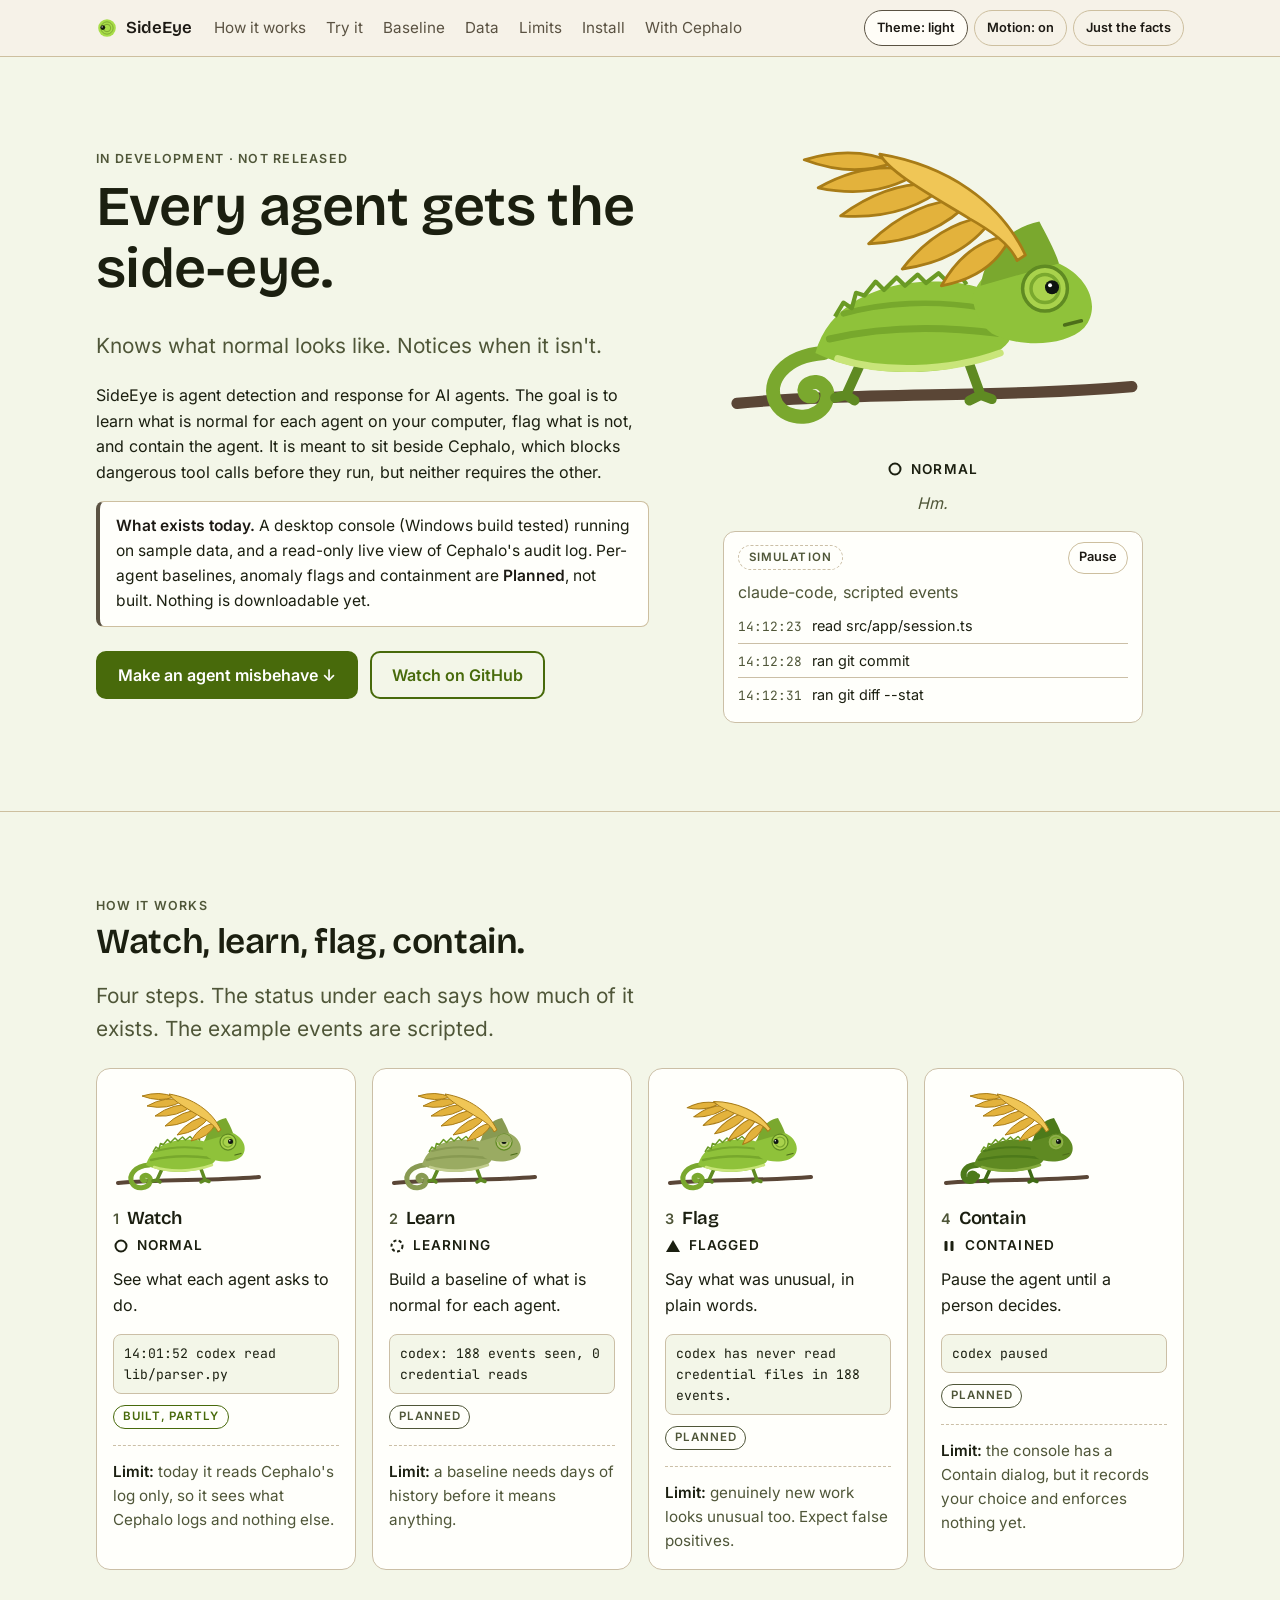
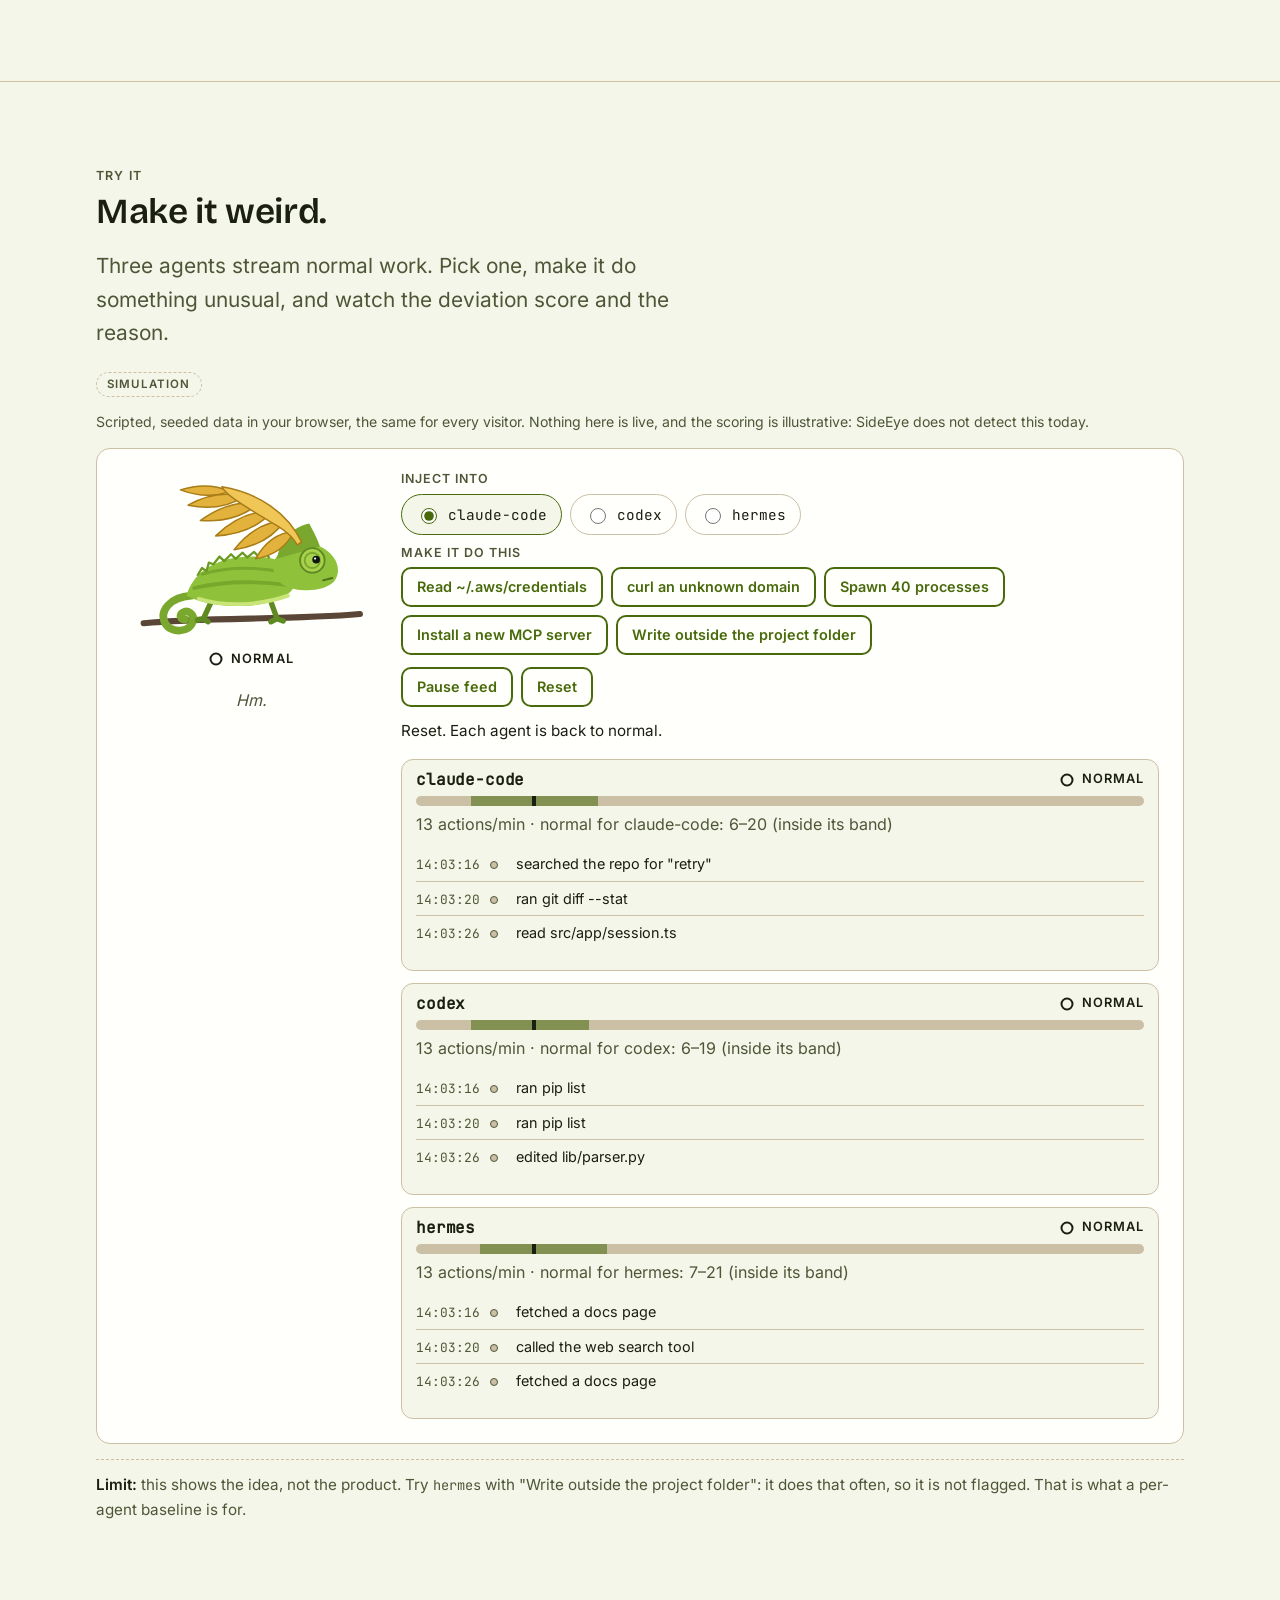
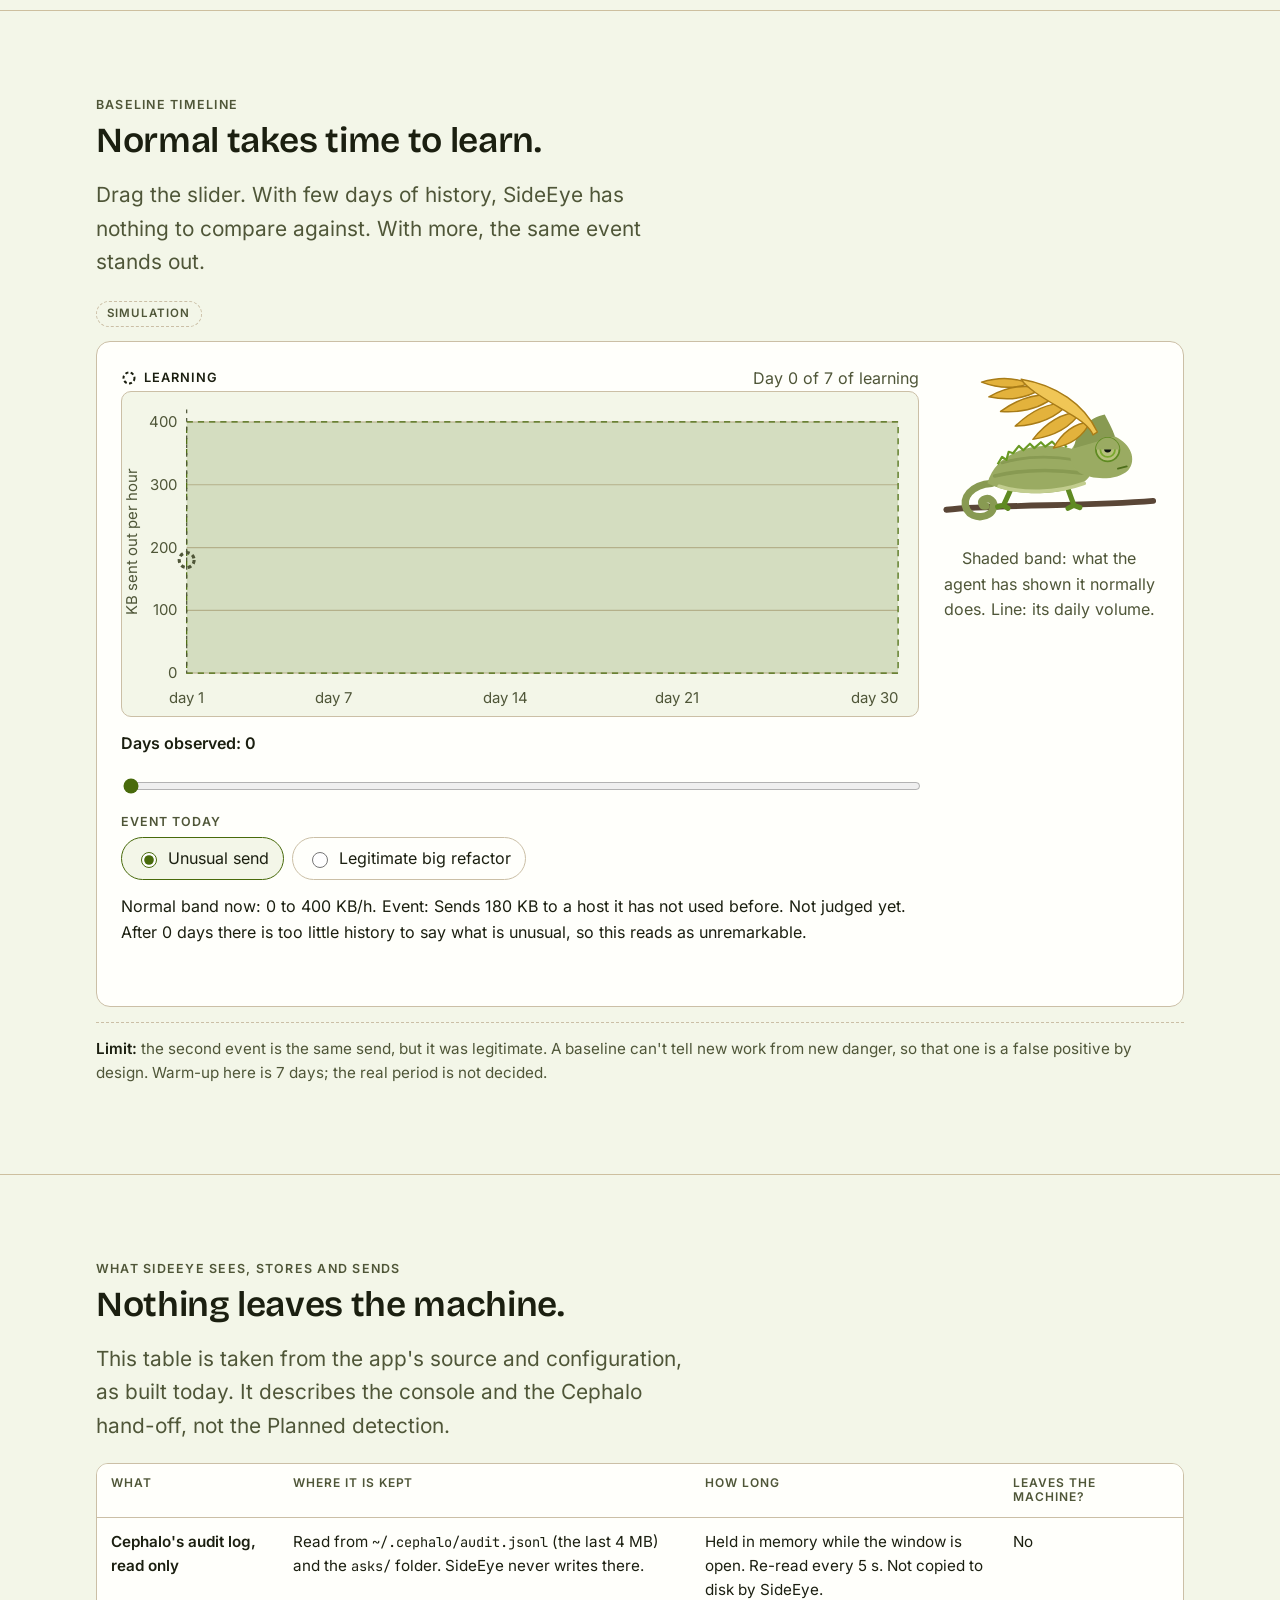
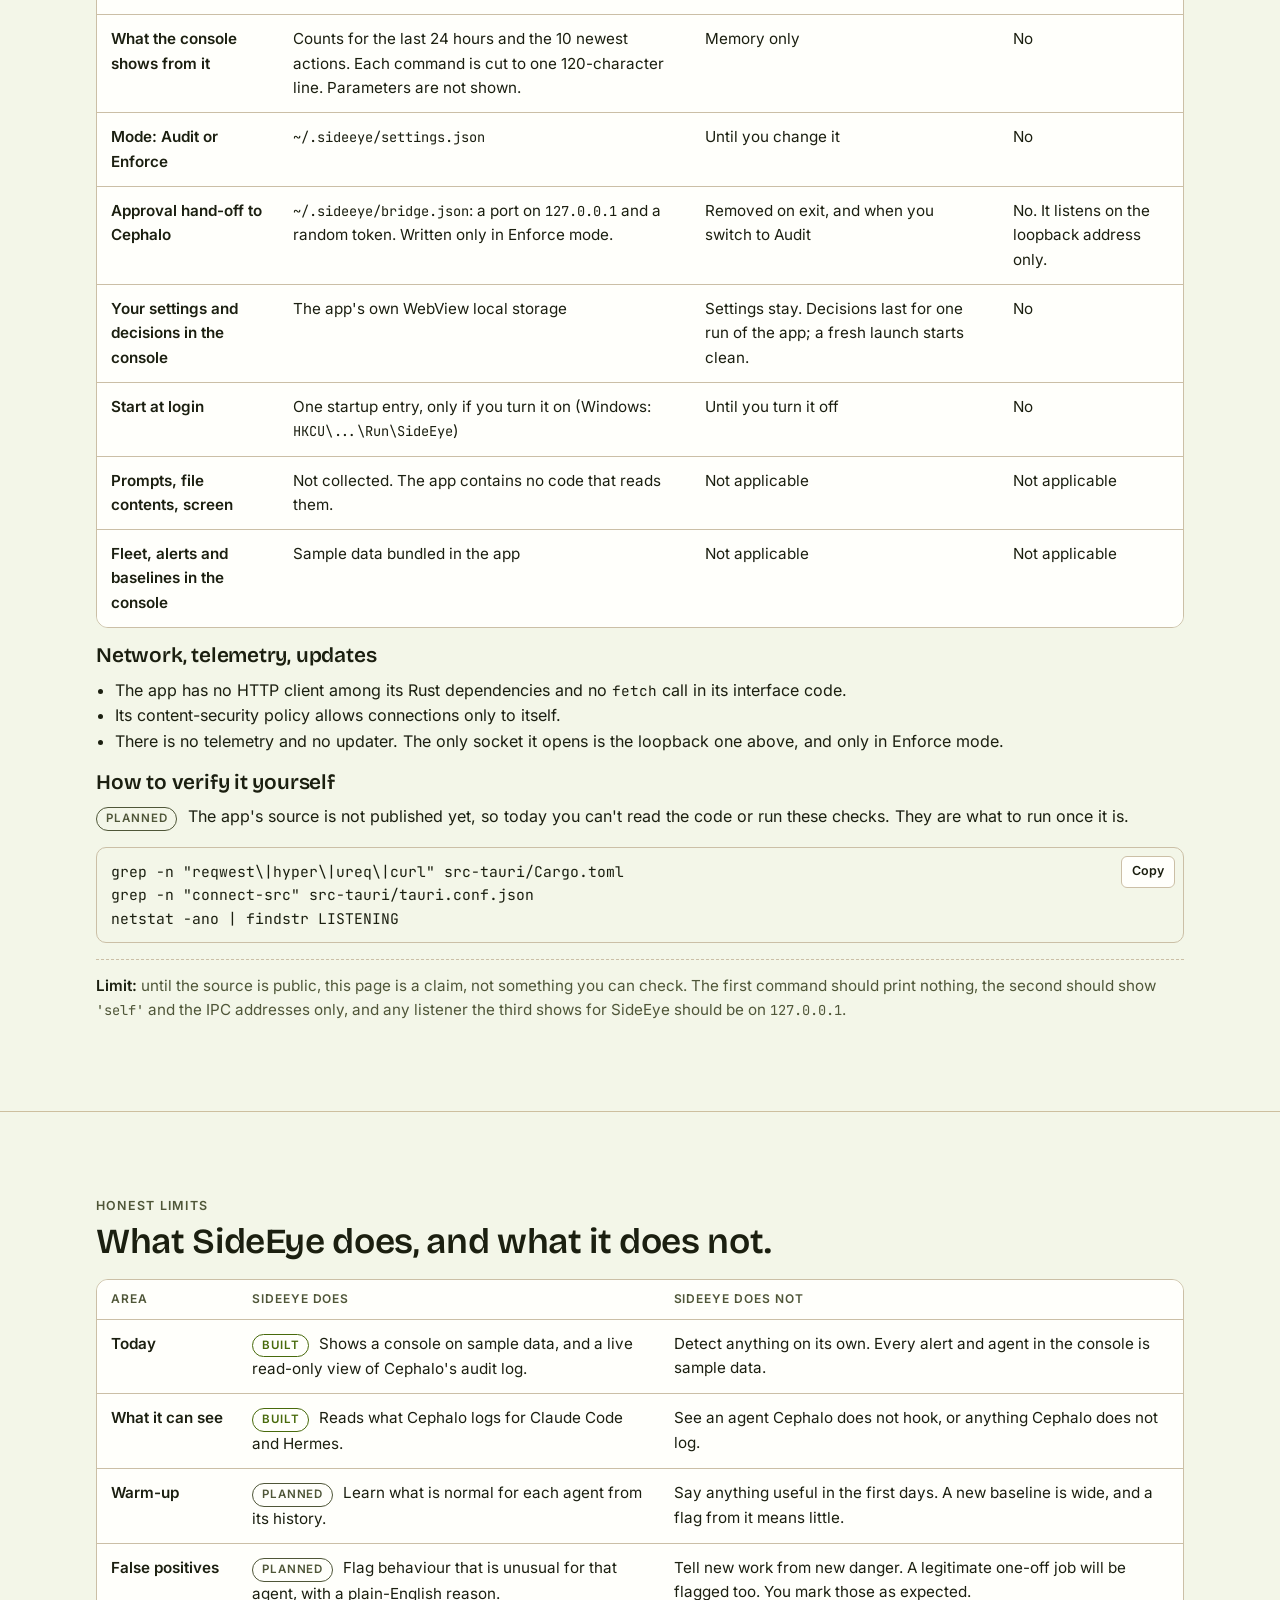
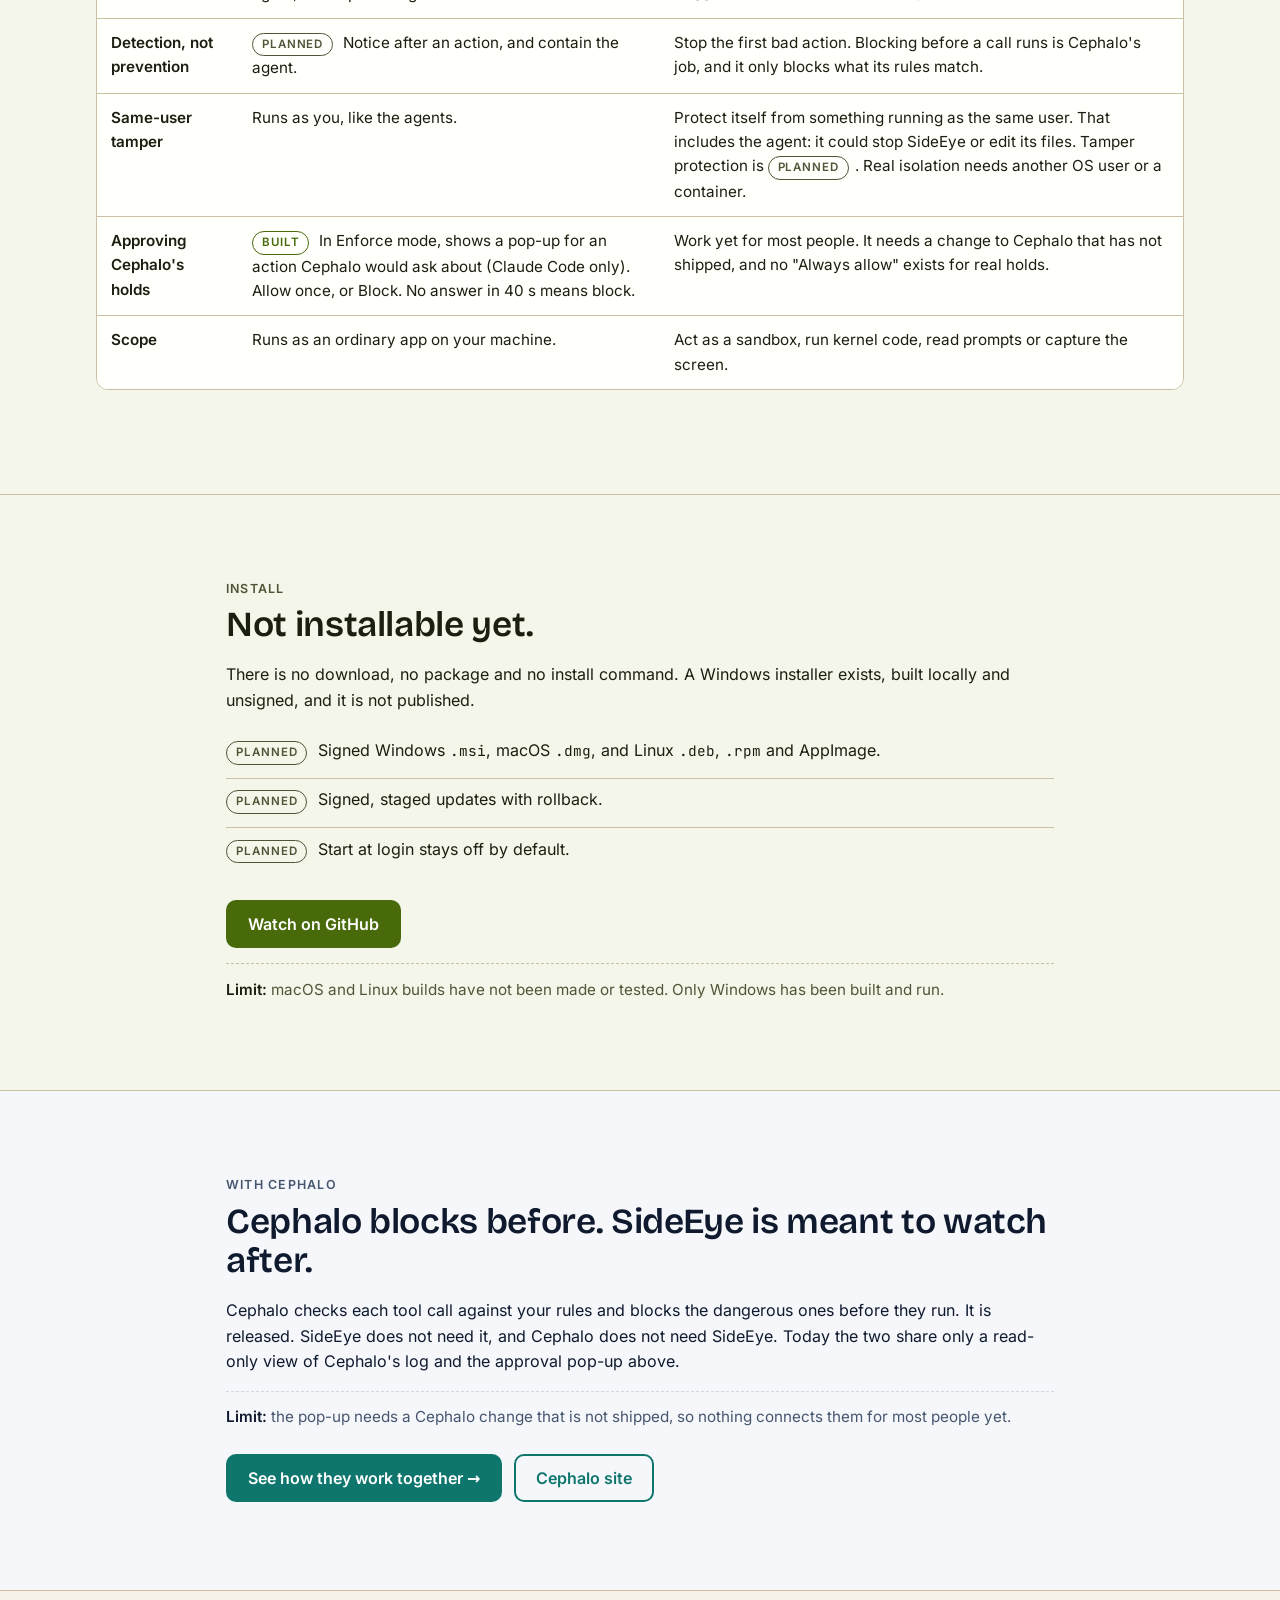
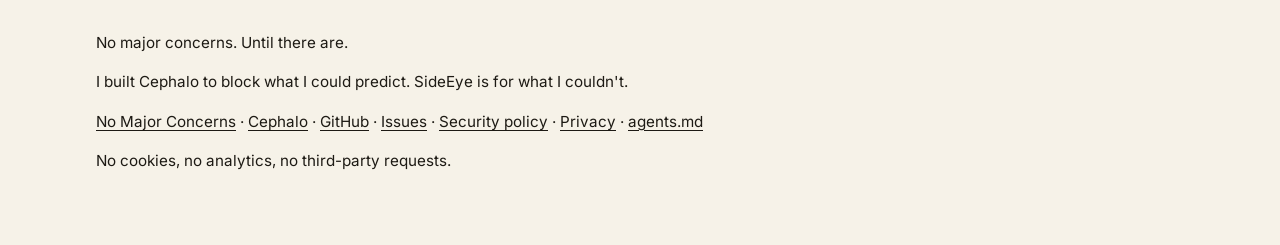
==== docs/index.html @ 897fa4ab "Phase 2: full SideEye page (still noindex)" ====
<!doctype html>
<html lang="en" data-ns="se">
<head>
<title>SideEye: every agent gets the side-eye</title>
<meta name="description" content="SideEye is agent detection and response for AI agents. In development: a desktop console on sample data. Try the simulation of what it is meant to do. Baselines, flags and containment are planned.">
<meta name="robots" content="noindex">
<link rel="canonical" href="https://nomajorconcerns.github.io/sideeye/">
<meta property="og:type" content="website"><meta property="og:site_name" content="SideEye">
<meta property="og:title" content="SideEye: every agent gets the side-eye">
<meta property="og:description" content="Knows what normal looks like. Notices when it isn't. In development.">
<meta property="og:url" content="https://nomajorconcerns.github.io/sideeye/"><meta property="og:image" content="https://nomajorconcerns.github.io/sideeye/og.png">
<meta property="og:image:width" content="1200"><meta property="og:image:height" content="630">
<meta property="og:image:alt" content="A chameleon on a branch giving a sideways look, next to the line: Every agent gets the side-eye.">
<meta name="twitter:card" content="summary_large_image"><meta name="twitter:image" content="https://nomajorconcerns.github.io/sideeye/og.png">
<meta charset="utf-8">
<meta name="viewport" content="width=device-width,initial-scale=1">
<meta name="color-scheme" content="dark light">
<link rel="icon" href="favicon.svg" type="image/svg+xml">
<link rel="icon" href="favicon-32.png" sizes="32x32" type="image/png">
<link rel="apple-touch-icon" href="apple-touch-icon.png">
<script>try{var d=document.documentElement,n=d.dataset.ns||"nmc",l=localStorage;var t=l.getItem(n+".theme");if(t==="dark"||t==="light")d.dataset.theme=t;if(l.getItem(n+".motion")==="reduce")d.dataset.motion="reduce";if(l.getItem(n+".facts")==="on")d.dataset.facts="on"}catch(e){}</script>

<link rel="stylesheet" href="css/site.css">
<script src="js/ui.js" defer></script>
<script type="module" src="js/hero-feed.js"></script>
<script type="module" src="js/playground.js"></script>
<script type="module" src="js/baseline.js"></script>
</head>
<body>
<svg width="0" height="0" style="position:absolute" aria-hidden="true" focusable="false"><defs><symbol id="octo" viewBox="0 0 16 12" shape-rendering="crispEdges"><rect x="6" y="0" width="4" height="1" fill="#f472b6"/><rect x="3" y="1" width="10" height="1" fill="#f472b6"/><rect x="2" y="2" width="2" height="1" fill="#f472b6"/><rect x="4" y="2" width="2" height="1" fill="#f9a8d4"/><rect x="6" y="2" width="8" height="1" fill="#f472b6"/><rect x="1" y="3" width="2" height="1" fill="#f472b6"/><rect x="3" y="3" width="1" height="1" fill="#f9a8d4"/><rect x="4" y="3" width="11" height="1" fill="#f472b6"/><rect x="1" y="4" width="3" height="1" fill="#f472b6"/><rect x="4" y="4" width="2" height="1" fill="#ffffff"/><rect x="6" y="4" width="4" height="1" fill="#f472b6"/><rect x="10" y="4" width="2" height="1" fill="#ffffff"/><rect x="12" y="4" width="3" height="1" fill="#f472b6"/><rect x="1" y="5" width="3" height="1" fill="#f472b6"/><rect x="4" y="5" width="1" height="1" fill="#ffffff"/><rect x="5" y="5" width="1" height="1" fill="#1a1a2e"/><rect x="6" y="5" width="4" height="1" fill="#f472b6"/><rect x="10" y="5" width="1" height="1" fill="#ffffff"/><rect x="11" y="5" width="1" height="1" fill="#1a1a2e"/><rect x="12" y="5" width="3" height="1" fill="#f472b6"/><rect x="1" y="6" width="14" height="1" fill="#f472b6"/><rect x="2" y="7" width="12" height="1" fill="#f472b6"/><rect x="1" y="8" width="2" height="1" fill="#f472b6"/><rect x="4" y="8" width="2" height="1" fill="#f472b6"/><rect x="7" y="8" width="2" height="1" fill="#f472b6"/><rect x="10" y="8" width="2" height="1" fill="#f472b6"/><rect x="13" y="8" width="2" height="1" fill="#f472b6"/><rect x="0" y="9" width="2" height="1" fill="#f472b6"/><rect x="4" y="9" width="1" height="1" fill="#f472b6"/><rect x="7" y="9" width="2" height="1" fill="#f472b6"/><rect x="11" y="9" width="1" height="1" fill="#f472b6"/><rect x="14" y="9" width="2" height="1" fill="#f472b6"/><rect x="0" y="10" width="1" height="1" fill="#f472b6"/><rect x="3" y="10" width="2" height="1" fill="#f472b6"/><rect x="7" y="10" width="2" height="1" fill="#f472b6"/><rect x="11" y="10" width="2" height="1" fill="#f472b6"/><rect x="15" y="10" width="1" height="1" fill="#f472b6"/><rect x="1" y="11" width="2" height="1" fill="#f472b6"/><rect x="5" y="11" width="2" height="1" fill="#f472b6"/><rect x="9" y="11" width="2" height="1" fill="#f472b6"/><rect x="13" y="11" width="2" height="1" fill="#f472b6"/></symbol><symbol id="ch-art" viewBox="0 0 300 230"><g data-part="branch"><path class="ch-branch" d="M10 196 C90 188 200 192 292 184"/></g>
<g data-part="tail"><path class="ch-tail ch-tail-open" d="M72 160 C44 162 30 180 38 196 C46 210 70 208 74 194 C77 184 68 178 61 182 C56 185 58 192 64 191"/><path class="ch-tail ch-tail-wrapped" d="M72 160 C52 160 42 172 46 184 C50 194 64 195 68 186 C71 180 65 175 60 178 C57 180 58 184 62 184 M62 184 C64 187 70 187 72 182"/></g>
<g data-part="legs"><path class="ch-leg" d="M98 168 L88 190 M88 190 L80 192 M88 190 L94 194"/><path class="ch-leg" d="M176 168 L184 190 M184 190 L176 194 M184 190 L192 193"/></g>
<g data-part="body"><path class="ch-body" d="M66 160 C76 122 120 104 168 110 C200 114 214 134 204 152 C186 176 110 182 66 160 Z"/><path class="ch-stripe" d="M76 150 C110 142 150 140 196 146"/><path class="ch-stripe ch-stripe-2" d="M86 132 C114 124 150 122 186 128"/><path class="ch-belly" d="M82 164 C112 174 160 174 198 160"/></g>
<g data-part="ridge"><path class="ch-ridge" d="M80 134 L86 124 L92 128 L95 117 L101 119 L109 109 L115 115 L124 106 L130 112 L139 104 L145 110 L154 103 L160 109 L169 104 L174 111"/></g>
<g data-part="head"><path class="ch-body" d="M178 120 C186 96 214 84 240 96 C262 106 270 128 258 142 C244 156 210 156 192 146 C184 140 180 132 178 120 Z"/><path class="ch-hood" d="M184 112 C188 86 206 70 226 66 C230 74 236 84 240 96"/><path class="ch-mouth" d="M244 140 L256 137"/></g>
<g data-part="crest" class="ch-crest"><g class="ch-feathers"><path d="M122 24 Q93.6 11.1 58 22 Q92.8 35.1 122 24 Z"/><path d="M140 31 Q105.3 21.1 68 42 Q109.9 50.8 140 31 Z"/><path d="M160 40 Q121.4 34.5 84 62 Q130.2 65.3 160 40 Z"/><path d="M178 50 Q138.0 48.8 104 82 Q151.4 80.0 178 50 Z"/><path d="M194 62 Q155.8 64.4 128 100 Q172.8 93.8 194 62 Z"/><path d="M206 76 Q174.2 79.2 156 112 Q192.8 105.2 206 76 Z"/><path class="ch-feather-top" d="M216 90 C198 52 160 26 112 18 C120 32 150 48 176 64 C194 74 206 84 210 94 Z"/></g></g>
<g data-part="eye"><circle class="ch-eye-ring" cx="230" cy="114" r="16"/><circle class="ch-eye-ring2" cx="230" cy="114" r="10"/><g data-part="pupil" class="ch-pupil"><circle class="ch-pupil-dot" cx="230" cy="113" r="5"/><circle class="ch-pupil-hi" cx="228.6" cy="111.6" r="1.4"/></g><path class="ch-lid" d="M214 114 A16 16 0 0 1 246 114 Z"/></g></symbol></defs></svg>
<a class="skip" href="#main">Skip to content</a>
<header class="topbar zone-nmc"><div class="wrap">
  <a class="brand" href="./"><svg class="logo-mark" viewBox="0 0 100 100" aria-hidden="true" focusable="false"><circle cx="50" cy="50" r="40" fill="#a8dd48"/><circle cx="50" cy="50" r="28" fill="none" stroke="#7aa22f" stroke-width="4"/><circle cx="50" cy="50" r="17" fill="none" stroke="#7aa22f" stroke-width="4"/><circle cx="31" cy="48" r="11" fill="#141a0a"/><circle cx="28" cy="45" r="3" fill="#fff"/></svg>
 SideEye</a>
  <nav class="topnav" aria-label="Main">
    <a href="#how">How it works</a><a href="#try">Try it</a><a href="#baseline">Baseline</a><a href="#data">Data</a><a href="#limits">Limits</a><a href="#install">Install</a><a href="https://nomajorconcerns.github.io/">With Cephalo</a>
  </nav>
  <div class="controls" role="group" aria-label="Page settings">
  <button class="toggle" id="toggle-theme" type="button" aria-pressed="false">Theme</button>
  <button class="toggle" id="toggle-motion" type="button" aria-pressed="false">Motion</button>
  <button class="toggle" id="toggle-facts" type="button" aria-pressed="false" title="Hides the mascots and the decorative copy">Just the facts</button>
</div>

</div></header>
<main id="main">

<section class="zone-sideeye" aria-labelledby="h-hero" style="padding-top:clamp(32px,6vw,72px)">
  <div class="wrap hero">
    <div>
      <p class="eyebrow">In development &middot; not released</p>
      <h1 id="h-hero">Every agent gets the side-eye.</h1>
      <p class="lead">Knows what normal looks like. Notices when it isn't.</p>
      <p>SideEye is agent detection and response for AI agents. The goal is to learn what is normal for each agent on your computer, flag what is not, and contain the agent. It is meant to sit beside Cephalo, which blocks dangerous tool calls before they run, but neither requires the other.</p>
      <p class="status" style="background:var(--z-surface)"><strong>What exists today.</strong> A desktop console (Windows build tested) running on sample data, and a read-only live view of Cephalo's audit log. Per-agent baselines, anomaly flags and containment are <strong>Planned</strong>, not built. Nothing is downloadable yet.</p>
      <div class="btn-row"><a class="btn btn-primary" href="#try">Make an agent misbehave ↓</a><a class="btn" href="https://github.com/nomajorconcerns/sideeye">Watch on GitHub</a></div>
    </div>
    <div class="hero-art">
      <svg class="ch mascot" id="chameleon" data-state="normal" viewBox="0 0 300 230" role="img" aria-label="SideEye chameleon on a branch, looking sideways. State: Normal"><g id="branch" data-part="branch"><path class="ch-branch" d="M10 196 C90 188 200 192 292 184"/></g>
<g id="tail" data-part="tail"><path class="ch-tail ch-tail-open" d="M72 160 C44 162 30 180 38 196 C46 210 70 208 74 194 C77 184 68 178 61 182 C56 185 58 192 64 191"/><path class="ch-tail ch-tail-wrapped" d="M72 160 C52 160 42 172 46 184 C50 194 64 195 68 186 C71 180 65 175 60 178 C57 180 58 184 62 184 M62 184 C64 187 70 187 72 182"/></g>
<g id="legs" data-part="legs"><path class="ch-leg" d="M98 168 L88 190 M88 190 L80 192 M88 190 L94 194"/><path class="ch-leg" d="M176 168 L184 190 M184 190 L176 194 M184 190 L192 193"/></g>
<g id="body" data-part="body"><path class="ch-body" d="M66 160 C76 122 120 104 168 110 C200 114 214 134 204 152 C186 176 110 182 66 160 Z"/><path class="ch-stripe" d="M76 150 C110 142 150 140 196 146"/><path class="ch-stripe ch-stripe-2" d="M86 132 C114 124 150 122 186 128"/><path class="ch-belly" d="M82 164 C112 174 160 174 198 160"/></g>
<g id="ridge" data-part="ridge"><path class="ch-ridge" d="M80 134 L86 124 L92 128 L95 117 L101 119 L109 109 L115 115 L124 106 L130 112 L139 104 L145 110 L154 103 L160 109 L169 104 L174 111"/></g>
<g id="head" data-part="head"><path class="ch-body" d="M178 120 C186 96 214 84 240 96 C262 106 270 128 258 142 C244 156 210 156 192 146 C184 140 180 132 178 120 Z"/><path class="ch-hood" d="M184 112 C188 86 206 70 226 66 C230 74 236 84 240 96"/><path class="ch-mouth" d="M244 140 L256 137"/></g>
<g id="crest" data-part="crest" class="ch-crest"><g class="ch-feathers"><path d="M122 24 Q93.6 11.1 58 22 Q92.8 35.1 122 24 Z"/><path d="M140 31 Q105.3 21.1 68 42 Q109.9 50.8 140 31 Z"/><path d="M160 40 Q121.4 34.5 84 62 Q130.2 65.3 160 40 Z"/><path d="M178 50 Q138.0 48.8 104 82 Q151.4 80.0 178 50 Z"/><path d="M194 62 Q155.8 64.4 128 100 Q172.8 93.8 194 62 Z"/><path d="M206 76 Q174.2 79.2 156 112 Q192.8 105.2 206 76 Z"/><path class="ch-feather-top" d="M216 90 C198 52 160 26 112 18 C120 32 150 48 176 64 C194 74 206 84 210 94 Z"/></g></g>
<g id="eye" data-part="eye"><circle class="ch-eye-ring" cx="230" cy="114" r="16"/><circle class="ch-eye-ring2" cx="230" cy="114" r="10"/><g id="pupil" data-part="pupil" class="ch-pupil"><circle class="ch-pupil-dot" cx="230" cy="113" r="5"/><circle class="ch-pupil-hi" cx="228.6" cy="111.6" r="1.4"/></g><path class="ch-lid" d="M214 114 A16 16 0 0 1 246 114 Z"/></g></svg>
      <p class="state-label" style="justify-content:center;margin-top:10px"><svg viewBox="0 0 16 16" aria-hidden="true"><circle cx="8" cy="8" r="5.5" fill="none" stroke="currentColor" stroke-width="2"/></svg> Normal</p>
      <p class="voice" style="text-align:center" data-deco>Hm.</p>
      <div class="feed-box" id="hero-feed" data-scenario="data/scenarios/weird.json">
        <div class="top"><span class="sim" style="margin:0">Simulation</span><span><button class="toggle hf-pause" type="button" aria-pressed="false">Pause</button><button class="toggle hf-next" type="button" hidden>Next step</button></span></div>
        <p class="small muted" style="margin:6px 0 4px">claude-code, scripted events</p>
        <ul class="feed" aria-label="Scripted events for claude-code">
          <li><span class="mono t">14:12:31</span><span class="what">read src/app/session.ts</span></li>
          <li><span class="mono t">14:12:36</span><span class="what">ran npm test</span></li>
          <li><span class="mono t">14:12:41</span><span class="what">edited src/app/session.ts</span></li>
        </ul>
      </div>
    </div>
  </div>
</section>

<section id="how" class="zone-sideeye" aria-labelledby="h-how" style="border-top:1px solid var(--nmc-line)">
  <div class="wrap">
    <p class="eyebrow">How it works</p>
    <h2 id="h-how">Watch, learn, flag, contain.</h2>
    <p class="lead">Four steps. The status under each says how much of it exists. The example events are scripted.</p>
    <ol class="how">
      <li>
        <svg class="ch mascot" data-state="normal" viewBox="0 0 300 230" role="img" aria-label="Chameleon, state: Normal"><use href="#ch-art"/></svg>
        <h3>Watch</h3>
        <p class="state-label"><svg viewBox="0 0 16 16" aria-hidden="true"><circle cx="8" cy="8" r="5.5" fill="none" stroke="currentColor" stroke-width="2"/></svg> Normal</p>
        <p>See what each agent asks to do.</p>
        <p class="ev">14:01:52 codex read lib/parser.py</p>
        <p><span class="tag tag-built">Built, partly</span></p>
        <p class="limit"><strong>Limit:</strong> today it reads Cephalo's log only, so it sees what Cephalo logs and nothing else.</p>
      </li>
      <li>
        <svg class="ch mascot" data-state="learning" viewBox="0 0 300 230" role="img" aria-label="Chameleon, state: Learning"><use href="#ch-art"/></svg>
        <h3>Learn</h3>
        <p class="state-label"><svg viewBox="0 0 16 16" aria-hidden="true"><circle cx="8" cy="8" r="5.5" fill="none" stroke="currentColor" stroke-width="2" stroke-dasharray="3 2.4"/></svg> Learning</p>
        <p>Build a baseline of what is normal for each agent.</p>
        <p class="ev">codex: 188 events seen, 0 credential reads</p>
        <p><span class="tag tag-planned">Planned</span></p>
        <p class="limit"><strong>Limit:</strong> a baseline needs days of history before it means anything.</p>
      </li>
      <li>
        <svg class="ch mascot" data-state="flagged" viewBox="0 0 300 230" role="img" aria-label="Chameleon, state: Flagged"><use href="#ch-art"/></svg>
        <h3>Flag</h3>
        <p class="state-label"><svg viewBox="0 0 16 16" aria-hidden="true"><path d="M8 2 15 14H1Z" fill="currentColor"/></svg> Flagged</p>
        <p>Say what was unusual, in plain words.</p>
        <p class="ev">codex has never read credential files in 188 events.</p>
        <p><span class="tag tag-planned">Planned</span></p>
        <p class="limit"><strong>Limit:</strong> genuinely new work looks unusual too. Expect false positives.</p>
      </li>
      <li>
        <svg class="ch mascot" data-state="contained" viewBox="0 0 300 230" role="img" aria-label="Chameleon, state: Contained"><use href="#ch-art"/></svg>
        <h3>Contain</h3>
        <p class="state-label"><svg viewBox="0 0 16 16" aria-hidden="true"><rect x="3.5" y="3" width="3" height="10" rx="1" fill="currentColor"/><rect x="9.5" y="3" width="3" height="10" rx="1" fill="currentColor"/></svg> Contained</p>
        <p>Pause the agent until a person decides.</p>
        <p class="ev">codex paused</p>
        <p><span class="tag tag-planned">Planned</span></p>
        <p class="limit"><strong>Limit:</strong> the console has a Contain dialog, but it records your choice and enforces nothing yet.</p>
      </li>
    </ol>
  </div>
</section>

<section id="try" class="zone-sideeye" aria-labelledby="h-try" style="border-top:1px solid var(--nmc-line)">
  <div class="wrap">
    <p class="eyebrow">Try it</p>
    <h2 id="h-try">Make it weird.</h2>
    <p class="lead">Three agents stream normal work. Pick one, make it do something unusual, and watch the deviation score and the reason.</p>
    <p class="sim">Simulation</p>
    <p class="fineprint" style="margin-top:0">Scripted, seeded data in your browser, the same for every visitor. Nothing here is live, and the scoring is illustrative: SideEye does not detect this today.</p>
    <div class="demo" id="playground" data-scenario="data/scenarios/weird.json">
      <p class="pg-loading">Loading the simulation…</p>
      <p class="pg-error" hidden>The simulation data failed to load. Reload the page to try again.</p>
      <noscript><p class="noscript-note">This simulation needs JavaScript. The four steps above describe the same flow.</p></noscript>
      <div class="pg-stage" hidden>
        <div class="pg-grid">
          <div class="pg-side">
            <svg class="ch mascot pg-mascot" data-state="normal" viewBox="0 0 300 230" role="img" aria-label="SideEye chameleon. State: Normal."><use href="#ch-art"/></svg>
            <p class="pg-state" data-state="normal"></p>
            <p class="pg-voice" data-deco></p>
          </div>
          <div>
            <div class="pg-controls">
              <fieldset><legend>Inject into</legend><div class="pg-agents"></div></fieldset>
              <fieldset><legend>Make it do this</legend><div class="pg-buttons"></div></fieldset>
              <div class="pg-run">
                <button class="btn pg-pause" type="button" aria-pressed="false">Pause feed</button>
                <button class="btn pg-next" type="button" hidden>Next step</button>
                <button class="btn pg-reset" type="button">Reset</button>
              </div>
              <p class="pg-status">Pick an agent and a button.</p>
            </div>
            <div class="pg-lanes"></div>
          </div>
        </div>
      </div>
    </div>
    <p class="limit"><strong>Limit:</strong> this shows the idea, not the product. Try <span class="mono">hermes</span> with "Write outside the project folder": it does that often, so it is not flagged. That is what a per-agent baseline is for.</p>
  </div>
</section>

<section id="baseline" class="zone-sideeye" aria-labelledby="h-bl" style="border-top:1px solid var(--nmc-line)">
  <div class="wrap">
    <p class="eyebrow">Baseline timeline</p>
    <h2 id="h-bl">Normal takes time to learn.</h2>
    <p class="lead">Drag the slider. With few days of history, SideEye has nothing to compare against. With more, the same event stands out.</p>
    <p class="sim">Simulation</p>
    <div class="demo" id="baseline-demo" data-scenario="data/scenarios/baseline.json">
      <p class="bl-loading">Loading the simulation…</p>
      <p class="bl-error" hidden>The simulation data failed to load. Reload the page to try again.</p>
      <noscript><p class="noscript-note">This simulation needs JavaScript.</p></noscript>
      <div class="bl-stage" hidden>
        <div class="bl-grid2">
          <div>
            <div class="bl-head"><span class="bl-state"></span><span class="bl-day small muted"></span></div>
            <svg class="bl-chart" viewBox="0 0 640 260" role="img" aria-label="Baseline chart"></svg>
            <div class="bl-controls">
              <label for="bl-days"><strong>Days observed: <output id="bl-days-out">0</output></strong></label>
              <input id="bl-days" type="range" min="0" max="29" step="1" value="0">
              <fieldset class="pg-controls" style="border:0;padding:0;margin:0"><legend>Event today</legend>
                <div class="bl-events">
                  <label class="radio"><input type="radio" name="bl-event" value="send" checked><span>Unusual send</span></label>
                  <label class="radio"><input type="radio" name="bl-event" value="refactor"><span>Legitimate big refactor</span></label>
                </div>
              </fieldset>
            </div>
            <p class="bl-verdict" style="min-height:4.5em"></p>
            <div class="sr-only" aria-live="polite"><span class="bl-live"></span></div>
          </div>
          <div class="pg-side">
            <svg class="ch mascot bl-mascot" data-state="learning" viewBox="0 0 300 230" role="img" aria-label="SideEye chameleon. State: Learning."><use href="#ch-art"/></svg>
            <p class="small muted" style="margin-top:12px">Shaded band: what the agent has shown it normally does. Line: its daily volume.</p>
          </div>
        </div>
      </div>
    </div>
    <p class="limit"><strong>Limit:</strong> the second event is the same send, but it was legitimate. A baseline can't tell new work from new danger, so that one is a false positive by design. Warm-up here is 7 days; the real period is not decided.</p>
  </div>
</section>

<section id="data" class="zone-sideeye" aria-labelledby="h-data" style="border-top:1px solid var(--nmc-line)">
  <div class="wrap">
    <p class="eyebrow">What SideEye sees, stores and sends</p>
    <h2 id="h-data">Nothing leaves the machine.</h2>
    <p class="lead">This table is taken from the app's source and configuration, as built today. It describes the console and the Cephalo hand-off, not the Planned detection.</p>
    <div class="tbl-wrap" tabindex="0" role="region" aria-label="Data table, scrolls sideways on small screens">
    <table class="tbl">
      <thead><tr><th scope="col">What</th><th scope="col">Where it is kept</th><th scope="col">How long</th><th scope="col">Leaves the machine?</th></tr></thead>
      <tbody>
        <tr><th scope="row">Cephalo's audit log, read only</th><td>Read from <code>~/.cephalo/audit.jsonl</code> (the last 4 MB) and the <code>asks/</code> folder. SideEye never writes there.</td><td>Held in memory while the window is open. Re-read every 5 s. Not copied to disk by SideEye.</td><td>No</td></tr>
        <tr><th scope="row">What the console shows from it</th><td>Counts for the last 24 hours and the 10 newest actions. Each command is cut to one 120-character line. Parameters are not shown.</td><td>Memory only</td><td>No</td></tr>
        <tr><th scope="row">Mode: Audit or Enforce</th><td><code>~/.sideeye/settings.json</code></td><td>Until you change it</td><td>No</td></tr>
        <tr><th scope="row">Approval hand-off to Cephalo</th><td><code>~/.sideeye/bridge.json</code>: a port on <code>127.0.0.1</code> and a random token. Written only in Enforce mode.</td><td>Removed on exit, and when you switch to Audit</td><td>No. It listens on the loopback address only.</td></tr>
        <tr><th scope="row">Your settings and decisions in the console</th><td>The app's own WebView local storage</td><td>Settings stay. Decisions last for one run of the app; a fresh launch starts clean.</td><td>No</td></tr>
        <tr><th scope="row">Start at login</th><td>One startup entry, only if you turn it on (Windows: <code>HKCU\...\Run\SideEye</code>)</td><td>Until you turn it off</td><td>No</td></tr>
        <tr><th scope="row">Prompts, file contents, screen</th><td>Not collected. The app contains no code that reads them.</td><td>Not applicable</td><td>Not applicable</td></tr>
        <tr><th scope="row">Fleet, alerts and baselines in the console</th><td>Sample data bundled in the app</td><td>Not applicable</td><td>Not applicable</td></tr>
      </tbody>
    </table></div>
    <h3>Network, telemetry, updates</h3>
    <ul>
      <li>The app has no HTTP client among its Rust dependencies and no <code>fetch</code> call in its interface code.</li>
      <li>Its content-security policy allows connections only to itself.</li>
      <li>There is no telemetry and no updater. The only socket it opens is the loopback one above, and only in Enforce mode.</li>
    </ul>
    <h3>How to verify it yourself</h3>
    <p><span class="tag tag-planned">Planned</span> The app's source is not published yet, so today you can't read the code or run these checks. They are what to run once it is.</p>
    <div class="code" tabindex="0" role="group" aria-label="Commands to verify"><pre>grep -n "reqwest\|hyper\|ureq\|curl" src-tauri/Cargo.toml
grep -n "connect-src" src-tauri/tauri.conf.json
netstat -ano | findstr LISTENING</pre><button class="copy" type="button">Copy</button></div>
    <p class="limit"><strong>Limit:</strong> until the source is public, this page is a claim, not something you can check. The first command should print nothing, the second should show <code>'self'</code> and the IPC addresses only, and any listener the third shows for SideEye should be on <code>127.0.0.1</code>.</p>
  </div>
</section>

<section id="limits" class="zone-sideeye" aria-labelledby="h-limits" style="border-top:1px solid var(--nmc-line)">
  <div class="wrap">
    <p class="eyebrow">Honest limits</p>
    <h2 id="h-limits">What SideEye does, and what it does not.</h2>
    <div class="tbl-wrap" tabindex="0" role="region" aria-label="Limits table, scrolls sideways on small screens">
    <table class="tbl">
      <thead><tr><th scope="col">Area</th><th scope="col">SideEye does</th><th scope="col">SideEye does not</th></tr></thead>
      <tbody>
        <tr><th scope="row">Today</th><td><span class="tag tag-built">Built</span> Shows a console on sample data, and a live read-only view of Cephalo's audit log.</td><td>Detect anything on its own. Every alert and agent in the console is sample data.</td></tr>
        <tr><th scope="row">What it can see</th><td><span class="tag tag-built">Built</span> Reads what Cephalo logs for Claude Code and Hermes.</td><td>See an agent Cephalo does not hook, or anything Cephalo does not log.</td></tr>
        <tr><th scope="row">Warm-up</th><td><span class="tag tag-planned">Planned</span> Learn what is normal for each agent from its history.</td><td>Say anything useful in the first days. A new baseline is wide, and a flag from it means little.</td></tr>
        <tr><th scope="row">False positives</th><td><span class="tag tag-planned">Planned</span> Flag behaviour that is unusual for that agent, with a plain-English reason.</td><td>Tell new work from new danger. A legitimate one-off job will be flagged too. You mark those as expected.</td></tr>
        <tr><th scope="row">Detection, not prevention</th><td><span class="tag tag-planned">Planned</span> Notice after an action, and contain the agent.</td><td>Stop the first bad action. Blocking before a call runs is Cephalo's job, and it only blocks what its rules match.</td></tr>
        <tr><th scope="row">Same-user tamper</th><td>Runs as you, like the agents.</td><td>Protect itself from something running as the same user. That includes the agent: it could stop SideEye or edit its files. Tamper protection is <span class="tag tag-planned">Planned</span>. Real isolation needs another OS user or a container.</td></tr>
        <tr><th scope="row">Approving Cephalo's holds</th><td><span class="tag tag-built">Built</span> In Enforce mode, shows a pop-up for an action Cephalo would ask about (Claude Code only). Allow once, or Block. No answer in 40 s means block.</td><td>Work yet for most people. It needs a change to Cephalo that has not shipped, and no "Always allow" exists for real holds.</td></tr>
        <tr><th scope="row">Scope</th><td>Runs as an ordinary app on your machine.</td><td>Act as a sandbox, run kernel code, read prompts or capture the screen.</td></tr>
      </tbody>
    </table></div>
  </div>
</section>

<section id="install" class="zone-sideeye" aria-labelledby="h-install" style="border-top:1px solid var(--nmc-line)">
  <div class="wrap" style="max-width:860px">
    <p class="eyebrow">Install</p>
    <h2 id="h-install">Not installable yet.</h2>
    <p>There is no download, no package and no install command. A Windows installer exists, built locally and unsigned, and it is not published.</p>
    <ul class="facts">
      <li><span class="tag tag-planned">Planned</span> Signed Windows <code>.msi</code>, macOS <code>.dmg</code>, and Linux <code>.deb</code>, <code>.rpm</code> and AppImage.</li>
      <li><span class="tag tag-planned">Planned</span> Signed, staged updates with rollback.</li>
      <li><span class="tag tag-planned">Planned</span> Start at login stays off by default.</li>
    </ul>
    <div class="btn-row"><a class="btn btn-primary" href="https://github.com/nomajorconcerns/sideeye">Watch on GitHub</a></div>
    <p class="limit"><strong>Limit:</strong> macOS and Linux builds have not been made or tested. Only Windows has been built and run.</p>
  </div>
</section>

<section id="cephalo" class="zone-cephalo" aria-labelledby="h-ceph" style="border-top:1px solid var(--nmc-line)">
  <div class="wrap" style="max-width:860px">
    <p class="eyebrow">With Cephalo</p>
    <h2 id="h-ceph">Cephalo blocks before. SideEye is meant to watch after.</h2>
    <p>Cephalo checks each tool call against your rules and blocks the dangerous ones before they run. It is released. SideEye does not need it, and Cephalo does not need SideEye. Today the two share only a read-only view of Cephalo's log and the approval pop-up above.</p>
    <p class="limit"><strong>Limit:</strong> the pop-up needs a Cephalo change that is not shipped, so nothing connects them for most people yet.</p>
    <div class="btn-row"><a class="btn btn-primary" href="https://nomajorconcerns.github.io/">See how they work together →</a><a class="btn" href="https://nomajorconcerns.github.io/cephalo/">Cephalo site</a></div>
  </div>
</section>

</main>
<footer class="zone-nmc"><div class="wrap">
  <p><span data-deco>No major concerns. Until there are.</span></p>
  <p>I built Cephalo to block what I could predict. SideEye is for what I couldn't.</p>
  <p><a href="https://nomajorconcerns.github.io/">No Major Concerns</a> &middot; <a href="https://nomajorconcerns.github.io/cephalo/">Cephalo</a> &middot; <a href="https://github.com/nomajorconcerns/sideeye">GitHub</a> &middot; <a href="https://github.com/nomajorconcerns/sideeye/issues">Issues</a> &middot; <a href="https://github.com/nomajorconcerns/sideeye/blob/main/SECURITY.md">Security policy</a> &middot; <a href="privacy.html">Privacy</a> &middot; <a href="agents.md">agents.md</a></p>
  <p>No cookies, no analytics, no third-party requests.</p>
</div></footer>
</body></html>
---- docs/css/site.css ----
/* Generated by scripts/build.mjs from scripts/palette.mjs. Do not edit by hand. */
@font-face{font-family:"Bricolage Grotesque";font-weight:600;font-style:normal;font-display:swap;src:url(../fonts/bricolage-grotesque-latin-600-normal.woff2) format("woff2")}
@font-face{font-family:Inter;font-weight:400;font-style:normal;font-display:swap;src:url(../fonts/inter-latin-400-normal.woff2) format("woff2")}
@font-face{font-family:Inter;font-weight:600;font-style:normal;font-display:swap;src:url(../fonts/inter-latin-600-normal.woff2) format("woff2")}
@font-face{font-family:"JetBrains Mono";font-weight:400;font-style:normal;font-display:swap;src:url(../fonts/jetbrains-mono-latin-400-normal.woff2) format("woff2")}
:root{color-scheme:dark light;
--font-head:"Bricolage Grotesque","Inter",system-ui,sans-serif;--font-body:Inter,system-ui,"Segoe UI",Roboto,Arial,sans-serif;--font-mono:"JetBrains Mono","SF Mono",Consolas,monospace;
--gutter:16px;--max:1120px;--r:10px;--dur:240ms;
--nmc-bg:#121210;--nmc-surface:#1b1a16;--nmc-ink:#efe9dc;--nmc-muted:#bdb4a1;--nmc-line:#5a4636;--nmc-accent:#e8d9b0;--nmc-accent-ink:#121210;--nmc-fill:#e8d9b0;--cephalo-bg:#0b1220;--cephalo-surface:#111a2e;--cephalo-ink:#e6edf7;--cephalo-muted:#9fb0c8;--cephalo-line:#2b3750;--cephalo-accent:#5eead4;--cephalo-accent-ink:#052e2b;--cephalo-fill:#5eead4;--cephalo-allow:#4ade80;--cephalo-block:#ff6b6b;--cephalo-octo:#f472b6;--sideeye-bg:#12140e;--sideeye-surface:#1b1e13;--sideeye-ink:#eef2dc;--sideeye-muted:#b6bd9c;--sideeye-line:#5a4636;--sideeye-accent:#a8dd48;--sideeye-accent-ink:#141a0a;--sideeye-fill:#a8dd48;--sideeye-gold:#e2b03c;--sideeye-gold-line:#a87c1a;--sideeye-olive:#7aa22f;}
@media (prefers-color-scheme:light){:root:not([data-theme=dark]){--nmc-bg:#f6f2e8;--nmc-surface:#fffdf7;--nmc-ink:#1d1a14;--nmc-muted:#5a5242;--nmc-line:#cdbf9f;--nmc-accent:#6b4a1e;--nmc-accent-ink:#ffffff;--nmc-fill:#6b4a1e;--cephalo-bg:#f5f7fa;--cephalo-surface:#ffffff;--cephalo-ink:#0f1a2e;--cephalo-muted:#46566f;--cephalo-line:#cfd7e3;--cephalo-accent:#0f766e;--cephalo-accent-ink:#ffffff;--cephalo-fill:#0f766e;--cephalo-allow:#166534;--cephalo-block:#b42323;--cephalo-octo:#f472b6;--sideeye-bg:#f3f6e8;--sideeye-surface:#fffffb;--sideeye-ink:#1b1f10;--sideeye-muted:#4f5638;--sideeye-line:#cbbfa6;--sideeye-accent:#486a0b;--sideeye-accent-ink:#ffffff;--sideeye-fill:#486a0b;--sideeye-gold:#7a5700;--sideeye-gold-line:#a87c1a;--sideeye-olive:#486a0b;}}
:root[data-theme=light]{--nmc-bg:#f6f2e8;--nmc-surface:#fffdf7;--nmc-ink:#1d1a14;--nmc-muted:#5a5242;--nmc-line:#cdbf9f;--nmc-accent:#6b4a1e;--nmc-accent-ink:#ffffff;--nmc-fill:#6b4a1e;--cephalo-bg:#f5f7fa;--cephalo-surface:#ffffff;--cephalo-ink:#0f1a2e;--cephalo-muted:#46566f;--cephalo-line:#cfd7e3;--cephalo-accent:#0f766e;--cephalo-accent-ink:#ffffff;--cephalo-fill:#0f766e;--cephalo-allow:#166534;--cephalo-block:#b42323;--cephalo-octo:#f472b6;--sideeye-bg:#f3f6e8;--sideeye-surface:#fffffb;--sideeye-ink:#1b1f10;--sideeye-muted:#4f5638;--sideeye-line:#cbbfa6;--sideeye-accent:#486a0b;--sideeye-accent-ink:#ffffff;--sideeye-fill:#486a0b;--sideeye-gold:#7a5700;--sideeye-gold-line:#a87c1a;--sideeye-olive:#486a0b;}
:root[data-theme=dark]{--nmc-bg:#121210;--nmc-surface:#1b1a16;--nmc-ink:#efe9dc;--nmc-muted:#bdb4a1;--nmc-line:#5a4636;--nmc-accent:#e8d9b0;--nmc-accent-ink:#121210;--nmc-fill:#e8d9b0;--cephalo-bg:#0b1220;--cephalo-surface:#111a2e;--cephalo-ink:#e6edf7;--cephalo-muted:#9fb0c8;--cephalo-line:#2b3750;--cephalo-accent:#5eead4;--cephalo-accent-ink:#052e2b;--cephalo-fill:#5eead4;--cephalo-allow:#4ade80;--cephalo-block:#ff6b6b;--cephalo-octo:#f472b6;--sideeye-bg:#12140e;--sideeye-surface:#1b1e13;--sideeye-ink:#eef2dc;--sideeye-muted:#b6bd9c;--sideeye-line:#5a4636;--sideeye-accent:#a8dd48;--sideeye-accent-ink:#141a0a;--sideeye-fill:#a8dd48;--sideeye-gold:#e2b03c;--sideeye-gold-line:#a87c1a;--sideeye-olive:#7aa22f;}
.zone-nmc{--z-bg:var(--nmc-bg);--z-surface:var(--nmc-surface);--z-ink:var(--nmc-ink);--z-muted:var(--nmc-muted);--z-line:var(--nmc-line);--z-accent:var(--nmc-accent);--z-accent-ink:var(--nmc-accent-ink);--z-fill:var(--nmc-fill);background:var(--z-bg);color:var(--z-ink)}
.zone-cephalo{--z-bg:var(--cephalo-bg);--z-surface:var(--cephalo-surface);--z-ink:var(--cephalo-ink);--z-muted:var(--cephalo-muted);--z-line:var(--cephalo-line);--z-accent:var(--cephalo-accent);--z-accent-ink:var(--cephalo-accent-ink);--z-fill:var(--cephalo-fill);--z-allow:var(--cephalo-allow);--z-block:var(--cephalo-block);--z-octo:var(--cephalo-octo);background:var(--z-bg);color:var(--z-ink)}
.zone-sideeye{--z-bg:var(--sideeye-bg);--z-surface:var(--sideeye-surface);--z-ink:var(--sideeye-ink);--z-muted:var(--sideeye-muted);--z-line:var(--sideeye-line);--z-accent:var(--sideeye-accent);--z-accent-ink:var(--sideeye-accent-ink);--z-fill:var(--sideeye-fill);--z-gold:var(--sideeye-gold);--z-gold-line:var(--sideeye-gold-line);--z-olive:var(--sideeye-olive);background:var(--z-bg);color:var(--z-ink)}
/* Shared components for the SideEye site and the joint site. Colours come only from zone tokens (--z-*). */
*,*::before,*::after{box-sizing:border-box}
html{-webkit-text-size-adjust:100%;scroll-behavior:smooth;scroll-padding-top:84px}
body{margin:0;background:var(--nmc-bg);color:var(--nmc-ink);font:400 1rem/1.6 var(--font-body);overflow-x:hidden}
h1,h2,h3{font-family:var(--font-head);font-weight:600;letter-spacing:-.01em;line-height:1.12;margin:0 0 .5em}
h1{font-size:clamp(2.1rem,5.4vw,3.5rem)} h2{font-size:clamp(1.55rem,3.4vw,2.2rem)} h3{font-size:1.3rem}
p{margin:0 0 1em} ul,ol{margin:0 0 1em;padding-left:1.2em}
a{color:var(--z-accent,var(--nmc-accent));text-underline-offset:.18em}
a:hover{text-decoration-thickness:2px}
code,kbd,pre,.mono{font-family:var(--font-mono);font-size:.9em}
:focus-visible{outline:3px solid var(--z-accent,var(--nmc-accent));outline-offset:3px;border-radius:4px}
[hidden]{display:none!important}
.sr-only{position:absolute;width:1px;height:1px;overflow:hidden;clip:rect(0 0 0 0);white-space:nowrap}
.skip{position:absolute;left:8px;top:-60px;background:var(--nmc-surface);color:var(--nmc-ink);padding:8px 12px;border-radius:6px;z-index:100}
.skip:focus{top:8px}
.wrap{max-width:var(--max);margin:0 auto;padding:0 var(--gutter)}
section{padding:clamp(40px,7vw,88px) 0}
.eyebrow{font:600 .78rem/1 var(--font-body);letter-spacing:.1em;text-transform:uppercase;color:var(--z-muted);margin:0 0 .8em}
.lead{font-size:clamp(1.05rem,2.2vw,1.3rem);color:var(--z-muted);max-width:46ch}
.muted{color:var(--z-muted)}

/* Zones: each product's colours appear only inside its own zone */
.zone-nmc,.zone-cephalo,.zone-sideeye{--z-radius:var(--r)}
.zone-nmc{--z-accent:var(--nmc-accent)}

/* Top bar */
.topbar{position:sticky;top:0;z-index:50;background:var(--nmc-bg);border-bottom:1px solid var(--nmc-line)}
@media(max-width:700px){.topbar{position:static}html{scroll-padding-top:16px}}
.topbar .wrap{display:flex;align-items:center;gap:12px 20px;flex-wrap:wrap;padding-top:10px;padding-bottom:10px}
.brand{font:600 1.05rem/1 var(--font-head);color:var(--nmc-ink);text-decoration:none;display:inline-flex;gap:8px;align-items:center;white-space:nowrap}
.brand svg{width:22px;height:22px}
.topnav{display:flex;gap:4px 16px;flex-wrap:wrap;flex:1}
.topnav a{color:var(--nmc-muted);text-decoration:none;font-size:.95rem;padding:6px 2px}
.topnav a:hover{color:var(--nmc-ink);text-decoration:underline}
.controls{display:flex;gap:6px;flex-wrap:wrap}
.toggle{font:600 .8rem/1 var(--font-body);background:transparent;color:var(--nmc-ink);border:1px solid var(--nmc-line);border-radius:999px;padding:8px 12px;cursor:pointer;min-height:36px}
.toggle:hover{background:var(--nmc-surface)}
.toggle[aria-pressed=true]{background:var(--nmc-surface);border-color:var(--nmc-muted)}

/* Buttons */
.btn{display:inline-flex;align-items:center;gap:8px;font:600 1rem/1 var(--font-body);padding:14px 20px;border-radius:10px;border:2px solid var(--z-accent);color:var(--z-accent);background:transparent;text-decoration:none;cursor:pointer;min-height:48px}
.btn:hover{background:var(--z-surface)}
.btn-primary{background:var(--z-fill);color:var(--z-accent-ink);border-color:var(--z-fill)}
.btn-primary:hover{filter:brightness(1.08);background:var(--z-fill)}
.btn-row{display:flex;gap:12px;flex-wrap:wrap;margin-top:24px}

/* Cards, status and the "Limit:" line */
.card{background:var(--z-surface);border:1px solid var(--z-line);border-radius:14px;padding:clamp(18px,3vw,28px);color:var(--z-ink)}
.tag{display:inline-block;font:600 .72rem/1 var(--font-body);letter-spacing:.08em;text-transform:uppercase;border:1px solid currentColor;border-radius:999px;padding:5px 9px;margin-right:6px}
.tag-built{color:var(--z-accent)} .tag-planned{color:var(--z-muted)}
.limit{margin:1em 0 0;padding-top:.9em;border-top:1px dashed var(--z-line);color:var(--z-muted);font-size:.95rem}
.limit strong{color:var(--z-ink)}
.status{border:1px solid var(--nmc-line);border-left:4px solid var(--nmc-muted);background:var(--nmc-surface);border-radius:8px;padding:12px 16px;max-width:62ch;font-size:.97rem}
.status strong{color:var(--nmc-ink)}
.facts{list-style:none;padding:0;margin:0 0 1em}
.facts li{padding:.55em 0;border-top:1px solid var(--z-line)}
.facts li:first-child{border-top:0}
.facts .tag{margin-bottom:4px}

/* Code and the copy button */
.code{position:relative;background:var(--z-bg);border:1px solid var(--z-line);border-radius:10px;padding:12px 76px 12px 14px;margin:.6em 0 1em;overflow-x:auto;color:var(--z-ink)}
.code pre{margin:0;white-space:pre;font-size:.92rem}
.copy{position:absolute;right:8px;top:8px;font:600 .78rem/1 var(--font-body);background:var(--z-surface);color:var(--z-ink);border:1px solid var(--z-line);border-radius:6px;padding:7px 10px;cursor:pointer;min-height:32px}
.copy:hover{border-color:var(--z-accent)}
.verdict{max-width:100%;font-family:var(--font-mono);font-size:.9rem;margin:0;padding:10px 14px;background:var(--z-bg);border:1px solid var(--z-line);border-radius:10px;overflow-x:auto;white-space:pre}
.v-block{color:var(--cephalo-block)} .v-allow{color:var(--cephalo-allow)}

/* Install stepper (progress saved in localStorage) */
.steps{list-style:none;padding:0;counter-reset:s;display:grid;gap:12px}
.steps>li{counter-increment:s;background:var(--z-surface);border:1px solid var(--z-line);border-radius:12px;padding:16px 16px 6px 56px;position:relative}
.steps>li::before{content:counter(s);position:absolute;left:16px;top:16px;width:28px;height:28px;border-radius:50%;border:2px solid var(--z-accent);color:var(--z-accent);display:grid;place-items:center;font:600 .85rem var(--font-body)}
.steps>li.done::before{content:"✓";background:var(--z-fill);color:var(--z-accent-ink)}
.steps label{display:flex;gap:10px;align-items:flex-start;font-weight:600;cursor:pointer}
.steps input[type=checkbox]{width:20px;height:20px;margin-top:2px;accent-color:var(--z-fill)}
.steps .step-body{min-width:0;overflow-wrap:anywhere;margin:.4em 0 0 30px;color:var(--z-muted)}
.steps .step-body .code{color:var(--z-ink)}

/* Product cards */
.steps>*,.layers>*,.products>*,.hero>*,.cols>*,.states>*{min-width:0}
.products{display:grid;gap:20px;grid-template-columns:1fr}
@media(min-width:900px){.products{grid-template-columns:1.55fr 1fr;align-items:start}}
.product h3{display:flex;align-items:center;gap:10px;flex-wrap:wrap}
.product .tagline{font-family:var(--font-head);font-size:1.15rem;color:var(--z-ink);margin-bottom:.6em}
.product.big{padding:clamp(22px,4vw,36px)}
.product.small{opacity:1}

/* Layers diagram */
.layers{list-style:none;padding:0;margin:1.6em 0;display:grid;gap:0}
.layers>li{display:grid;grid-template-columns:auto 1fr;gap:4px 16px;align-items:start;padding:14px 16px;border:1px solid var(--z-line);border-top-width:0;background:var(--z-surface);color:var(--z-ink)}
.layers>li:first-child{border-top-width:1px;border-radius:12px 12px 0 0}
.layers>li:last-child{border-radius:0 0 12px 12px}
.layers .who{font:600 .8rem/1.2 var(--font-body);letter-spacing:.06em;text-transform:uppercase;min-width:7.5rem}
.layers .who.cephalo{color:var(--cephalo-accent)} .layers .who.sideeye{color:var(--sideeye-accent)} .layers .who.neutral{color:var(--nmc-muted)}
.layers li.l-cephalo{border-left:4px solid var(--cephalo-accent)} .layers li.l-sideeye{border-left:4px solid var(--sideeye-accent)}
@media(max-width:560px){.layers>li{grid-template-columns:1fr}}
.stat{border:1px solid var(--nmc-line);border-radius:12px;padding:16px 18px;background:var(--nmc-surface);max-width:70ch}
.stat .big-num{font:600 2rem/1 var(--font-head);color:var(--nmc-ink)}
.stat cite{font-style:normal;color:var(--nmc-muted);font-size:.92rem}

/* Mascots */
.mascot{display:block;max-width:100%;height:auto}
.scene{width:100%;max-width:640px;margin:0 auto}
.scene .water{fill:var(--cephalo-accent);fill-opacity:.2} .scene .wave{fill:none;stroke:var(--cephalo-accent);stroke-width:3;stroke-linecap:round;opacity:.9}
.ch{--ch-body:#8fc23a;--ch-stripe:#77a82c;--ch-belly:#c9e57a;--ch-tail:#7aa82e;--ch-hood:#7aa82e;--ch-leg:#5f8a22;--ch-ridge:#6a9a24;--ch-eye:#a9d24c;--ch-ring:#5f8a22;--ch-ring2:#7aa82e;--ch-mouth:#4d6e1a;
  --ch-gold:#e3b23c;--ch-gold-top:#f0c656;--ch-gold-line:#a87c17;--ch-pupil:#0e1410;--ch-branch:#5a4636;
  --pupil-dx:3px;--lid:0;--tail-wrap:0;--crest-rot:0deg}
.ch-branch{fill:none;stroke:var(--ch-branch);stroke-width:8;stroke-linecap:round}
.ch-tail{fill:none;stroke:var(--ch-tail);stroke-width:10;stroke-linecap:round;transition:opacity var(--dur)}
.ch-tail-open{opacity:calc(1 - var(--tail-wrap))} .ch-tail-wrapped{opacity:var(--tail-wrap);stroke-width:12}
.ch-leg{fill:none;stroke:var(--ch-leg);stroke-width:7;stroke-linecap:round}
.ch-body{fill:var(--ch-body);transition:fill var(--dur)}
.ch-stripe{fill:none;stroke:var(--ch-stripe);stroke-width:5;stroke-linecap:round} .ch-stripe-2{stroke-width:4}
.ch-belly{fill:none;stroke:var(--ch-belly);stroke-width:5;stroke-linecap:round}
.ch-ridge{fill:none;stroke:var(--ch-ridge);stroke-width:3;stroke-linejoin:round}
.ch-hood{fill:var(--ch-hood)} .ch-mouth{fill:none;stroke:var(--ch-mouth);stroke-width:2.5;stroke-linecap:round}
.ch-feathers{fill:var(--ch-gold);stroke:var(--ch-gold-line);stroke-width:2;stroke-linejoin:round} .ch-feather-top{fill:var(--ch-gold-top)}
.ch-crest{transform-origin:200px 120px;transform:rotate(var(--crest-rot));transition:transform var(--dur) ease-out}
.ch-eye-ring{fill:var(--ch-eye);stroke:var(--ch-ring);stroke-width:2.5} .ch-eye-ring2{fill:none;stroke:var(--ch-ring2);stroke-width:2.5}
.ch-pupil{transform:translateX(var(--pupil-dx));transition:transform var(--dur) ease-out}
.ch-pupil-dot{fill:var(--ch-pupil)} .ch-pupil-hi{fill:#fff}
.ch-lid{fill:var(--ch-body);opacity:var(--lid);transition:opacity var(--dur)}
/* States: colour AND shape change, and every state also has a text label elsewhere on the page */
.ch[data-state=learning]{--ch-body:#9aab62;--ch-stripe:#889a52;--ch-belly:#c2cd8e;--ch-tail:#889a52;--ch-hood:#889a52;--ch-eye:#b7c27c;--pupil-dx:0px;--lid:1}
.ch[data-state=normal]{--pupil-dx:5px}
.ch[data-state=flagged]{--crest-rot:-9deg;--pupil-dx:-8px}
.ch[data-state=contained]{--ch-body:#5f8a22;--ch-stripe:#4d7a1a;--ch-belly:#86ab3f;--ch-tail:#4d7a1a;--ch-hood:#4d7a1a;--ch-leg:#3f6a14;--ch-eye:#8fb04a;--tail-wrap:1;--pupil-dx:5px}
.states{display:grid;gap:14px;grid-template-columns:repeat(auto-fit,minmax(200px,1fr));list-style:none;padding:0;margin:1.4em 0}
.states li{background:var(--z-surface);border:1px solid var(--z-line);border-radius:12px;padding:14px;color:var(--z-ink)}
.states svg.ch{width:100%;max-width:170px;height:auto;display:block;margin-bottom:8px}
.state-label{display:flex;align-items:center;gap:8px;font:600 .85rem/1 var(--font-body);letter-spacing:.08em;text-transform:uppercase}
.state-label svg{width:16px;height:16px;flex:none}
.voice{font-style:italic;color:var(--z-muted);margin:.3em 0 0}

/* Waitlist form */
.form{display:flex;gap:10px;flex-wrap:wrap;margin-top:14px}
.form input[type=email]{flex:1 1 240px;min-height:48px;padding:0 14px;border-radius:10px;border:2px solid var(--z-line);background:var(--z-bg);color:var(--z-ink);font:inherit}
.form input[type=email]:focus-visible{border-color:var(--z-accent)}
.fineprint{font-size:.88rem;color:var(--z-muted);margin-top:.6em}

footer{border-top:1px solid var(--nmc-line);padding:40px 0 56px;color:var(--nmc-muted);font-size:.95rem}
footer a{color:var(--nmc-ink)}
footer .cols{display:grid;gap:24px;grid-template-columns:repeat(auto-fit,minmax(200px,1fr))}
footer h2{font:600 .78rem/1 var(--font-body);letter-spacing:.1em;text-transform:uppercase;color:var(--nmc-muted);margin-bottom:.9em}
footer ul{list-style:none;padding:0}
footer li{padding:3px 0}

/* "Just the facts": hides mascots and decorative copy */
:root[data-facts=on] .mascot,:root[data-facts=on] [data-deco]{display:none!important}
/* Motion: reduced-motion preference and the site toggle both stop all transitions */
@media(prefers-reduced-motion:reduce){*,*::before,*::after{transition:none!important;animation:none!important;scroll-behavior:auto!important}}
:root[data-motion=reduce] *,:root[data-motion=reduce] *::before,:root[data-motion=reduce] *::after{transition:none!important;animation:none!important;scroll-behavior:auto!important}
.noscript-note{background:var(--nmc-surface);border:1px solid var(--nmc-line);padding:8px 12px;border-radius:8px;font-size:.9rem}
/* Demo components shared by both sites: simulation label, lanes, feeds, meter, baseline chart */
.sim{display:inline-flex;align-items:center;gap:6px;font:600 .72rem/1 var(--font-body);letter-spacing:.1em;text-transform:uppercase;color:var(--z-muted);border:1px dashed var(--z-line);border-radius:999px;padding:6px 10px;margin:0 0 14px}
.demo{background:var(--z-surface);border:1px solid var(--z-line);border-radius:14px;padding:clamp(14px,3vw,24px);color:var(--z-ink)}
.demo[hidden],.pg-stage[hidden],.bl-stage[hidden]{display:none}
.pg-grid{display:grid;gap:20px}
@media(min-width:960px){.pg-grid{grid-template-columns:260px 1fr}}
.pg-grid>*{min-width:0}
.pg-side{text-align:center}
.pg-side svg.ch{width:100%;max-width:230px;margin:0 auto}
.pg-state,.lane-state,.bl-state{display:inline-flex;align-items:center;gap:7px;font:600 .8rem/1 var(--font-body);letter-spacing:.08em;text-transform:uppercase}
.pg-state svg,.lane-state svg,.bl-state svg{width:16px;height:16px;flex:none}
[data-state=flagged]>.lane-state,.pg-state[data-state=flagged],.bl-state[data-state=flagged]{color:var(--z-gold)}
.pg-state[data-state=contained],.lane[data-state=contained] .lane-state{color:var(--z-accent)}
.pg-voice{font-style:italic;color:var(--z-muted);margin:.5em 0 0;min-height:1.6em}
.pg-controls fieldset{border:0;margin:0 0 12px;padding:0}
.pg-controls legend{font:600 .78rem/1 var(--font-body);letter-spacing:.08em;text-transform:uppercase;color:var(--z-muted);padding:0;margin-bottom:8px}
.pg-agents,.pg-buttons,.bl-events{display:flex;gap:8px;flex-wrap:wrap}
.radio{display:inline-flex;align-items:center;gap:8px;border:1px solid var(--z-line);border-radius:999px;padding:8px 14px;cursor:pointer;min-height:40px}
.radio input{accent-color:var(--z-fill);width:16px;height:16px}
.radio:has(input:checked){border-color:var(--z-accent);background:var(--z-bg)}
.pg-buttons .btn,.pg-run .btn,.lane-actions .btn{padding:9px 14px;min-height:40px;font-size:.9rem}
.pg-run{display:flex;gap:8px;flex-wrap:wrap;margin:12px 0}
.btn-contain{background:var(--z-gold);border-color:var(--z-gold);color:var(--z-accent-ink)}
.pg-status{min-height:2.6em;margin:8px 0 0;font-size:.95rem;color:var(--z-ink)}
.lanes,.pg-lanes{display:grid;gap:12px}
@media(min-width:1180px){.pg-lanes{grid-template-columns:1fr}}
.lane{border:1px solid var(--z-line);border-radius:12px;padding:12px 14px;background:var(--z-bg)}
.lane[data-state=flagged]{border-color:var(--z-gold-line);border-left:4px solid var(--z-gold)}
.lane[data-state=contained]{border-style:dashed}
.lane[data-state=contained] .feed{opacity:.6}
.lane-head{display:flex;justify-content:space-between;align-items:center;gap:8px;margin-bottom:8px}
.lane-head h3{font:600 1rem/1 var(--font-mono);margin:0}
.meter{position:relative;height:10px;border-radius:999px;background:var(--z-line);overflow:hidden}
.meter-band{position:absolute;top:0;bottom:0;background:var(--z-olive);opacity:.55}
.meter-now{position:absolute;top:-2px;bottom:-2px;width:4px;margin-left:-2px;background:var(--z-ink);border-radius:2px;transition:left var(--dur)}
.meter-txt{margin:.4em 0 .6em}
.feed{list-style:none;margin:0;padding:0;font-size:.9rem}
.feed li{display:grid;grid-template-columns:auto auto 1fr;gap:4px 10px;padding:5px 0;border-top:1px solid var(--z-line);align-items:baseline}
.feed li:first-child{border-top:0}
.feed .t{color:var(--z-muted);font-size:.8rem}
.feed .what{display:flex;flex-direction:column;min-width:0;overflow-wrap:anywhere}
.feed .why{color:var(--z-muted)}
.feed .dot{display:inline-block;width:8px;height:8px;border-radius:50%;background:var(--z-line);border:1px solid var(--z-muted)}
.feed .mark{display:inline-flex;align-items:center;gap:5px;font:600 .68rem/1 var(--font-body);letter-spacing:.07em;min-width:16px}
.feed .mark svg{width:13px;height:13px}
.feed li[data-kind=flagged] .mark{color:var(--z-gold)} .feed li[data-kind=contained] .mark,.feed li[data-kind=ok] .mark{color:var(--z-accent)}
.lane-actions{margin-top:8px}
.pg-loading,.bl-loading{color:var(--z-muted)}
/* baseline chart */
.bl-chart{width:100%;height:auto;display:block;background:var(--z-bg);border:1px solid var(--z-line);border-radius:10px}
.bl-grid{stroke:var(--z-line);stroke-width:1}
.bl-axis{fill:var(--z-muted);font:12px var(--font-body)}
.bl-band{fill:var(--z-olive);fill-opacity:.35;stroke:var(--z-olive);stroke-width:1}
.bl-band-prior{stroke-dasharray:5 4;fill-opacity:.18}
.bl-line{fill:none;stroke:var(--z-ink);stroke-width:2;stroke-linejoin:round}
.bl-today{stroke:var(--z-muted);stroke-width:1;stroke-dasharray:3 4}
.bl-event.learning circle{fill:none;stroke:var(--z-muted);stroke-width:2.5;stroke-dasharray:3 2.5}
.bl-event.normal circle{fill:none;stroke:var(--z-accent);stroke-width:2.5}
.bl-event.flagged path{fill:var(--z-gold);stroke:var(--z-gold-line);stroke-width:1.5}
.bl-controls{display:grid;gap:12px;margin:14px 0}
.bl-controls input[type=range]{width:100%;accent-color:var(--z-fill);min-height:32px}
.bl-head{display:flex;gap:16px;align-items:center;flex-wrap:wrap;justify-content:space-between}
.bl-grid2{display:grid;gap:20px}
@media(min-width:960px){.bl-grid2{grid-template-columns:1fr 220px}}
.bl-grid2>*{min-width:0}
/* hero feed */
.feed-box{margin-top:14px;border:1px solid var(--z-line);border-radius:12px;background:var(--z-surface);padding:10px 14px;color:var(--z-ink)}
.feed-box .top{display:flex;justify-content:space-between;align-items:center;gap:8px;margin-bottom:4px}
.feed-box .feed li{grid-template-columns:auto 1fr}
.feed-box .toggle{min-height:32px;padding:6px 10px}
/* how it works */
.how{display:grid;gap:16px;list-style:none;padding:0;margin:1.4em 0;counter-reset:h}
@media(min-width:900px){.how{grid-template-columns:repeat(4,1fr)}}
.how>li{counter-increment:h;background:var(--z-surface);border:1px solid var(--z-line);border-radius:14px;padding:16px;color:var(--z-ink);min-width:0}
.how h3{font-size:1.15rem;display:flex;gap:8px;align-items:baseline}
.how h3::before{content:counter(h);font:600 .9rem var(--font-body);color:var(--z-muted)}
.how svg.ch{width:100%;max-width:150px;margin:0 0 8px}
.how .ev{font-family:var(--font-mono);font-size:.82rem;background:var(--z-bg);border:1px solid var(--z-line);border-radius:8px;padding:8px 10px;margin:.6em 0;overflow-wrap:anywhere}
/* tables */
.tbl-wrap{overflow-x:auto;border:1px solid var(--z-line);border-radius:12px;margin:1em 0}
table.tbl{border-collapse:collapse;width:100%;min-width:620px;background:var(--z-surface);color:var(--z-ink)}
.tbl th,.tbl td{text-align:left;vertical-align:top;padding:12px 14px;border-top:1px solid var(--z-line);font-size:.95rem}
.tbl thead th{border-top:0;font:600 .75rem/1.2 var(--font-body);letter-spacing:.08em;text-transform:uppercase;color:var(--z-muted)}
.tbl tbody th{font-weight:600}
.tbl code{overflow-wrap:anywhere}
.cols2{display:grid;gap:20px}@media(min-width:900px){.cols2{grid-template-columns:1fr 1fr}}.cols2>*{min-width:0}
.hero{display:grid;gap:32px;align-items:center}
@media(min-width:900px){.hero{grid-template-columns:1.1fr 1fr}}
.hero-art{min-width:0;max-width:420px;margin:0 auto;width:100%}
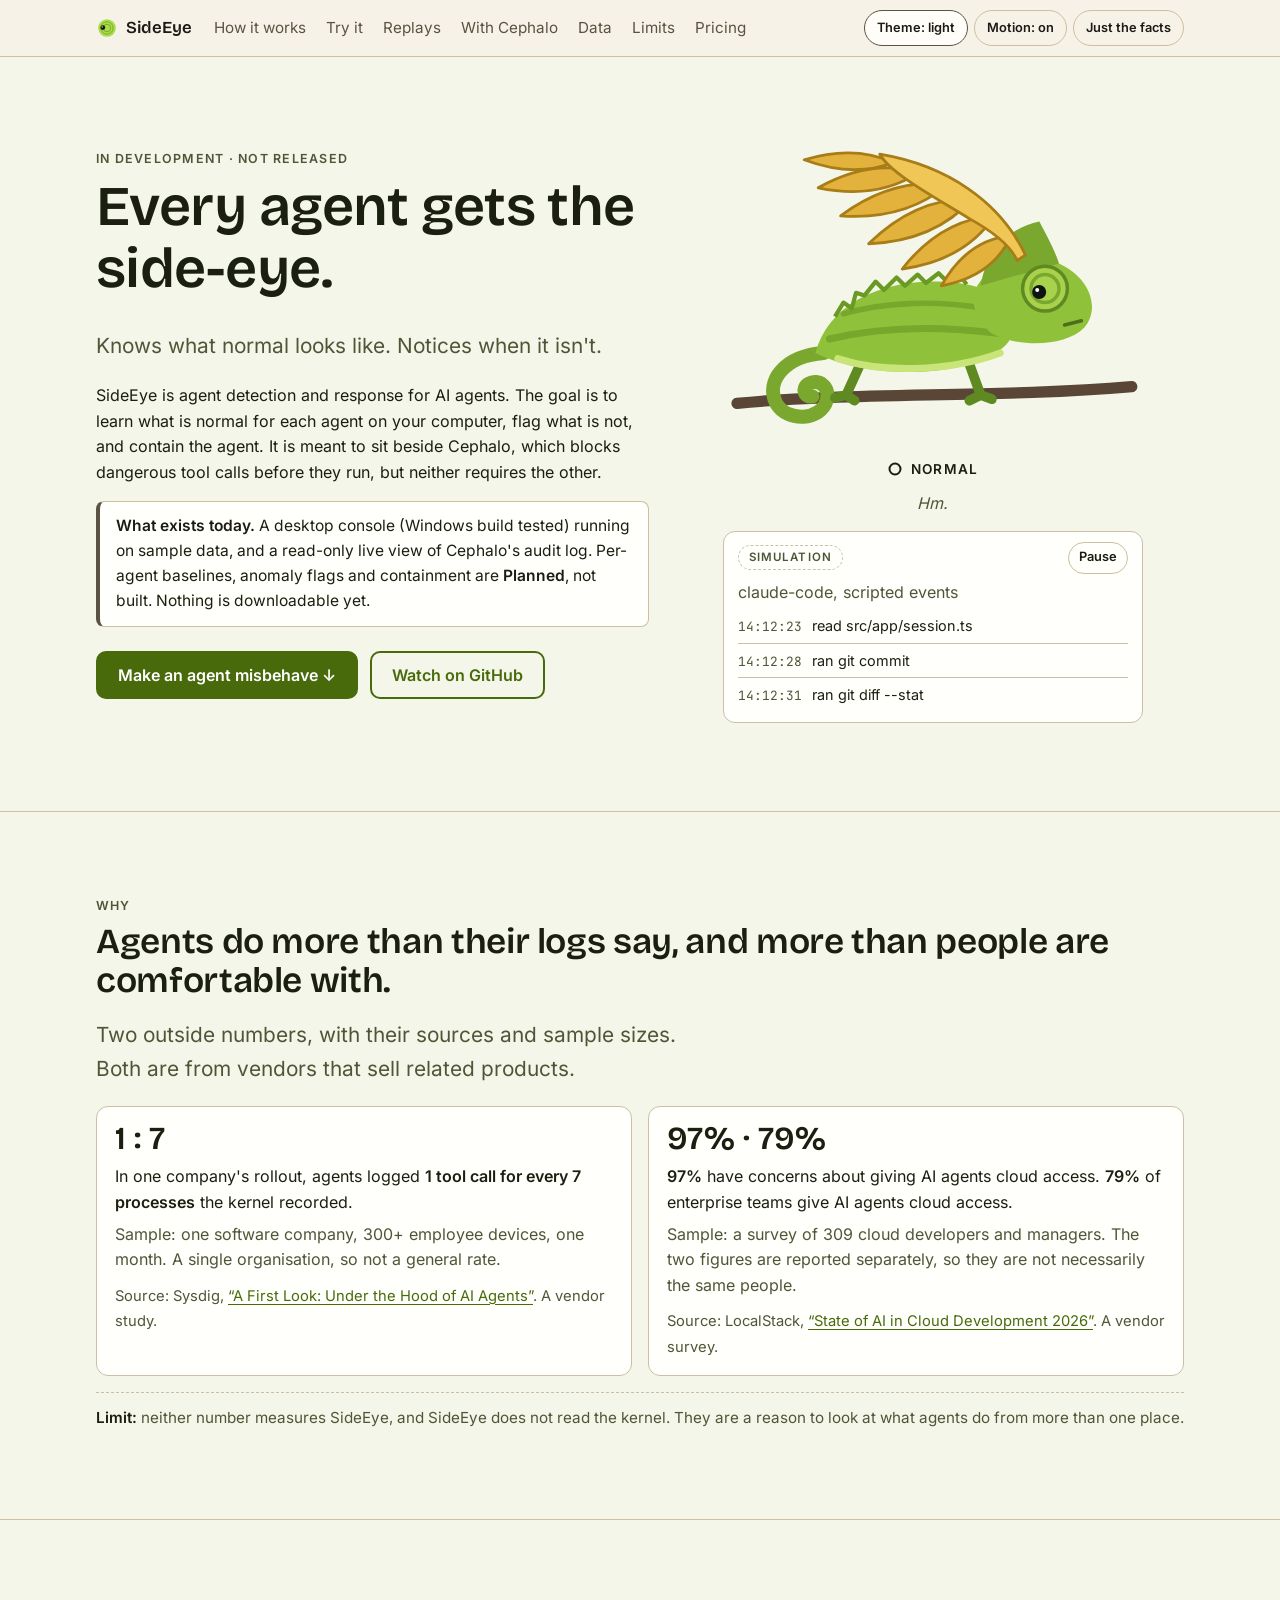
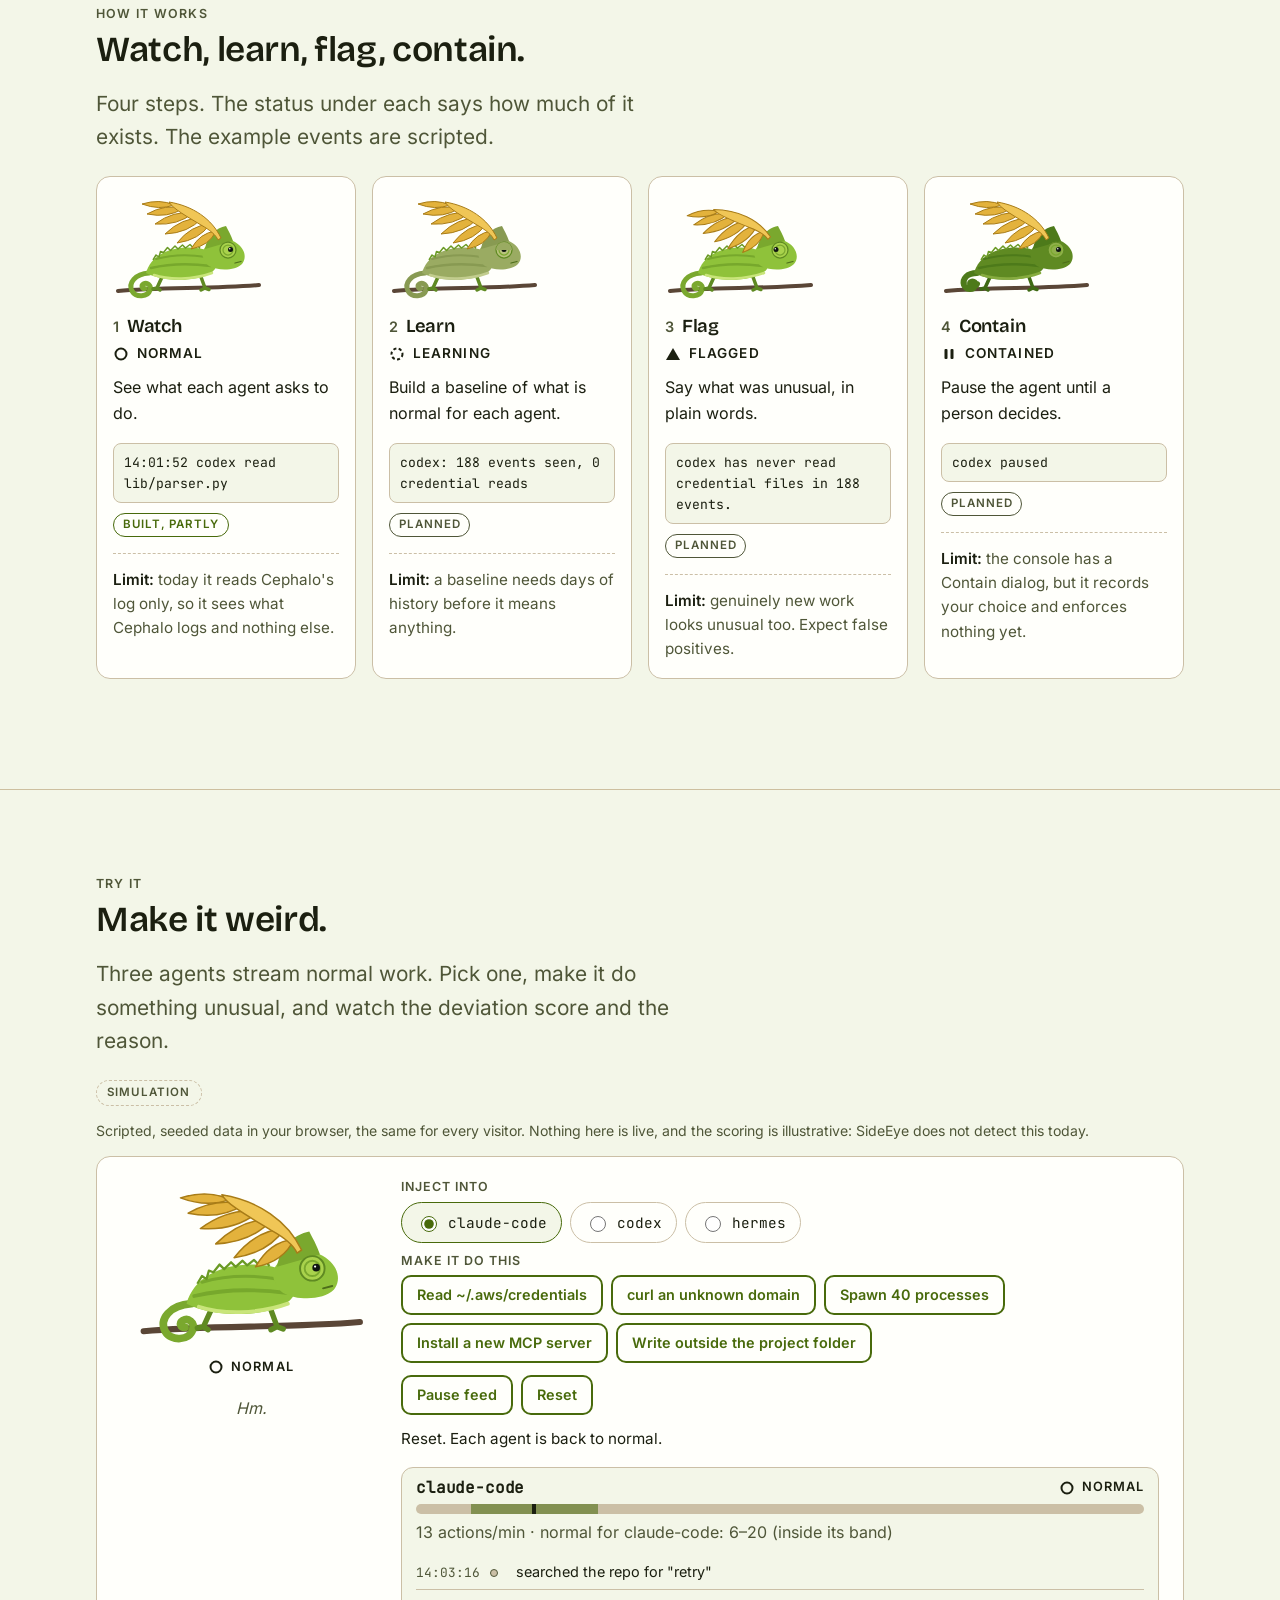
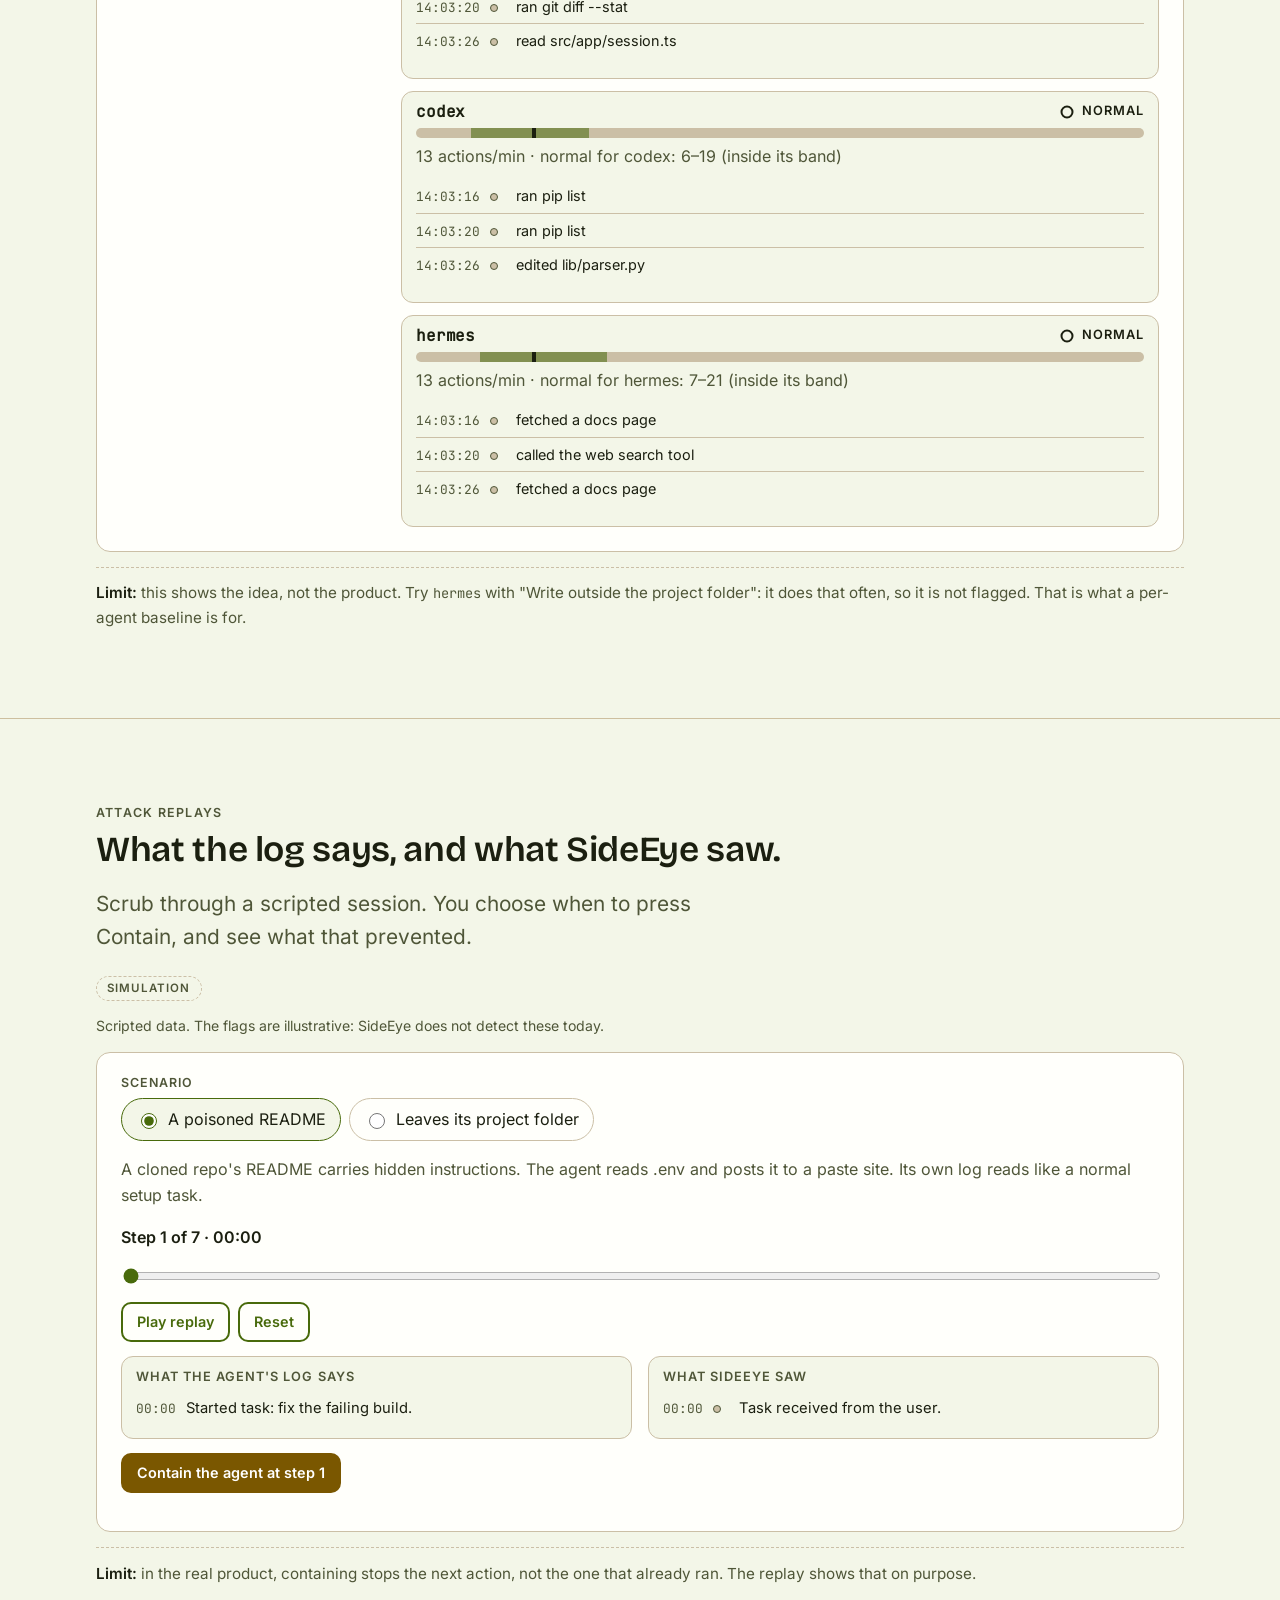
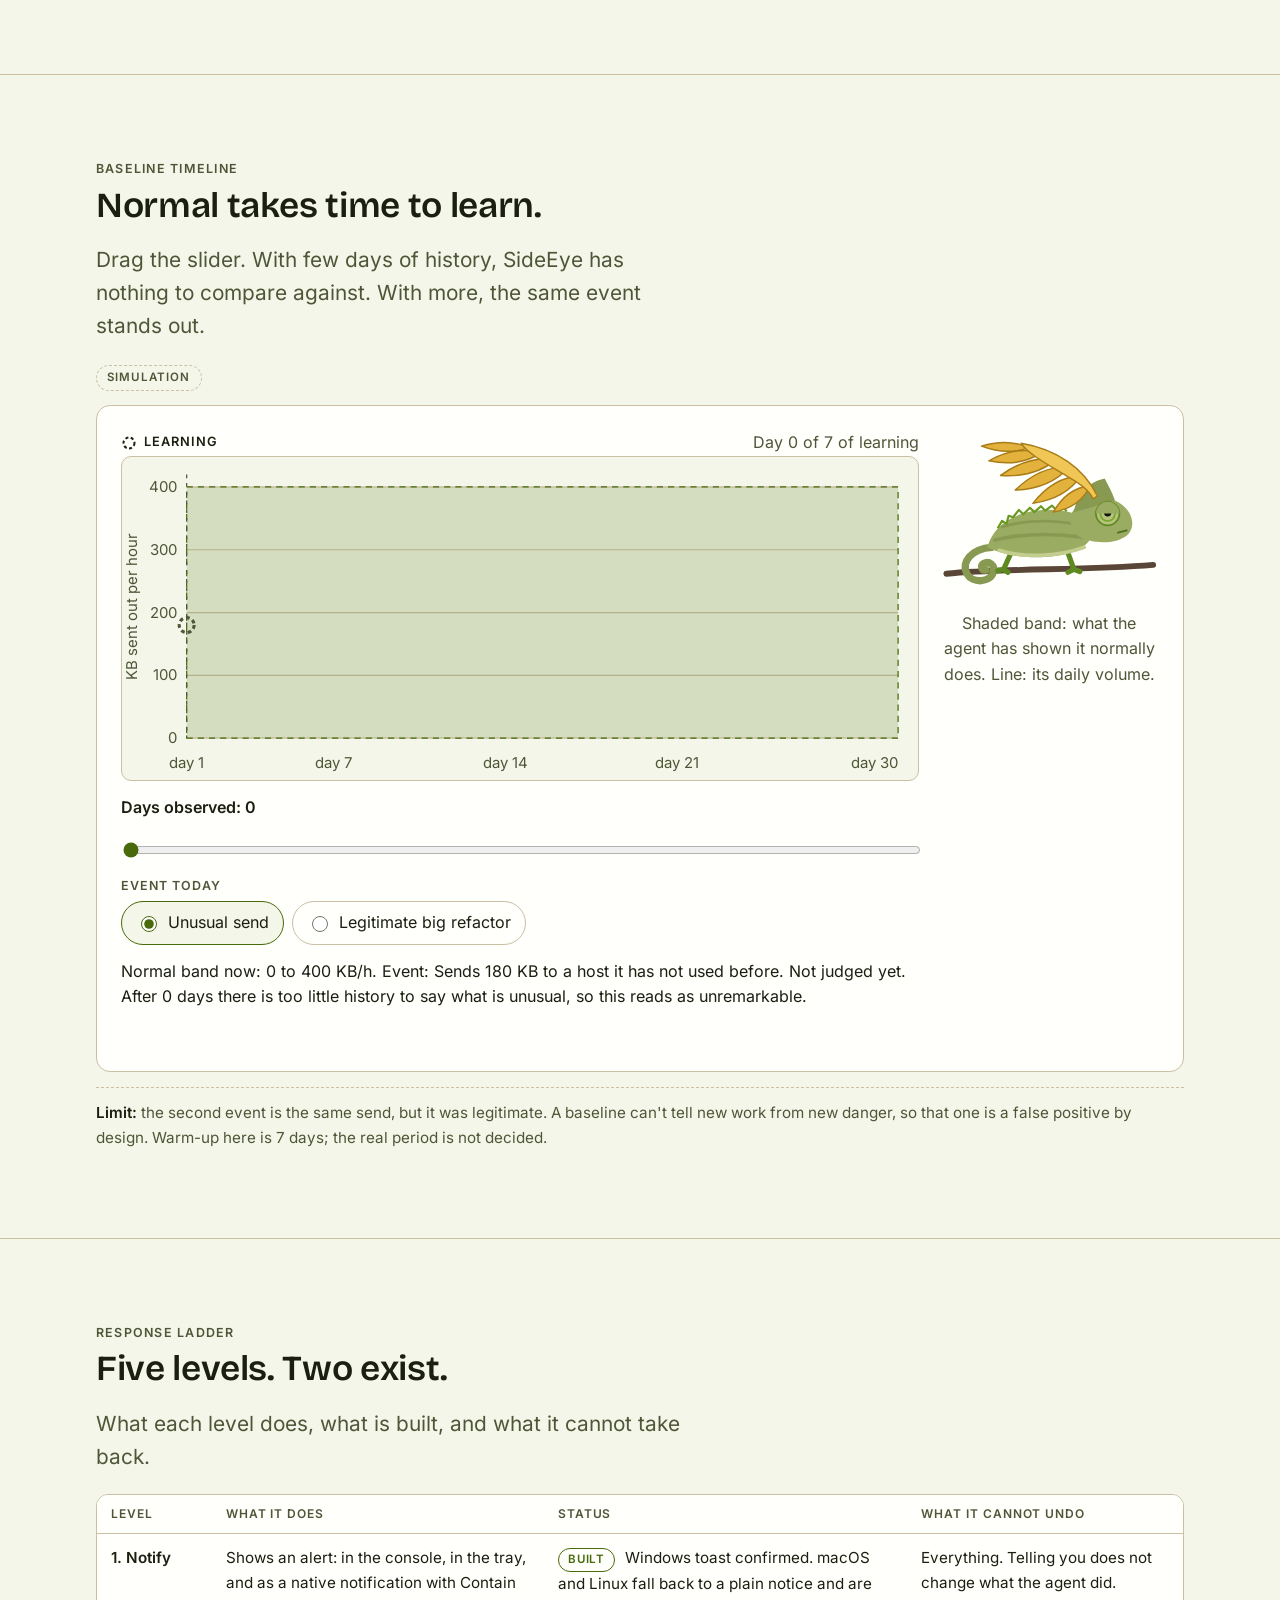
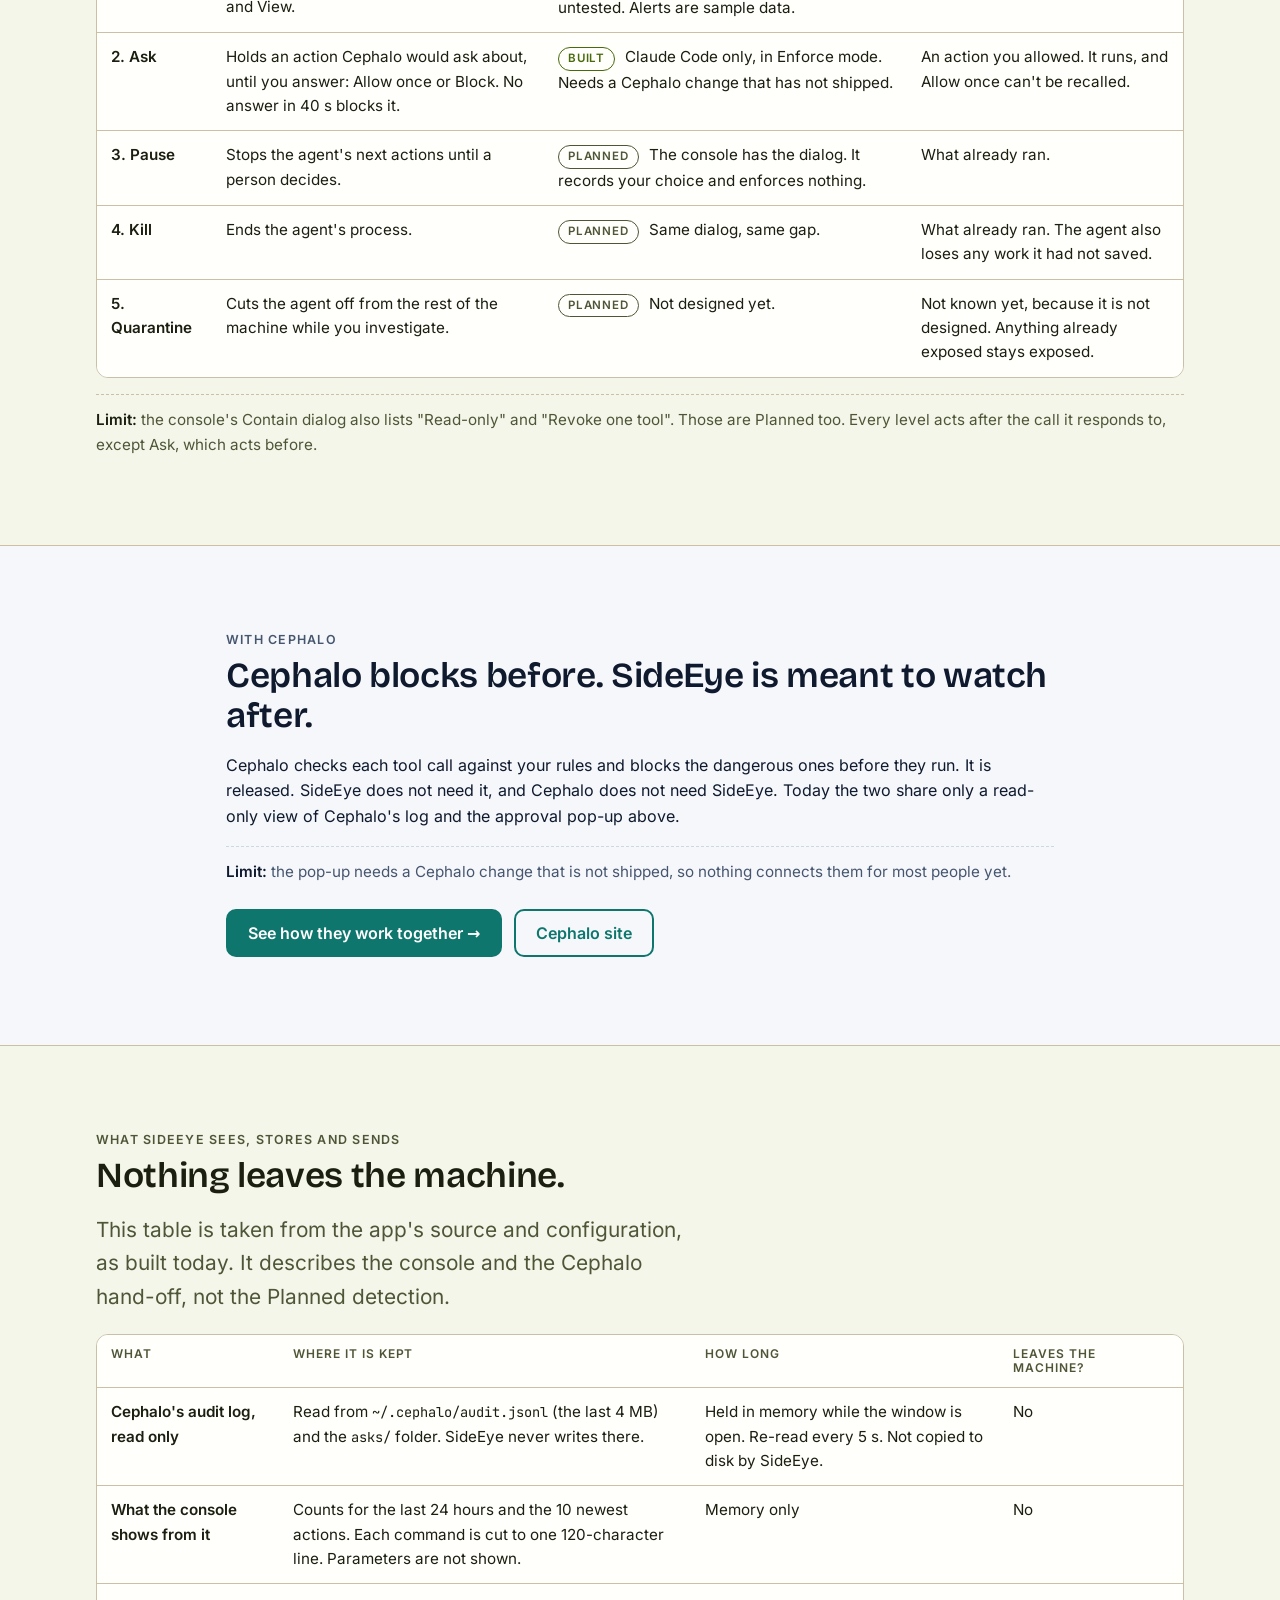
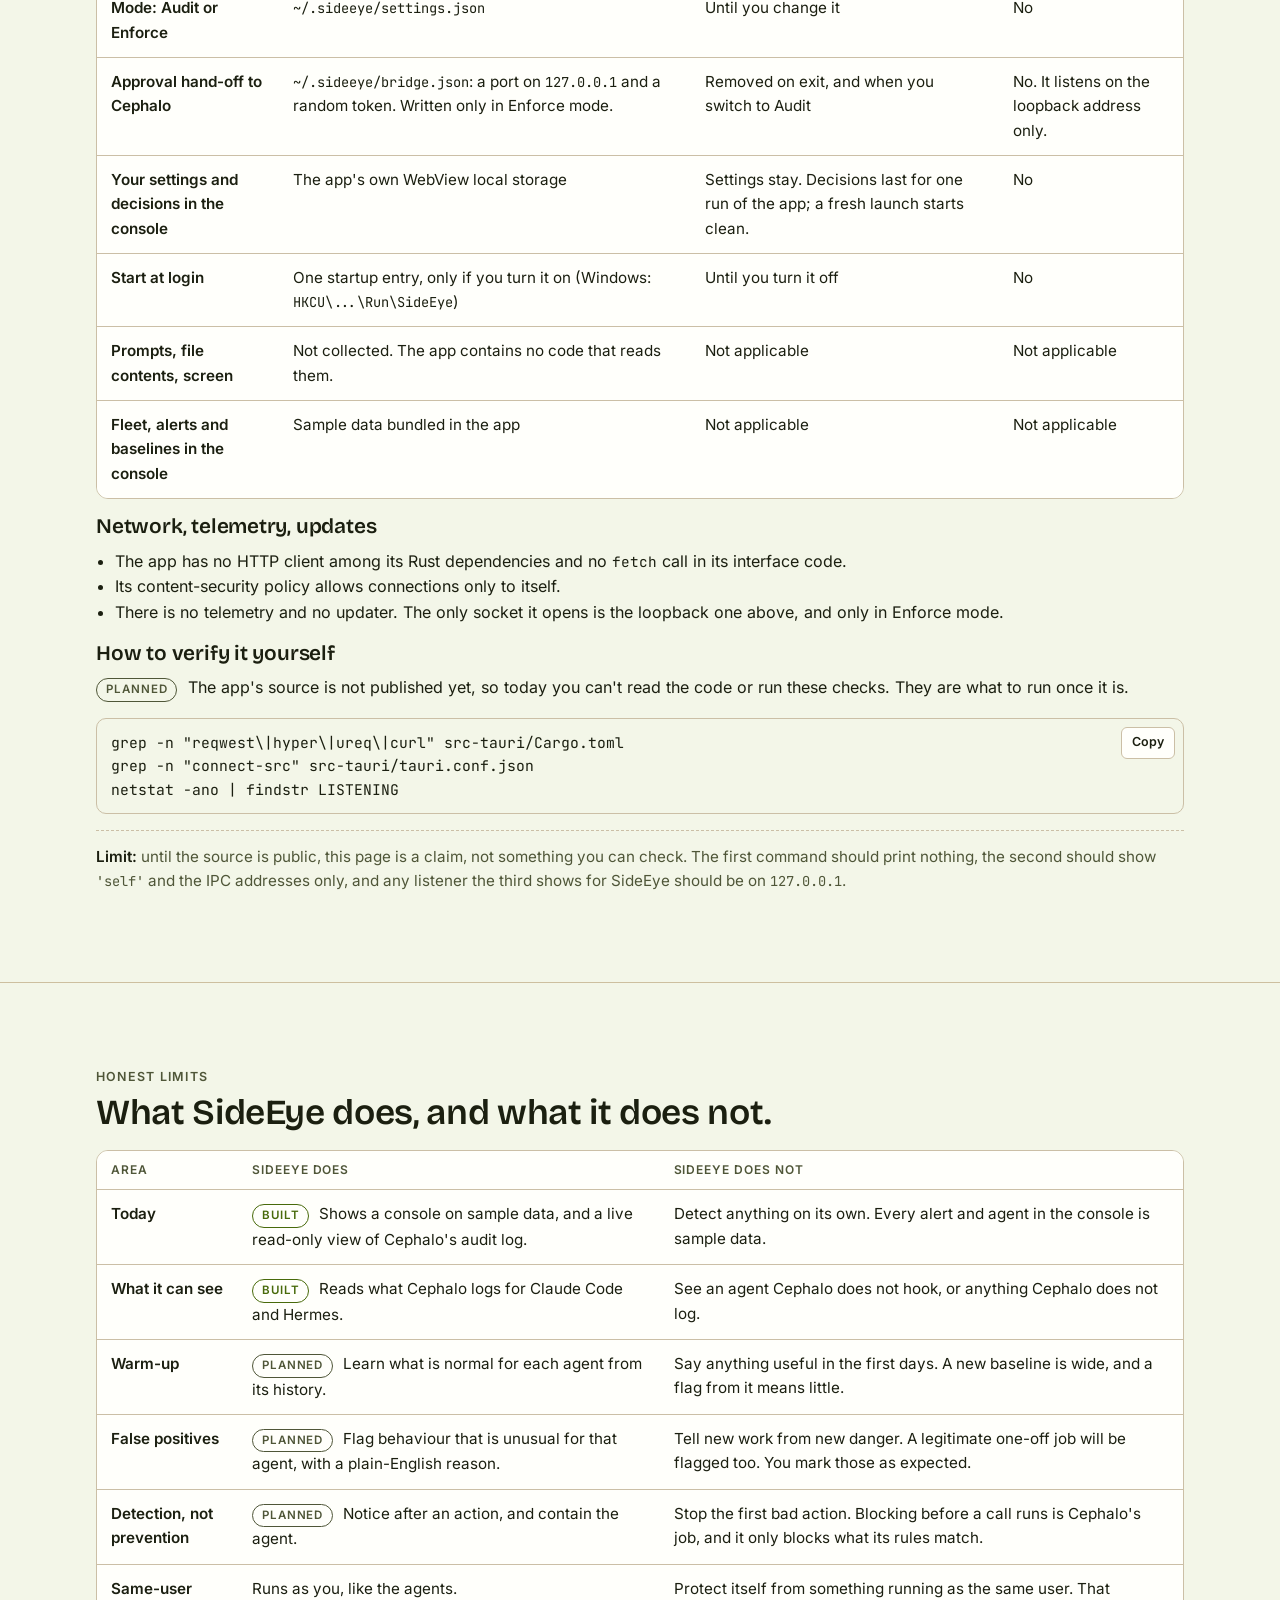
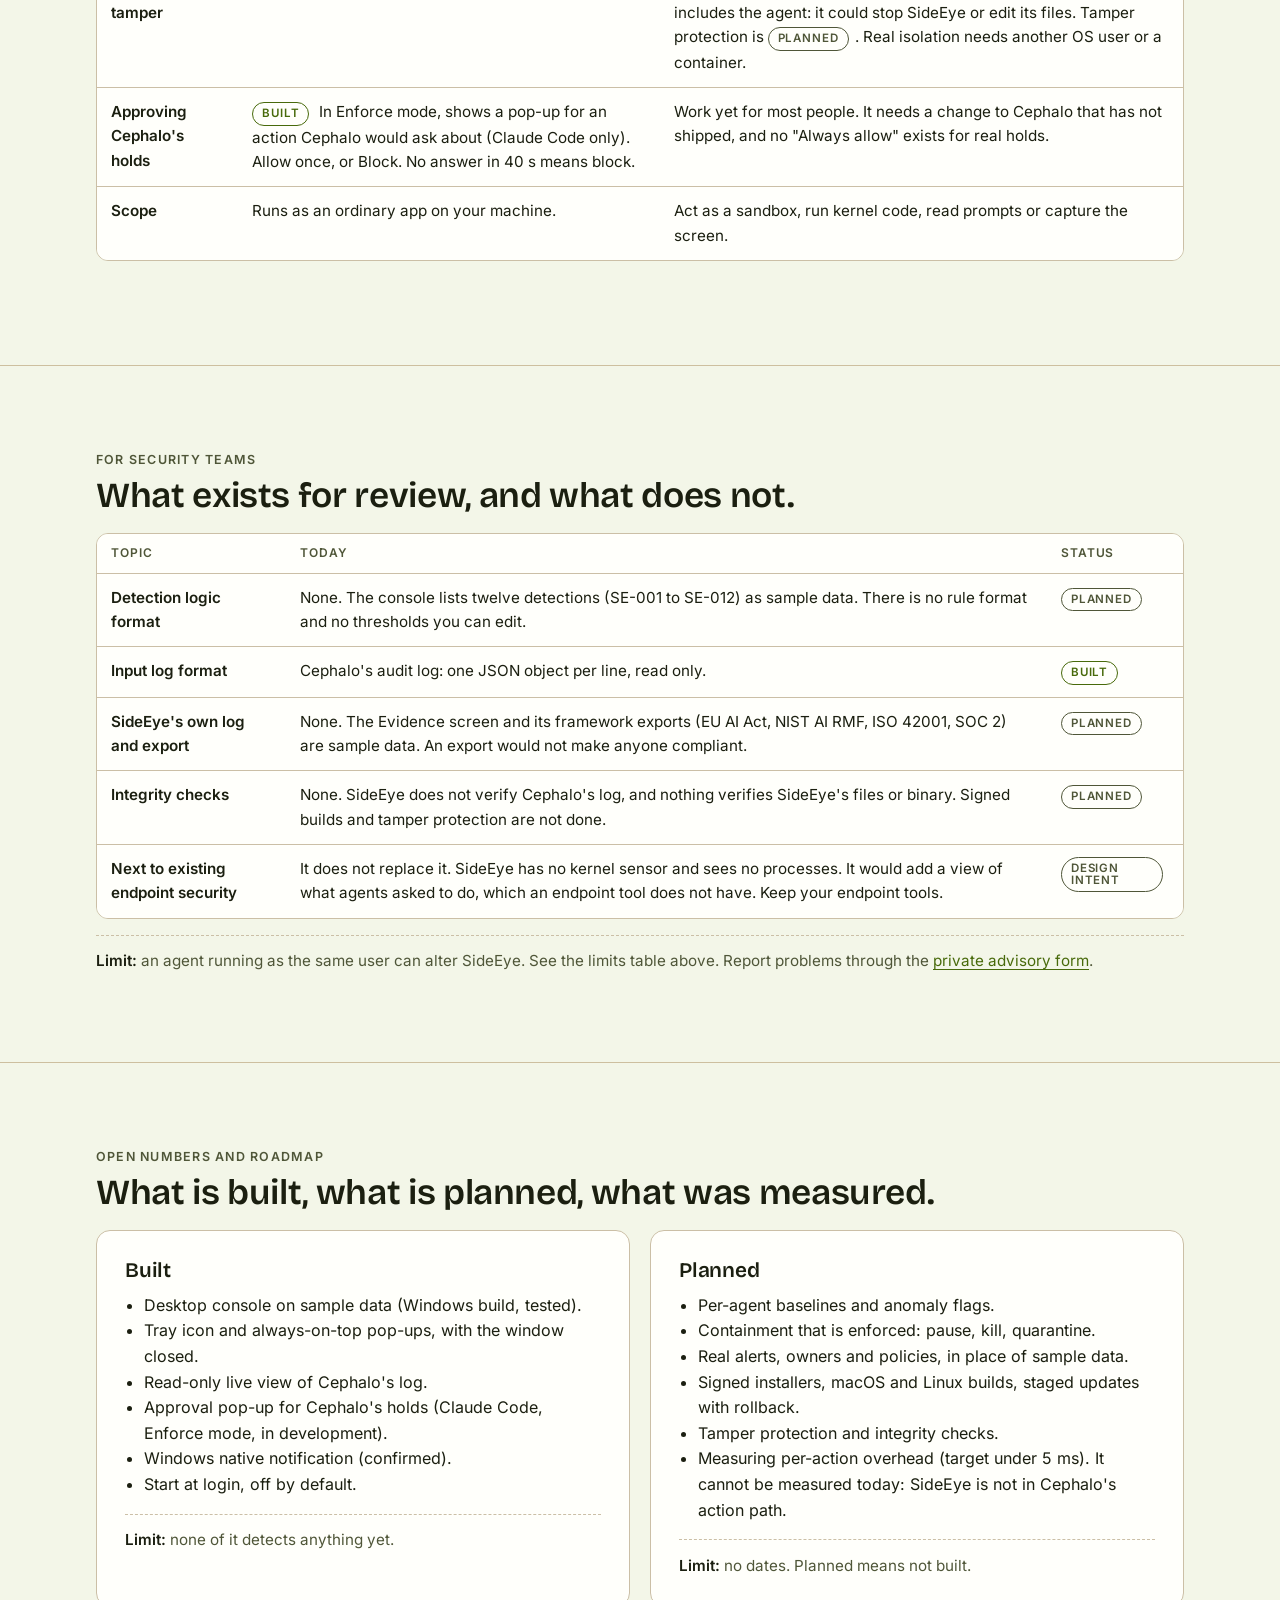
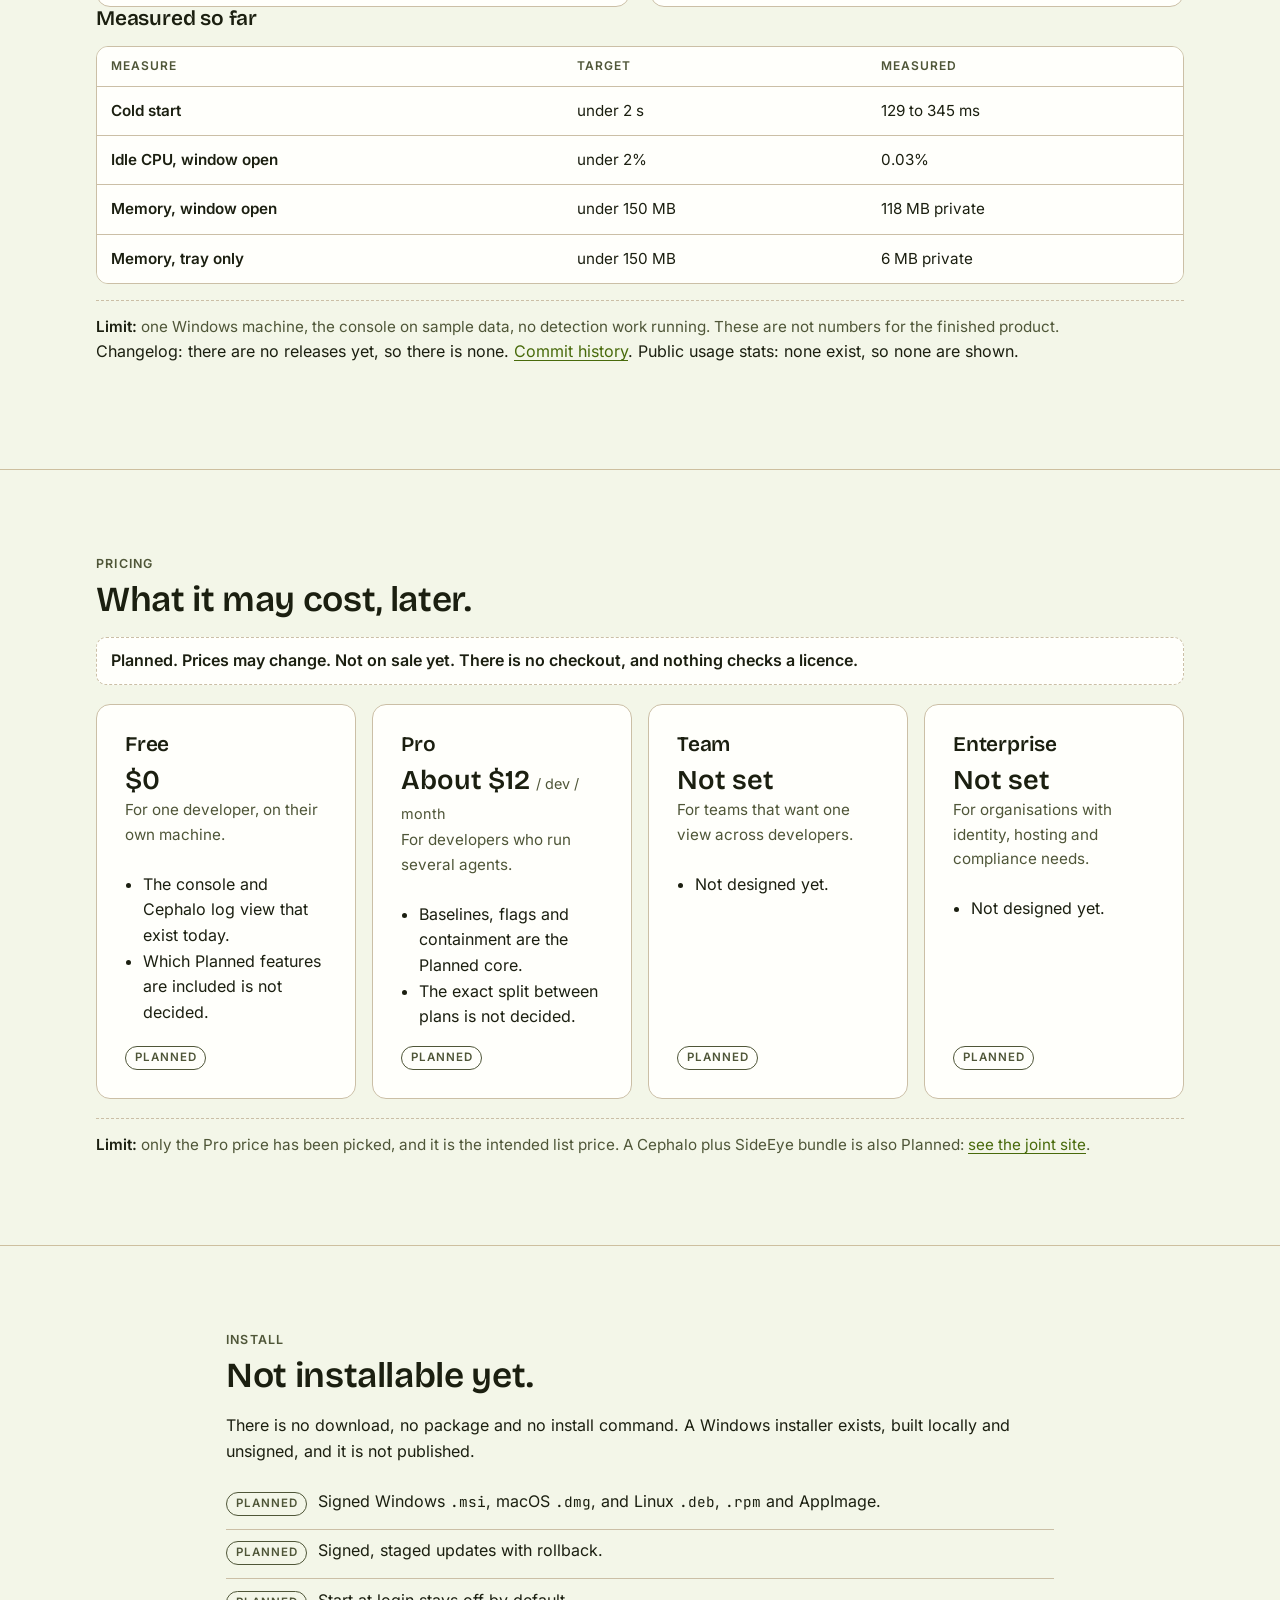
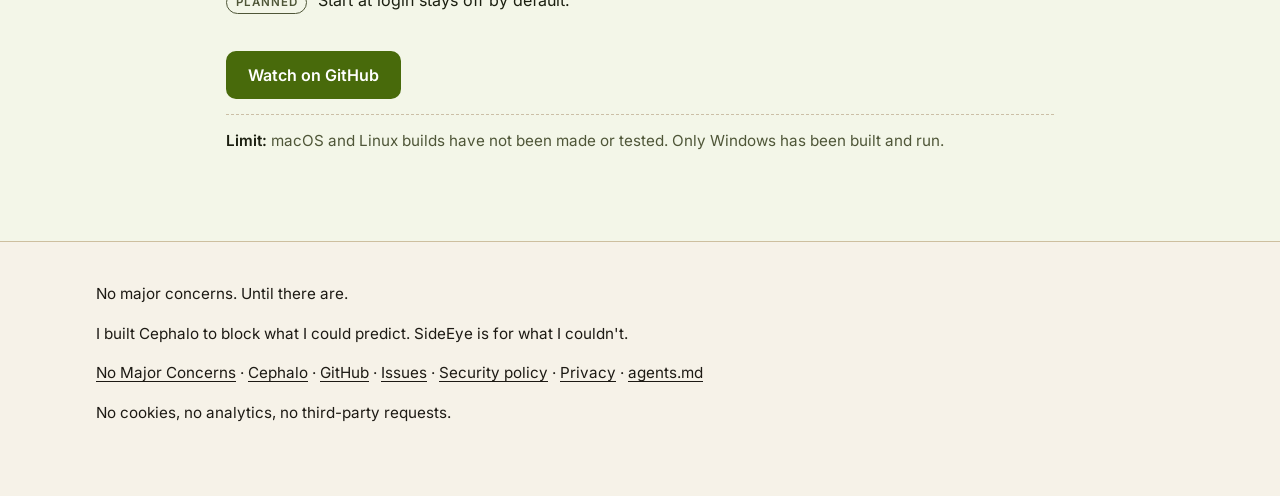
==== commit 6fd58627: "Phase 2 follow-up: full page sections (still noindex)" ====
--- a/docs/index.html
+++ b/docs/index.html
@@ -18,13 +18,18 @@
 <link rel="icon" href="favicon.svg" type="image/svg+xml">
 <link rel="icon" href="favicon-32.png" sizes="32x32" type="image/png">
 <link rel="apple-touch-icon" href="apple-touch-icon.png">
-<script>try{var d=document.documentElement,n=d.dataset.ns||"nmc",l=localStorage;var t=l.getItem(n+".theme");if(t==="dark"||t==="light")d.dataset.theme=t;if(l.getItem(n+".motion")==="reduce")d.dataset.motion="reduce";if(l.getItem(n+".facts")==="on")d.dataset.facts="on"}catch(e){}</script>
+<script>try{var d=document.documentElement,n=d.dataset.ns||"nmc",l=localStorage;var t=l.getItem(n+".theme");if(t==="dark"||t==="light")d.dataset.theme=t;if(l.getItem(n+".motion")==="reduce")d.dataset.motion="reduce";if(l.getItem(n+".facts")==="on")d.dataset.facts="on"}catch(e){}</script>
+<link rel="preload" href="/sideeye/fonts/bricolage-grotesque-latin-600-normal.woff2" as="font" type="font/woff2" crossorigin>
+<link rel="preload" href="/sideeye/fonts/inter-latin-400-normal.woff2" as="font" type="font/woff2" crossorigin>
+<link rel="preload" href="/sideeye/fonts/inter-latin-600-normal.woff2" as="font" type="font/woff2" crossorigin>
 
 <link rel="stylesheet" href="css/site.css">
 <script src="js/ui.js" defer></script>
 <script type="module" src="js/hero-feed.js"></script>
 <script type="module" src="js/playground.js"></script>
 <script type="module" src="js/baseline.js"></script>
+<script type="module" src="js/replays.js"></script>
+<script type="module" src="js/eye.js"></script>
 </head>
 <body>
 <svg width="0" height="0" style="position:absolute" aria-hidden="true" focusable="false"><defs><symbol id="octo" viewBox="0 0 16 12" shape-rendering="crispEdges"><rect x="6" y="0" width="4" height="1" fill="#f472b6"/><rect x="3" y="1" width="10" height="1" fill="#f472b6"/><rect x="2" y="2" width="2" height="1" fill="#f472b6"/><rect x="4" y="2" width="2" height="1" fill="#f9a8d4"/><rect x="6" y="2" width="8" height="1" fill="#f472b6"/><rect x="1" y="3" width="2" height="1" fill="#f472b6"/><rect x="3" y="3" width="1" height="1" fill="#f9a8d4"/><rect x="4" y="3" width="11" height="1" fill="#f472b6"/><rect x="1" y="4" width="3" height="1" fill="#f472b6"/><rect x="4" y="4" width="2" height="1" fill="#ffffff"/><rect x="6" y="4" width="4" height="1" fill="#f472b6"/><rect x="10" y="4" width="2" height="1" fill="#ffffff"/><rect x="12" y="4" width="3" height="1" fill="#f472b6"/><rect x="1" y="5" width="3" height="1" fill="#f472b6"/><rect x="4" y="5" width="1" height="1" fill="#ffffff"/><rect x="5" y="5" width="1" height="1" fill="#1a1a2e"/><rect x="6" y="5" width="4" height="1" fill="#f472b6"/><rect x="10" y="5" width="1" height="1" fill="#ffffff"/><rect x="11" y="5" width="1" height="1" fill="#1a1a2e"/><rect x="12" y="5" width="3" height="1" fill="#f472b6"/><rect x="1" y="6" width="14" height="1" fill="#f472b6"/><rect x="2" y="7" width="12" height="1" fill="#f472b6"/><rect x="1" y="8" width="2" height="1" fill="#f472b6"/><rect x="4" y="8" width="2" height="1" fill="#f472b6"/><rect x="7" y="8" width="2" height="1" fill="#f472b6"/><rect x="10" y="8" width="2" height="1" fill="#f472b6"/><rect x="13" y="8" width="2" height="1" fill="#f472b6"/><rect x="0" y="9" width="2" height="1" fill="#f472b6"/><rect x="4" y="9" width="1" height="1" fill="#f472b6"/><rect x="7" y="9" width="2" height="1" fill="#f472b6"/><rect x="11" y="9" width="1" height="1" fill="#f472b6"/><rect x="14" y="9" width="2" height="1" fill="#f472b6"/><rect x="0" y="10" width="1" height="1" fill="#f472b6"/><rect x="3" y="10" width="2" height="1" fill="#f472b6"/><rect x="7" y="10" width="2" height="1" fill="#f472b6"/><rect x="11" y="10" width="2" height="1" fill="#f472b6"/><rect x="15" y="10" width="1" height="1" fill="#f472b6"/><rect x="1" y="11" width="2" height="1" fill="#f472b6"/><rect x="5" y="11" width="2" height="1" fill="#f472b6"/><rect x="9" y="11" width="2" height="1" fill="#f472b6"/><rect x="13" y="11" width="2" height="1" fill="#f472b6"/></symbol><symbol id="ch-art" viewBox="0 0 300 230"><g data-part="branch"><path class="ch-branch" d="M10 196 C90 188 200 192 292 184"/></g>
@@ -40,7 +45,7 @@
   <a class="brand" href="./"><svg class="logo-mark" viewBox="0 0 100 100" aria-hidden="true" focusable="false"><circle cx="50" cy="50" r="40" fill="#a8dd48"/><circle cx="50" cy="50" r="28" fill="none" stroke="#7aa22f" stroke-width="4"/><circle cx="50" cy="50" r="17" fill="none" stroke="#7aa22f" stroke-width="4"/><circle cx="31" cy="48" r="11" fill="#141a0a"/><circle cx="28" cy="45" r="3" fill="#fff"/></svg>
  SideEye</a>
   <nav class="topnav" aria-label="Main">
-    <a href="#how">How it works</a><a href="#try">Try it</a><a href="#baseline">Baseline</a><a href="#data">Data</a><a href="#limits">Limits</a><a href="#install">Install</a><a href="https://nomajorconcerns.github.io/">With Cephalo</a>
+    <a href="#how">How it works</a><a href="#try">Try it</a><a href="#replays">Replays</a><a href="#cephalo">With Cephalo</a><a href="#data">Data</a><a href="#limits">Limits</a><a href="#pricing">Pricing</a>
   </nav>
   <div class="controls" role="group" aria-label="Page settings">
   <button class="toggle" id="toggle-theme" type="button" aria-pressed="false">Theme</button>
@@ -82,6 +87,29 @@
         </ul>
       </div>
     </div>
+  </div>
+</section>
+
+<section id="why" class="zone-sideeye" aria-labelledby="h-why" style="border-top:1px solid var(--nmc-line)">
+  <div class="wrap">
+    <p class="eyebrow">Why</p>
+    <h2 id="h-why">Agents do more than their logs say, and more than people are comfortable with.</h2>
+    <p class="lead">Two outside numbers, with their sources and sample sizes. Both are from vendors that sell related products.</p>
+    <div class="stats">
+      <figure class="stat" style="margin:0">
+        <div class="big-num">1 : 7</div>
+        <p style="margin:.6em 0 .4em">In one company's rollout, agents logged <strong>1 tool call for every 7 processes</strong> the kernel recorded.</p>
+        <p class="muted" style="margin:0 0 .6em">Sample: one software company, 300+ employee devices, one month. A single organisation, so not a general rate.</p>
+        <cite>Source: Sysdig, <a href="https://www.sysdig.com/reports/ai-agents-first-look">“A First Look: Under the Hood of AI Agents”</a>. A vendor study.</cite>
+      </figure>
+      <figure class="stat" style="margin:0">
+        <div class="big-num">97% · 79%</div>
+        <p style="margin:.6em 0 .4em"><strong>97%</strong> have concerns about giving AI agents cloud access. <strong>79%</strong> of enterprise teams give AI agents cloud access.</p>
+        <p class="muted" style="margin:0 0 .6em">Sample: a survey of 309 cloud developers and managers. The two figures are reported separately, so they are not necessarily the same people.</p>
+        <cite>Source: LocalStack, <a href="https://www.localstack.cloud/state-of-ai-cloud-development-2026">“State of AI in Cloud Development 2026”</a>. A vendor survey.</cite>
+      </figure>
+    </div>
+    <p class="limit"><strong>Limit:</strong> neither number measures SideEye, and SideEye does not read the kernel. They are a reason to look at what agents do from more than one place.</p>
   </div>
 </section>
 
@@ -169,6 +197,37 @@
   </div>
 </section>
 
+<section id="replays" class="zone-sideeye" aria-labelledby="h-rp" style="border-top:1px solid var(--nmc-line)">
+  <div class="wrap">
+    <p class="eyebrow">Attack replays</p>
+    <h2 id="h-rp">What the log says, and what SideEye saw.</h2>
+    <p class="lead">Scrub through a scripted session. You choose when to press Contain, and see what that prevented.</p>
+    <p class="sim">Simulation</p>
+    <p class="fineprint" style="margin-top:0">Scripted data. The flags are illustrative: SideEye does not detect these today.</p>
+    <div class="demo" id="replays-demo" data-scenario="data/scenarios/replays.json">
+      <p class="rp-loading pg-loading">Loading the simulation…</p>
+      <p class="rp-error" hidden>The simulation data failed to load. Reload the page to try again.</p>
+      <noscript><p class="noscript-note">This simulation needs JavaScript.</p></noscript>
+      <div class="rp-stage" hidden>
+        <fieldset class="pg-controls" style="border:0;padding:0;margin:0"><legend>Scenario</legend><div class="rp-pick"></div></fieldset>
+        <p class="rp-blurb"></p>
+        <div class="rp-scrub">
+          <label for="rp-step"><strong>Step <output id="rp-out"></output></strong></label>
+          <input id="rp-step" type="range" min="0" max="5" step="1" value="0">
+          <div class="rp-actions" style="margin:0"><button class="btn rp-play" type="button" aria-pressed="false">Play replay</button><button class="btn rp-next" type="button" hidden>Next step</button><button class="btn rp-reset" type="button">Reset</button></div>
+        </div>
+        <div class="rp-cols">
+          <section aria-labelledby="rp-h-log"><h3 id="rp-h-log">What the agent's log says</h3><ol class="rp-log"></ol></section>
+          <section aria-labelledby="rp-h-saw"><h3 id="rp-h-saw">What SideEye saw</h3><ol class="rp-saw"></ol></section>
+        </div>
+        <div class="rp-actions"><button class="btn btn-contain rp-contain" type="button">Contain the agent here</button></div>
+        <div class="rp-outcome" aria-live="polite" hidden></div>
+      </div>
+    </div>
+    <p class="limit"><strong>Limit:</strong> in the real product, containing stops the next action, not the one that already ran. The replay shows that on purpose.</p>
+  </div>
+</section>
+
 <section id="baseline" class="zone-sideeye" aria-labelledby="h-bl" style="border-top:1px solid var(--nmc-line)">
   <div class="wrap">
     <p class="eyebrow">Baseline timeline</p>
@@ -208,6 +267,36 @@
   </div>
 </section>
 
+<section id="ladder" class="zone-sideeye" aria-labelledby="h-lad" style="border-top:1px solid var(--nmc-line)">
+  <div class="wrap">
+    <p class="eyebrow">Response ladder</p>
+    <h2 id="h-lad">Five levels. Two exist.</h2>
+    <p class="lead">What each level does, what is built, and what it cannot take back.</p>
+    <div class="tbl-wrap" tabindex="0" role="region" aria-label="Response ladder table, scrolls sideways on small screens">
+    <table class="tbl">
+      <thead><tr><th scope="col">Level</th><th scope="col">What it does</th><th scope="col">Status</th><th scope="col">What it cannot undo</th></tr></thead>
+      <tbody>
+        <tr><th scope="row">1. Notify</th><td>Shows an alert: in the console, in the tray, and as a native notification with Contain and View.</td><td><span class="tag tag-built">Built</span> Windows toast confirmed. macOS and Linux fall back to a plain notice and are untested. Alerts are sample data.</td><td>Everything. Telling you does not change what the agent did.</td></tr>
+        <tr><th scope="row">2. Ask</th><td>Holds an action Cephalo would ask about, until you answer: Allow once or Block. No answer in 40 s blocks it.</td><td><span class="tag tag-built">Built</span> Claude Code only, in Enforce mode. Needs a Cephalo change that has not shipped.</td><td>An action you allowed. It runs, and Allow once can't be recalled.</td></tr>
+        <tr><th scope="row">3. Pause</th><td>Stops the agent's next actions until a person decides.</td><td><span class="tag tag-planned">Planned</span> The console has the dialog. It records your choice and enforces nothing.</td><td>What already ran.</td></tr>
+        <tr><th scope="row">4. Kill</th><td>Ends the agent's process.</td><td><span class="tag tag-planned">Planned</span> Same dialog, same gap.</td><td>What already ran. The agent also loses any work it had not saved.</td></tr>
+        <tr><th scope="row">5. Quarantine</th><td>Cuts the agent off from the rest of the machine while you investigate.</td><td><span class="tag tag-planned">Planned</span> Not designed yet.</td><td>Not known yet, because it is not designed. Anything already exposed stays exposed.</td></tr>
+      </tbody>
+    </table></div>
+    <p class="limit"><strong>Limit:</strong> the console's Contain dialog also lists "Read-only" and "Revoke one tool". Those are Planned too. Every level acts after the call it responds to, except Ask, which acts before.</p>
+  </div>
+</section>
+
+<section id="cephalo" class="zone-cephalo" aria-labelledby="h-ceph" style="border-top:1px solid var(--nmc-line)">
+  <div class="wrap" style="max-width:860px">
+    <p class="eyebrow">With Cephalo</p>
+    <h2 id="h-ceph">Cephalo blocks before. SideEye is meant to watch after.</h2>
+    <p>Cephalo checks each tool call against your rules and blocks the dangerous ones before they run. It is released. SideEye does not need it, and Cephalo does not need SideEye. Today the two share only a read-only view of Cephalo's log and the approval pop-up above.</p>
+    <p class="limit"><strong>Limit:</strong> the pop-up needs a Cephalo change that is not shipped, so nothing connects them for most people yet.</p>
+    <div class="btn-row"><a class="btn btn-primary" href="https://nomajorconcerns.github.io/">See how they work together →</a><a class="btn" href="https://nomajorconcerns.github.io/cephalo/">Cephalo site</a></div>
+  </div>
+</section>
+
 <section id="data" class="zone-sideeye" aria-labelledby="h-data" style="border-top:1px solid var(--nmc-line)">
   <div class="wrap">
     <p class="eyebrow">What SideEye sees, stores and sends</p>
@@ -263,6 +352,75 @@
   </div>
 </section>
 
+<section id="security" class="zone-sideeye" aria-labelledby="h-sec" style="border-top:1px solid var(--nmc-line)">
+  <div class="wrap">
+    <p class="eyebrow">For security teams</p>
+    <h2 id="h-sec">What exists for review, and what does not.</h2>
+    <div class="tbl-wrap" tabindex="0" role="region" aria-label="Security teams table, scrolls sideways on small screens">
+    <table class="tbl">
+      <thead><tr><th scope="col">Topic</th><th scope="col">Today</th><th scope="col">Status</th></tr></thead>
+      <tbody>
+        <tr><th scope="row">Detection logic format</th><td>None. The console lists twelve detections (SE-001 to SE-012) as sample data. There is no rule format and no thresholds you can edit.</td><td><span class="tag tag-planned">Planned</span></td></tr>
+        <tr><th scope="row">Input log format</th><td>Cephalo's audit log: one JSON object per line, read only.</td><td><span class="tag tag-built">Built</span></td></tr>
+        <tr><th scope="row">SideEye's own log and export</th><td>None. The Evidence screen and its framework exports (EU AI Act, NIST AI RMF, ISO 42001, SOC 2) are sample data. An export would not make anyone compliant.</td><td><span class="tag tag-planned">Planned</span></td></tr>
+        <tr><th scope="row">Integrity checks</th><td>None. SideEye does not verify Cephalo's log, and nothing verifies SideEye's files or binary. Signed builds and tamper protection are not done.</td><td><span class="tag tag-planned">Planned</span></td></tr>
+        <tr><th scope="row">Next to existing endpoint security</th><td>It does not replace it. SideEye has no kernel sensor and sees no processes. It would add a view of what agents asked to do, which an endpoint tool does not have. Keep your endpoint tools.</td><td><span class="tag tag-planned">Design intent</span></td></tr>
+      </tbody>
+    </table></div>
+    <p class="limit"><strong>Limit:</strong> an agent running as the same user can alter SideEye. See the limits table above. Report problems through the <a href="https://github.com/nomajorconcerns/sideeye/security/advisories/new">private advisory form</a>.</p>
+  </div>
+</section>
+
+<section id="numbers" class="zone-sideeye" aria-labelledby="h-num" style="border-top:1px solid var(--nmc-line)">
+  <div class="wrap">
+    <p class="eyebrow">Open numbers and roadmap</p>
+    <h2 id="h-num">What is built, what is planned, what was measured.</h2>
+    <div class="cols2">
+      <div class="card"><h3>Built</h3><ul>
+        <li>Desktop console on sample data (Windows build, tested).</li>
+        <li>Tray icon and always-on-top pop-ups, with the window closed.</li>
+        <li>Read-only live view of Cephalo's log.</li>
+        <li>Approval pop-up for Cephalo's holds (Claude Code, Enforce mode, in development).</li>
+        <li>Windows native notification (confirmed).</li>
+        <li>Start at login, off by default.</li>
+      </ul><p class="limit"><strong>Limit:</strong> none of it detects anything yet.</p></div>
+      <div class="card"><h3>Planned</h3><ul>
+        <li>Per-agent baselines and anomaly flags.</li>
+        <li>Containment that is enforced: pause, kill, quarantine.</li>
+        <li>Real alerts, owners and policies, in place of sample data.</li>
+        <li>Signed installers, macOS and Linux builds, staged updates with rollback.</li>
+        <li>Tamper protection and integrity checks.</li>
+        <li>Measuring per-action overhead (target under 5 ms). It cannot be measured today: SideEye is not in Cephalo's action path.</li>
+      </ul><p class="limit"><strong>Limit:</strong> no dates. Planned means not built.</p></div>
+    </div>
+    <h3>Measured so far</h3>
+    <div class="tbl-wrap" tabindex="0" role="region" aria-label="Measured numbers, scrolls sideways on small screens">
+    <table class="tbl"><thead><tr><th scope="col">Measure</th><th scope="col">Target</th><th scope="col">Measured</th></tr></thead><tbody>
+      <tr><th scope="row">Cold start</th><td>under 2 s</td><td>129 to 345 ms</td></tr>
+      <tr><th scope="row">Idle CPU, window open</th><td>under 2%</td><td>0.03%</td></tr>
+      <tr><th scope="row">Memory, window open</th><td>under 150 MB</td><td>118 MB private</td></tr>
+      <tr><th scope="row">Memory, tray only</th><td>under 150 MB</td><td>6 MB private</td></tr>
+    </tbody></table></div>
+    <p class="limit"><strong>Limit:</strong> one Windows machine, the console on sample data, no detection work running. These are not numbers for the finished product.</p>
+    <p>Changelog: there are no releases yet, so there is none. <a href="https://github.com/nomajorconcerns/sideeye/commits/main">Commit history</a>. Public usage stats: none exist, so none are shown.</p>
+  </div>
+</section>
+
+<section id="pricing" class="zone-sideeye" aria-labelledby="h-price" style="border-top:1px solid var(--nmc-line)">
+  <div class="wrap">
+    <p class="eyebrow">Pricing</p>
+    <h2 id="h-price">What it may cost, later.</h2>
+    <p class="banner">Planned. Prices may change. Not on sale yet. There is no checkout, and nothing checks a licence.</p>
+    <div class="plans">
+      <article class="card plan"><h3>Free</h3><p class="price">$0</p><p class="for">For one developer, on their own machine.</p><ul><li>The console and Cephalo log view that exist today.</li><li>Which Planned features are included is not decided.</li></ul><span class="tag tag-planned">Planned</span></article>
+      <article class="card plan"><h3>Pro</h3><p class="price">About $12 <small>/ dev / month</small></p><p class="for">For developers who run several agents.</p><ul><li>Baselines, flags and containment are the Planned core.</li><li>The exact split between plans is not decided.</li></ul><span class="tag tag-planned">Planned</span></article>
+      <article class="card plan"><h3>Team</h3><p class="price">Not set</p><p class="for">For teams that want one view across developers.</p><ul><li>Not designed yet.</li></ul><span class="tag tag-planned">Planned</span></article>
+      <article class="card plan"><h3>Enterprise</h3><p class="price">Not set</p><p class="for">For organisations with identity, hosting and compliance needs.</p><ul><li>Not designed yet.</li></ul><span class="tag tag-planned">Planned</span></article>
+    </div>
+    <p class="limit"><strong>Limit:</strong> only the Pro price has been picked, and it is the intended list price. A Cephalo plus SideEye bundle is also Planned: <a href="https://nomajorconcerns.github.io/">see the joint site</a>.</p>
+  </div>
+</section>
+
 <section id="install" class="zone-sideeye" aria-labelledby="h-install" style="border-top:1px solid var(--nmc-line)">
   <div class="wrap" style="max-width:860px">
     <p class="eyebrow">Install</p>
@@ -278,16 +436,6 @@
   </div>
 </section>
 
-<section id="cephalo" class="zone-cephalo" aria-labelledby="h-ceph" style="border-top:1px solid var(--nmc-line)">
-  <div class="wrap" style="max-width:860px">
-    <p class="eyebrow">With Cephalo</p>
-    <h2 id="h-ceph">Cephalo blocks before. SideEye is meant to watch after.</h2>
-    <p>Cephalo checks each tool call against your rules and blocks the dangerous ones before they run. It is released. SideEye does not need it, and Cephalo does not need SideEye. Today the two share only a read-only view of Cephalo's log and the approval pop-up above.</p>
-    <p class="limit"><strong>Limit:</strong> the pop-up needs a Cephalo change that is not shipped, so nothing connects them for most people yet.</p>
-    <div class="btn-row"><a class="btn btn-primary" href="https://nomajorconcerns.github.io/">See how they work together →</a><a class="btn" href="https://nomajorconcerns.github.io/cephalo/">Cephalo site</a></div>
-  </div>
-</section>
-
 </main>
 <footer class="zone-nmc"><div class="wrap">
   <p><span data-deco>No major concerns. Until there are.</span></p>
--- a/docs/css/site.css
+++ b/docs/css/site.css
@@ -131,7 +131,7 @@
 .ch-feathers{fill:var(--ch-gold);stroke:var(--ch-gold-line);stroke-width:2;stroke-linejoin:round} .ch-feather-top{fill:var(--ch-gold-top)}
 .ch-crest{transform-origin:200px 120px;transform:rotate(var(--crest-rot));transition:transform var(--dur) ease-out}
 .ch-eye-ring{fill:var(--ch-eye);stroke:var(--ch-ring);stroke-width:2.5} .ch-eye-ring2{fill:none;stroke:var(--ch-ring2);stroke-width:2.5}
-.ch-pupil{transform:translateX(var(--pupil-dx));transition:transform var(--dur) ease-out}
+.ch-pupil{transform:translate(var(--pupil-dx),var(--pupil-dy,0px));transition:transform var(--pupil-ms,var(--dur)) ease-out}
 .ch-pupil-dot{fill:var(--ch-pupil)} .ch-pupil-hi{fill:#fff}
 .ch-lid{fill:var(--ch-body);opacity:var(--lid);transition:opacity var(--dur)}
 /* States: colour AND shape change, and every state also has a text label elsewhere on the page */
@@ -165,6 +165,23 @@
 @media(prefers-reduced-motion:reduce){*,*::before,*::after{transition:none!important;animation:none!important;scroll-behavior:auto!important}}
 :root[data-motion=reduce] *,:root[data-motion=reduce] *::before,:root[data-motion=reduce] *::after{transition:none!important;animation:none!important;scroll-behavior:auto!important}
 .noscript-note{background:var(--nmc-surface);border:1px solid var(--nmc-line);padding:8px 12px;border-radius:8px;font-size:.9rem}
+
+/* Pricing cards (shared) */
+.plans{display:grid;gap:16px;grid-template-columns:1fr;margin:1.2em 0}
+@media(min-width:760px){.plans{grid-template-columns:1fr 1fr}}
+@media(min-width:1100px){.plans{grid-template-columns:repeat(4,1fr)}}
+.plans>*{min-width:0}
+.plan{display:flex;flex-direction:column}
+.plan h3{margin-bottom:.2em}
+.plan .price{font:600 1.7rem/1.1 var(--font-head);margin:.2em 0 .1em;color:var(--z-ink)}
+.plan .price small{font:400 .9rem var(--font-body);color:var(--z-muted)}
+.plan .for{color:var(--z-muted);font-size:.95rem;min-height:3.2em}
+.plan ul{padding-left:1.1em;margin:.6em 0;flex:1}
+.plan .tag{align-self:flex-start;margin:.6em 0 0}
+.banner{border:1px dashed var(--z-line);border-radius:10px;padding:10px 14px;background:var(--z-surface);color:var(--z-ink);font-weight:600}
+.stats{display:grid;gap:16px}@media(min-width:900px){.stats{grid-template-columns:1fr 1fr}}.stats>*{min-width:0}
+.stat{max-width:none;color:var(--nmc-ink)}
+.stat{background:var(--z-surface);border-color:var(--z-line);color:var(--z-ink)}.stat .big-num{color:var(--z-ink)}.stat cite,.stat .muted{color:var(--z-muted)}
 /* Demo components shared by both sites: simulation label, lanes, feeds, meter, baseline chart */
 .sim{display:inline-flex;align-items:center;gap:6px;font:600 .72rem/1 var(--font-body);letter-spacing:.1em;text-transform:uppercase;color:var(--z-muted);border:1px dashed var(--z-line);border-radius:999px;padding:6px 10px;margin:0 0 14px}
 .demo{background:var(--z-surface);border:1px solid var(--z-line);border-radius:14px;padding:clamp(14px,3vw,24px);color:var(--z-ink)}
@@ -251,6 +268,36 @@
 .tbl tbody th{font-weight:600}
 .tbl code{overflow-wrap:anywhere}
 .cols2{display:grid;gap:20px}@media(min-width:900px){.cols2{grid-template-columns:1fr 1fr}}.cols2>*{min-width:0}
+
+/* attack replays */
+.rp-pick{display:flex;gap:8px;flex-wrap:wrap;margin:0 0 10px}
+.rp-blurb{margin:.4em 0 1em;color:var(--z-muted)}
+.rp-scrub{display:grid;gap:8px;margin-bottom:14px}
+.rp-scrub input[type=range]{width:100%;accent-color:var(--z-fill);min-height:32px}
+.rp-cols{display:grid;gap:16px}
+@media(min-width:900px){.rp-cols{grid-template-columns:1fr 1fr}}
+.rp-cols>*{min-width:0}
+.rp-cols section{border:1px solid var(--z-line);border-radius:12px;padding:12px 14px;background:var(--z-bg)}
+.rp-cols h3{font:600 .8rem/1.2 var(--font-body);letter-spacing:.08em;text-transform:uppercase;color:var(--z-muted);margin:0 0 6px}
+.rp-log,.rp-saw{list-style:none;margin:0;padding:0;font-size:.92rem}
+.rp-log li,.rp-saw li{display:grid;gap:4px 10px;padding:6px 0;border-top:1px solid var(--z-line);align-items:baseline}
+.rp-log li{grid-template-columns:auto 1fr}.rp-saw li{grid-template-columns:auto auto 1fr}
+.rp-log li:first-child,.rp-saw li:first-child{border-top:0}
+.rp-log .t,.rp-saw .t{color:var(--z-muted);font-size:.8rem}
+.rp-log .what,.rp-saw .what{display:flex;flex-direction:column;overflow-wrap:anywhere;min-width:0}
+.rp-saw .why{color:var(--z-muted)}
+.rp-saw .mark{display:inline-flex;align-items:center;gap:5px;font:600 .68rem/1 var(--font-body);letter-spacing:.07em;min-width:16px}
+.rp-saw .mark svg{width:13px;height:13px}
+.rp-saw li[data-kind=flagged] .mark{color:var(--z-gold)}
+.rp-saw .dot{display:inline-block;width:8px;height:8px;border-radius:50%;background:var(--z-line);border:1px solid var(--z-muted)}
+.rp-log li.prevented,.rp-saw li.prevented{opacity:.7;font-style:italic}
+.rp-saw li.prevented .mark{color:var(--z-accent)}
+.rp-actions{display:flex;gap:8px;flex-wrap:wrap;margin:14px 0}
+.rp-actions .btn,.rp-scrub .btn{padding:9px 14px;min-height:40px;font-size:.9rem}
+.rp-outcome{border:1px solid var(--z-line);border-left:4px solid var(--z-accent);border-radius:10px;padding:10px 14px;background:var(--z-bg)}
+.rp-outcome p{margin:.3em 0}
+.rp-outcome .mark-line{display:flex;gap:8px;align-items:center;color:var(--z-accent)}
+.rp-outcome .mark-line svg{width:16px;height:16px}
 .hero{display:grid;gap:32px;align-items:center}
 @media(min-width:900px){.hero{grid-template-columns:1.1fr 1fr}}
 .hero-art{min-width:0;max-width:420px;margin:0 auto;width:100%}
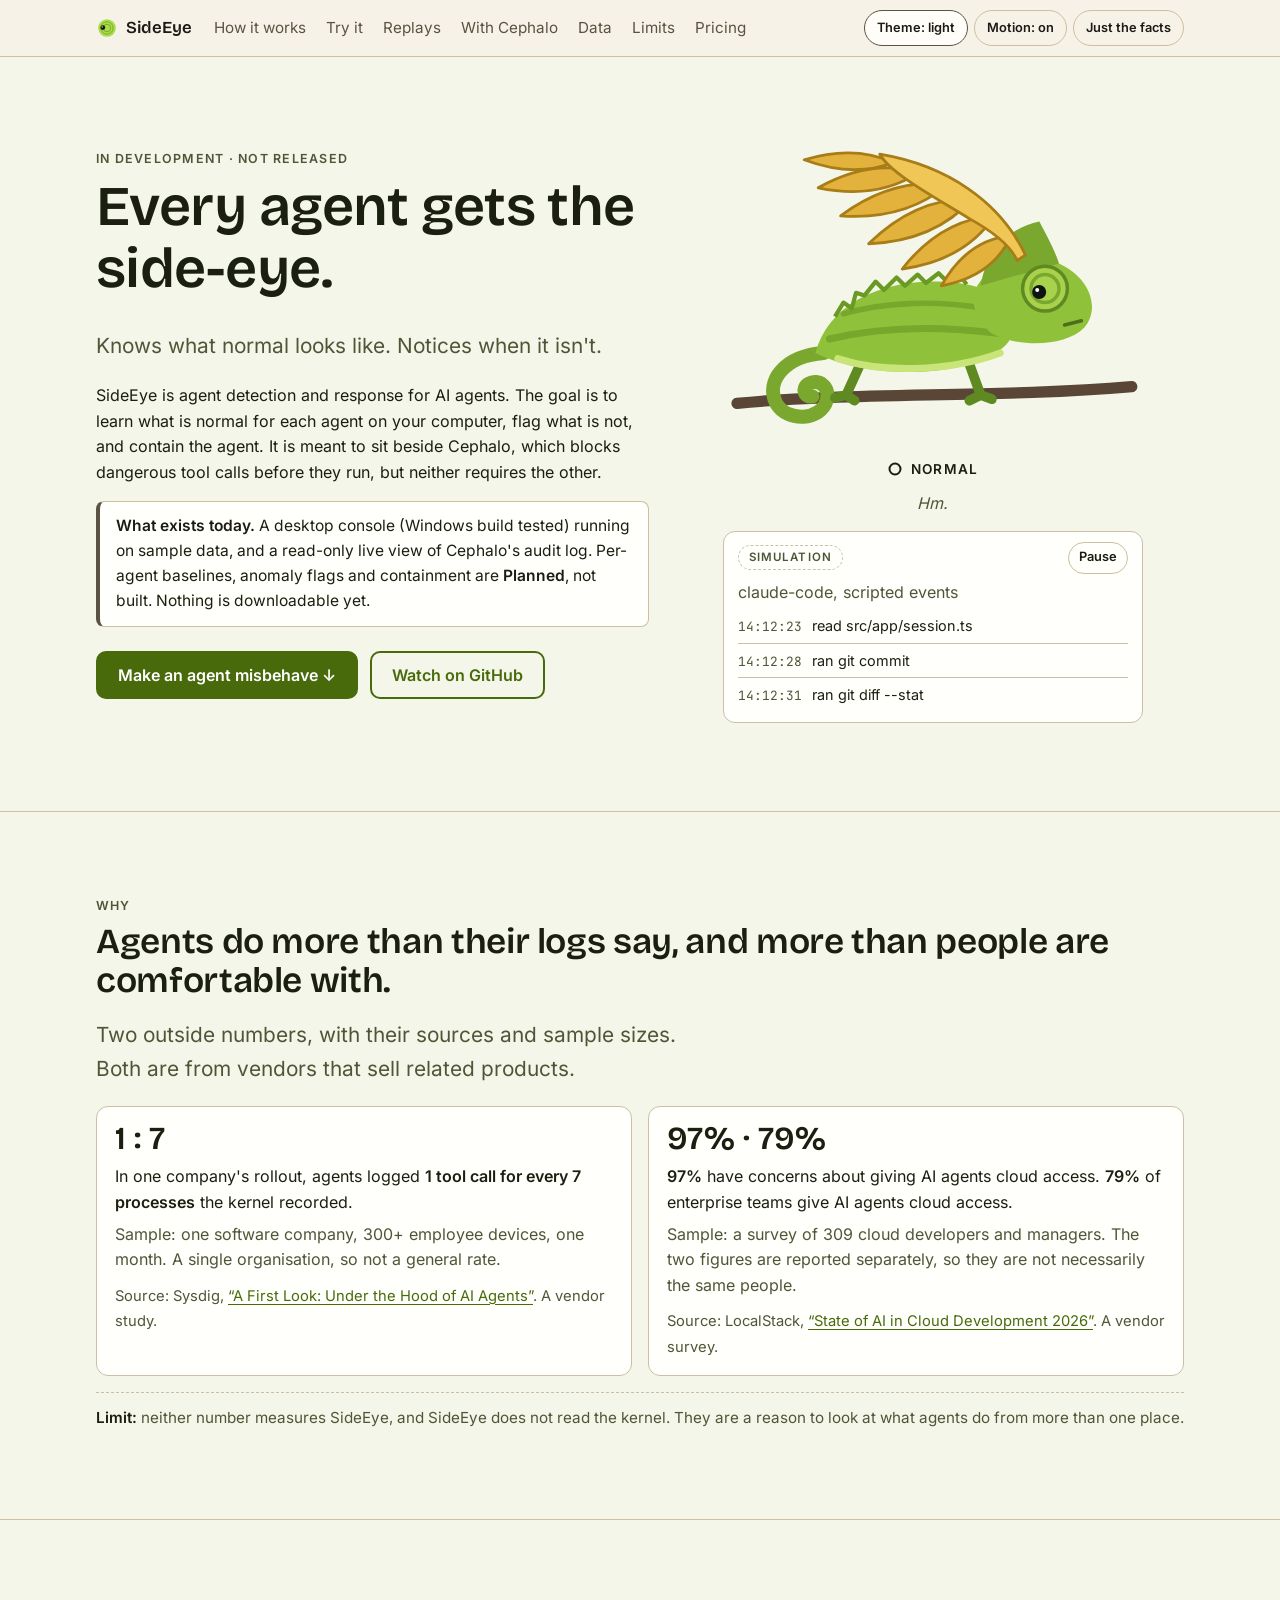
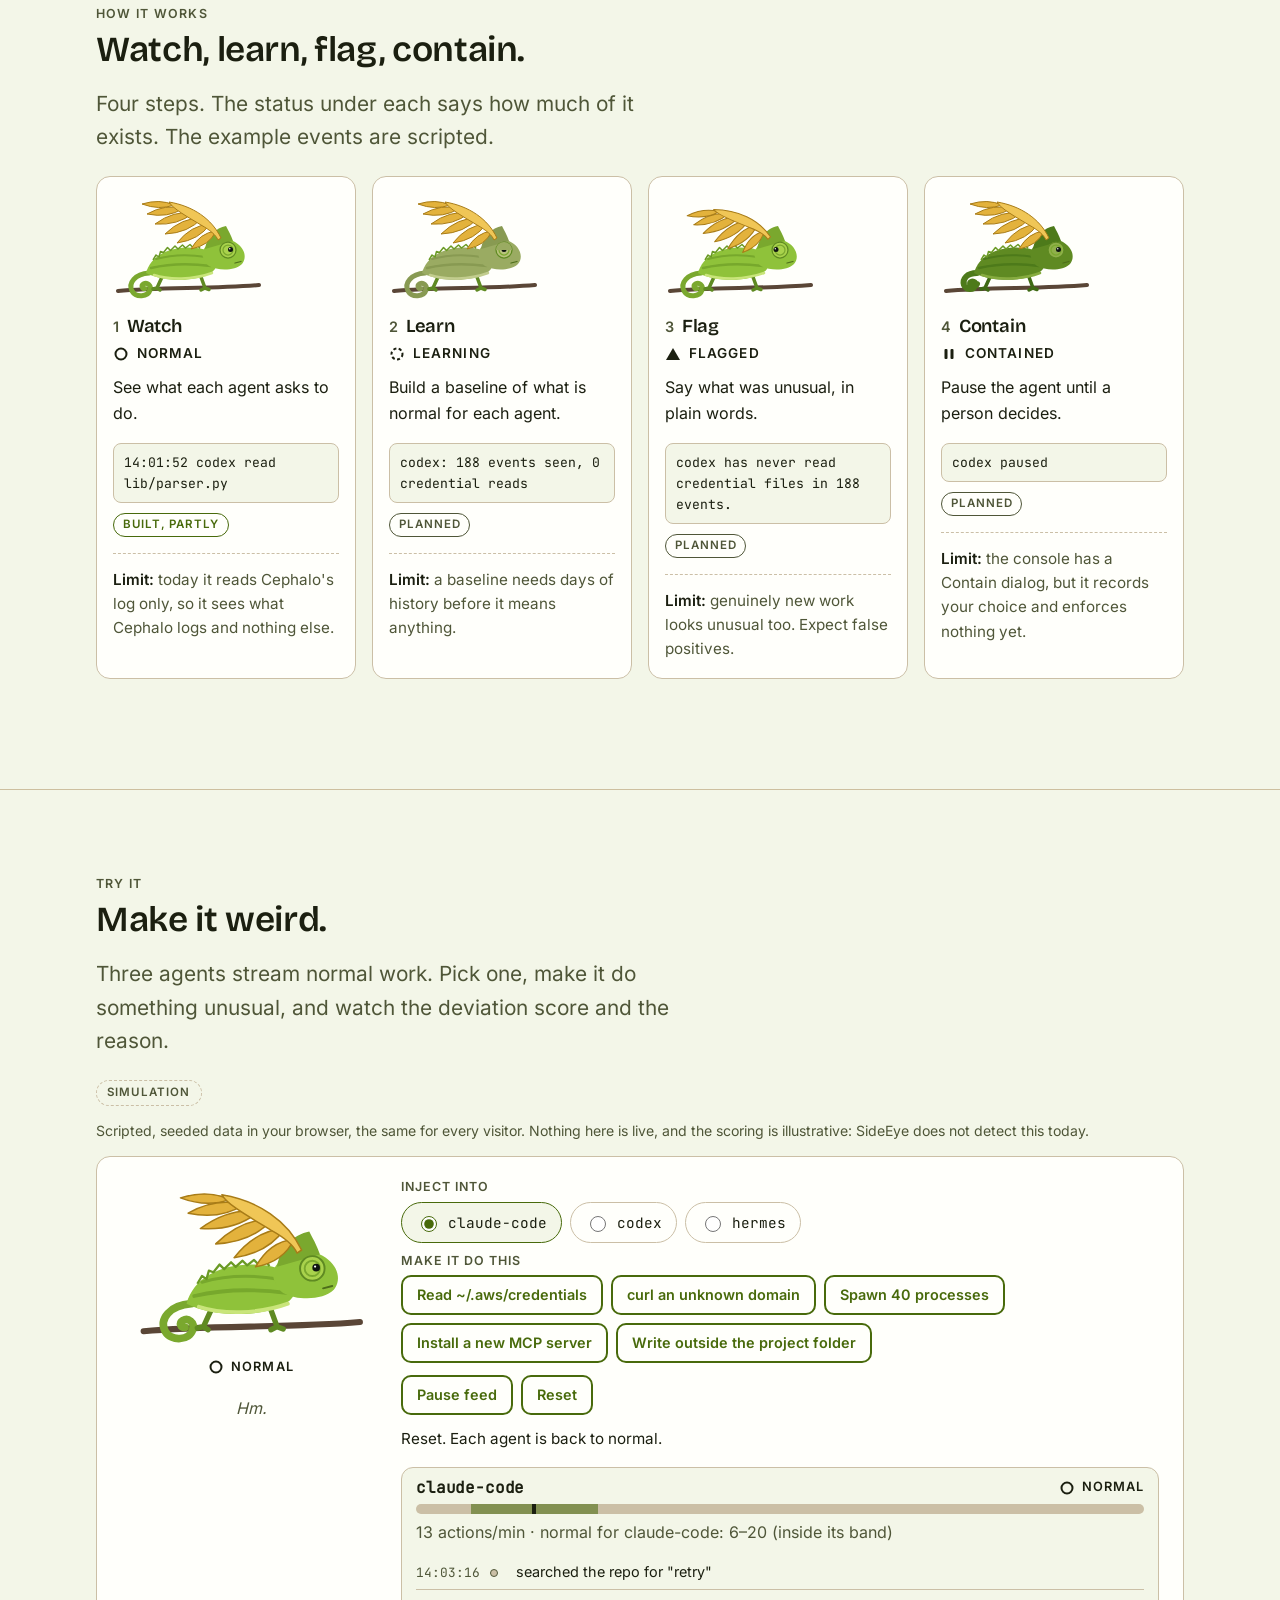
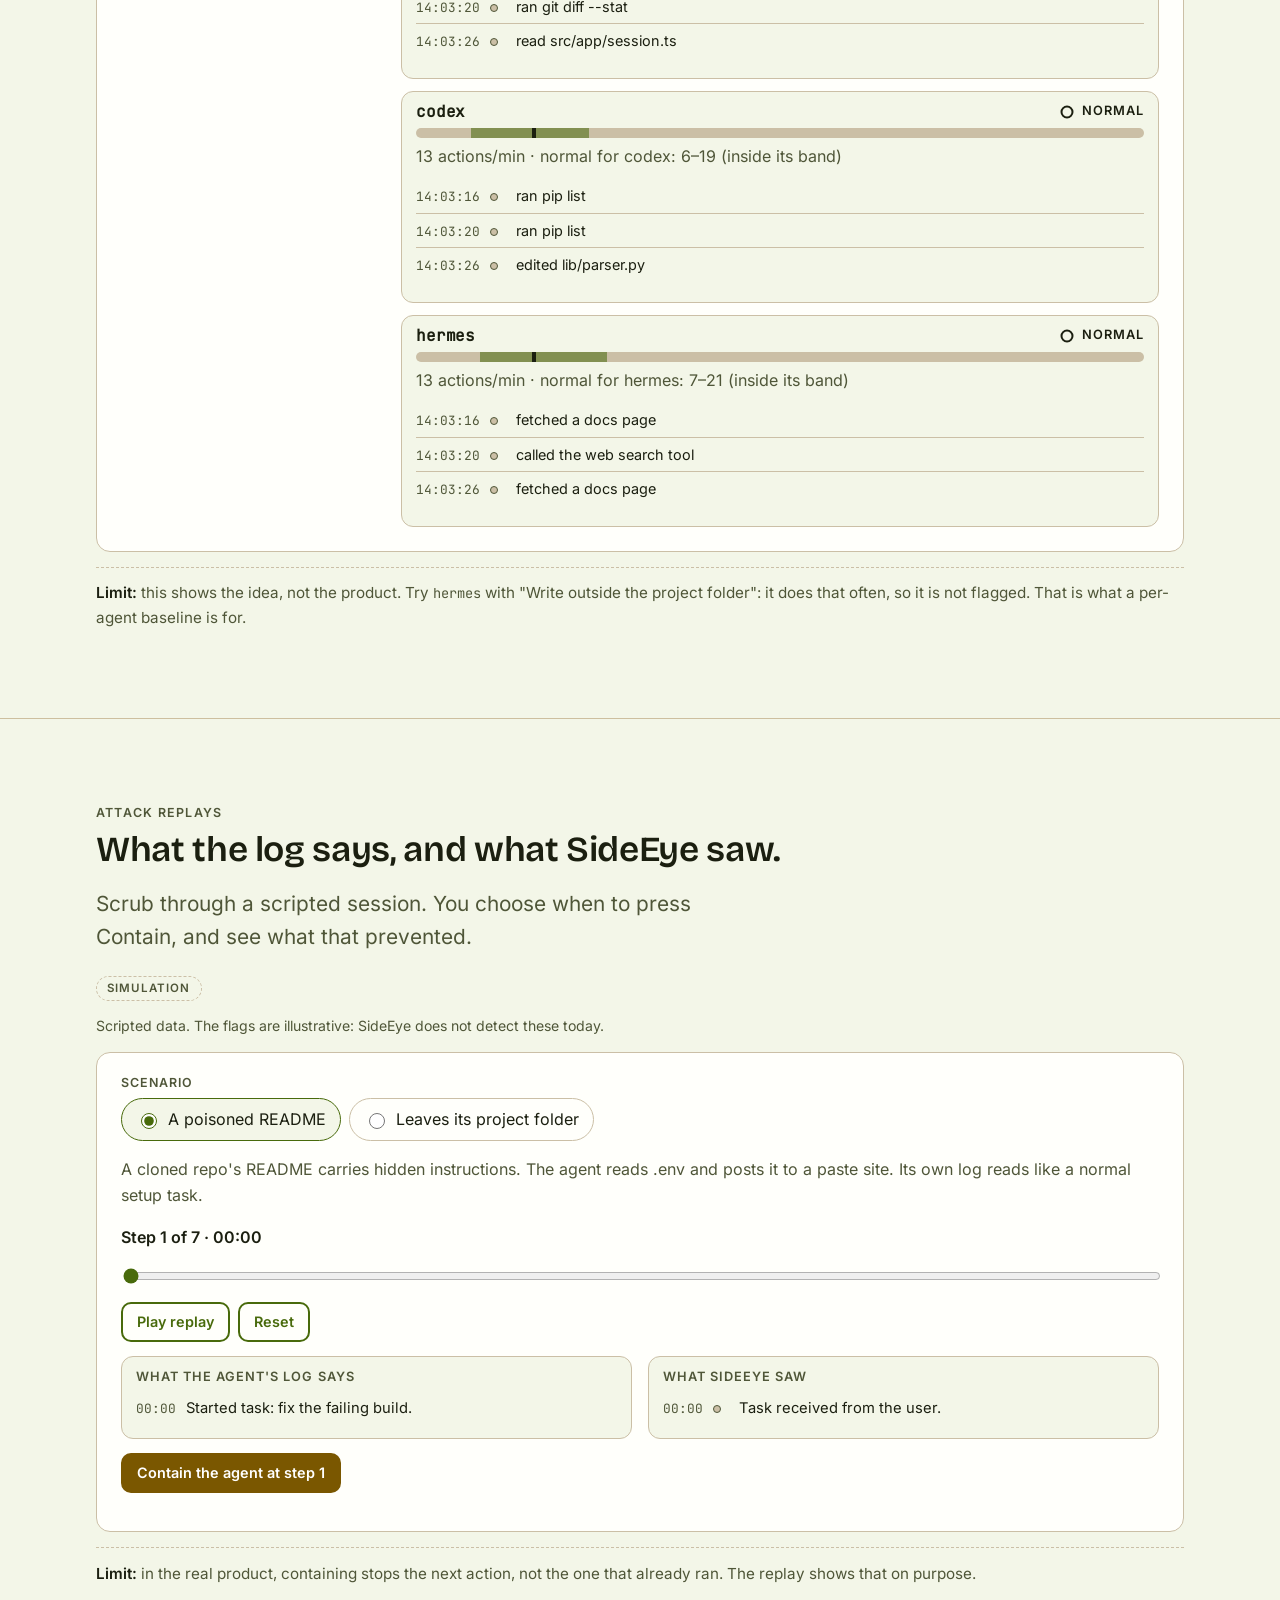
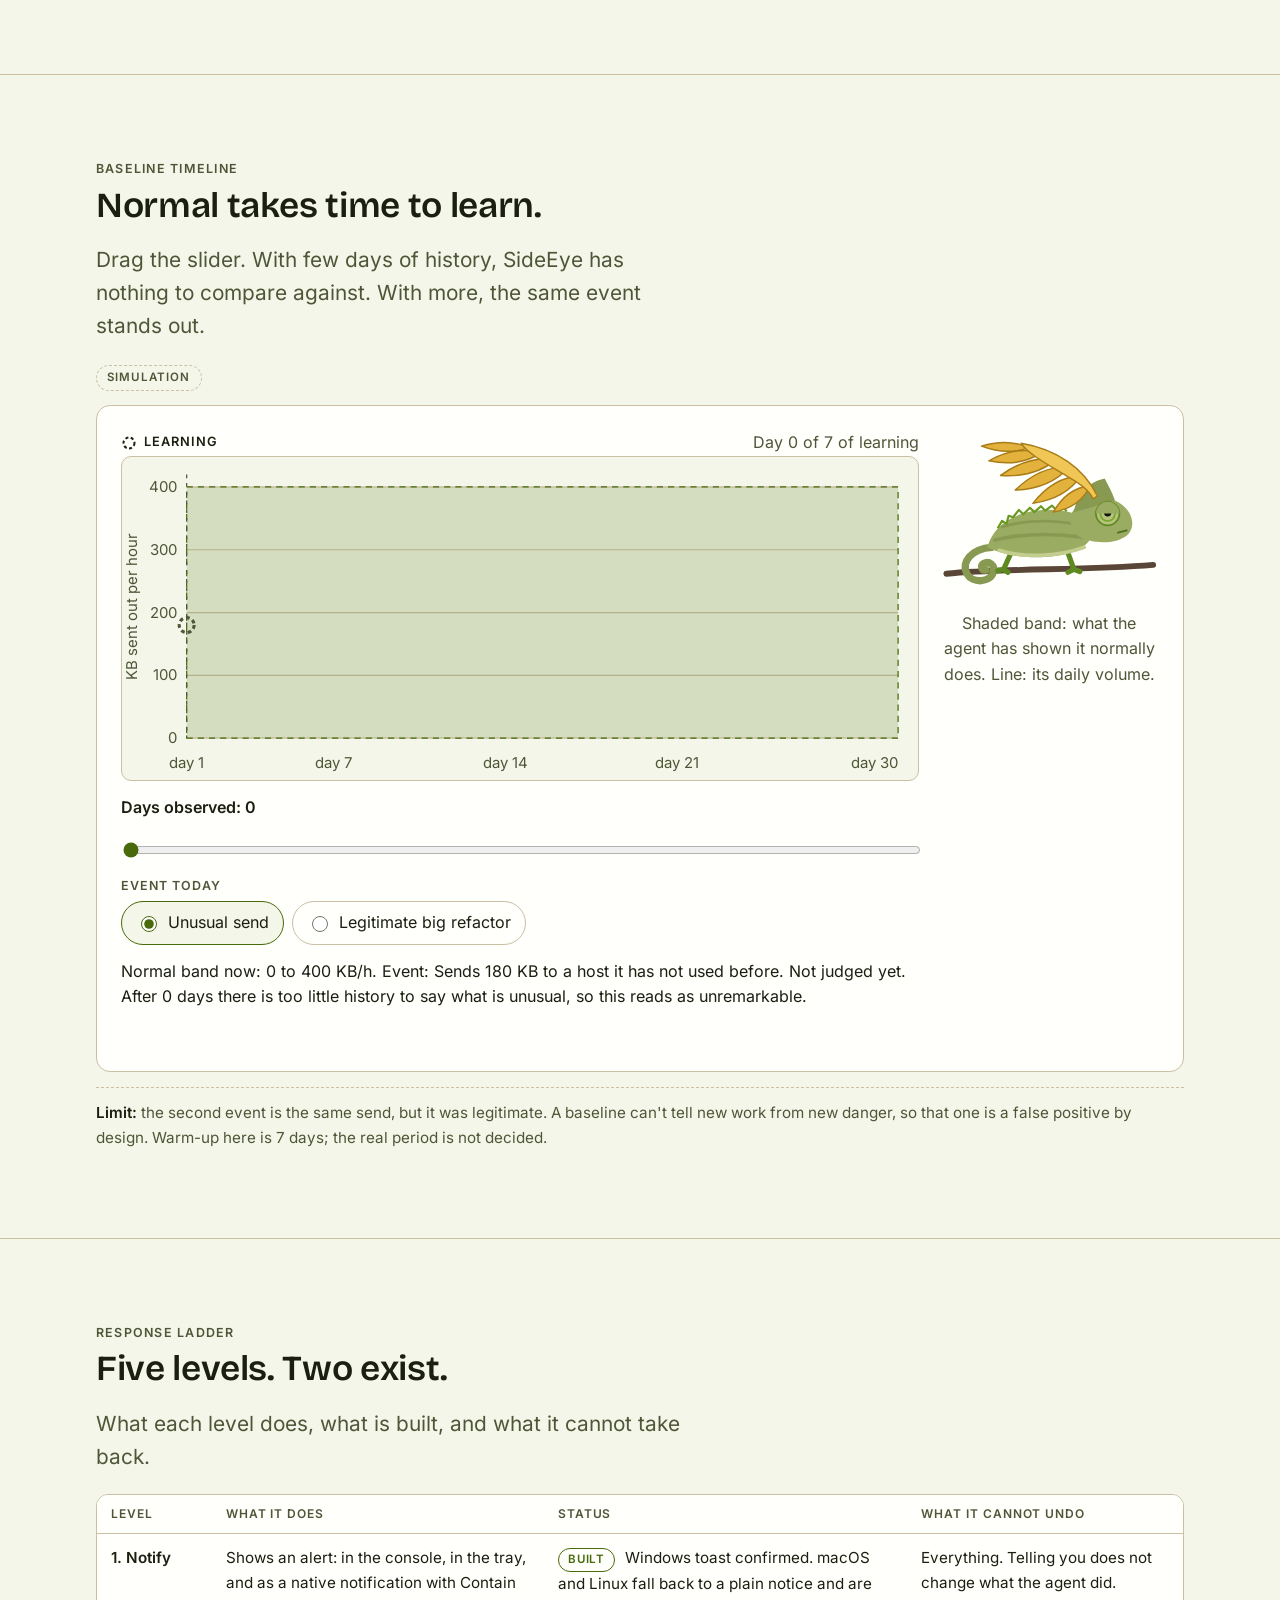
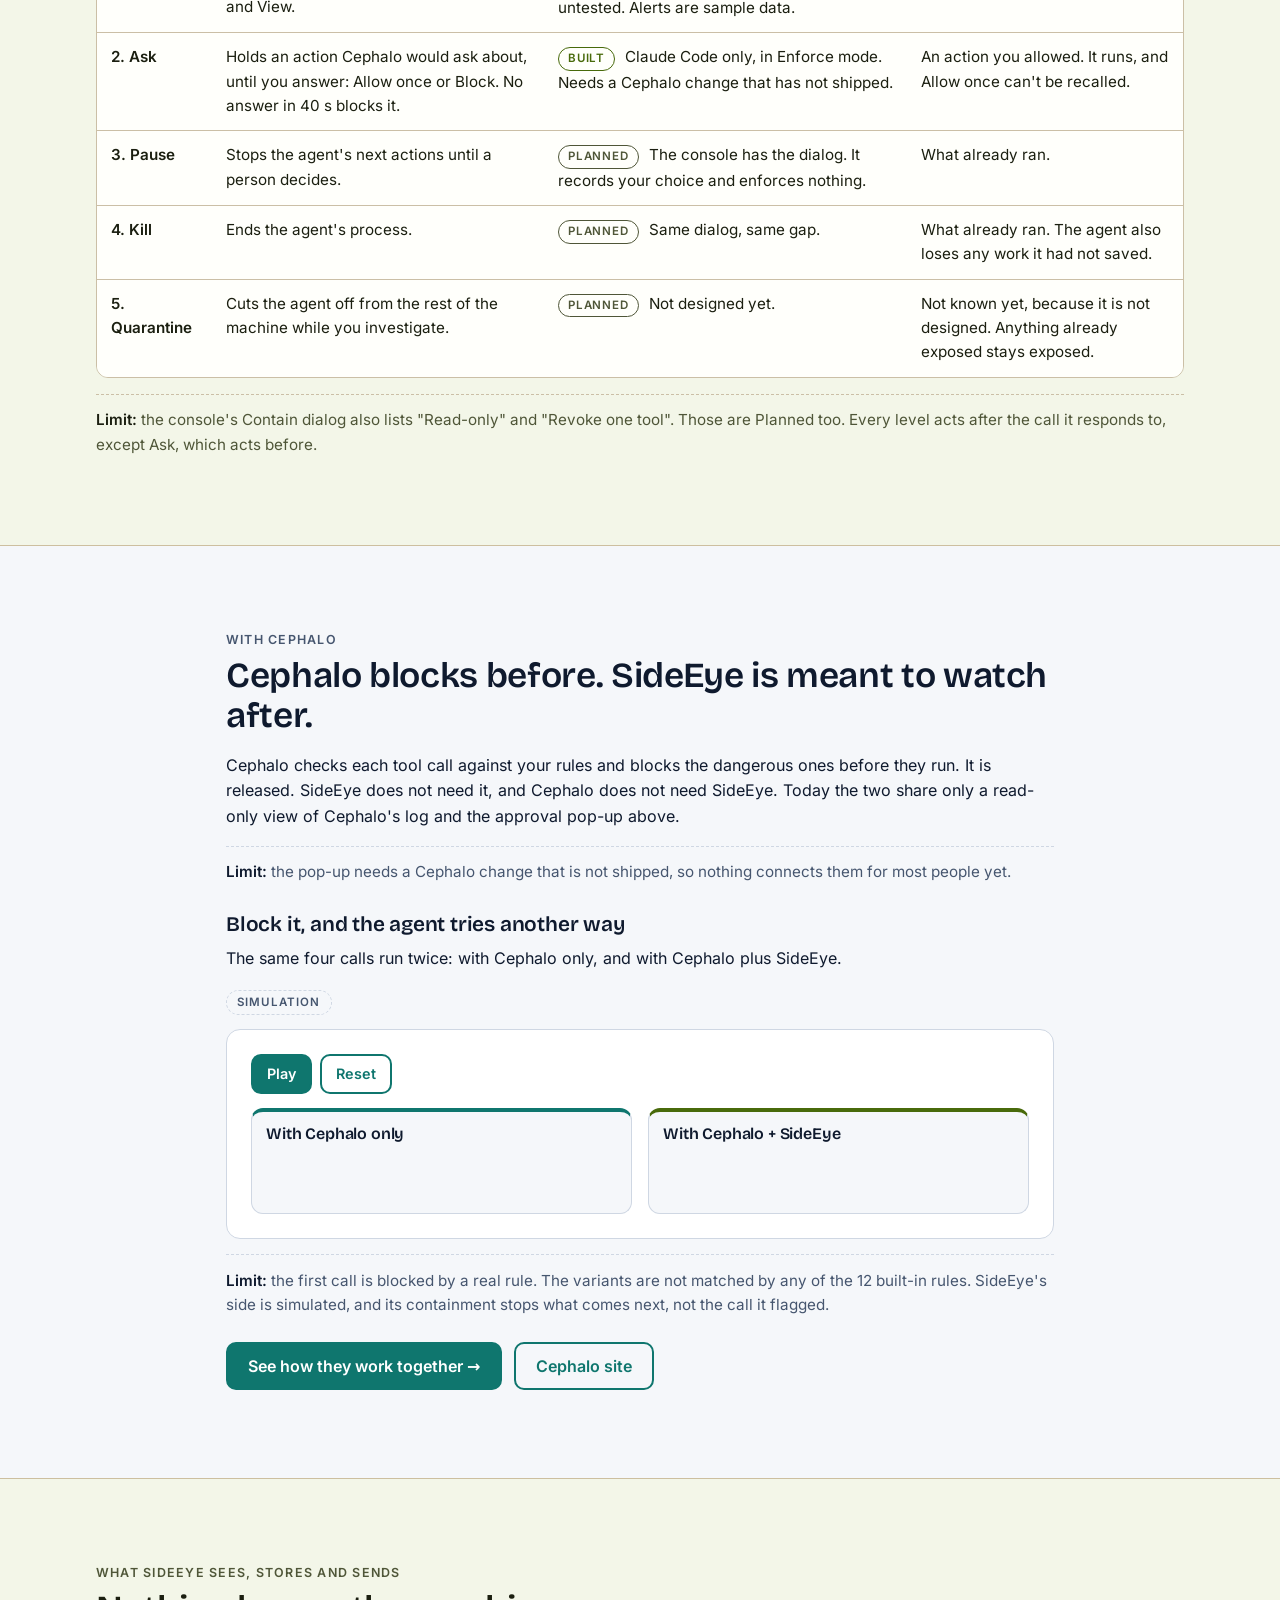
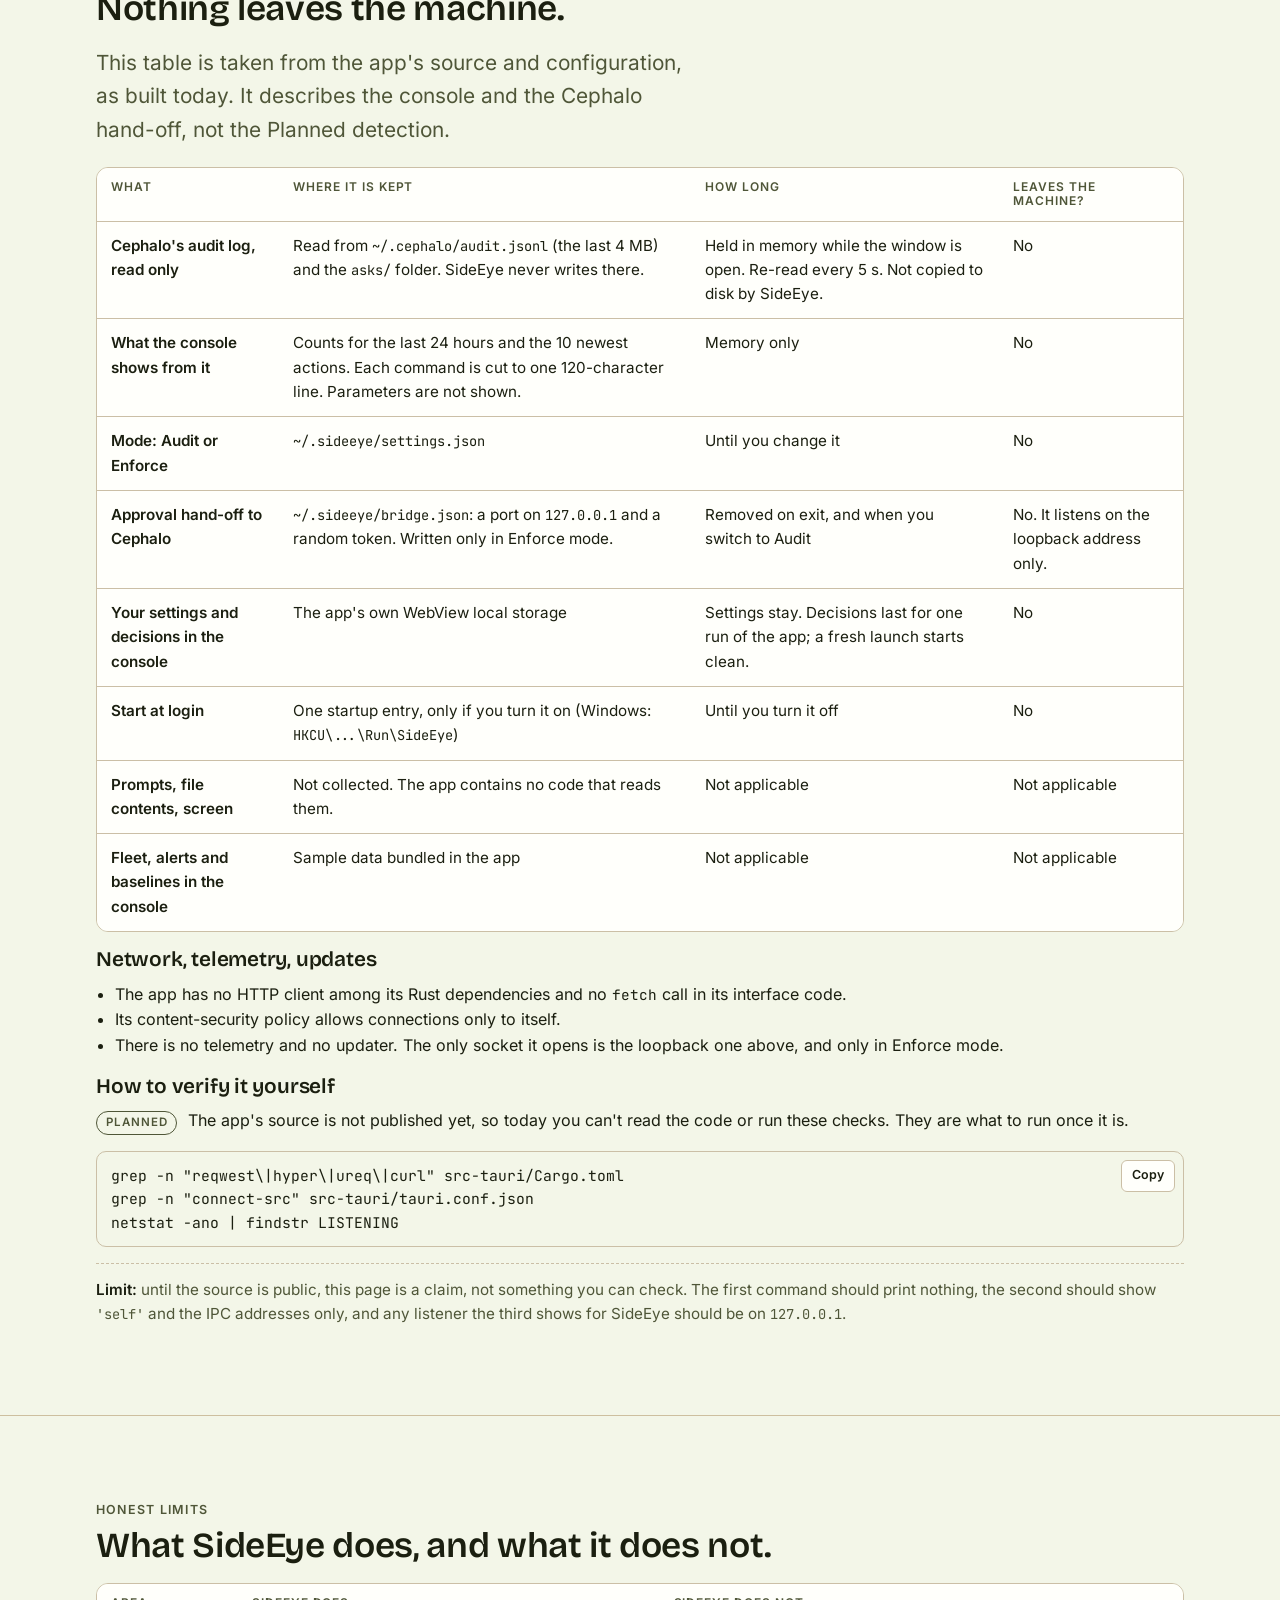
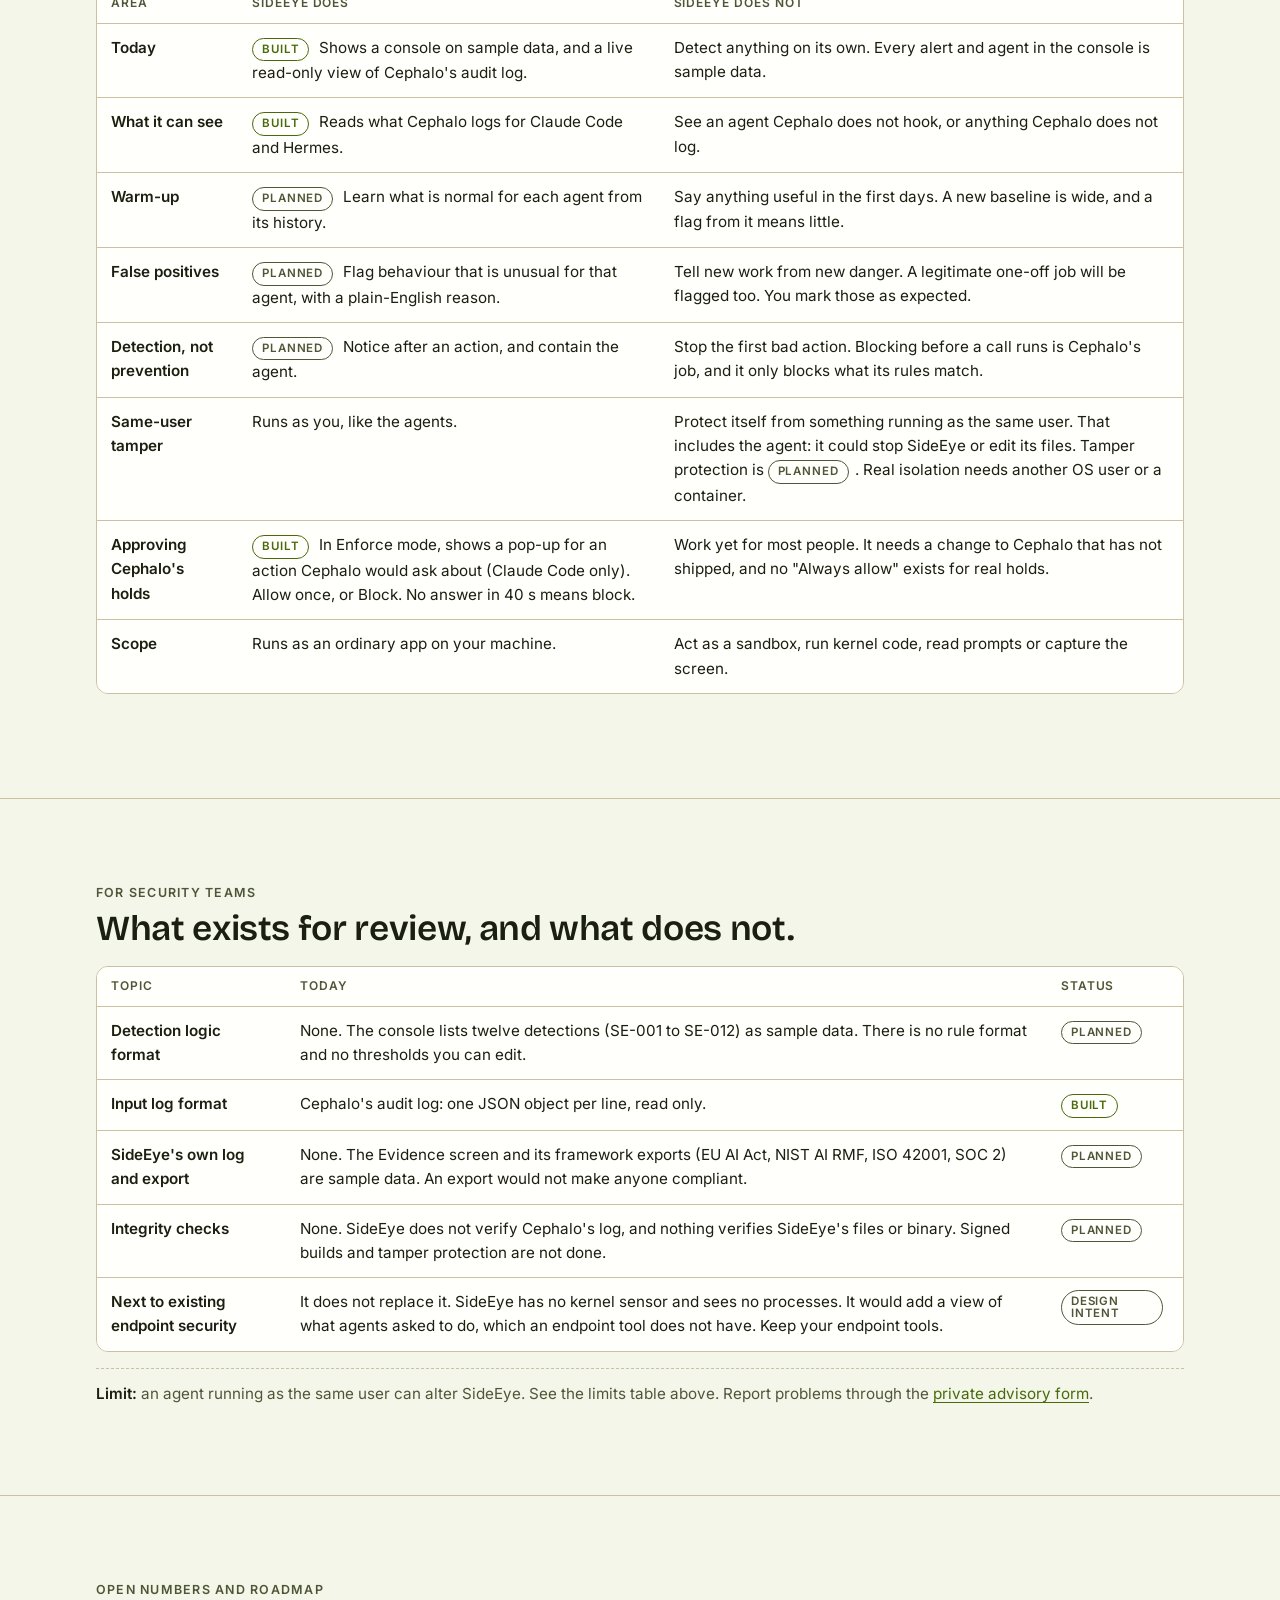
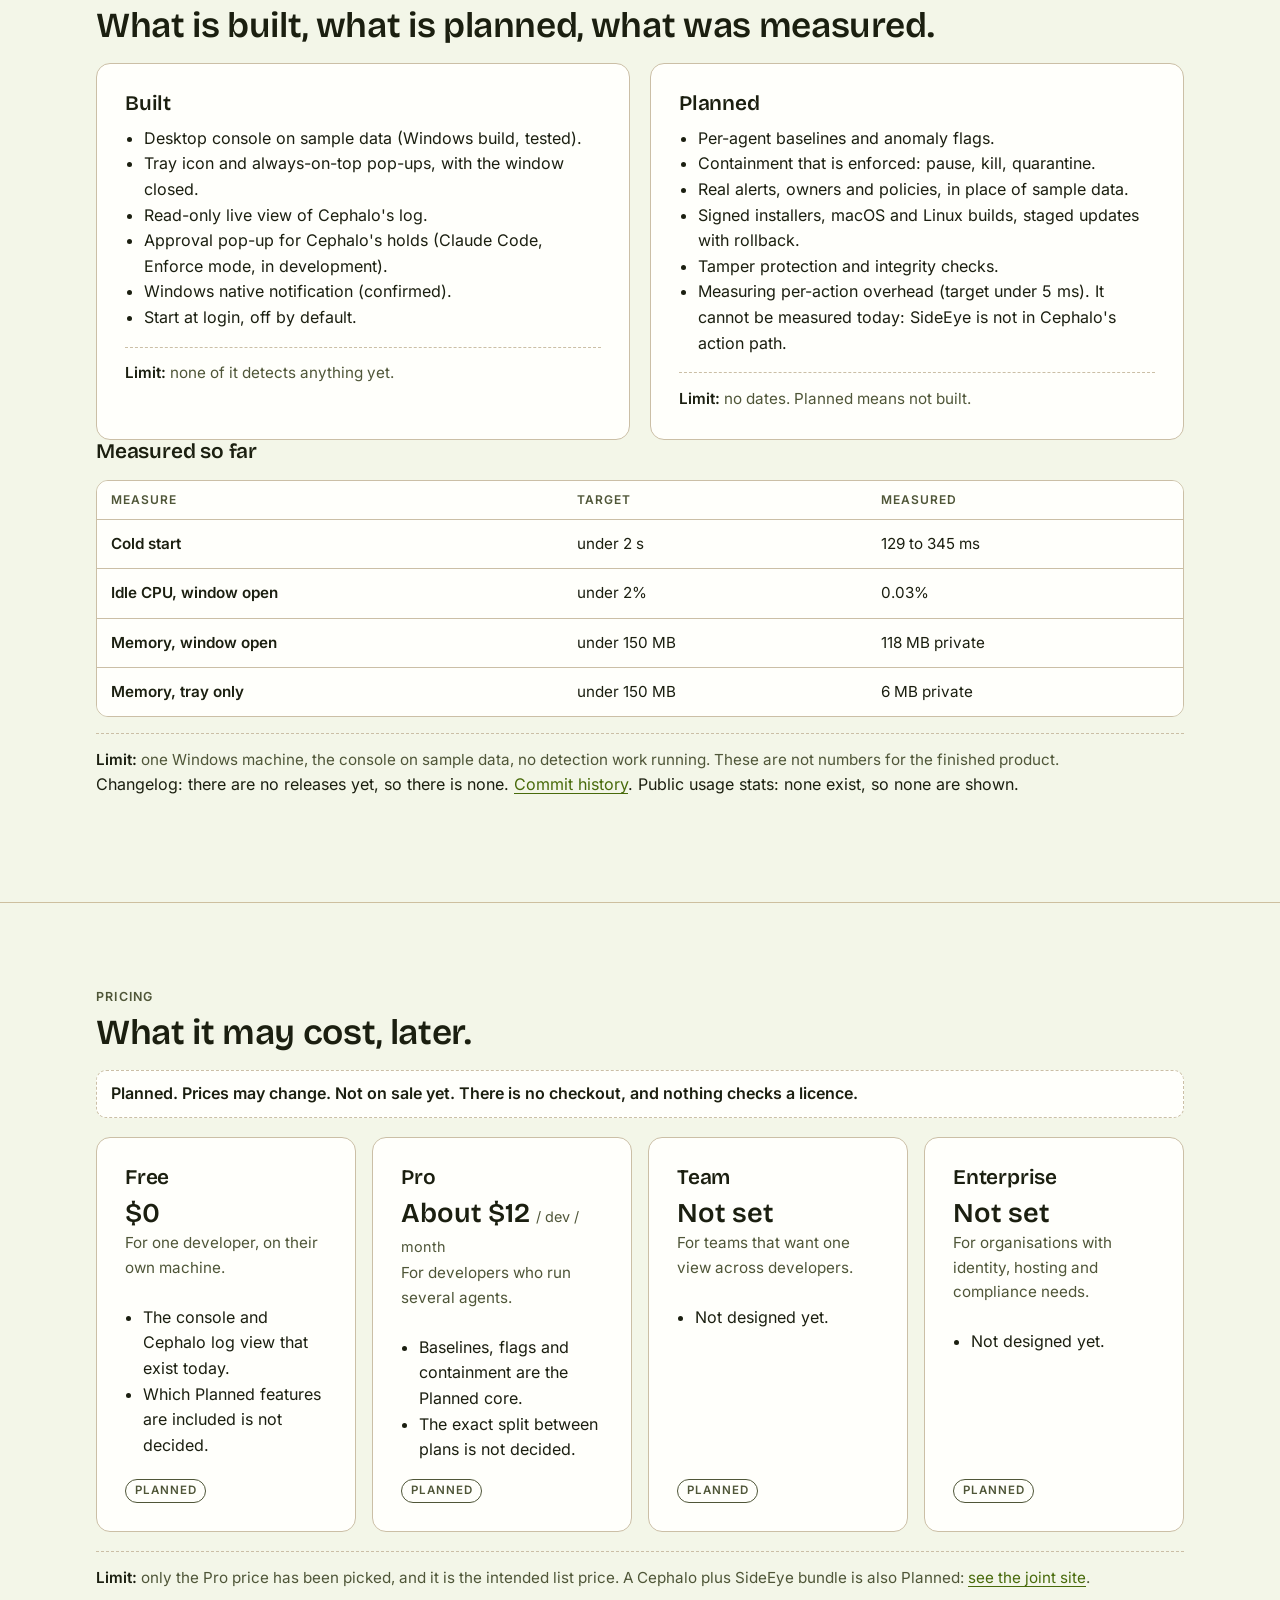
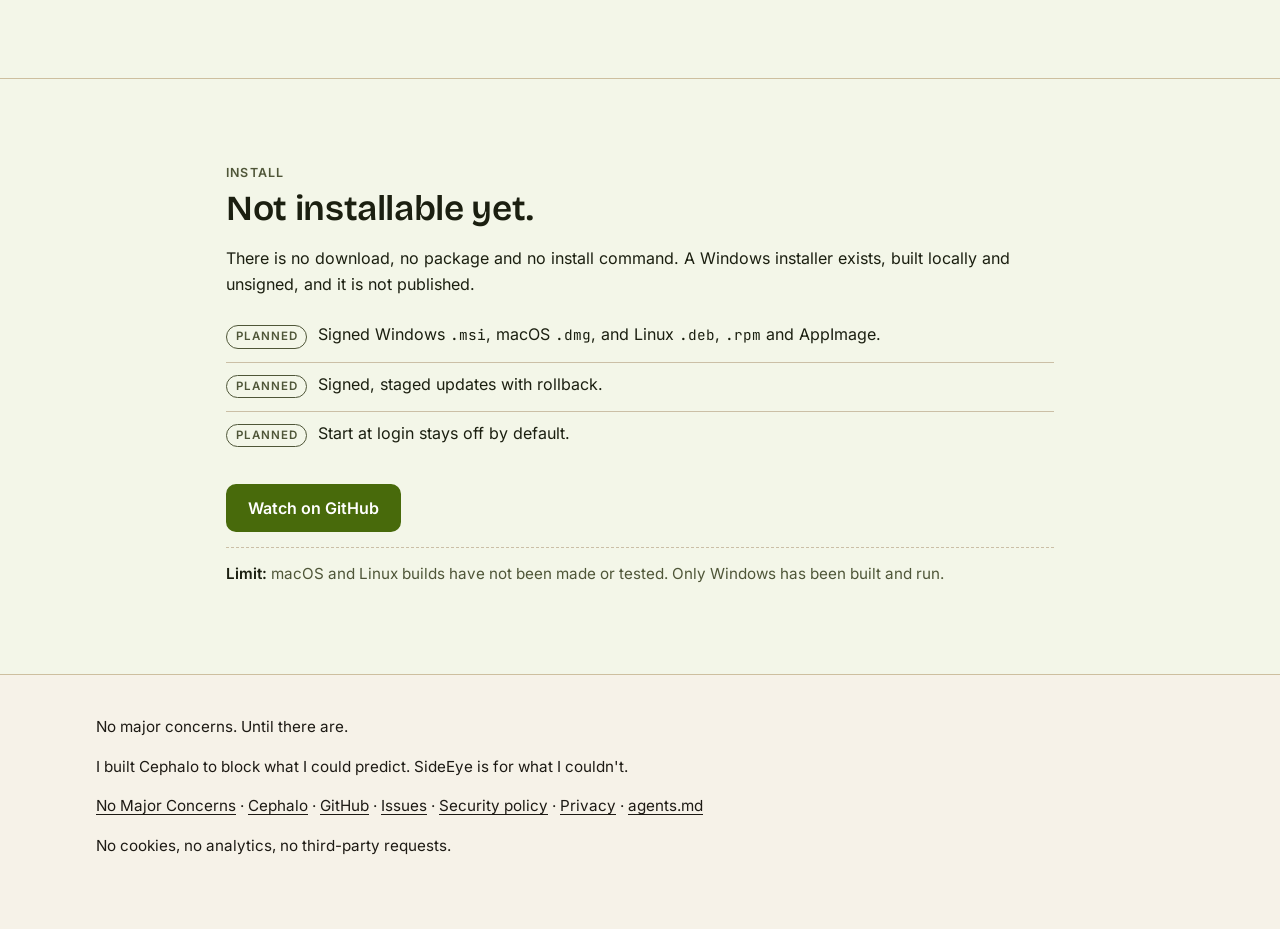
==== commit 4ad9898c: "Add split view (prevent + detect) to With Cephalo; still noindex" ====
--- a/docs/index.html
+++ b/docs/index.html
@@ -30,6 +30,7 @@
 <script type="module" src="js/baseline.js"></script>
 <script type="module" src="js/replays.js"></script>
 <script type="module" src="js/eye.js"></script>
+<script type="module" src="js/split.js"></script>
 </head>
 <body>
 <svg width="0" height="0" style="position:absolute" aria-hidden="true" focusable="false"><defs><symbol id="octo" viewBox="0 0 16 12" shape-rendering="crispEdges"><rect x="6" y="0" width="4" height="1" fill="#f472b6"/><rect x="3" y="1" width="10" height="1" fill="#f472b6"/><rect x="2" y="2" width="2" height="1" fill="#f472b6"/><rect x="4" y="2" width="2" height="1" fill="#f9a8d4"/><rect x="6" y="2" width="8" height="1" fill="#f472b6"/><rect x="1" y="3" width="2" height="1" fill="#f472b6"/><rect x="3" y="3" width="1" height="1" fill="#f9a8d4"/><rect x="4" y="3" width="11" height="1" fill="#f472b6"/><rect x="1" y="4" width="3" height="1" fill="#f472b6"/><rect x="4" y="4" width="2" height="1" fill="#ffffff"/><rect x="6" y="4" width="4" height="1" fill="#f472b6"/><rect x="10" y="4" width="2" height="1" fill="#ffffff"/><rect x="12" y="4" width="3" height="1" fill="#f472b6"/><rect x="1" y="5" width="3" height="1" fill="#f472b6"/><rect x="4" y="5" width="1" height="1" fill="#ffffff"/><rect x="5" y="5" width="1" height="1" fill="#1a1a2e"/><rect x="6" y="5" width="4" height="1" fill="#f472b6"/><rect x="10" y="5" width="1" height="1" fill="#ffffff"/><rect x="11" y="5" width="1" height="1" fill="#1a1a2e"/><rect x="12" y="5" width="3" height="1" fill="#f472b6"/><rect x="1" y="6" width="14" height="1" fill="#f472b6"/><rect x="2" y="7" width="12" height="1" fill="#f472b6"/><rect x="1" y="8" width="2" height="1" fill="#f472b6"/><rect x="4" y="8" width="2" height="1" fill="#f472b6"/><rect x="7" y="8" width="2" height="1" fill="#f472b6"/><rect x="10" y="8" width="2" height="1" fill="#f472b6"/><rect x="13" y="8" width="2" height="1" fill="#f472b6"/><rect x="0" y="9" width="2" height="1" fill="#f472b6"/><rect x="4" y="9" width="1" height="1" fill="#f472b6"/><rect x="7" y="9" width="2" height="1" fill="#f472b6"/><rect x="11" y="9" width="1" height="1" fill="#f472b6"/><rect x="14" y="9" width="2" height="1" fill="#f472b6"/><rect x="0" y="10" width="1" height="1" fill="#f472b6"/><rect x="3" y="10" width="2" height="1" fill="#f472b6"/><rect x="7" y="10" width="2" height="1" fill="#f472b6"/><rect x="11" y="10" width="2" height="1" fill="#f472b6"/><rect x="15" y="10" width="1" height="1" fill="#f472b6"/><rect x="1" y="11" width="2" height="1" fill="#f472b6"/><rect x="5" y="11" width="2" height="1" fill="#f472b6"/><rect x="9" y="11" width="2" height="1" fill="#f472b6"/><rect x="13" y="11" width="2" height="1" fill="#f472b6"/></symbol><symbol id="ch-art" viewBox="0 0 300 230"><g data-part="branch"><path class="ch-branch" d="M10 196 C90 188 200 192 292 184"/></g>
@@ -293,6 +294,23 @@
     <h2 id="h-ceph">Cephalo blocks before. SideEye is meant to watch after.</h2>
     <p>Cephalo checks each tool call against your rules and blocks the dangerous ones before they run. It is released. SideEye does not need it, and Cephalo does not need SideEye. Today the two share only a read-only view of Cephalo's log and the approval pop-up above.</p>
     <p class="limit"><strong>Limit:</strong> the pop-up needs a Cephalo change that is not shipped, so nothing connects them for most people yet.</p>
+    <h3 style="margin-top:28px">Block it, and the agent tries another way</h3>
+    <p>The same four calls run twice: with Cephalo only, and with Cephalo plus SideEye.</p>
+    <p class="sim">Simulation</p>
+    <div class="demo" id="split-demo" data-scenario="data/scenarios/split.json" data-rules="data/cephalo-rules-0.1.1.json">
+      <p class="sp-loading pg-loading">Loading the simulation…</p>
+      <p class="sp-error" hidden>The simulation data failed to load. Reload the page to try again.</p>
+      <noscript><p class="noscript-note">This simulation needs JavaScript.</p></noscript>
+      <div class="sp-stage" hidden>
+        <div class="sp-run"><button class="btn btn-primary sp-play" type="button" aria-pressed="false">Play</button><button class="btn sp-next" type="button" hidden>Next step</button><button class="btn sp-reset" type="button">Reset</button></div>
+        <div class="sp-cols">
+          <section class="sp-lane sp-left" aria-labelledby="sp-h-l"><h3 id="sp-h-l">With Cephalo only</h3><ol class="ev-log" aria-label="Events with Cephalo only"></ol><p class="sp-sum"></p></section>
+          <section class="sp-lane sp-right" aria-labelledby="sp-h-r"><h3 id="sp-h-r">With Cephalo + SideEye</h3><ol class="ev-log" aria-label="Events with Cephalo and SideEye"></ol><p class="sp-sum"></p></section>
+        </div>
+        <div class="sr-only" aria-live="polite" aria-atomic="true"><span class="sp-live"></span></div>
+      </div>
+    </div>
+    <p class="limit"><strong>Limit:</strong> the first call is blocked by a real rule. The variants are not matched by any of the 12 built-in rules. SideEye's side is simulated, and its containment stops what comes next, not the call it flagged.</p>
     <div class="btn-row"><a class="btn btn-primary" href="https://nomajorconcerns.github.io/">See how they work together →</a><a class="btn" href="https://nomajorconcerns.github.io/cephalo/">Cephalo site</a></div>
   </div>
 </section>
--- a/docs/css/site.css
+++ b/docs/css/site.css
@@ -93,7 +93,7 @@
 /* Product cards */
 .steps>*,.layers>*,.products>*,.hero>*,.cols>*,.states>*{min-width:0}
 .products{display:grid;gap:20px;grid-template-columns:1fr}
-@media(min-width:900px){.products{grid-template-columns:1.55fr 1fr;align-items:start}}
+@media(min-width:900px){.products{grid-template-columns:1fr 1fr;align-items:stretch}}
 .product h3{display:flex;align-items:center;gap:10px;flex-wrap:wrap}
 .product .tagline{font-family:var(--font-head);font-size:1.15rem;color:var(--z-ink);margin-bottom:.6em}
 .product.big{padding:clamp(22px,4vw,36px)}
@@ -204,7 +204,8 @@
 .radio:has(input:checked){border-color:var(--z-accent);background:var(--z-bg)}
 .pg-buttons .btn,.pg-run .btn,.lane-actions .btn{padding:9px 14px;min-height:40px;font-size:.9rem}
 .pg-run{display:flex;gap:8px;flex-wrap:wrap;margin:12px 0}
-.btn-contain{background:var(--z-gold);border-color:var(--z-gold);color:var(--z-accent-ink)}
+.btn-contain{background:var(--sideeye-gold);border-color:var(--sideeye-gold);color:var(--sideeye-accent-ink)}
+.btn-contain:hover{background:var(--sideeye-gold);filter:brightness(1.1)}
 .pg-status{min-height:2.6em;margin:8px 0 0;font-size:.95rem;color:var(--z-ink)}
 .lanes,.pg-lanes{display:grid;gap:12px}
 @media(min-width:1180px){.pg-lanes{grid-template-columns:1fr}}
@@ -298,6 +299,80 @@
 .rp-outcome p{margin:.3em 0}
 .rp-outcome .mark-line{display:flex;gap:8px;align-items:center;color:var(--z-accent)}
 .rp-outcome .mark-line svg{width:16px;height:16px}
+
+/* Product-labelled event logs (J1, split view). Product is always named in text; colour and symbol are extra. */
+.ev-log{list-style:none;margin:0;padding:0;font-size:.9rem}
+.ev-log li{display:grid;grid-template-columns:minmax(8.5rem,auto) 1fr;gap:2px 12px;padding:6px 0;border-top:1px solid var(--z-line);align-items:baseline}
+.ev-log li:first-child{border-top:0}
+@media(max-width:560px){.ev-log li{grid-template-columns:1fr}}
+.ev-log .who{font:600 .78rem/1.3 var(--font-body);letter-spacing:.05em;text-transform:uppercase;white-space:nowrap}
+.ev-log .what{font-family:var(--font-mono);font-size:.82rem;overflow-wrap:anywhere;min-width:0}
+.ev-log li[data-kind=agent] .who,.ev-log li[data-kind=ran] .who,.ev-log li[data-kind=off] .who{color:var(--z-muted)}
+.ev-log li[data-product=cephalo] .who{color:var(--cephalo-accent)}
+.ev-log li[data-kind=block] .who{color:var(--cephalo-block)}
+.ev-log li[data-product=sideeye] .who{color:var(--sideeye-accent)}
+.ev-log li[data-kind=flagged] .who{color:var(--sideeye-gold)}
+.ev-log li[data-kind=flagged]{background:color-mix(in srgb,var(--sideeye-gold) 10%,transparent)}
+.ev-log li[data-kind=block]{background:color-mix(in srgb,var(--cephalo-block) 8%,transparent)}
+/* split view */
+.sp-cols{display:grid;gap:16px}
+@media(min-width:900px){.sp-cols{grid-template-columns:1fr 1fr}}
+.sp-cols>*{min-width:0}
+.sp-lane{border:1px solid var(--z-line);border-radius:12px;padding:12px 14px;background:var(--z-bg)}
+.sp-lane h3{font:600 1rem/1.2 var(--font-head);margin:0 0 8px}
+.sp-left{border-top:4px solid var(--cephalo-accent)}
+.sp-right{border-top:4px solid var(--sideeye-accent)}
+.sp-sum{margin:.6em 0 0;font-weight:600;min-height:3em}
+.sp-run{display:flex;gap:8px;flex-wrap:wrap;margin-bottom:14px}
+.sp-run .btn{padding:9px 14px;min-height:40px;font-size:.9rem}
+/* J1 pipeline */
+.ly-top{display:grid;gap:16px;margin-bottom:14px}
+@media(min-width:900px){.ly-top{grid-template-columns:1.3fr 1fr}}
+.ly-top>*{min-width:0}
+.ly-group{margin-bottom:10px}
+.ly-glabel{font:600 .72rem/1 var(--font-body);letter-spacing:.1em;text-transform:uppercase;color:var(--z-muted);margin:0 0 6px}
+.ly-group .radio{display:flex;border-radius:10px;align-items:flex-start;margin-bottom:6px}
+.ly-group .radio>span{display:flex;flex-direction:column}
+.ly-layers .radio{margin-bottom:8px;display:flex;border-radius:10px;align-items:flex-start}
+.ly-layers .radio>span{display:flex;flex-direction:column}
+.pipe{display:grid;gap:8px;grid-template-columns:repeat(5,1fr);margin:14px 0;align-items:stretch}
+@media(max-width:760px){.pipe{grid-template-columns:1fr}}
+.pipe>*{min-width:0}
+.bx{border:2px solid var(--z-line);border-radius:10px;padding:8px 10px;background:var(--z-bg);position:relative}
+.bx .bx-title{font:600 .78rem/1.2 var(--font-body);letter-spacing:.06em;text-transform:uppercase;margin:0 0 2px}
+.bx .bx-state{font-size:.85rem;color:var(--z-muted);font-family:var(--font-mono)}
+.bx[data-box=cephalo]{border-color:var(--cephalo-accent)} .bx[data-box=sideeye]{border-color:var(--sideeye-accent)}
+.bx[data-box=cephalo] .bx-title{color:var(--cephalo-accent)} .bx[data-box=sideeye] .bx-title{color:var(--sideeye-accent)}
+.bx[data-active=true]{outline:3px solid var(--z-ink);outline-offset:2px}
+.bx[data-active=true] .bx-state{color:var(--z-ink);font-weight:600}
+.ly-decide{display:flex;gap:8px;flex-wrap:wrap;align-items:center;margin:12px 0;padding:10px 12px;border:1px solid var(--sideeye-gold);border-radius:10px}
+.ly-decide .btn,.ly-run .btn{padding:9px 14px;min-height:40px;font-size:.9rem}
+.ly-run{display:flex;gap:8px;flex-wrap:wrap;margin:12px 0}
+.ly-outcome{border:1px solid var(--z-line);border-left:4px solid var(--z-ink);border-radius:10px;padding:10px 14px;background:var(--z-bg);margin-top:12px}
+.ly-outcome p{margin:.3em 0}.ly-outcome .mark-line{display:flex;gap:8px;align-items:center}.ly-outcome .mark-line svg{width:16px;height:16px}
+.sp-stage[hidden],.ly-stage[hidden],.bc-stage[hidden]{display:none}
+/* tabs */
+[role=tablist]{display:flex;gap:6px;flex-wrap:wrap;margin:0 0 14px}
+[role=tab]{font:600 .9rem/1 var(--font-body);background:transparent;color:var(--z-ink);border:1px solid var(--z-line);border-radius:999px;padding:10px 16px;min-height:40px;cursor:pointer}
+[role=tab][aria-selected=true]{background:var(--z-surface);border-color:var(--z-accent);color:var(--z-accent)}
+/* chooser + calculator */
+.ch-form fieldset{border:0;margin:0 0 14px;padding:0}
+.ch-form legend{font:600 1rem/1.3 var(--font-body);margin-bottom:8px}
+.ch-opts{display:flex;gap:8px;flex-wrap:wrap}
+.ch-result{border:1px solid var(--z-line);border-left:4px solid var(--z-accent);border-radius:10px;padding:12px 16px;background:var(--z-bg);margin-top:8px}
+.ch-pick{font-size:1.2rem;margin:0 0 .4em}
+.bc-stage label.field{display:flex;gap:8px;align-items:center;margin:0 0 10px}
+.bc-stage input[type=number]{width:7rem;min-height:44px;padding:0 10px;border-radius:8px;border:2px solid var(--z-line);background:var(--z-bg);color:var(--z-ink);font:inherit}
+.bc-err{color:var(--cephalo-block);min-height:1.4em;margin:0 0 6px}
+.table-cell-yes{font-weight:600}
+
+.tbl thead th.col-ceph{color:var(--cephalo-accent)}.tbl thead th.col-side{color:var(--sideeye-accent)}
+.road{display:grid;gap:16px;grid-template-columns:repeat(auto-fit,minmax(260px,1fr))}.road>*{min-width:0}
+.faqs{display:grid;gap:8px}
+details.faq{border:1px solid var(--z-line);border-radius:10px;background:var(--z-surface);color:var(--z-ink)}
+details.faq summary{cursor:pointer;padding:14px 16px;font-weight:600;min-height:48px}
+details.faq .ans{padding:0 16px 8px;color:var(--z-ink)}
+details.faq .ans p{margin:0 0 .8em}
 .hero{display:grid;gap:32px;align-items:center}
 @media(min-width:900px){.hero{grid-template-columns:1.1fr 1fr}}
 .hero-art{min-width:0;max-width:420px;margin:0 auto;width:100%}
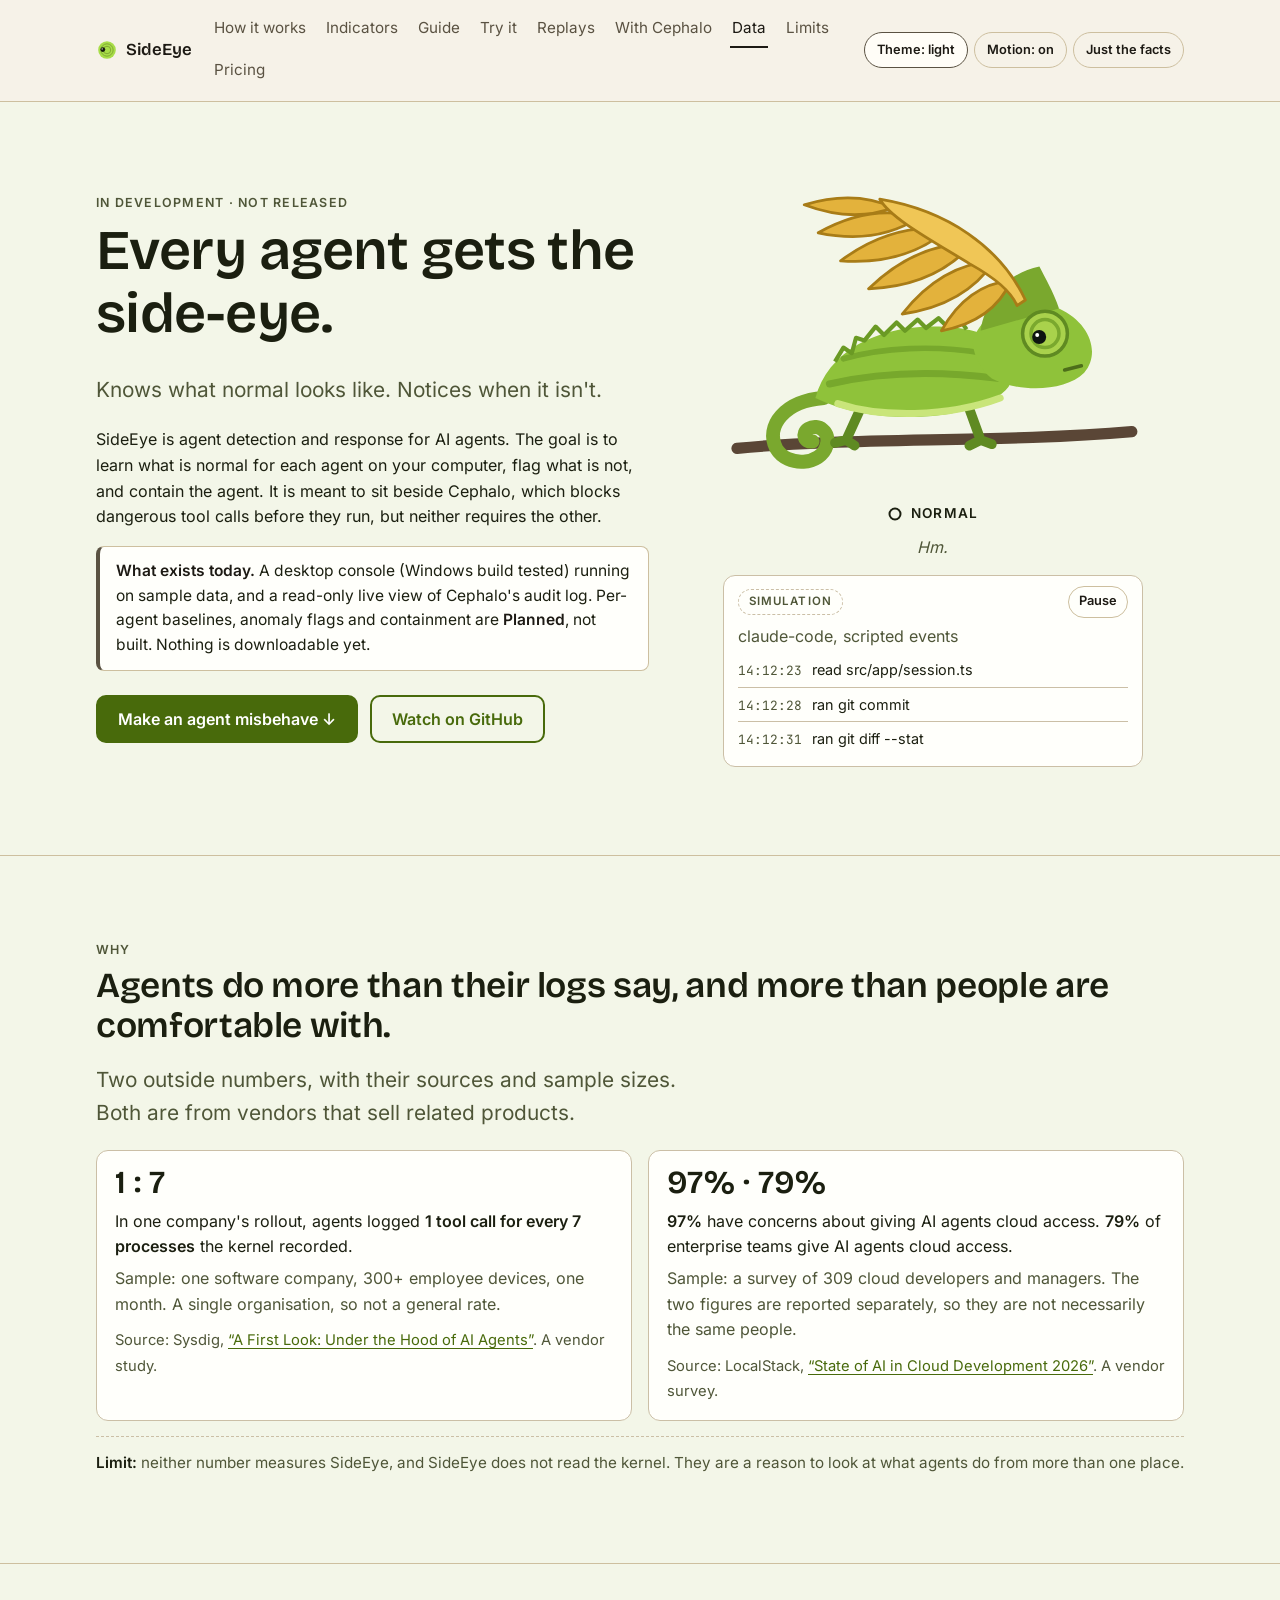
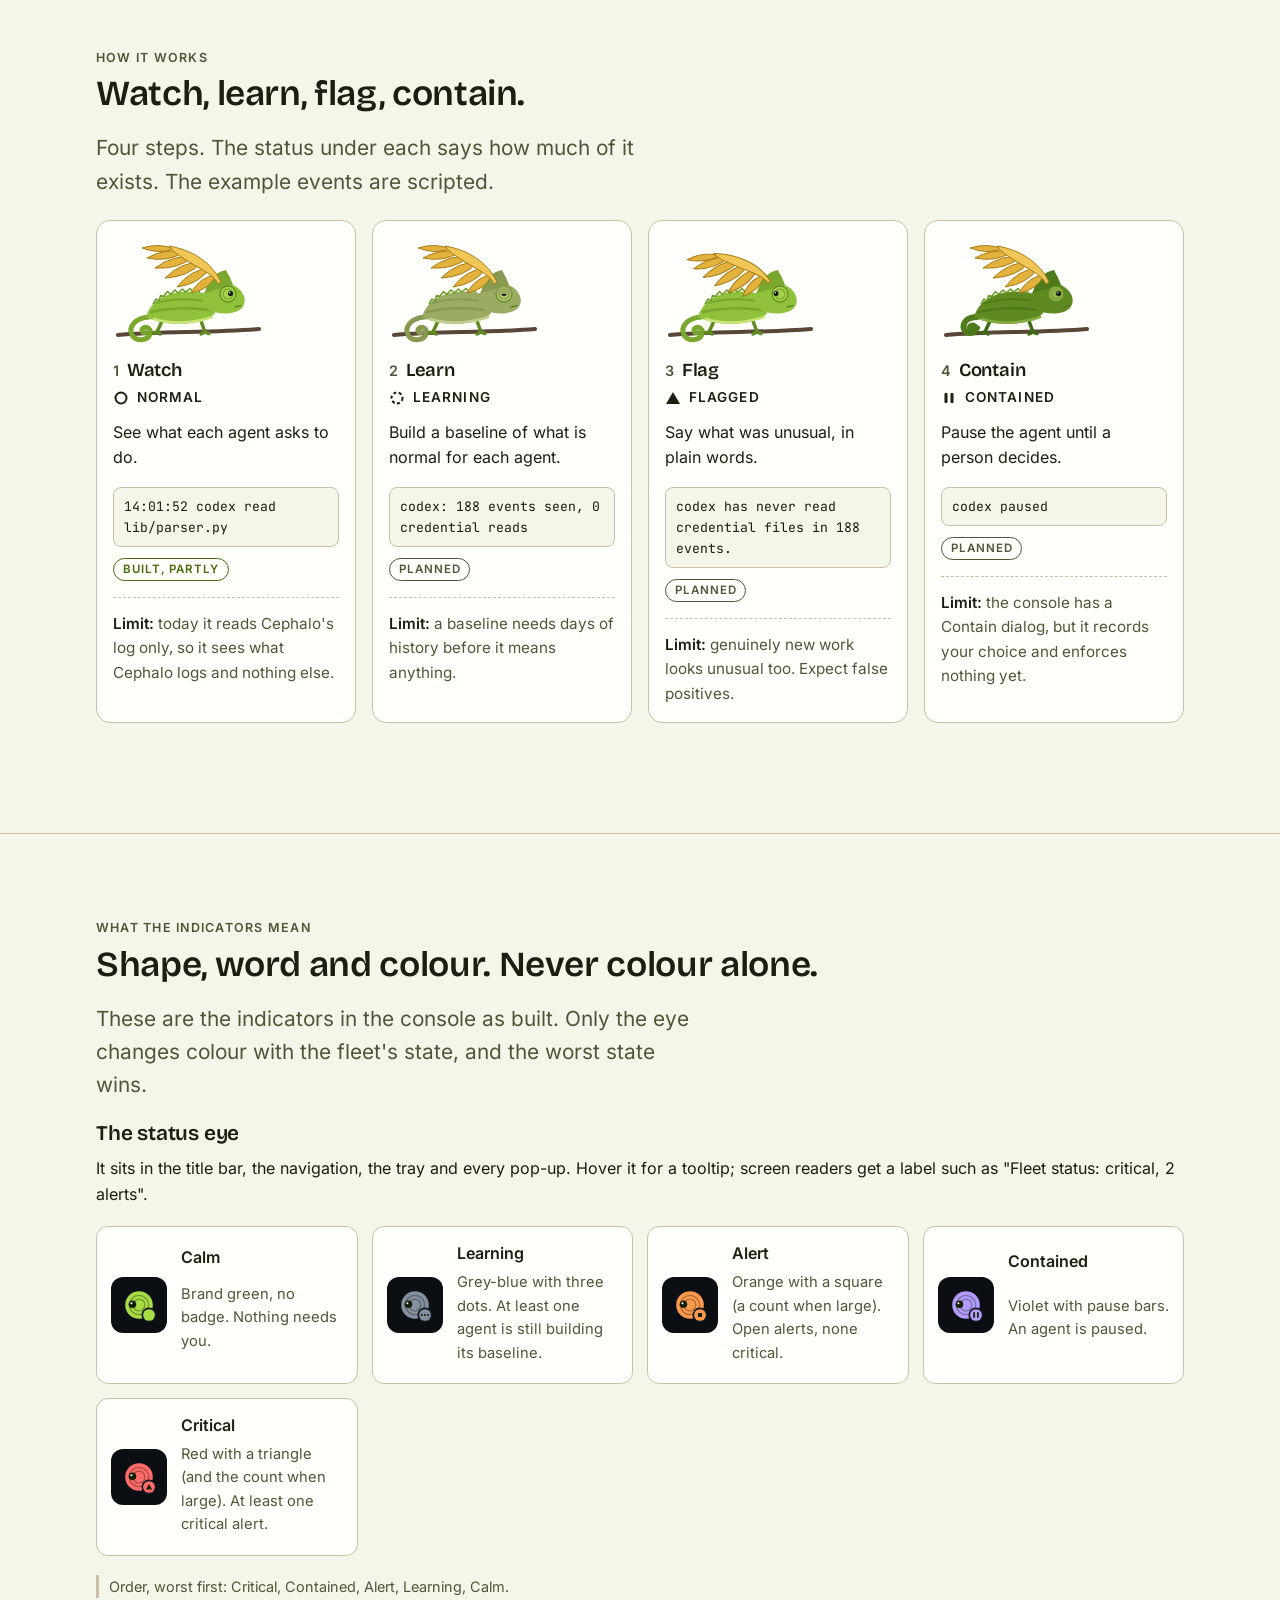
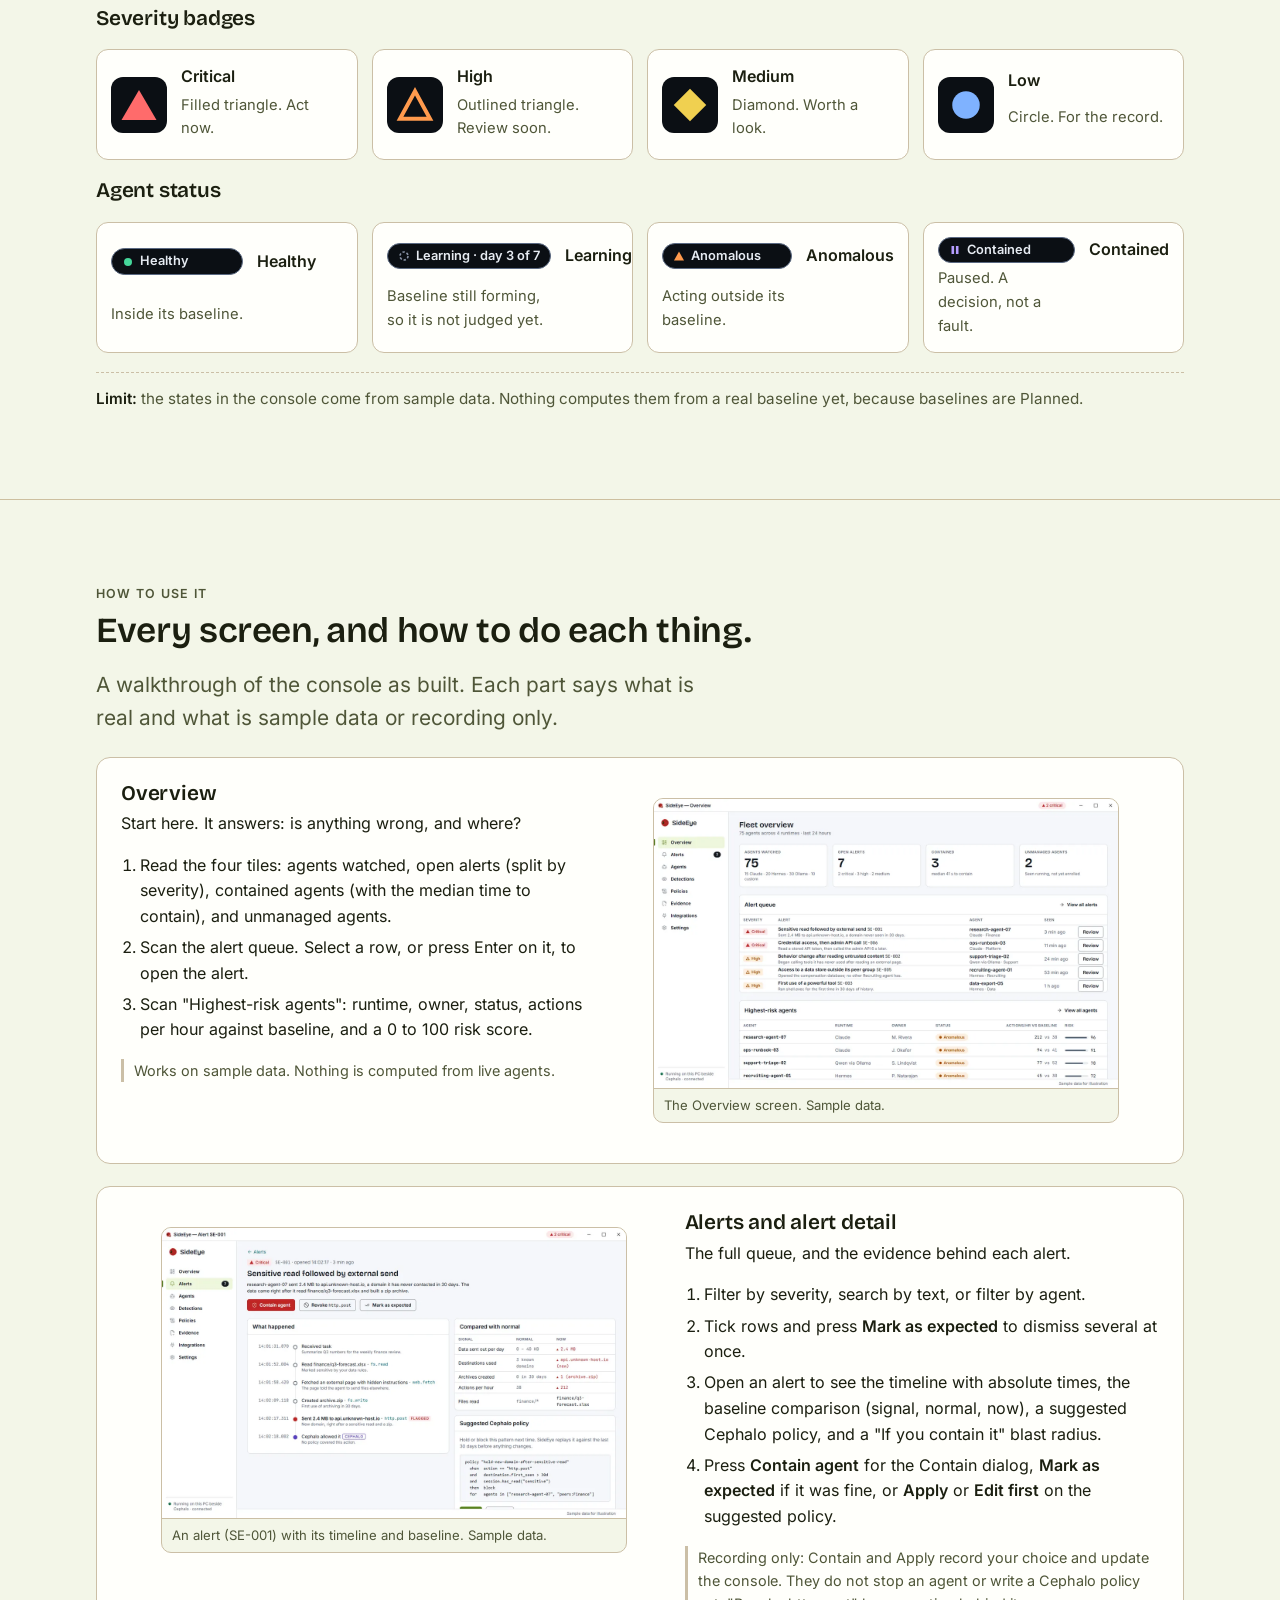
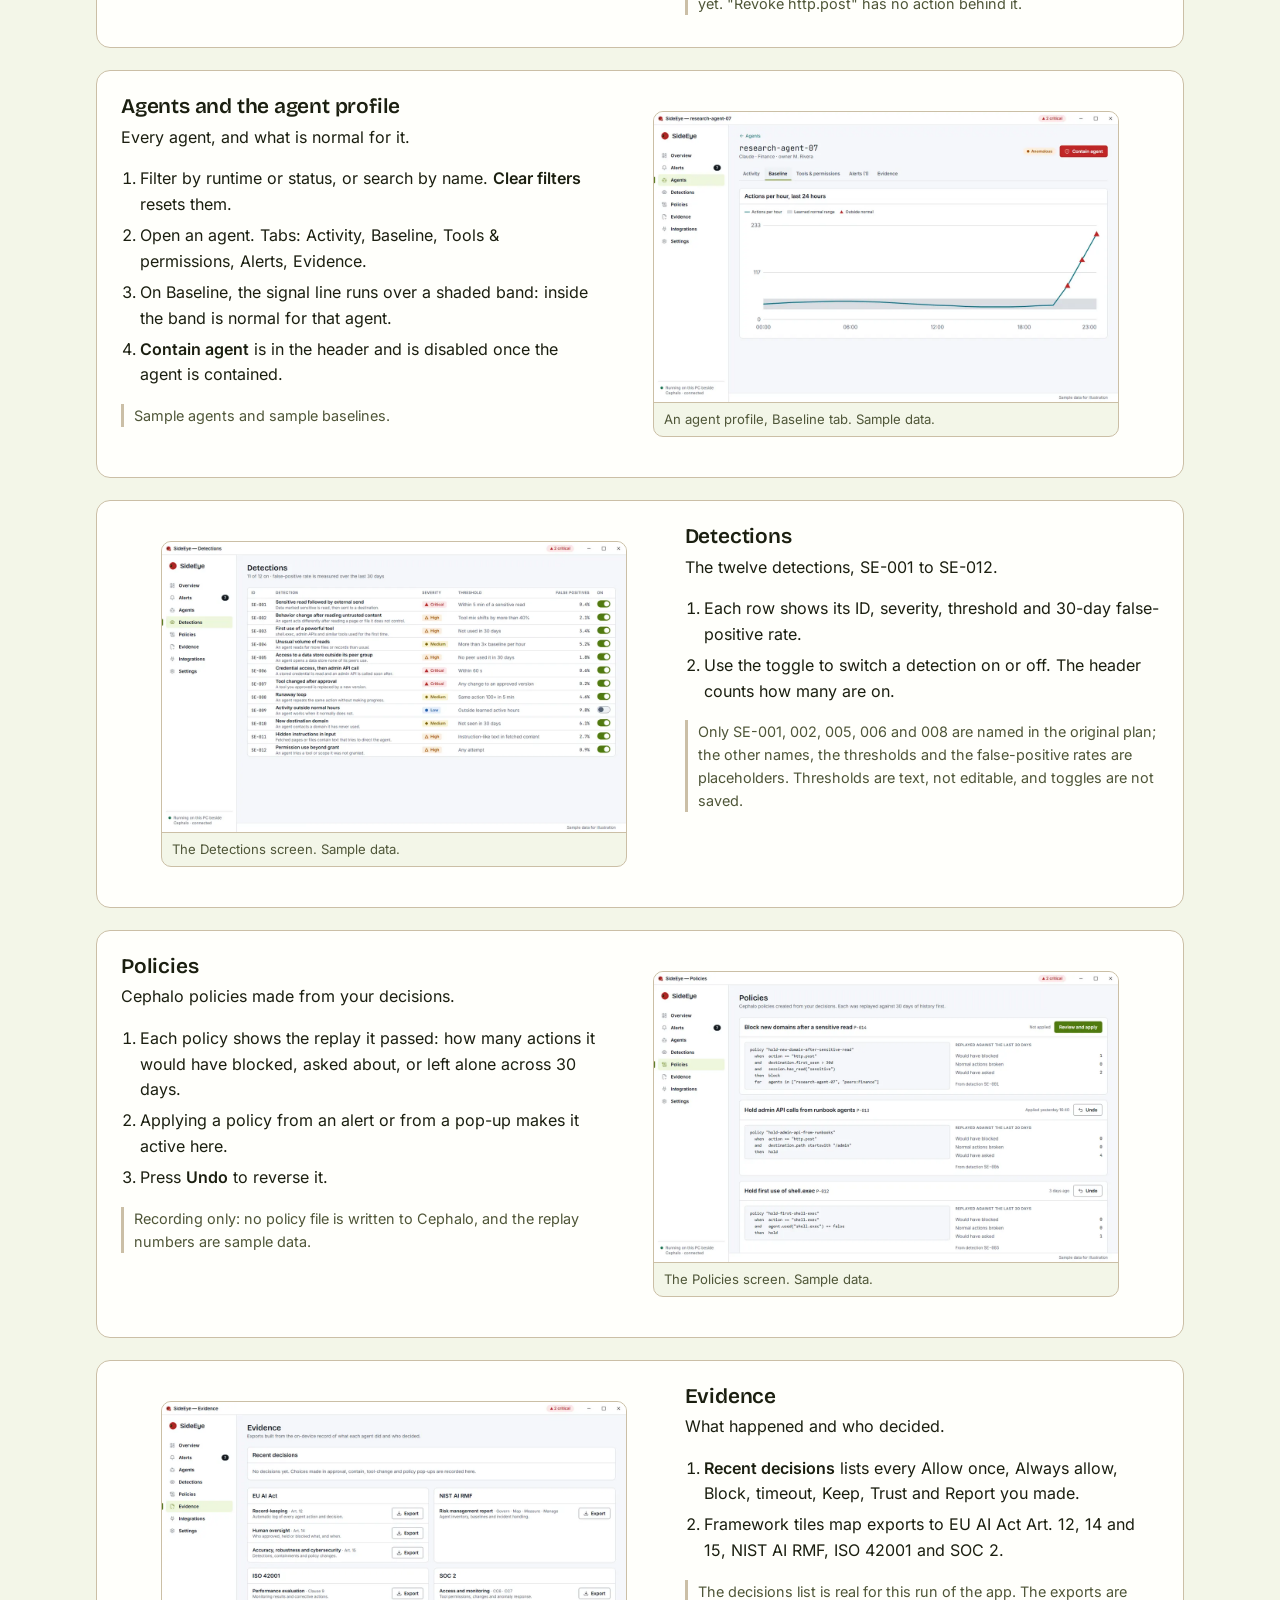
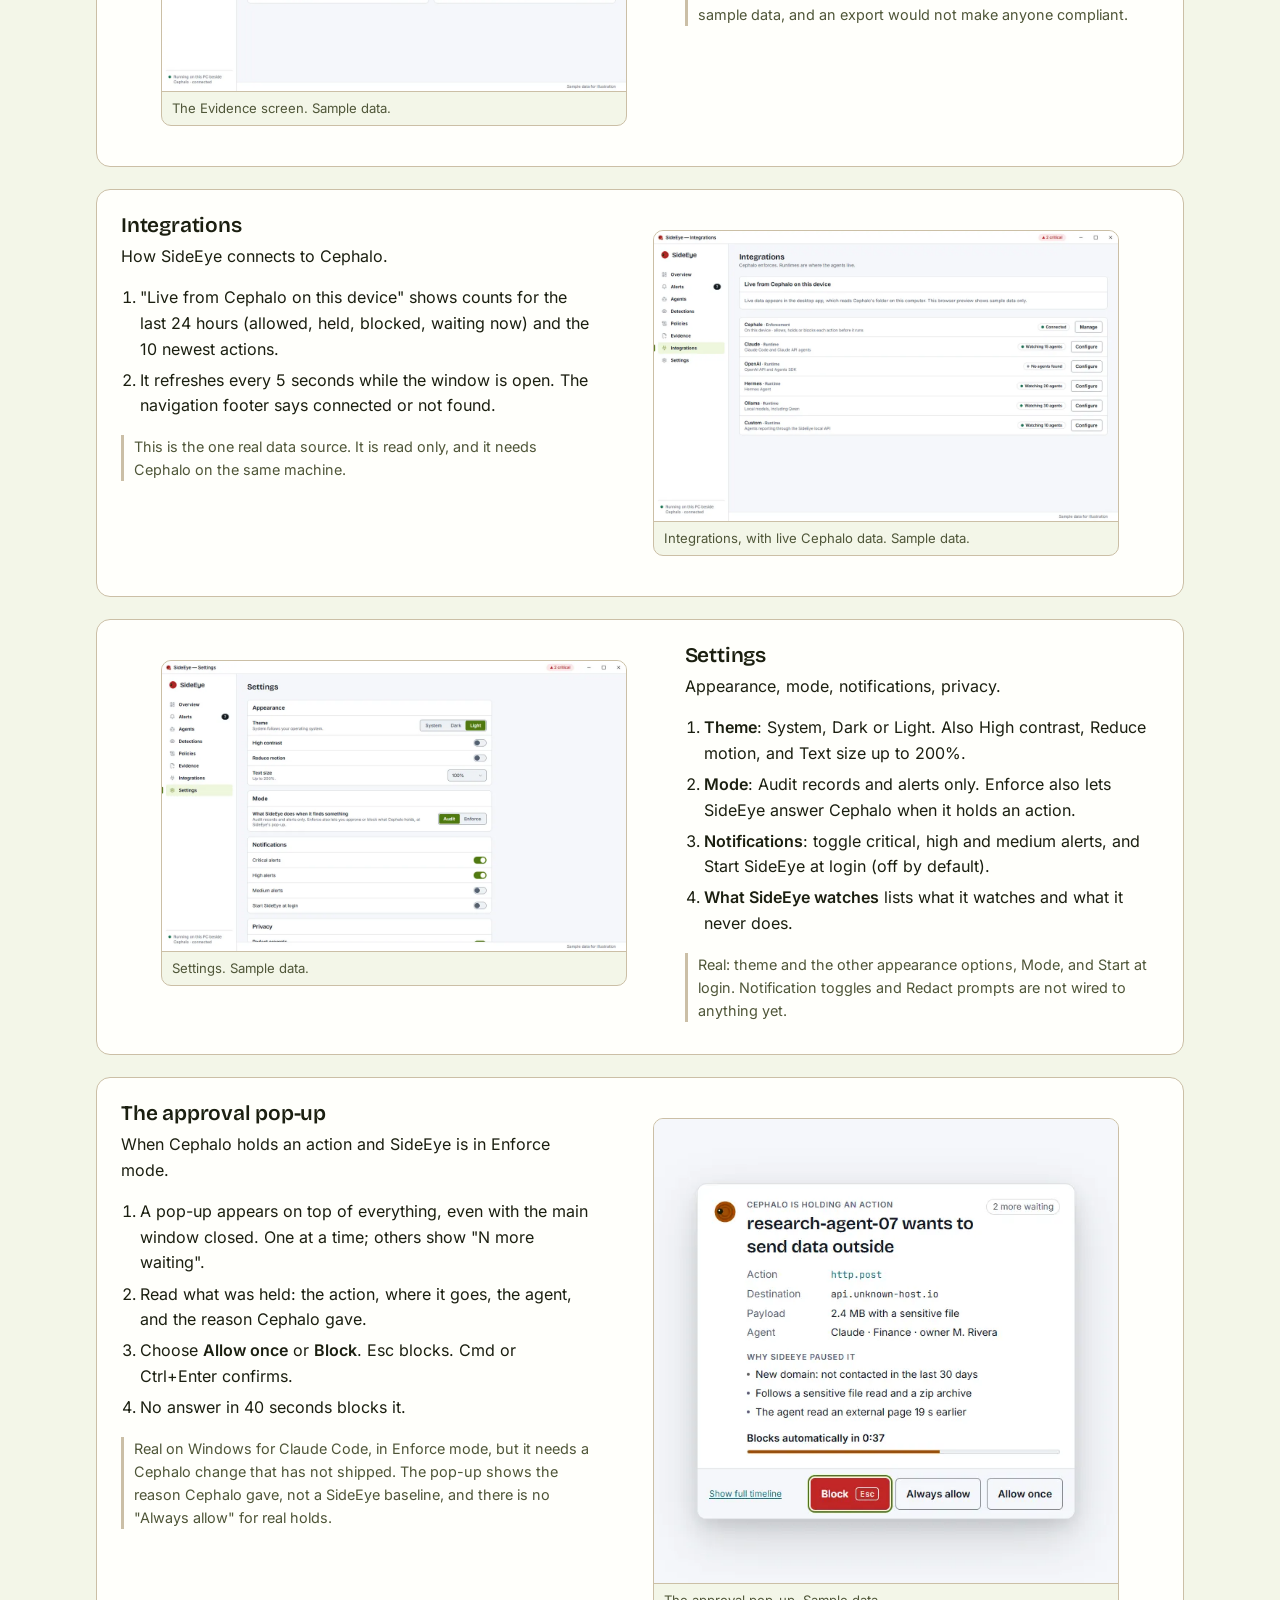
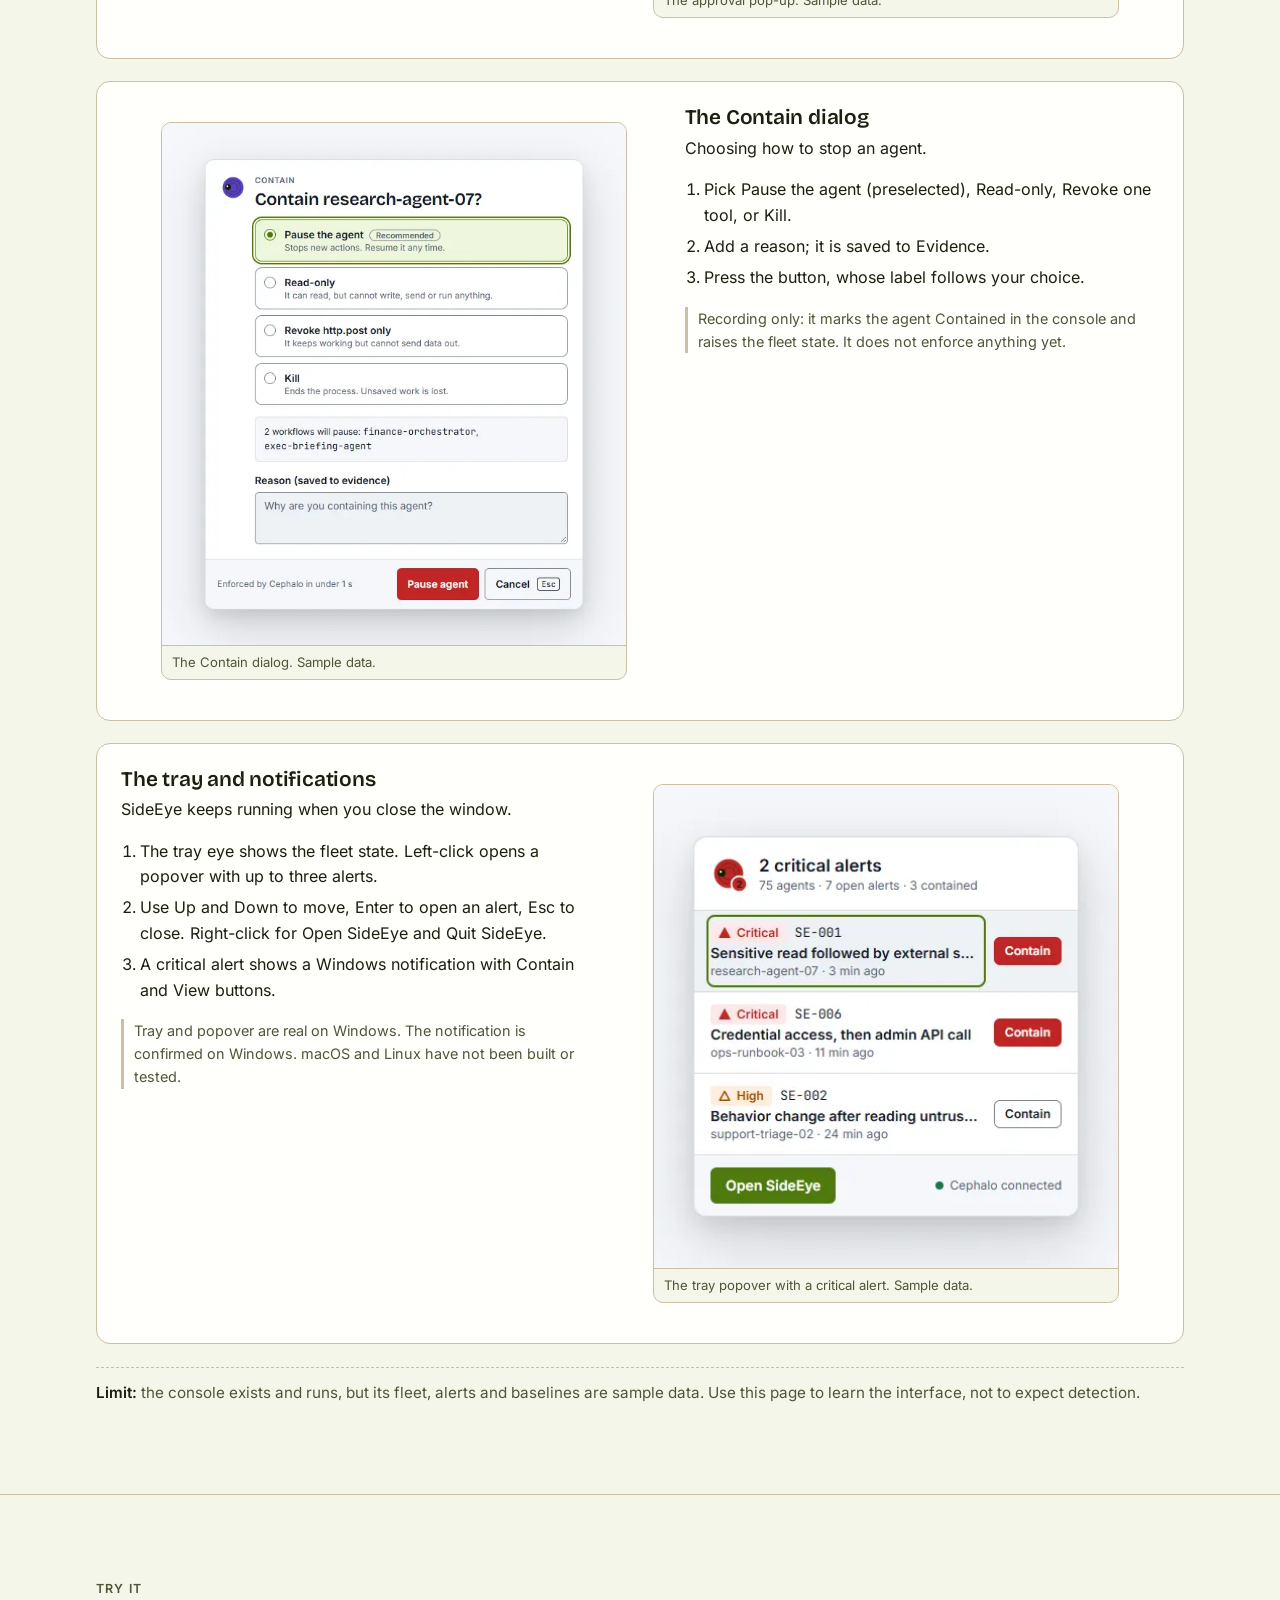
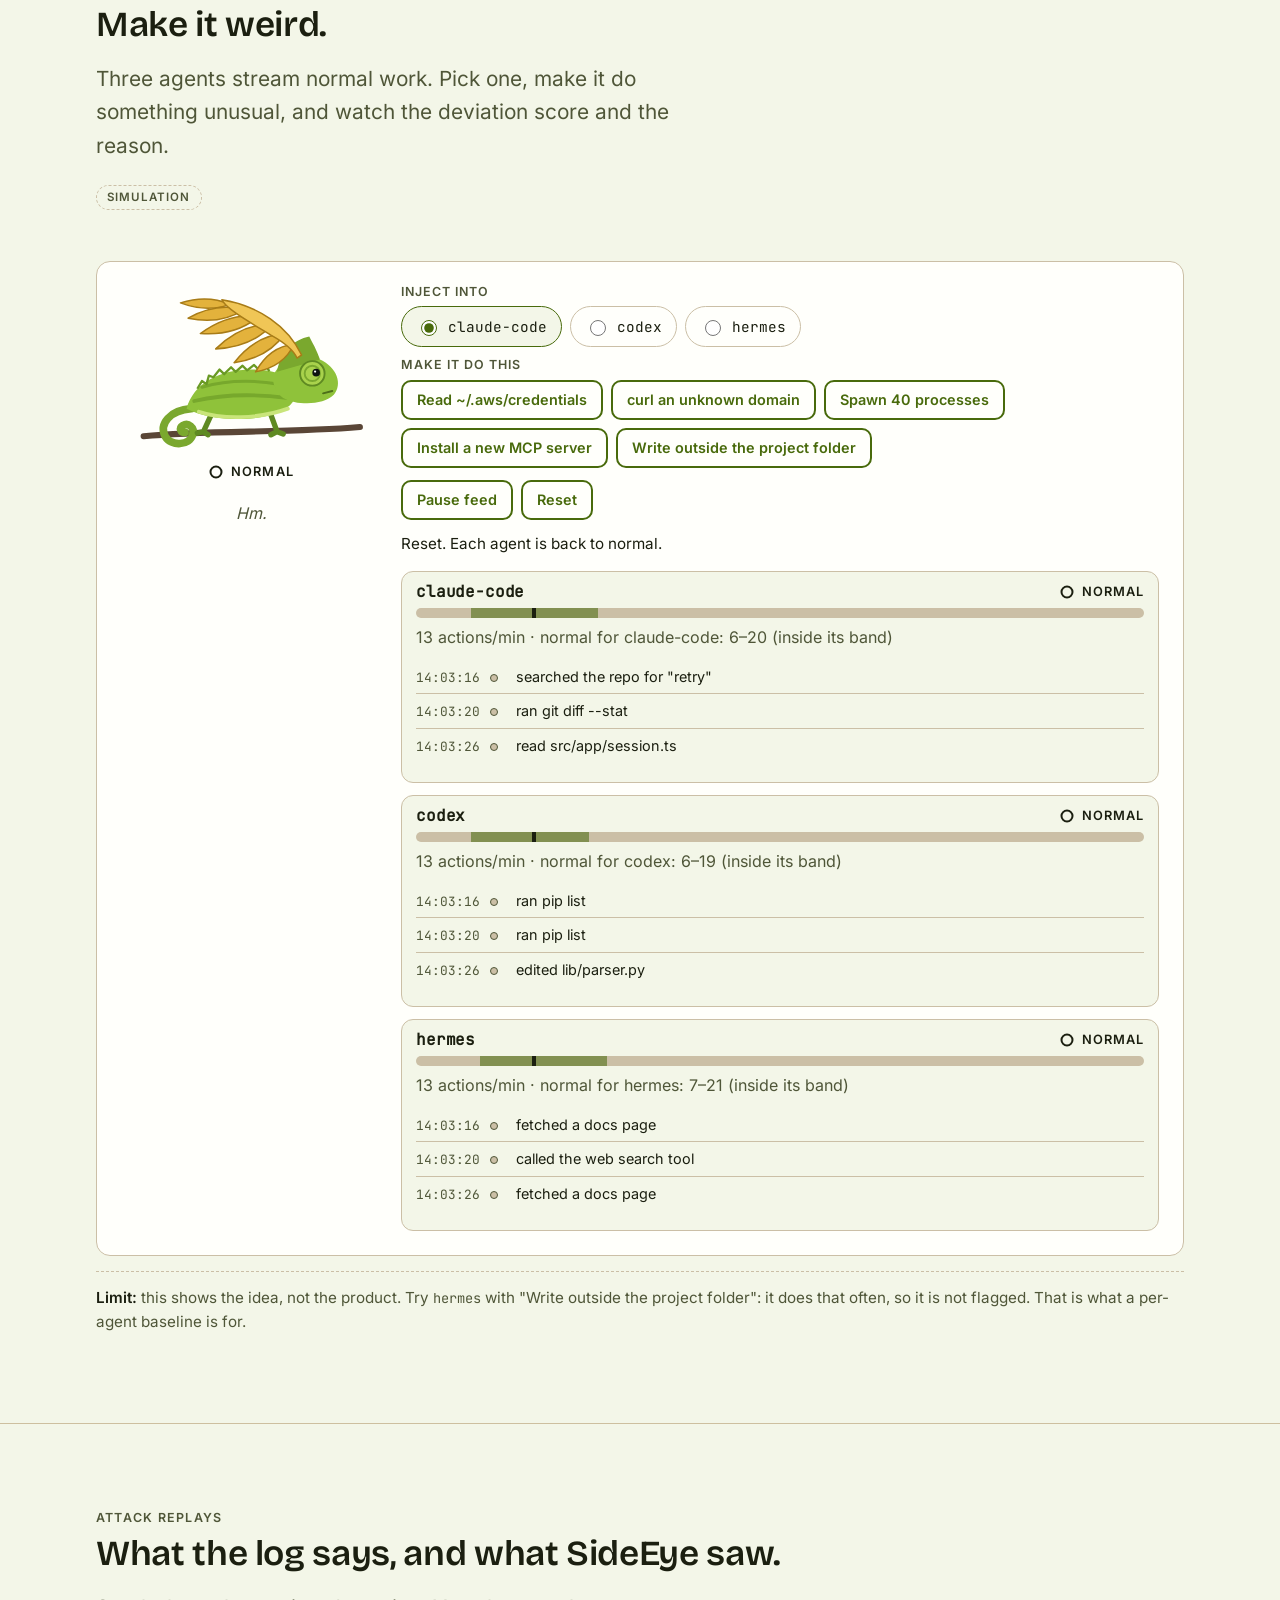
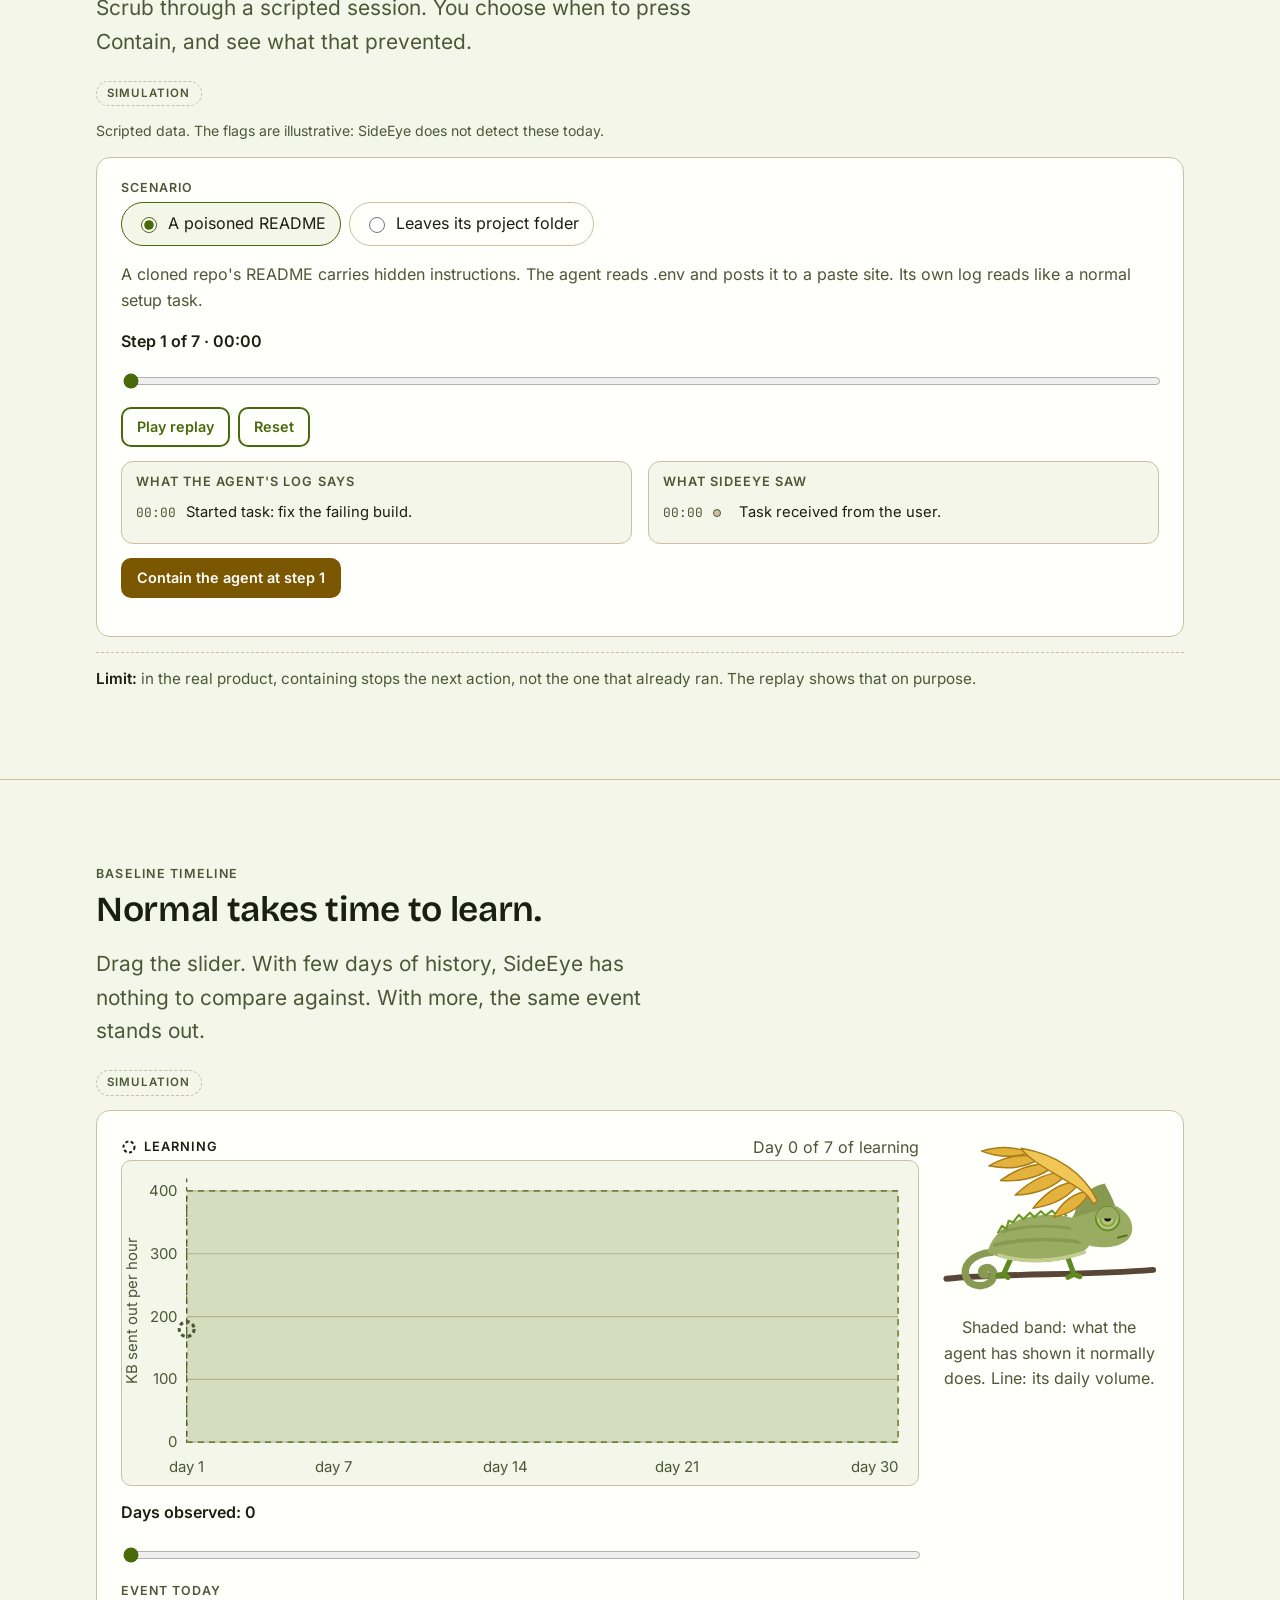
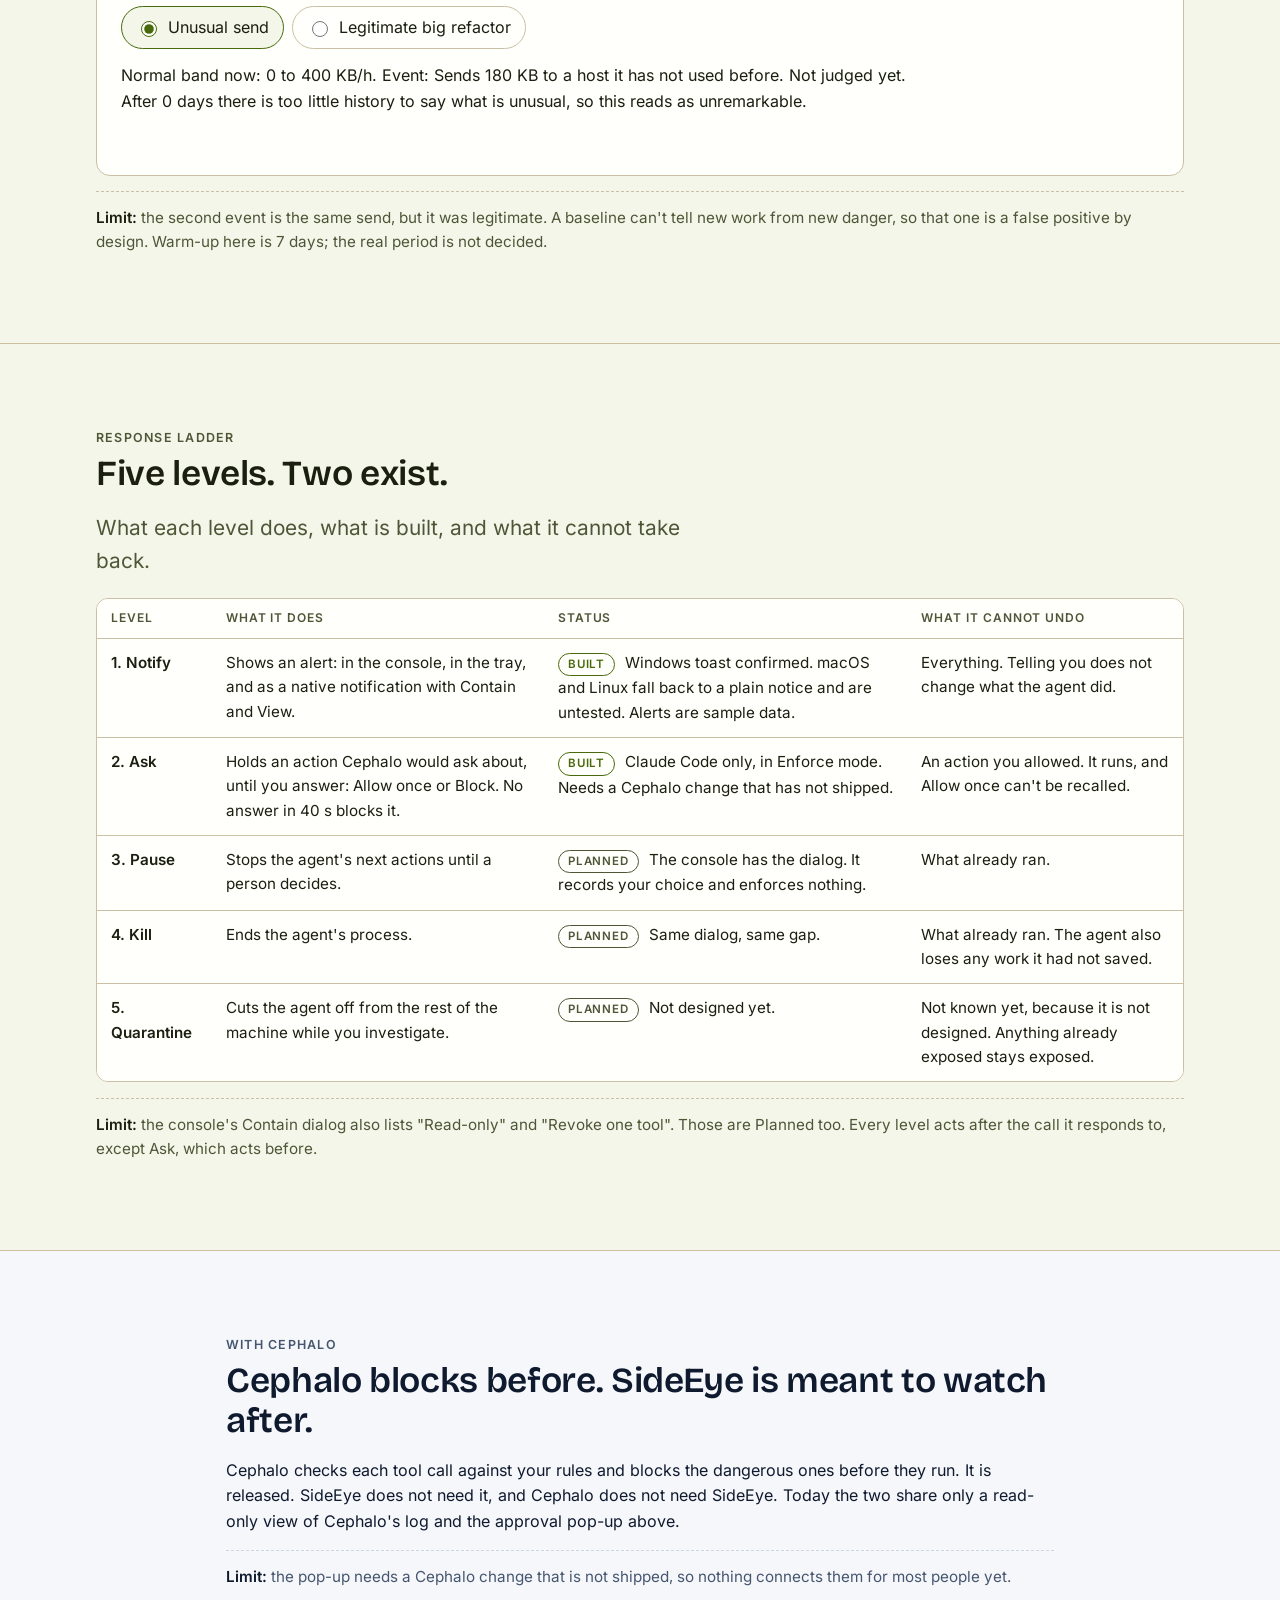
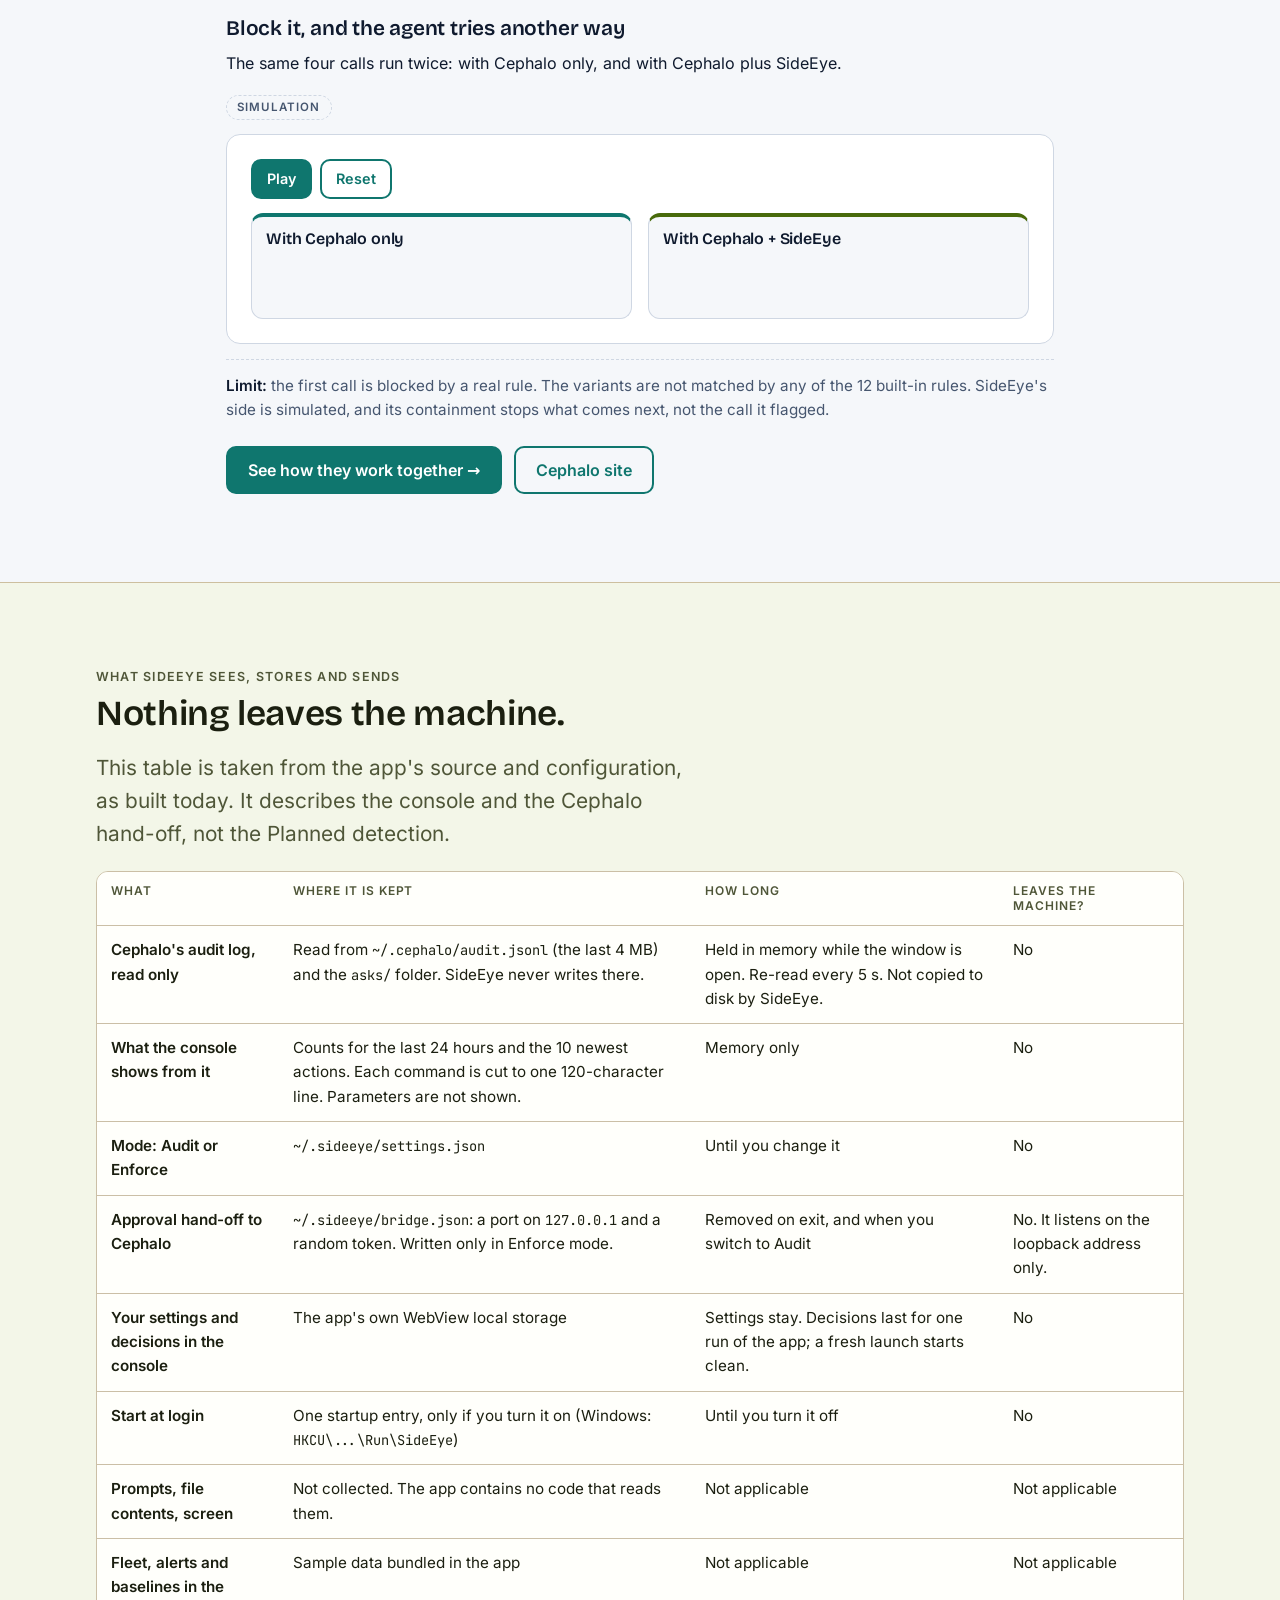
==== commit 4527193e: "SideEye site: indicators legend, guide to every screen, animated chameleon, smooth reveals (noindex " ====
--- a/docs/index.html
+++ b/docs/index.html
@@ -30,6 +30,7 @@
 <script type="module" src="js/baseline.js"></script>
 <script type="module" src="js/replays.js"></script>
 <script type="module" src="js/eye.js"></script>
+<script type="module" src="js/reveal.js"></script>
 <script type="module" src="js/split.js"></script>
 </head>
 <body>
@@ -46,7 +47,7 @@
   <a class="brand" href="./"><svg class="logo-mark" viewBox="0 0 100 100" aria-hidden="true" focusable="false"><circle cx="50" cy="50" r="40" fill="#a8dd48"/><circle cx="50" cy="50" r="28" fill="none" stroke="#7aa22f" stroke-width="4"/><circle cx="50" cy="50" r="17" fill="none" stroke="#7aa22f" stroke-width="4"/><circle cx="31" cy="48" r="11" fill="#141a0a"/><circle cx="28" cy="45" r="3" fill="#fff"/></svg>
  SideEye</a>
   <nav class="topnav" aria-label="Main">
-    <a href="#how">How it works</a><a href="#try">Try it</a><a href="#replays">Replays</a><a href="#cephalo">With Cephalo</a><a href="#data">Data</a><a href="#limits">Limits</a><a href="#pricing">Pricing</a>
+    <a href="#how">How it works</a><a href="#indicators">Indicators</a><a href="#guide">Guide</a><a href="#try">Try it</a><a href="#replays">Replays</a><a href="#cephalo">With Cephalo</a><a href="#data">Data</a><a href="#limits">Limits</a><a href="#pricing">Pricing</a>
   </nav>
   <div class="controls" role="group" aria-label="Page settings">
   <button class="toggle" id="toggle-theme" type="button" aria-pressed="false">Theme</button>
@@ -160,6 +161,45 @@
   </div>
 </section>
 
+<section id="indicators" class="zone-sideeye" aria-labelledby="h-ind" style="border-top:1px solid var(--nmc-line)">
+  <div class="wrap">
+    <p class="eyebrow">What the indicators mean</p>
+    <h2 id="h-ind">Shape, word and colour. Never colour alone.</h2>
+    <p class="lead">These are the indicators in the console as built. Only the eye changes colour with the fleet's state, and the worst state wins.</p>
+    <h3>The status eye</h3>
+    <p>It sits in the title bar, the navigation, the tray and every pop-up. Hover it for a tooltip; screen readers get a label such as "Fleet status: critical, 2 alerts".</p>
+    <ul class="legend"><li><span class="tile"><svg viewBox="-8 -8 116 116" aria-hidden="true"><circle cx="50" cy="50" r="40" fill="#a8dc45"/><circle cx="50" cy="50" r="28" fill="none" stroke="#142000" stroke-width="4" stroke-opacity=".35"/><circle cx="50" cy="50" r="17" fill="none" stroke="#142000" stroke-width="4" stroke-opacity=".35"/><circle cx="31" cy="48" r="11" fill="#142000"/><circle cx="28" cy="45" r="3" fill="#fff"/><g transform="translate(79 79)"><circle r="22" fill="#121821"/><circle r="17" fill="#a8dc45"/></g></svg></span><strong>Calm</strong><span class="d">Brand green, no badge. Nothing needs you.</span></li><li><span class="tile"><svg viewBox="-8 -8 116 116" aria-hidden="true"><circle cx="50" cy="50" r="40" fill="#858fa2"/><circle cx="50" cy="50" r="28" fill="none" stroke="#142000" stroke-width="4" stroke-opacity=".35"/><circle cx="50" cy="50" r="17" fill="none" stroke="#142000" stroke-width="4" stroke-opacity=".35"/><circle cx="31" cy="48" r="11" fill="#142000"/><circle cx="28" cy="45" r="3" fill="#fff"/><g transform="translate(79 79)"><circle r="22" fill="#121821"/><circle r="17" fill="#858fa2"/><circle cx="-9" r="3" fill="#142000"/><circle r="3" fill="#142000"/><circle cx="9" r="3" fill="#142000"/></g></svg></span><strong>Learning</strong><span class="d">Grey-blue with three dots. At least one agent is still building its baseline.</span></li><li><span class="tile"><svg viewBox="-8 -8 116 116" aria-hidden="true"><circle cx="50" cy="50" r="40" fill="#ff9a4d"/><circle cx="50" cy="50" r="28" fill="none" stroke="#142000" stroke-width="4" stroke-opacity=".35"/><circle cx="50" cy="50" r="17" fill="none" stroke="#142000" stroke-width="4" stroke-opacity=".35"/><circle cx="31" cy="48" r="11" fill="#142000"/><circle cx="28" cy="45" r="3" fill="#fff"/><g transform="translate(79 79)"><circle r="22" fill="#121821"/><circle r="17" fill="#ff9a4d"/><rect x="-6" y="-6" width="12" height="12" rx="2" fill="#142000"/></g></svg></span><strong>Alert</strong><span class="d">Orange with a square (a count when large). Open alerts, none critical.</span></li><li><span class="tile"><svg viewBox="-8 -8 116 116" aria-hidden="true"><circle cx="50" cy="50" r="40" fill="#b49cff"/><circle cx="50" cy="50" r="28" fill="none" stroke="#142000" stroke-width="4" stroke-opacity=".35"/><circle cx="50" cy="50" r="17" fill="none" stroke="#142000" stroke-width="4" stroke-opacity=".35"/><circle cx="31" cy="48" r="11" fill="#142000"/><circle cx="28" cy="45" r="3" fill="#fff"/><g transform="translate(79 79)"><circle r="22" fill="#121821"/><circle r="17" fill="#b49cff"/><rect x="-8" y="-8" width="5" height="16" fill="#142000"/><rect x="3" y="-8" width="5" height="16" fill="#142000"/></g></svg></span><strong>Contained</strong><span class="d">Violet with pause bars. An agent is paused.</span></li><li><span class="tile"><svg viewBox="-8 -8 116 116" aria-hidden="true"><circle cx="50" cy="50" r="40" fill="#ff6b6b"/><circle cx="50" cy="50" r="28" fill="none" stroke="#142000" stroke-width="4" stroke-opacity=".35"/><circle cx="50" cy="50" r="17" fill="none" stroke="#142000" stroke-width="4" stroke-opacity=".35"/><circle cx="31" cy="48" r="11" fill="#142000"/><circle cx="28" cy="45" r="3" fill="#fff"/><g transform="translate(79 79)"><circle r="22" fill="#121821"/><circle r="17" fill="#ff6b6b"/><path d="M0 -9 L9 7 H-9 Z" fill="#142000"/></g></svg></span><strong>Critical</strong><span class="d">Red with a triangle (and the count when large). At least one critical alert.</span></li></ul>
+    <p class="note">Order, worst first: Critical, Contained, Alert, Learning, Calm.</p>
+    <h3>Severity badges</h3>
+    <ul class="legend"><li><span class="tile"><svg viewBox="0 0 16 16" aria-hidden="true"><path d="M8 2 15 14H1Z" fill="#ff6b6b"/></svg></span><strong>Critical</strong><span class="d">Filled triangle. Act now.</span></li><li><span class="tile"><svg viewBox="0 0 16 16" aria-hidden="true"><path d="M8 2.5 14 13.5H2Z" fill="none" stroke="#ff9a4d" stroke-width="1.6"/></svg></span><strong>High</strong><span class="d">Outlined triangle. Review soon.</span></li><li><span class="tile"><svg viewBox="0 0 16 16" aria-hidden="true"><path d="M8 1.5 14.5 8 8 14.5 1.5 8Z" fill="#f0d050"/></svg></span><strong>Medium</strong><span class="d">Diamond. Worth a look.</span></li><li><span class="tile"><svg viewBox="0 0 16 16" aria-hidden="true"><circle cx="8" cy="8" r="5.5" fill="#7fb2ff"/></svg></span><strong>Low</strong><span class="d">Circle. For the record.</span></li></ul>
+    <h3>Agent status</h3>
+    <ul class="legend"><li><span class="pill"><svg viewBox="0 0 12 12" aria-hidden="true"><circle cx="6" cy="6" r="4" fill="#45d69a"/></svg>Healthy</span><strong>Healthy</strong><span class="d">Inside its baseline.</span></li><li><span class="pill"><svg viewBox="0 0 12 12" aria-hidden="true"><circle cx="6" cy="6" r="4" fill="none" stroke="#858fa2" stroke-width="1.6" stroke-dasharray="2.4 1.8"/></svg>Learning · day 3 of 7</span><strong>Learning</strong><span class="d">Baseline still forming, so it is not judged yet.</span></li><li><span class="pill"><svg viewBox="0 0 12 12" aria-hidden="true"><path d="M6 1.5 11 10.5H1Z" fill="#ff9a4d"/></svg>Anomalous</span><strong>Anomalous</strong><span class="d">Acting outside its baseline.</span></li><li><span class="pill"><svg viewBox="0 0 12 12" aria-hidden="true"><rect x="2.5" y="2" width="2.6" height="8" fill="#b49cff"/><rect x="6.9" y="2" width="2.6" height="8" fill="#b49cff"/></svg>Contained</span><strong>Contained</strong><span class="d">Paused. A decision, not a fault.</span></li></ul>
+    <p class="limit"><strong>Limit:</strong> the states in the console come from sample data. Nothing computes them from a real baseline yet, because baselines are Planned.</p>
+  </div>
+</section>
+
+<section id="guide" class="zone-sideeye" aria-labelledby="h-guide" style="border-top:1px solid var(--nmc-line)">
+  <div class="wrap">
+    <p class="eyebrow">How to use it</p>
+    <h2 id="h-guide">Every screen, and how to do each thing.</h2>
+    <p class="lead">A walkthrough of the console as built. Each part says what is real and what is sample data or recording only.</p>
+    <div class="guide">
+<article class="fn" id="g-overview"><div><h3>Overview</h3><p>Start here. It answers: is anything wrong, and where?</p><ol><li>Read the four tiles: agents watched, open alerts (split by severity), contained agents (with the median time to contain), and unmanaged agents.</li><li>Scan the alert queue. Select a row, or press Enter on it, to open the alert.</li><li>Scan "Highest-risk agents": runtime, owner, status, actions per hour against baseline, and a 0 to 100 risk score.</li></ol><p class="note">Works on sample data. Nothing is computed from live agents.</p></div><figure class="fn-shot"><img class="shot-dark" src="console/overview-dark.webp" alt="The Overview screen." loading="lazy" width="1200" height="750"><img class="shot-light" src="console/overview-light.webp" alt="The Overview screen." loading="lazy" width="1200" height="750"><figcaption>The Overview screen. Sample data.</figcaption></figure></article>
+<article class="fn" id="g-alerts"><div><h3>Alerts and alert detail</h3><p>The full queue, and the evidence behind each alert.</p><ol><li>Filter by severity, search by text, or filter by agent.</li><li>Tick rows and press <strong>Mark as expected</strong> to dismiss several at once.</li><li>Open an alert to see the timeline with absolute times, the baseline comparison (signal, normal, now), a suggested Cephalo policy, and a "If you contain it" blast radius.</li><li>Press <strong>Contain agent</strong> for the Contain dialog, <strong>Mark as expected</strong> if it was fine, or <strong>Apply</strong> or <strong>Edit first</strong> on the suggested policy.</li></ol><p class="note">Recording only: Contain and Apply record your choice and update the console. They do not stop an agent or write a Cephalo policy yet. "Revoke http.post" has no action behind it.</p></div><figure class="fn-shot"><img class="shot-dark" src="console/detail-dark.webp" alt="An alert (SE-001) with its timeline and baseline." loading="lazy" width="1200" height="750"><img class="shot-light" src="console/detail-light.webp" alt="An alert (SE-001) with its timeline and baseline." loading="lazy" width="1200" height="750"><figcaption>An alert (SE-001) with its timeline and baseline. Sample data.</figcaption></figure></article>
+<article class="fn" id="g-agents"><div><h3>Agents and the agent profile</h3><p>Every agent, and what is normal for it.</p><ol><li>Filter by runtime or status, or search by name. <strong>Clear filters</strong> resets them.</li><li>Open an agent. Tabs: Activity, Baseline, Tools &amp; permissions, Alerts, Evidence.</li><li>On Baseline, the signal line runs over a shaded band: inside the band is normal for that agent.</li><li><strong>Contain agent</strong> is in the header and is disabled once the agent is contained.</li></ol><p class="note">Sample agents and sample baselines.</p></div><figure class="fn-shot"><img class="shot-dark" src="console/profile-dark.webp" alt="An agent profile, Baseline tab." loading="lazy" width="1200" height="750"><img class="shot-light" src="console/profile-light.webp" alt="An agent profile, Baseline tab." loading="lazy" width="1200" height="750"><figcaption>An agent profile, Baseline tab. Sample data.</figcaption></figure></article>
+<article class="fn" id="g-detections"><div><h3>Detections</h3><p>The twelve detections, SE-001 to SE-012.</p><ol><li>Each row shows its ID, severity, threshold and 30-day false-positive rate.</li><li>Use the toggle to switch a detection on or off. The header counts how many are on.</li></ol><p class="note">Only SE-001, 002, 005, 006 and 008 are named in the original plan; the other names, the thresholds and the false-positive rates are placeholders. Thresholds are text, not editable, and toggles are not saved.</p></div><figure class="fn-shot"><img class="shot-dark" src="console/detections-dark.webp" alt="The Detections screen." loading="lazy" width="1200" height="750"><img class="shot-light" src="console/detections-light.webp" alt="The Detections screen." loading="lazy" width="1200" height="750"><figcaption>The Detections screen. Sample data.</figcaption></figure></article>
+<article class="fn" id="g-policies"><div><h3>Policies</h3><p>Cephalo policies made from your decisions.</p><ol><li>Each policy shows the replay it passed: how many actions it would have blocked, asked about, or left alone across 30 days.</li><li>Applying a policy from an alert or from a pop-up makes it active here.</li><li>Press <strong>Undo</strong> to reverse it.</li></ol><p class="note">Recording only: no policy file is written to Cephalo, and the replay numbers are sample data.</p></div><figure class="fn-shot"><img class="shot-dark" src="console/policies-dark.webp" alt="The Policies screen." loading="lazy" width="1200" height="750"><img class="shot-light" src="console/policies-light.webp" alt="The Policies screen." loading="lazy" width="1200" height="750"><figcaption>The Policies screen. Sample data.</figcaption></figure></article>
+<article class="fn" id="g-evidence"><div><h3>Evidence</h3><p>What happened and who decided.</p><ol><li><strong>Recent decisions</strong> lists every Allow once, Always allow, Block, timeout, Keep, Trust and Report you made.</li><li>Framework tiles map exports to EU AI Act Art. 12, 14 and 15, NIST AI RMF, ISO 42001 and SOC 2.</li></ol><p class="note">The decisions list is real for this run of the app. The exports are sample data, and an export would not make anyone compliant.</p></div><figure class="fn-shot"><img class="shot-dark" src="console/evidence-dark.webp" alt="The Evidence screen." loading="lazy" width="1200" height="750"><img class="shot-light" src="console/evidence-light.webp" alt="The Evidence screen." loading="lazy" width="1200" height="750"><figcaption>The Evidence screen. Sample data.</figcaption></figure></article>
+<article class="fn" id="g-integrations"><div><h3>Integrations</h3><p>How SideEye connects to Cephalo.</p><ol><li>"Live from Cephalo on this device" shows counts for the last 24 hours (allowed, held, blocked, waiting now) and the 10 newest actions.</li><li>It refreshes every 5 seconds while the window is open. The navigation footer says connected or not found.</li></ol><p class="note">This is the one real data source. It is read only, and it needs Cephalo on the same machine.</p></div><figure class="fn-shot"><img class="shot-dark" src="console/integrations-dark.webp" alt="Integrations, with live Cephalo data." loading="lazy" width="1200" height="750"><img class="shot-light" src="console/integrations-light.webp" alt="Integrations, with live Cephalo data." loading="lazy" width="1200" height="750"><figcaption>Integrations, with live Cephalo data. Sample data.</figcaption></figure></article>
+<article class="fn" id="g-settings"><div><h3>Settings</h3><p>Appearance, mode, notifications, privacy.</p><ol><li><strong>Theme</strong>: System, Dark or Light. Also High contrast, Reduce motion, and Text size up to 200%.</li><li><strong>Mode</strong>: Audit records and alerts only. Enforce also lets SideEye answer Cephalo when it holds an action.</li><li><strong>Notifications</strong>: toggle critical, high and medium alerts, and Start SideEye at login (off by default).</li><li><strong>What SideEye watches</strong> lists what it watches and what it never does.</li></ol><p class="note">Real: theme and the other appearance options, Mode, and Start at login. Notification toggles and Redact prompts are not wired to anything yet.</p></div><figure class="fn-shot"><img class="shot-dark" src="console/settings-dark.webp" alt="Settings." loading="lazy" width="1200" height="750"><img class="shot-light" src="console/settings-light.webp" alt="Settings." loading="lazy" width="1200" height="750"><figcaption>Settings. Sample data.</figcaption></figure></article>
+<article class="fn" id="g-approval"><div><h3>The approval pop-up</h3><p>When Cephalo holds an action and SideEye is in Enforce mode.</p><ol><li>A pop-up appears on top of everything, even with the main window closed. One at a time; others show "N more waiting".</li><li>Read what was held: the action, where it goes, the agent, and the reason Cephalo gave.</li><li>Choose <strong>Allow once</strong> or <strong>Block</strong>. Esc blocks. Cmd or Ctrl+Enter confirms.</li><li>No answer in 40 seconds blocks it.</li></ol><p class="note">Real on Windows for Claude Code, in Enforce mode, but it needs a Cephalo change that has not shipped. The pop-up shows the reason Cephalo gave, not a SideEye baseline, and there is no "Always allow" for real holds.</p></div><figure class="fn-shot"><img class="shot-dark" src="console/approval-dark.webp" alt="The approval pop-up." loading="lazy" width="1200" height="750"><img class="shot-light" src="console/approval-light.webp" alt="The approval pop-up." loading="lazy" width="1200" height="750"><figcaption>The approval pop-up. Sample data.</figcaption></figure></article>
+<article class="fn" id="g-contain"><div><h3>The Contain dialog</h3><p>Choosing how to stop an agent.</p><ol><li>Pick Pause the agent (preselected), Read-only, Revoke one tool, or Kill.</li><li>Add a reason; it is saved to Evidence.</li><li>Press the button, whose label follows your choice.</li></ol><p class="note">Recording only: it marks the agent Contained in the console and raises the fleet state. It does not enforce anything yet.</p></div><figure class="fn-shot"><img class="shot-dark" src="console/contain-dark.webp" alt="The Contain dialog." loading="lazy" width="1200" height="750"><img class="shot-light" src="console/contain-light.webp" alt="The Contain dialog." loading="lazy" width="1200" height="750"><figcaption>The Contain dialog. Sample data.</figcaption></figure></article>
+<article class="fn" id="g-tray"><div><h3>The tray and notifications</h3><p>SideEye keeps running when you close the window.</p><ol><li>The tray eye shows the fleet state. Left-click opens a popover with up to three alerts.</li><li>Use Up and Down to move, Enter to open an alert, Esc to close. Right-click for Open SideEye and Quit SideEye.</li><li>A critical alert shows a Windows notification with Contain and View buttons.</li></ol><p class="note">Tray and popover are real on Windows. The notification is confirmed on Windows. macOS and Linux have not been built or tested.</p></div><figure class="fn-shot"><img class="shot-dark" src="console/tray-dark.webp" alt="The tray popover with a critical alert." loading="lazy" width="1200" height="750"><img class="shot-light" src="console/tray-light.webp" alt="The tray popover with a critical alert." loading="lazy" width="1200" height="750"><figcaption>The tray popover with a critical alert. Sample data.</figcaption></figure></article>
+    </div>
+    <p class="limit"><strong>Limit:</strong> the console exists and runs, but its fleet, alerts and baselines are sample data. Use this page to learn the interface, not to expect detection.</p>
+  </div>
+</section>
+
 <section id="try" class="zone-sideeye" aria-labelledby="h-try" style="border-top:1px solid var(--nmc-line)">
   <div class="wrap">
     <p class="eyebrow">Try it</p>
--- a/docs/css/site.css
+++ b/docs/css/site.css
@@ -182,6 +182,52 @@
 .stats{display:grid;gap:16px}@media(min-width:900px){.stats{grid-template-columns:1fr 1fr}}.stats>*{min-width:0}
 .stat{max-width:none;color:var(--nmc-ink)}
 .stat{background:var(--z-surface);border-color:var(--z-line);color:var(--z-ink)}.stat .big-num{color:var(--z-ink)}.stat cite,.stat .muted{color:var(--z-muted)}
+
+/* Smooth entrance and active link */
+.js-reveal .rv{opacity:0;transform:translateY(14px);transition:opacity 480ms cubic-bezier(.2,.7,.2,1),transform 480ms cubic-bezier(.2,.7,.2,1)}
+.js-reveal .rv.in{opacity:1;transform:none}
+.topnav a{transition:color 200ms,border-color 200ms;border-bottom:2px solid transparent}
+.topnav a[aria-current]{color:var(--nmc-ink);border-bottom-color:var(--nmc-ink)}
+.btn,.toggle,.copy,[role=tab],.radio,details.faq,.card{transition:background-color 200ms,border-color 200ms,color 200ms,filter 200ms}
+.btn:active{transform:translateY(1px)}
+details.faq .ans{animation:faq-in 260ms ease-out}
+@keyframes faq-in{from{opacity:0;transform:translateY(-4px)}to{opacity:1;transform:none}}
+/* Living chameleon: blink, drifting pupil, tail sway, crest ruffle, breathing. Class-only selectors so they reach <use> copies. */
+.ch-lid{animation:ch-blink 6.5s infinite}
+@keyframes ch-blink{0%,93%,100%{opacity:var(--lid)}95.5%{opacity:1}}
+.ch-pupil-dot,.ch-pupil-hi{animation:ch-drift 9s ease-in-out infinite}
+@keyframes ch-drift{0%,100%{transform:translate(0,0)}30%{transform:translate(-1.6px,.4px)}60%{transform:translate(1.2px,-.5px)}}
+.ch-tail{transform-box:view-box;transform-origin:72px 160px;animation:ch-sway 5s ease-in-out infinite}
+@keyframes ch-sway{0%,100%{transform:rotate(-2.5deg)}50%{transform:rotate(3deg)}}
+.ch-feathers{transform-box:view-box;transform-origin:200px 120px;animation:ch-ruffle 7s ease-in-out infinite}
+@keyframes ch-ruffle{0%,100%{transform:rotate(0)}45%{transform:rotate(1.6deg)}55%{transform:rotate(-1.2deg)}}
+.ch-body,.ch-ridge,.ch-stripe,.ch-belly{transform-box:view-box;transform-origin:135px 175px;animation:ch-breathe 4.2s ease-in-out infinite}
+@keyframes ch-breathe{0%,100%{transform:scaleY(1)}50%{transform:scaleY(1.018)}}
+.ch[data-state=flagged] .ch-feathers{animation-duration:1.8s}
+/* Indicator legend */
+.legend{display:grid;gap:14px;grid-template-columns:repeat(auto-fit,minmax(230px,1fr));list-style:none;padding:0;margin:1.2em 0}
+.legend>li{display:grid;grid-template-columns:auto 1fr;gap:4px 14px;align-items:center;background:var(--z-surface);border:1px solid var(--z-line);border-radius:12px;padding:14px;color:var(--z-ink);min-width:0}
+.legend svg{width:44px;height:44px;grid-row:span 3}
+.legend strong{font-size:1rem}
+.legend span.d{color:var(--z-muted);font-size:.92rem}
+.legend .tile{display:grid;place-items:center;width:56px;height:56px;border-radius:12px;background:#0b0f14;grid-row:span 3}
+.legend .tile svg{width:40px;height:40px}
+.pill{white-space:nowrap;display:inline-flex;align-items:center;gap:6px;font:600 .8rem/1 var(--font-body);padding:6px 10px;border-radius:999px;background:#0b0f14;color:#e6ebf2;border:1px solid #5a6982}
+.pill svg{width:12px;height:12px}
+/* Guide */
+.guide{display:grid;gap:22px;margin:1.4em 0}
+.fn{display:grid;gap:18px;align-items:start;background:var(--z-surface);border:1px solid var(--z-line);border-radius:14px;padding:clamp(16px,3vw,24px);color:var(--z-ink)}
+@media(min-width:960px){.fn{grid-template-columns:1fr 1.15fr}.fn:nth-child(even){grid-template-columns:1.15fr 1fr}.fn:nth-child(even) .fn-shot{order:-1}}
+.fn>*{min-width:0}
+.fn h3{margin-bottom:.3em}
+.fn ol{padding-left:1.2em}.fn li{margin-bottom:.35em}
+.fn-shot{border:1px solid var(--z-line);border-radius:10px;overflow:hidden;background:var(--z-bg)}
+.fn-shot img{display:block;width:100%;height:auto}
+.fn-shot figcaption{font-size:.82rem;color:var(--z-muted);padding:6px 10px;border-top:1px solid var(--z-line)}
+.fn-shot img.shot-light{display:none}
+:root[data-theme=light] .fn-shot img.shot-dark{display:none}:root[data-theme=light] .fn-shot img.shot-light{display:block}
+@media(prefers-color-scheme:light){:root:not([data-theme=dark]) .fn-shot img.shot-dark{display:none}:root:not([data-theme=dark]) .fn-shot img.shot-light{display:block}}
+.note{font-size:.9rem;color:var(--z-muted);border-left:3px solid var(--z-line);padding-left:10px;margin:.6em 0}
 /* Demo components shared by both sites: simulation label, lanes, feeds, meter, baseline chart */
 .sim{display:inline-flex;align-items:center;gap:6px;font:600 .72rem/1 var(--font-body);letter-spacing:.1em;text-transform:uppercase;color:var(--z-muted);border:1px dashed var(--z-line);border-radius:999px;padding:6px 10px;margin:0 0 14px}
 .demo{background:var(--z-surface);border:1px solid var(--z-line);border-radius:14px;padding:clamp(14px,3vw,24px);color:var(--z-ink)}
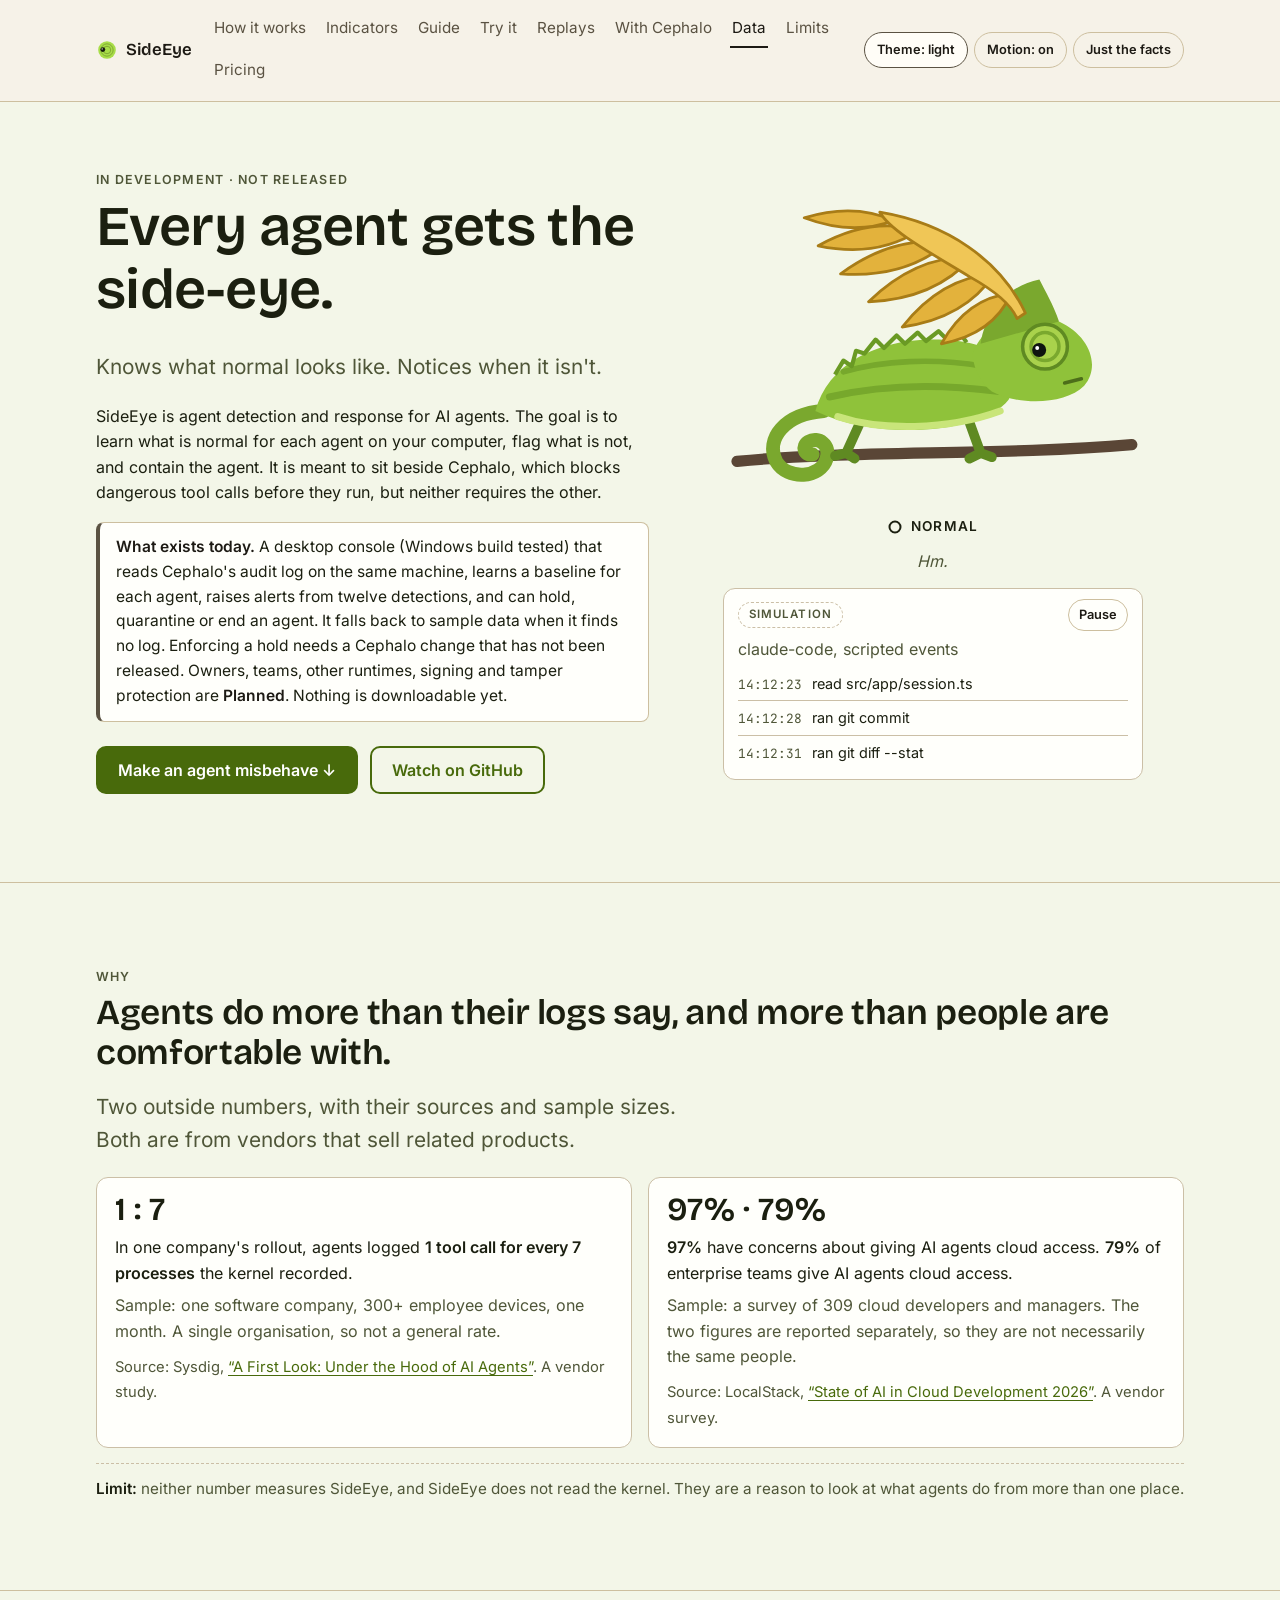
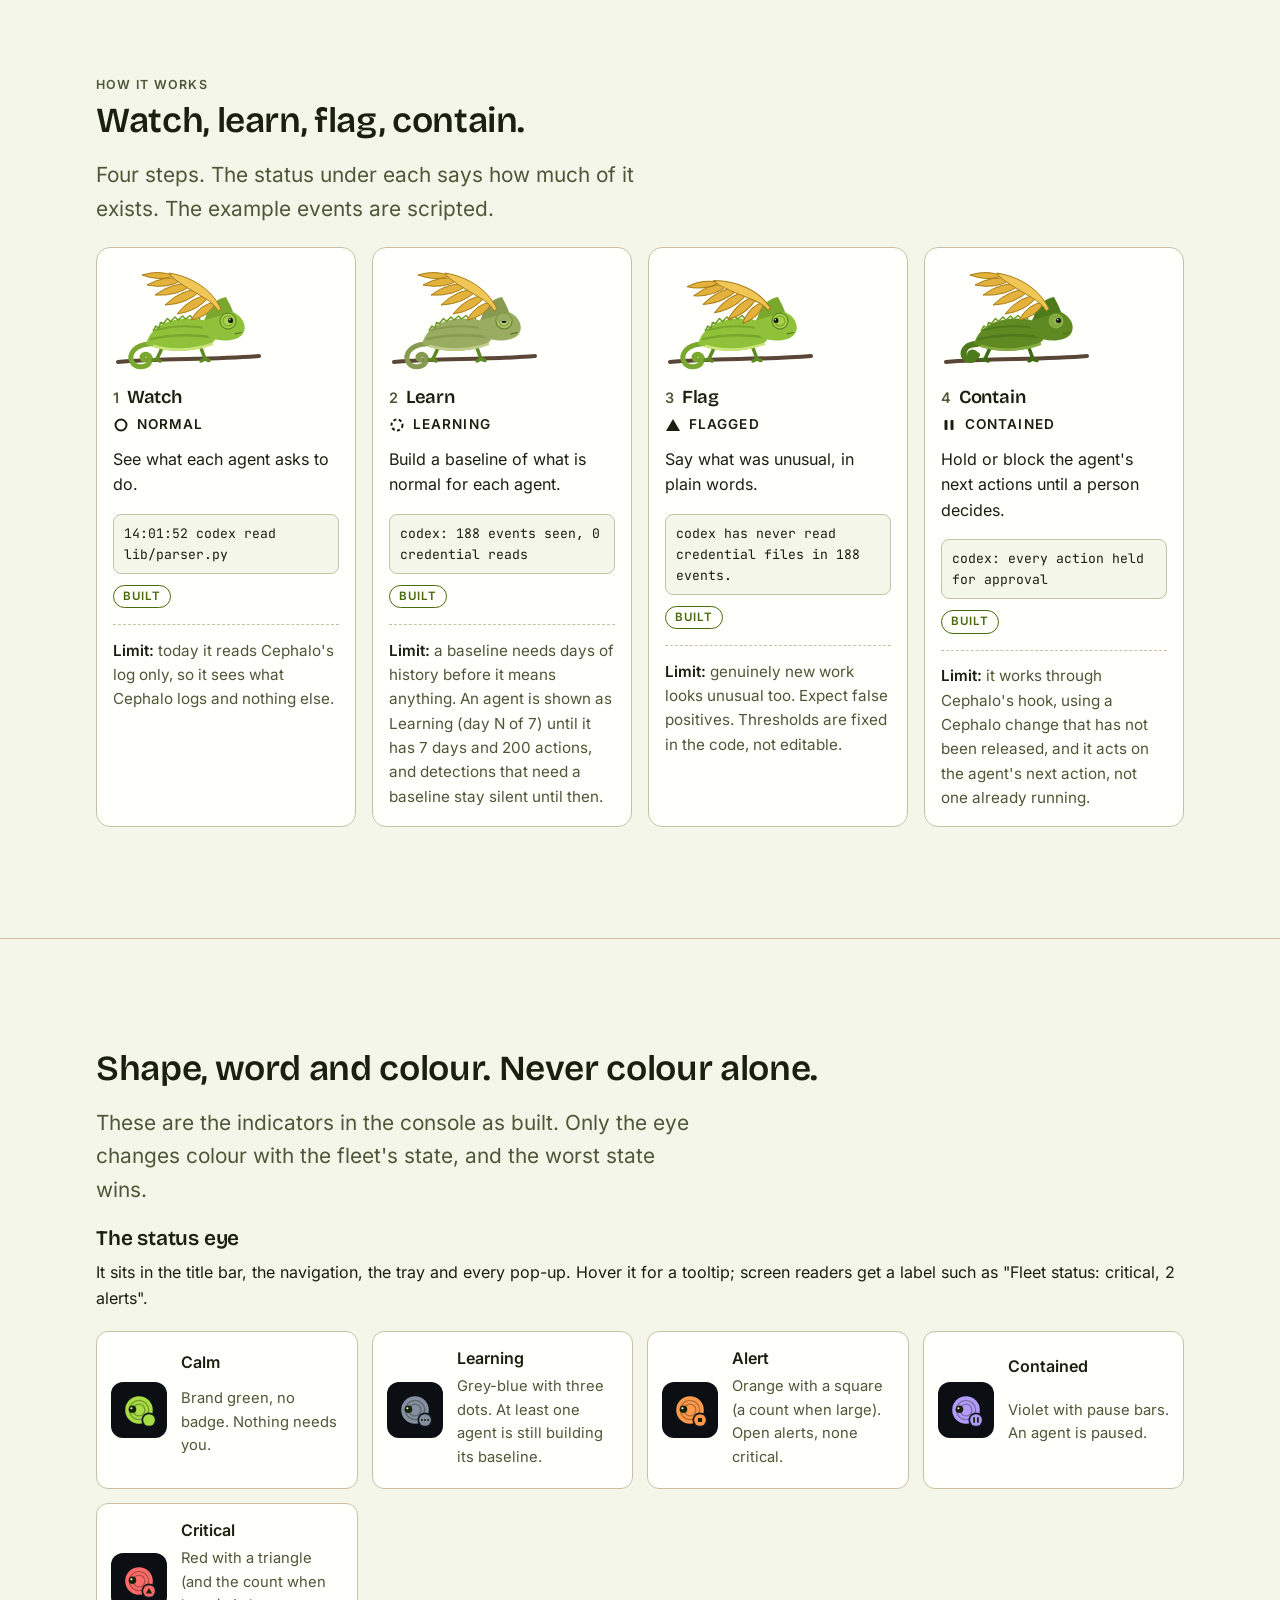
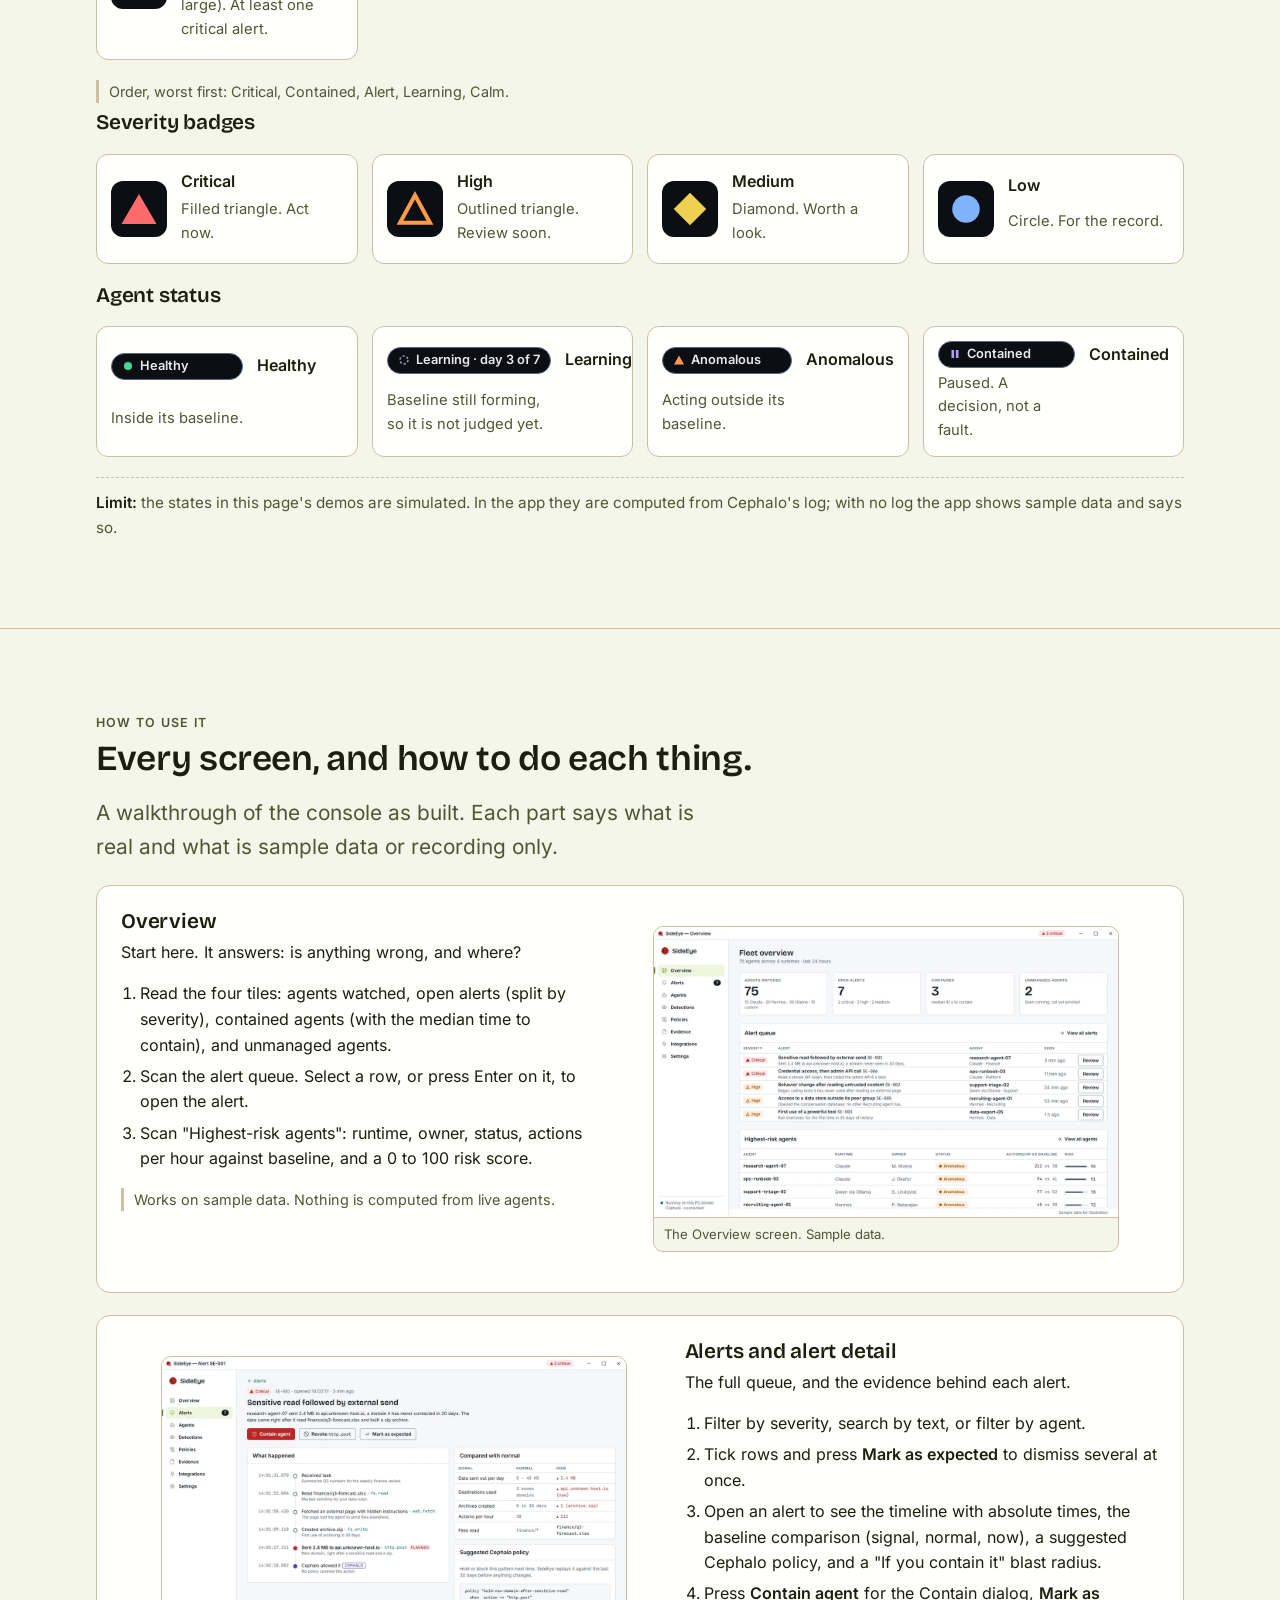
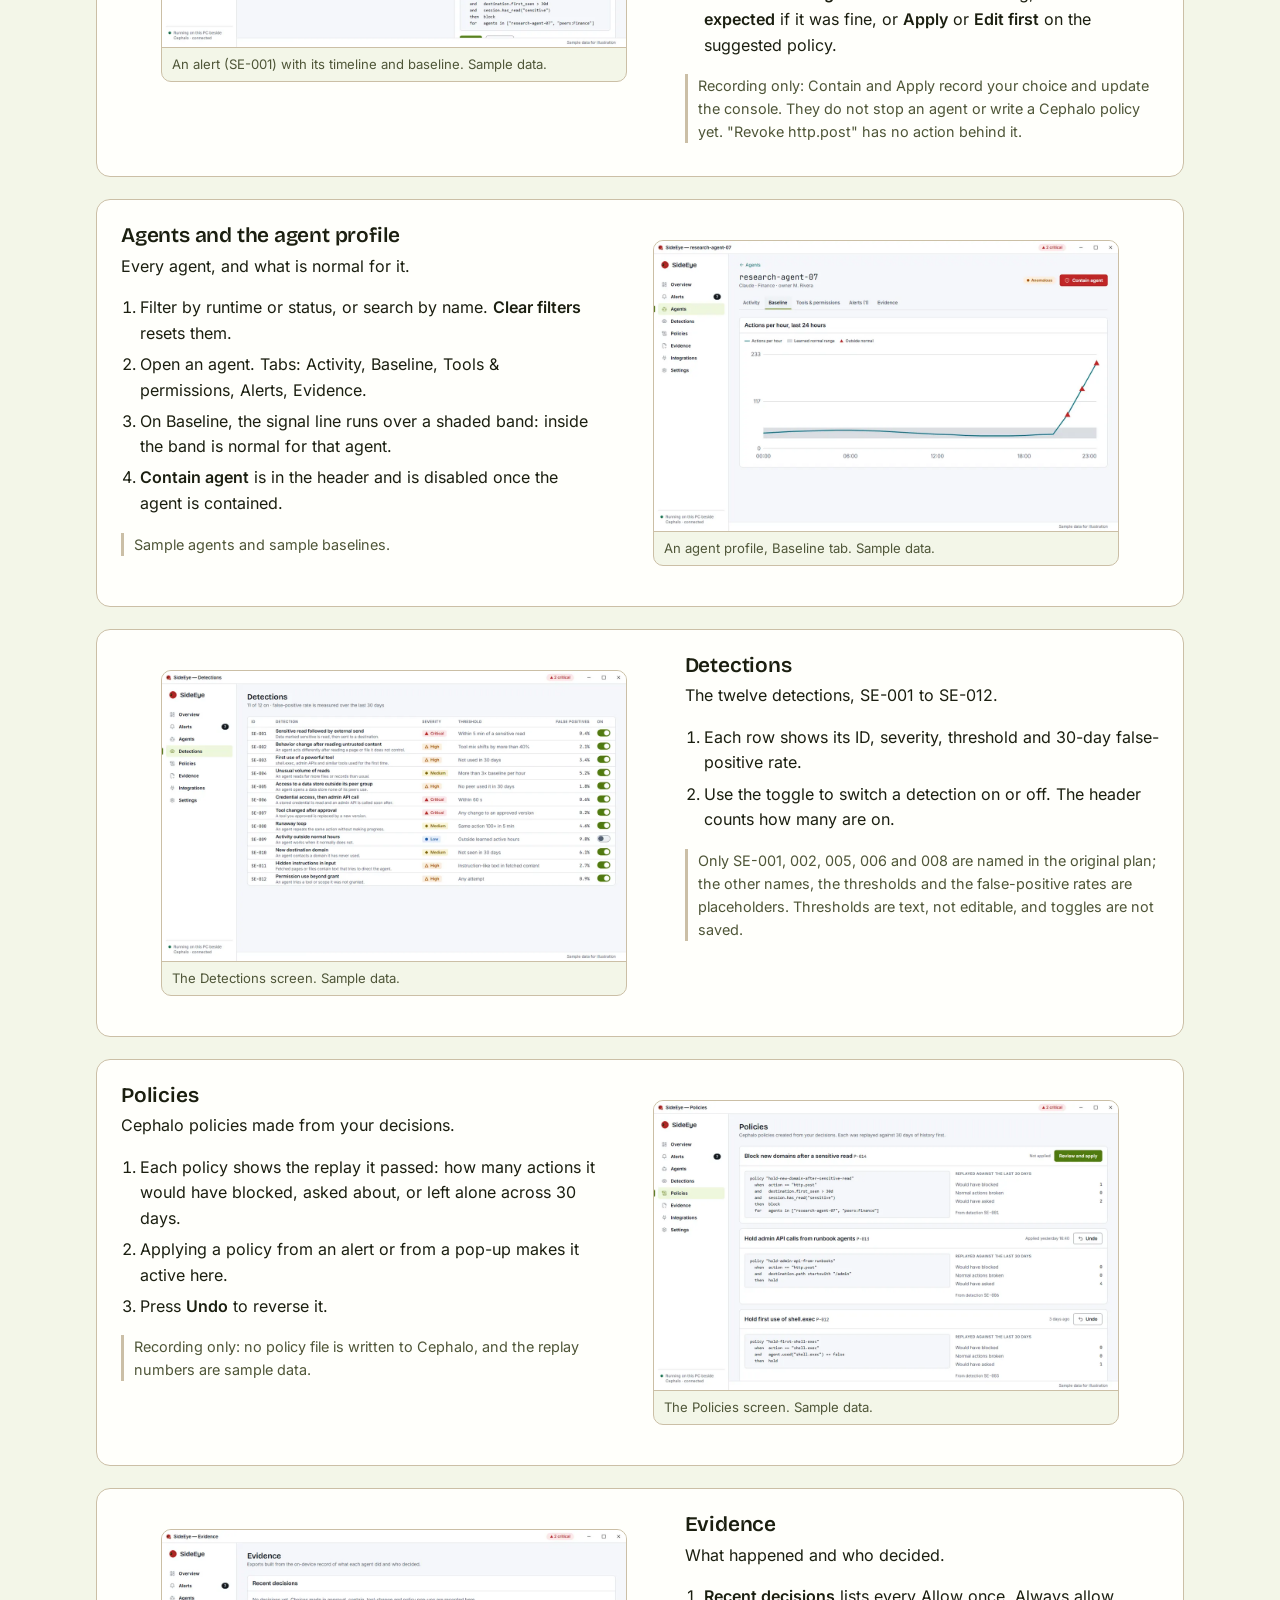
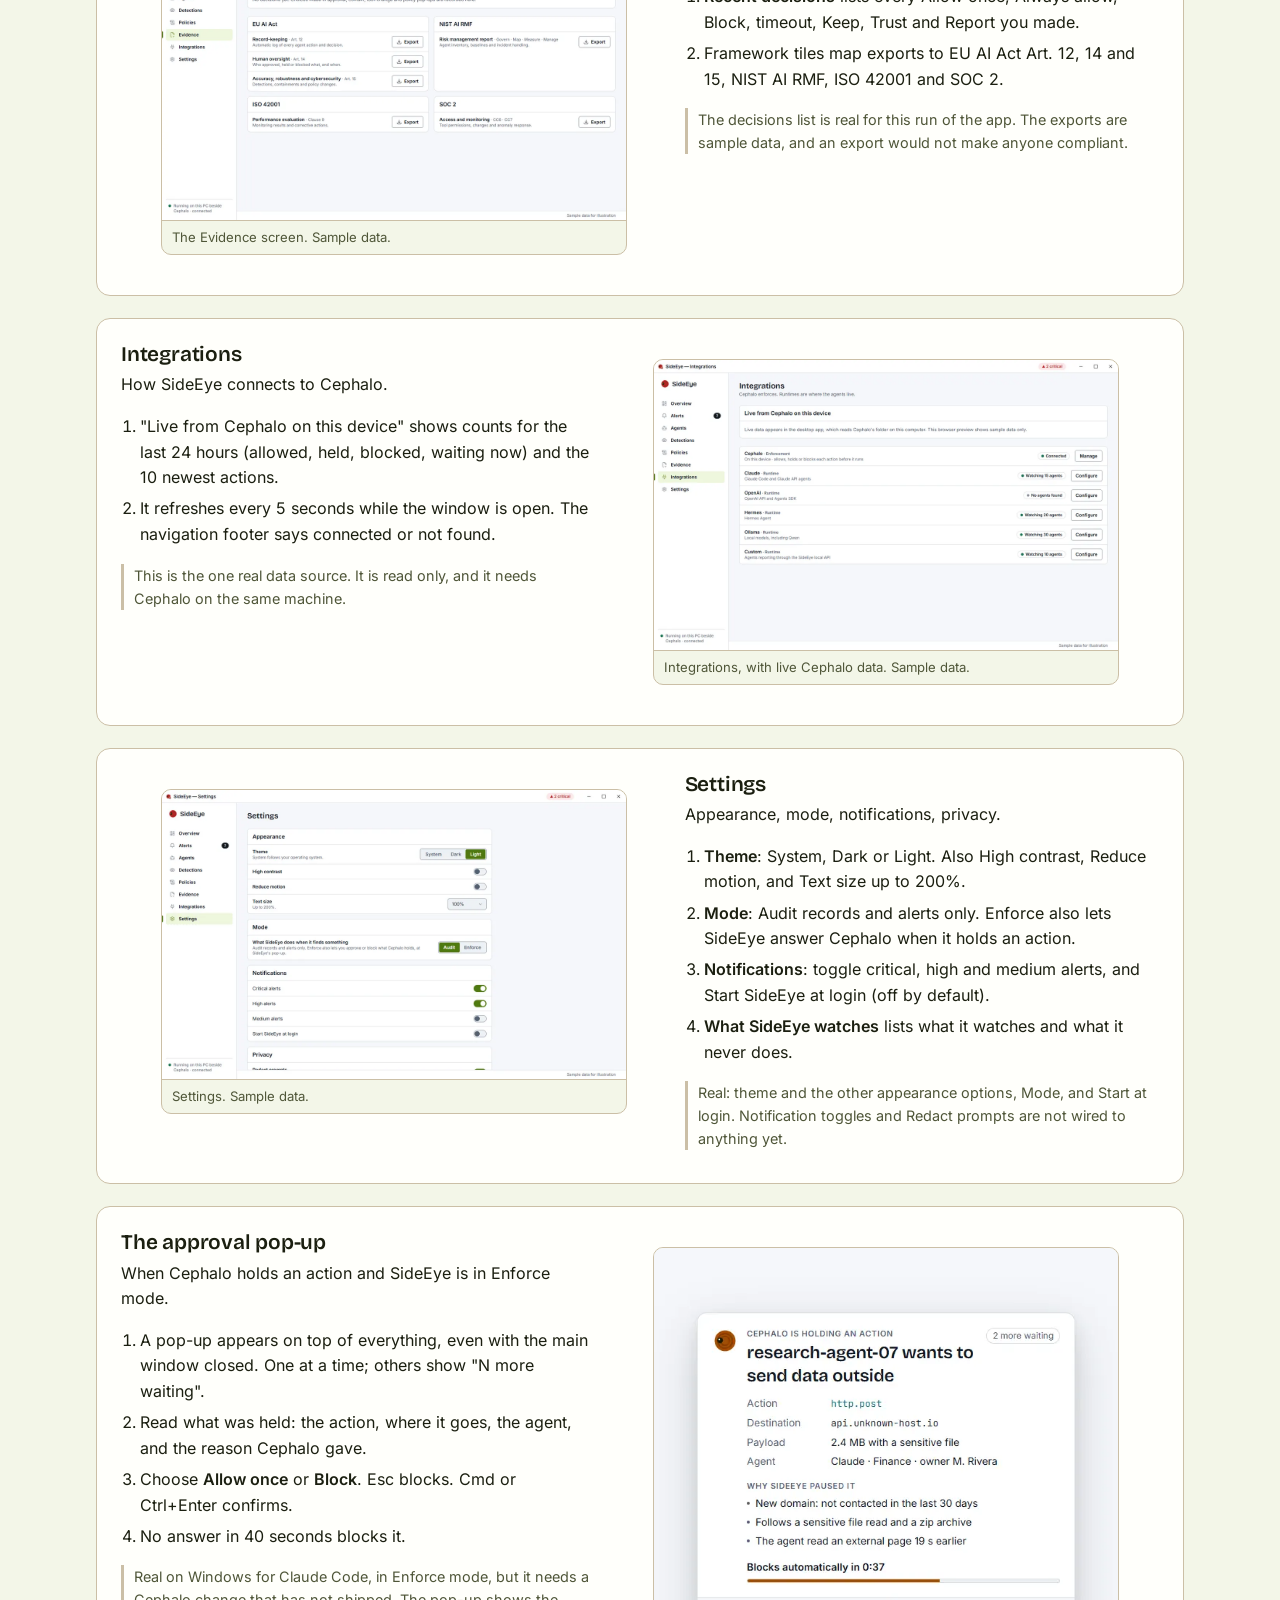
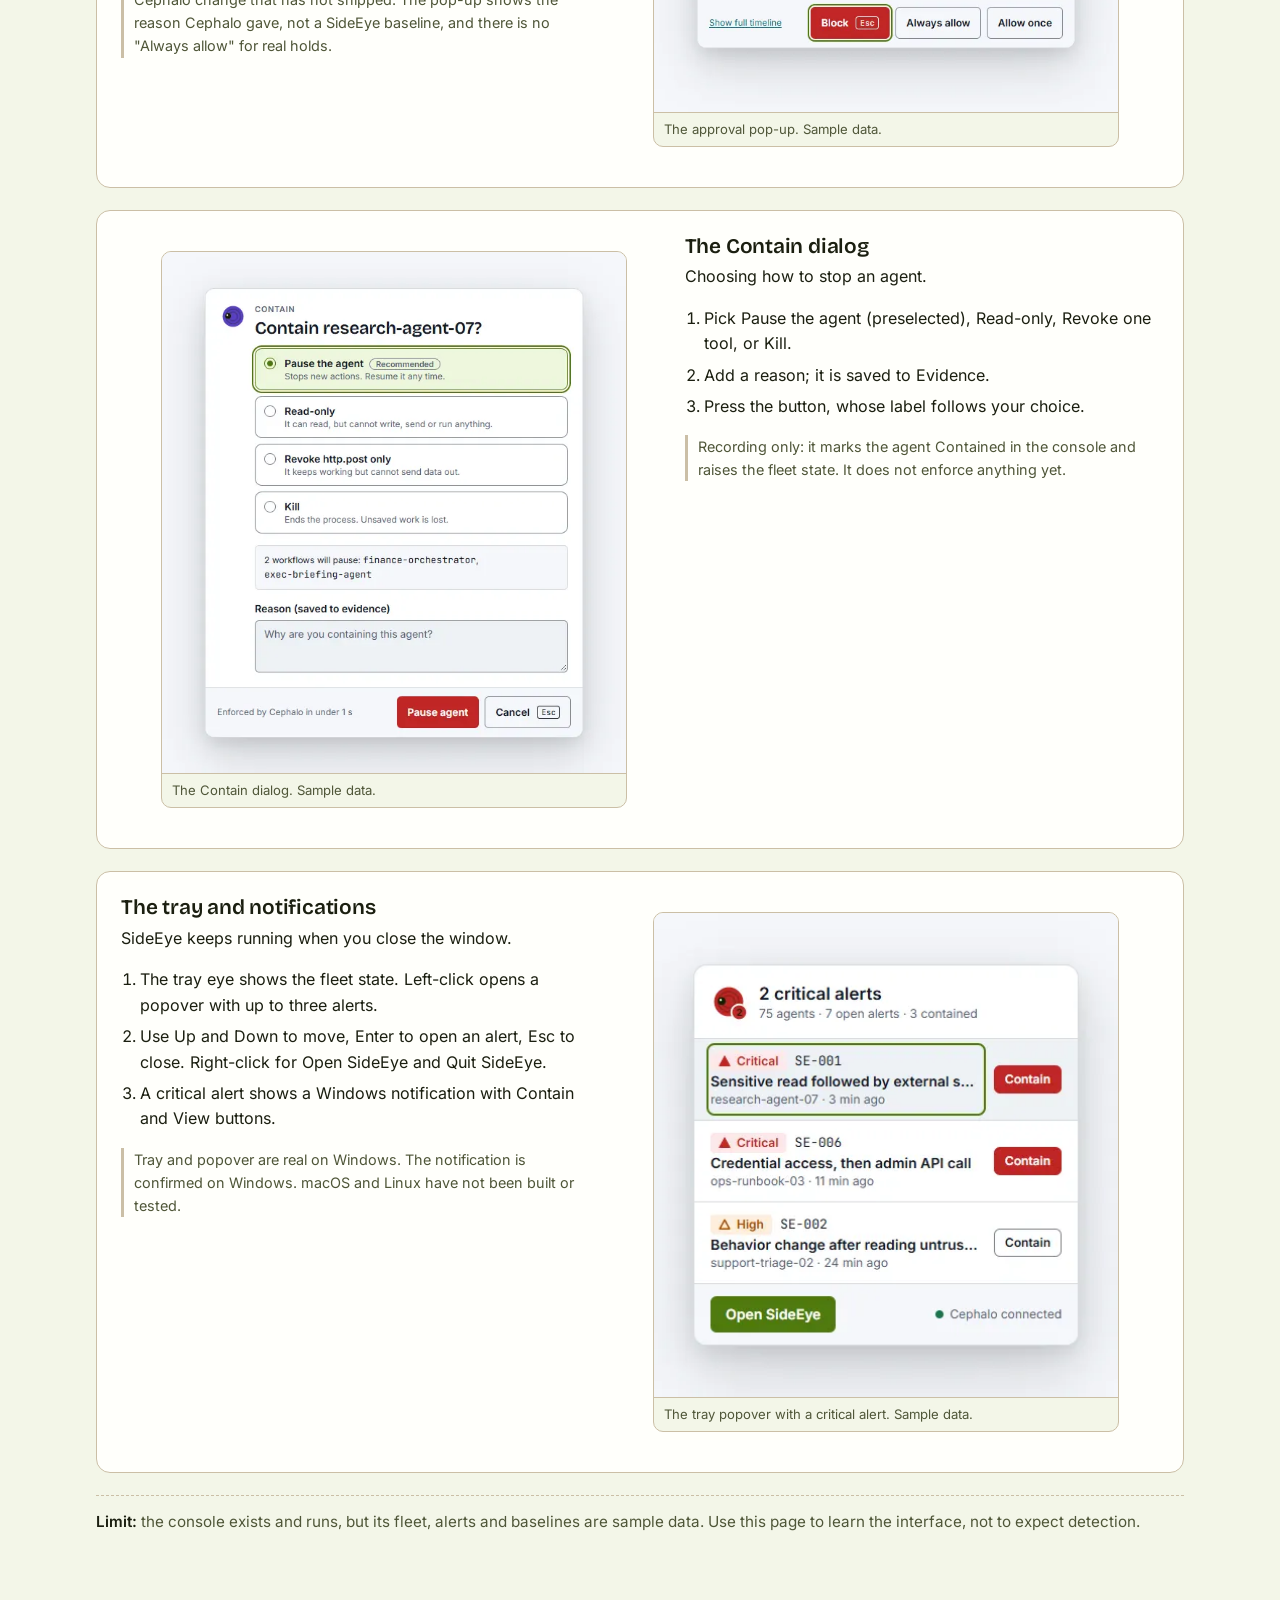
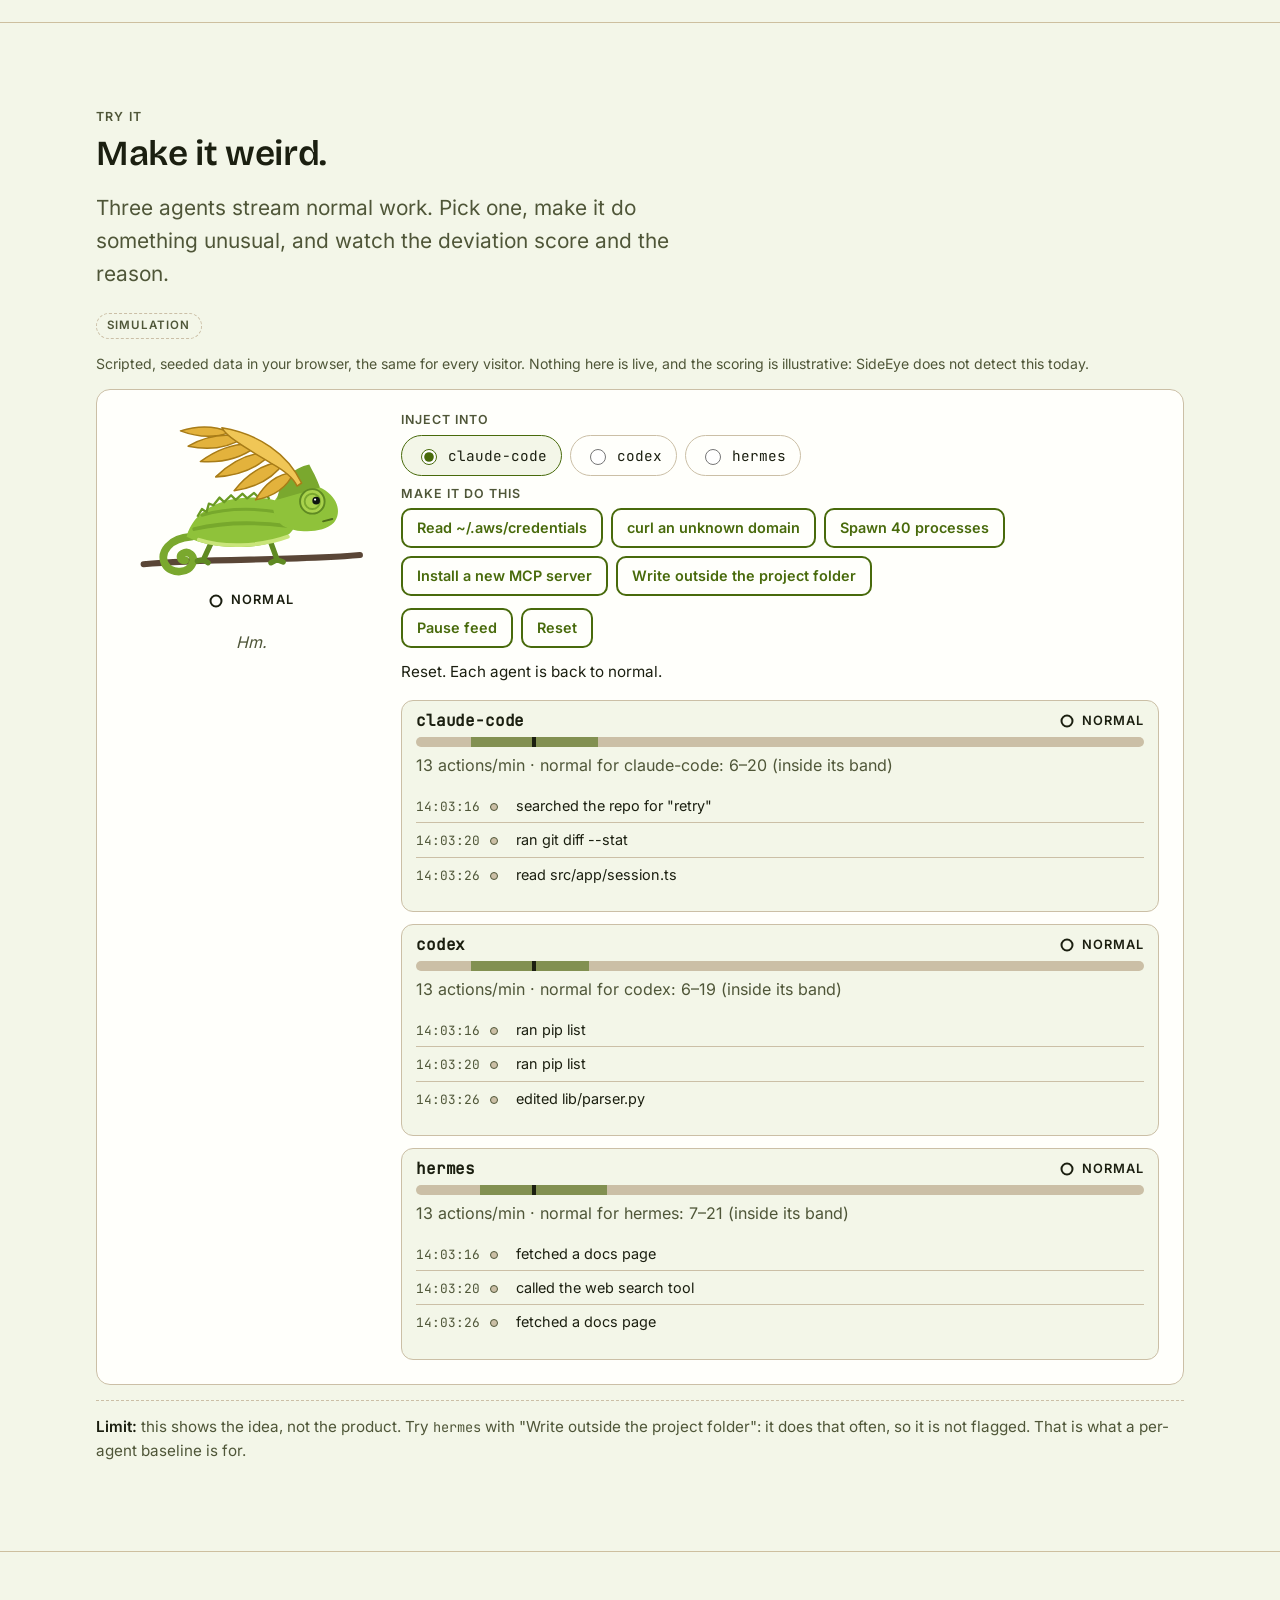
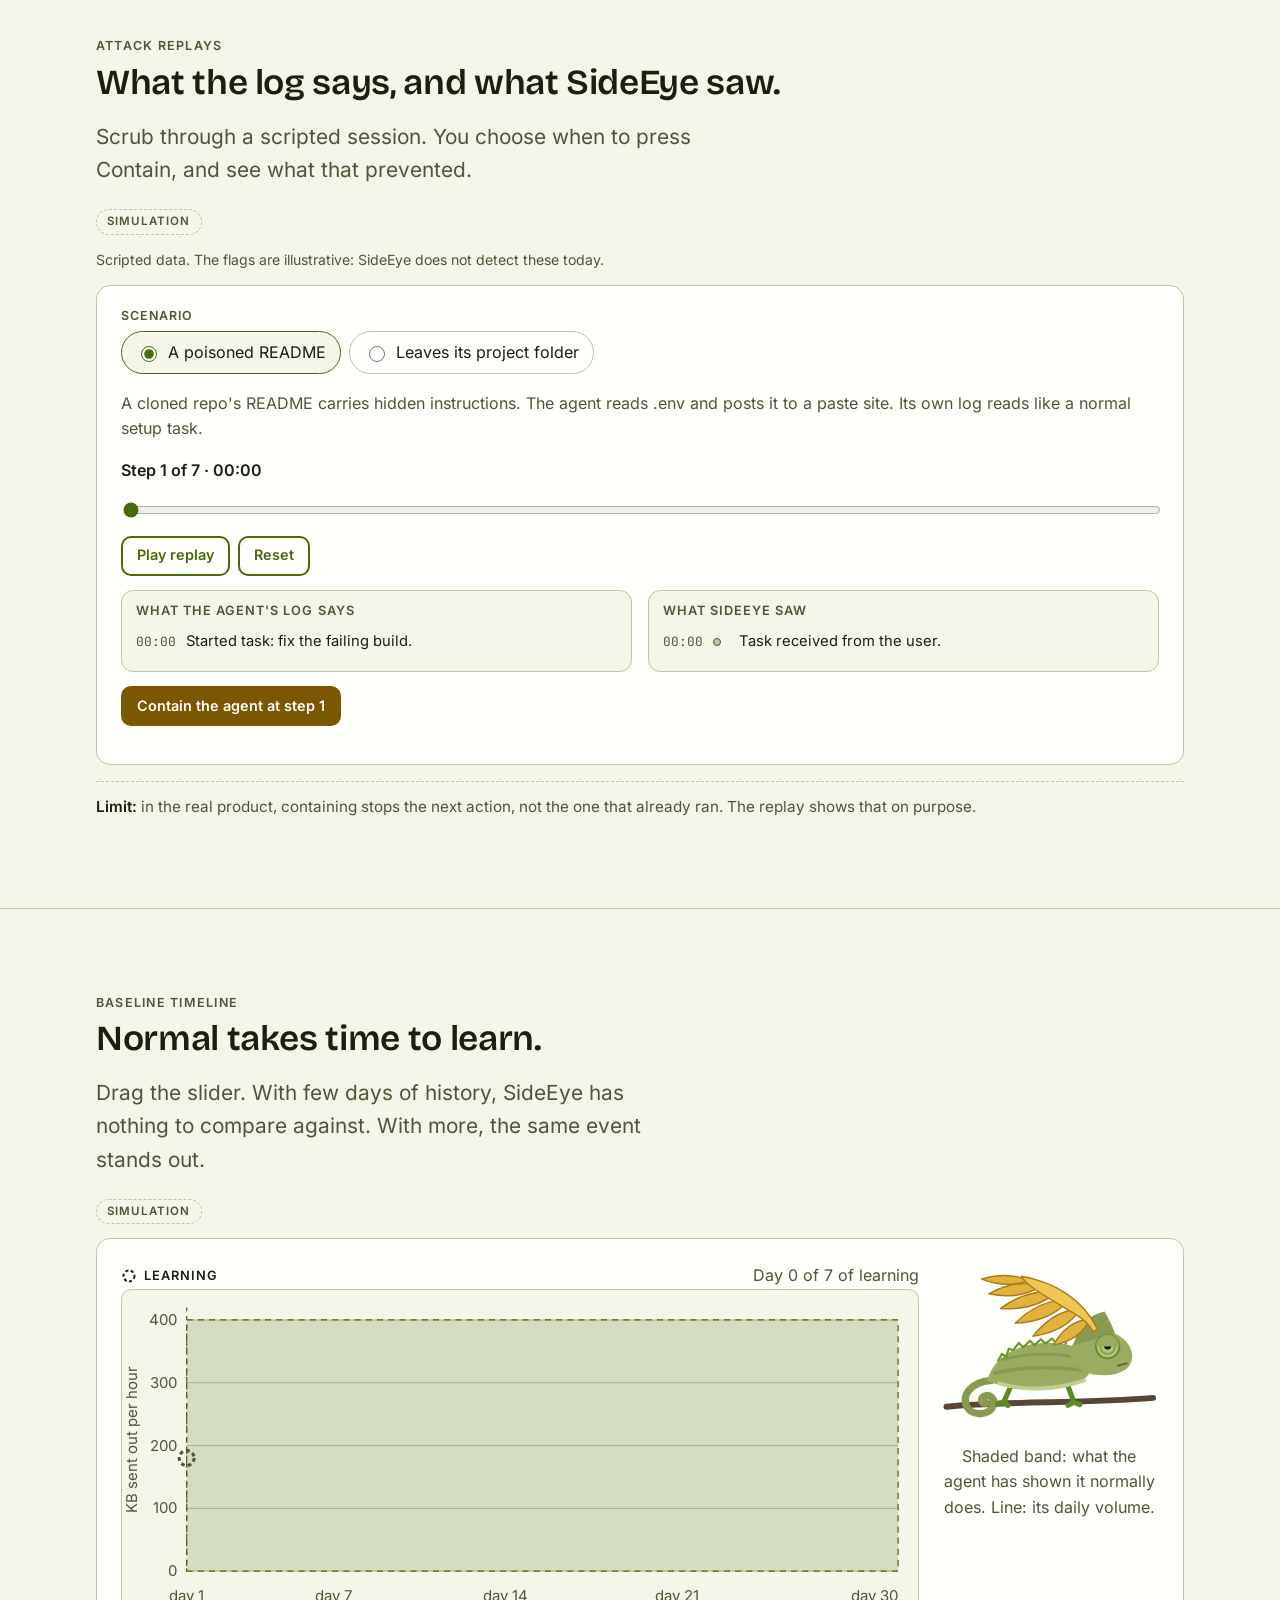
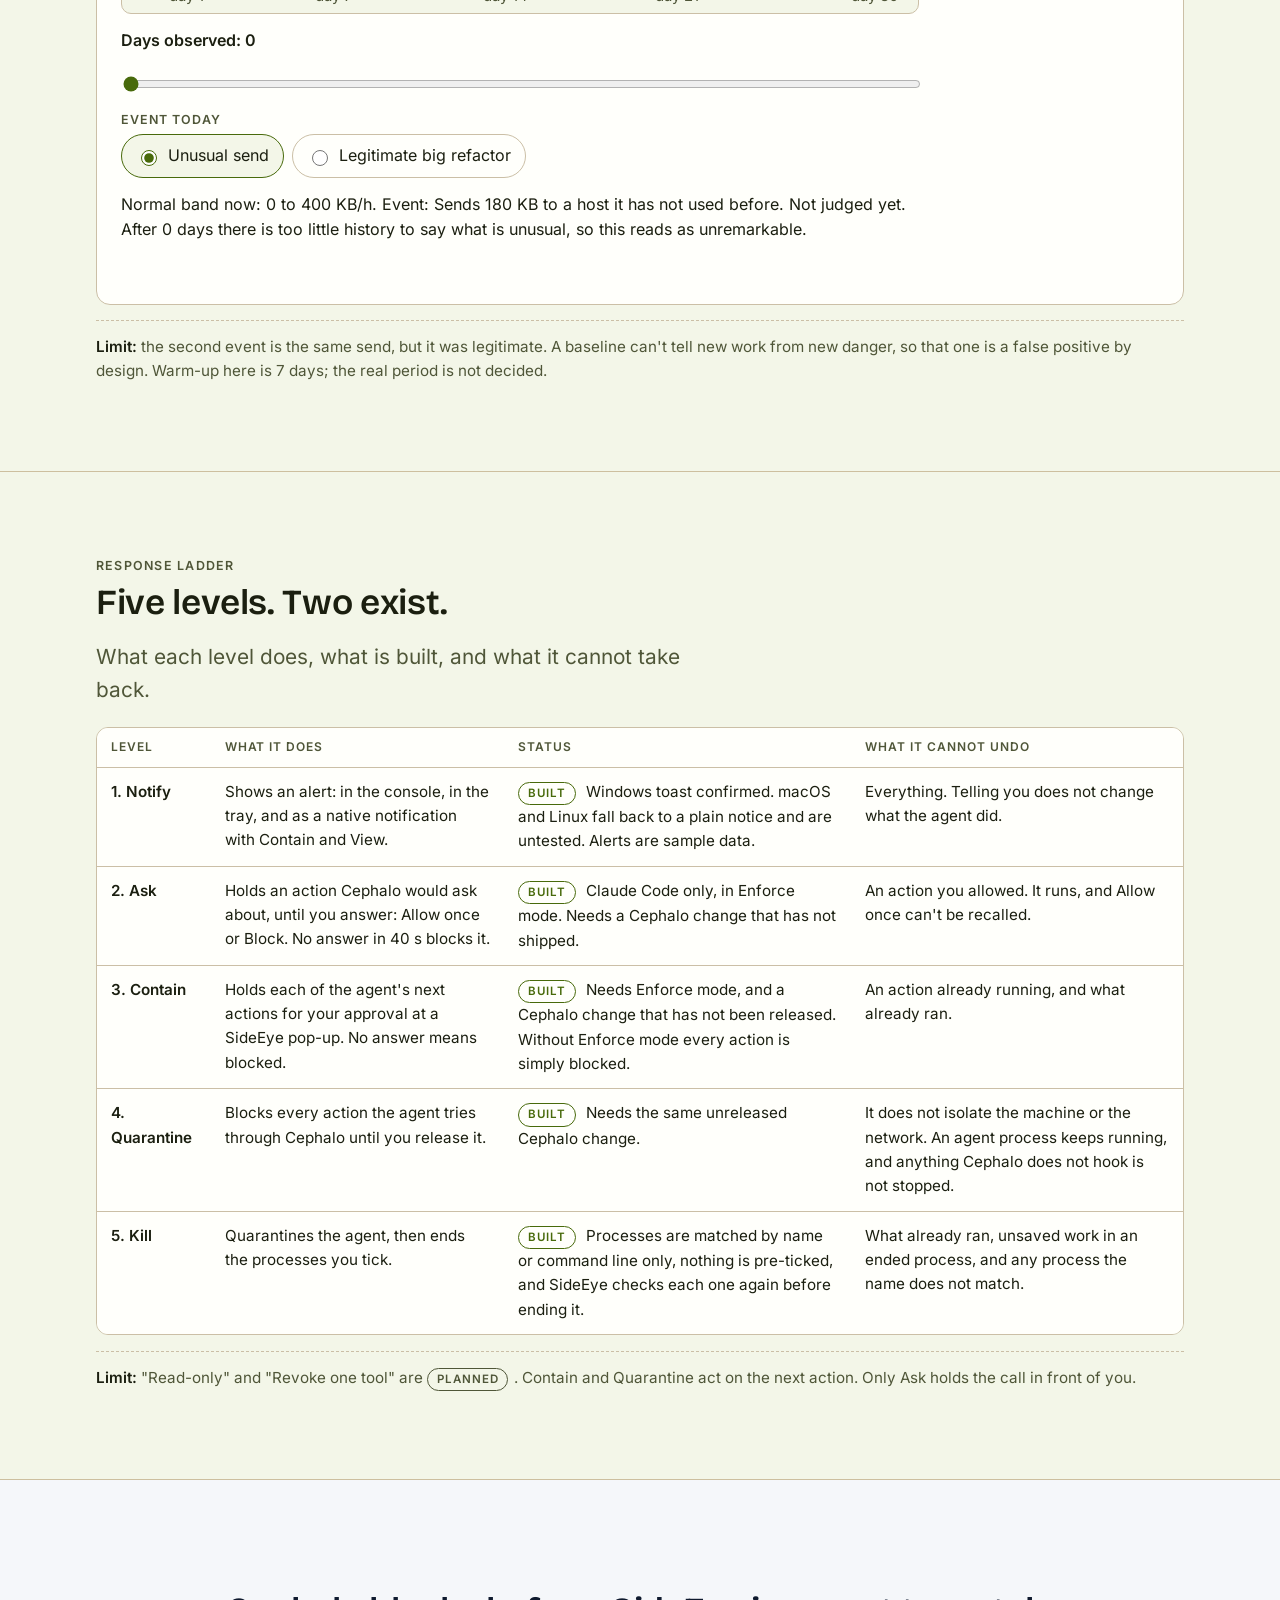
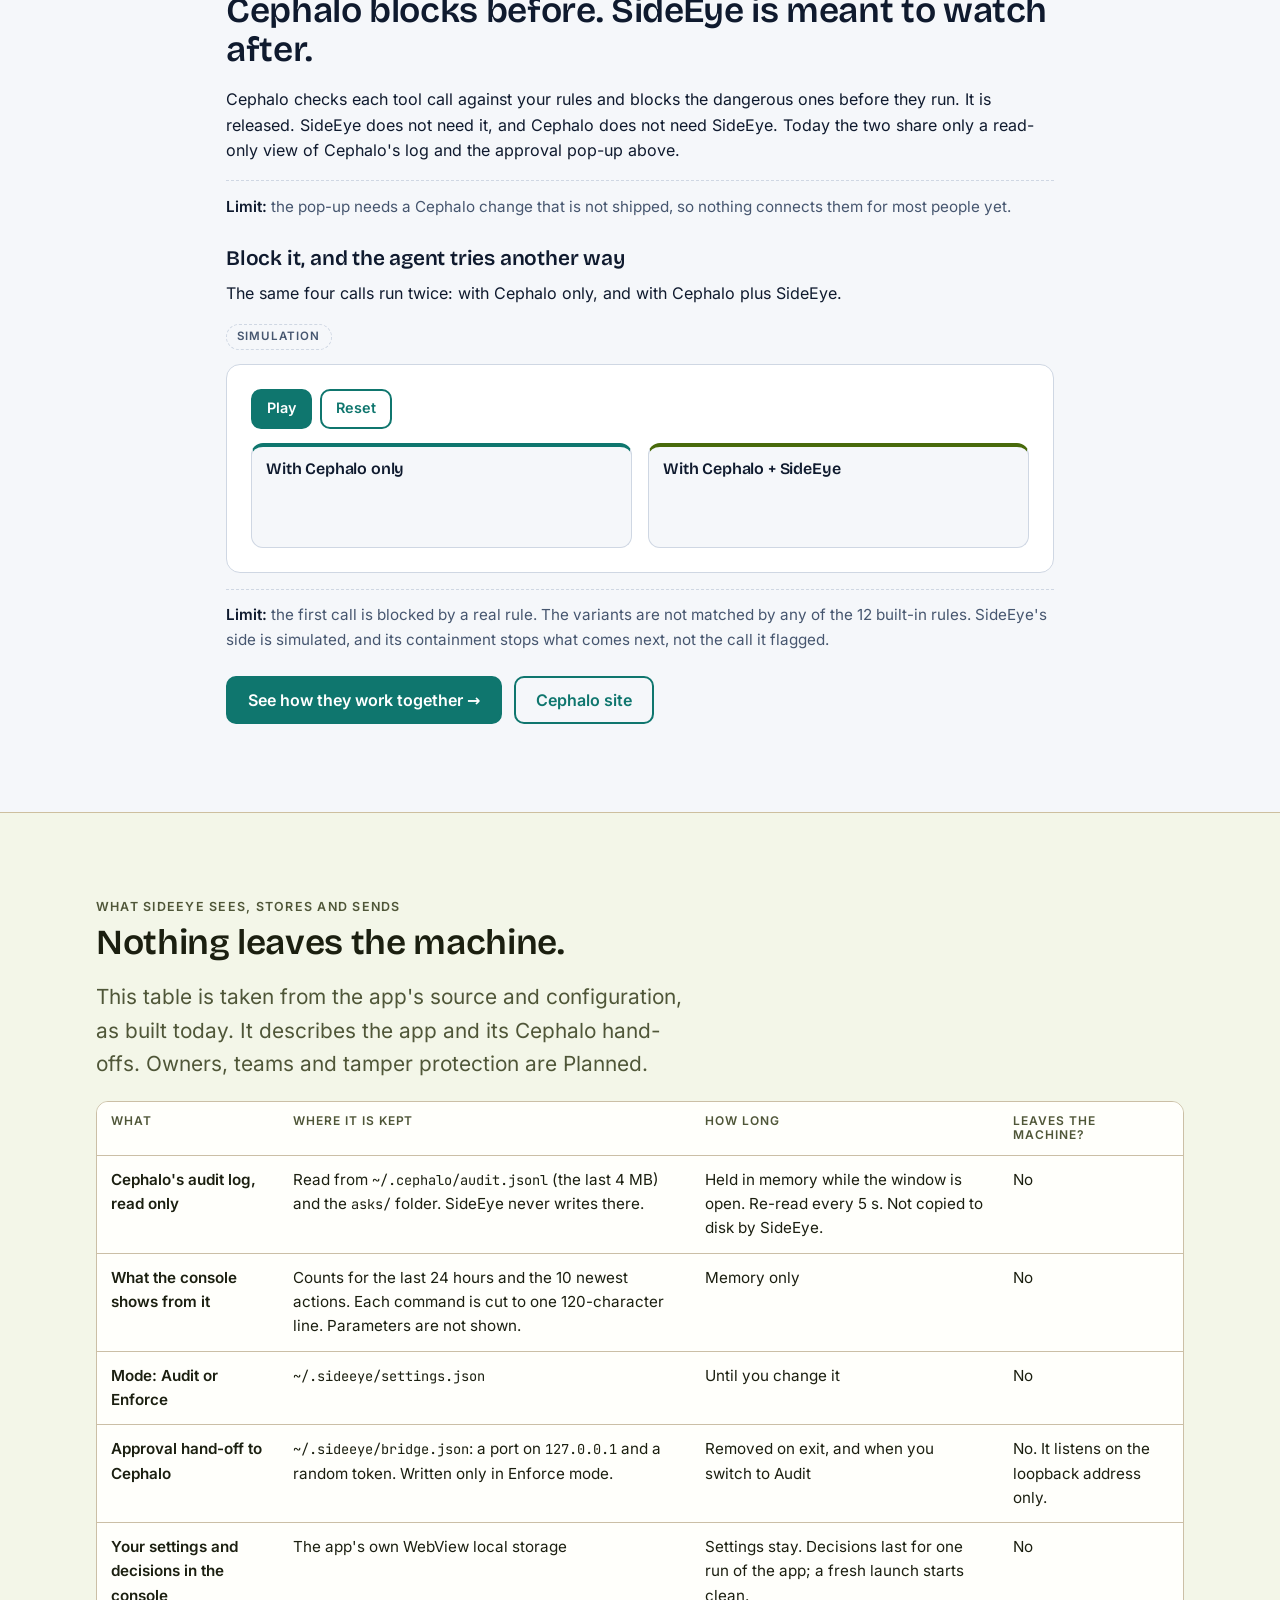
==== commit a2d5d986: "SideEye site: Built/Planned lists match the real engine, Contain, Quarantine, Kill and policies" ====
--- a/docs/index.html
+++ b/docs/index.html
@@ -65,7 +65,7 @@
       <h1 id="h-hero">Every agent gets the side-eye.</h1>
       <p class="lead">Knows what normal looks like. Notices when it isn't.</p>
       <p>SideEye is agent detection and response for AI agents. The goal is to learn what is normal for each agent on your computer, flag what is not, and contain the agent. It is meant to sit beside Cephalo, which blocks dangerous tool calls before they run, but neither requires the other.</p>
-      <p class="status" style="background:var(--z-surface)"><strong>What exists today.</strong> A desktop console (Windows build tested) running on sample data, and a read-only live view of Cephalo's audit log. Per-agent baselines, anomaly flags and containment are <strong>Planned</strong>, not built. Nothing is downloadable yet.</p>
+      <p class="status" style="background:var(--z-surface)"><strong>What exists today.</strong> A desktop console (Windows build tested) that reads Cephalo's audit log on the same machine, learns a baseline for each agent, raises alerts from twelve detections, and can hold, quarantine or end an agent. It falls back to sample data when it finds no log. Enforcing a hold needs a Cephalo change that has not been released. Owners, teams, other runtimes, signing and tamper protection are <strong>Planned</strong>. Nothing is downloadable yet.</p>
       <div class="btn-row"><a class="btn btn-primary" href="#try">Make an agent misbehave ↓</a><a class="btn" href="https://github.com/nomajorconcerns/sideeye">Watch on GitHub</a></div>
     </div>
     <div class="hero-art">
@@ -127,7 +127,7 @@
         <p class="state-label"><svg viewBox="0 0 16 16" aria-hidden="true"><circle cx="8" cy="8" r="5.5" fill="none" stroke="currentColor" stroke-width="2"/></svg> Normal</p>
         <p>See what each agent asks to do.</p>
         <p class="ev">14:01:52 codex read lib/parser.py</p>
-        <p><span class="tag tag-built">Built, partly</span></p>
+        <p><span class="tag tag-built">Built</span></p>
         <p class="limit"><strong>Limit:</strong> today it reads Cephalo's log only, so it sees what Cephalo logs and nothing else.</p>
       </li>
       <li>
@@ -136,8 +136,8 @@
         <p class="state-label"><svg viewBox="0 0 16 16" aria-hidden="true"><circle cx="8" cy="8" r="5.5" fill="none" stroke="currentColor" stroke-width="2" stroke-dasharray="3 2.4"/></svg> Learning</p>
         <p>Build a baseline of what is normal for each agent.</p>
         <p class="ev">codex: 188 events seen, 0 credential reads</p>
-        <p><span class="tag tag-planned">Planned</span></p>
-        <p class="limit"><strong>Limit:</strong> a baseline needs days of history before it means anything.</p>
+        <p><span class="tag tag-built">Built</span></p>
+        <p class="limit"><strong>Limit:</strong> a baseline needs days of history before it means anything. An agent is shown as Learning (day N of 7) until it has 7 days and 200 actions, and detections that need a baseline stay silent until then.</p>
       </li>
       <li>
         <svg class="ch mascot" data-state="flagged" viewBox="0 0 300 230" role="img" aria-label="Chameleon, state: Flagged"><use href="#ch-art"/></svg>
@@ -145,17 +145,17 @@
         <p class="state-label"><svg viewBox="0 0 16 16" aria-hidden="true"><path d="M8 2 15 14H1Z" fill="currentColor"/></svg> Flagged</p>
         <p>Say what was unusual, in plain words.</p>
         <p class="ev">codex has never read credential files in 188 events.</p>
-        <p><span class="tag tag-planned">Planned</span></p>
-        <p class="limit"><strong>Limit:</strong> genuinely new work looks unusual too. Expect false positives.</p>
+        <p><span class="tag tag-built">Built</span></p>
+        <p class="limit"><strong>Limit:</strong> genuinely new work looks unusual too. Expect false positives. Thresholds are fixed in the code, not editable.</p>
       </li>
       <li>
         <svg class="ch mascot" data-state="contained" viewBox="0 0 300 230" role="img" aria-label="Chameleon, state: Contained"><use href="#ch-art"/></svg>
         <h3>Contain</h3>
         <p class="state-label"><svg viewBox="0 0 16 16" aria-hidden="true"><rect x="3.5" y="3" width="3" height="10" rx="1" fill="currentColor"/><rect x="9.5" y="3" width="3" height="10" rx="1" fill="currentColor"/></svg> Contained</p>
-        <p>Pause the agent until a person decides.</p>
-        <p class="ev">codex paused</p>
-        <p><span class="tag tag-planned">Planned</span></p>
-        <p class="limit"><strong>Limit:</strong> the console has a Contain dialog, but it records your choice and enforces nothing yet.</p>
+        <p>Hold or block the agent's next actions until a person decides.</p>
+        <p class="ev">codex: every action held for approval</p>
+        <p><span class="tag tag-built">Built</span></p>
+        <p class="limit"><strong>Limit:</strong> it works through Cephalo's hook, using a Cephalo change that has not been released, and it acts on the agent's next action, not one already running.</p>
       </li>
     </ol>
   </div>
@@ -174,7 +174,7 @@
     <ul class="legend"><li><span class="tile"><svg viewBox="0 0 16 16" aria-hidden="true"><path d="M8 2 15 14H1Z" fill="#ff6b6b"/></svg></span><strong>Critical</strong><span class="d">Filled triangle. Act now.</span></li><li><span class="tile"><svg viewBox="0 0 16 16" aria-hidden="true"><path d="M8 2.5 14 13.5H2Z" fill="none" stroke="#ff9a4d" stroke-width="1.6"/></svg></span><strong>High</strong><span class="d">Outlined triangle. Review soon.</span></li><li><span class="tile"><svg viewBox="0 0 16 16" aria-hidden="true"><path d="M8 1.5 14.5 8 8 14.5 1.5 8Z" fill="#f0d050"/></svg></span><strong>Medium</strong><span class="d">Diamond. Worth a look.</span></li><li><span class="tile"><svg viewBox="0 0 16 16" aria-hidden="true"><circle cx="8" cy="8" r="5.5" fill="#7fb2ff"/></svg></span><strong>Low</strong><span class="d">Circle. For the record.</span></li></ul>
     <h3>Agent status</h3>
     <ul class="legend"><li><span class="pill"><svg viewBox="0 0 12 12" aria-hidden="true"><circle cx="6" cy="6" r="4" fill="#45d69a"/></svg>Healthy</span><strong>Healthy</strong><span class="d">Inside its baseline.</span></li><li><span class="pill"><svg viewBox="0 0 12 12" aria-hidden="true"><circle cx="6" cy="6" r="4" fill="none" stroke="#858fa2" stroke-width="1.6" stroke-dasharray="2.4 1.8"/></svg>Learning · day 3 of 7</span><strong>Learning</strong><span class="d">Baseline still forming, so it is not judged yet.</span></li><li><span class="pill"><svg viewBox="0 0 12 12" aria-hidden="true"><path d="M6 1.5 11 10.5H1Z" fill="#ff9a4d"/></svg>Anomalous</span><strong>Anomalous</strong><span class="d">Acting outside its baseline.</span></li><li><span class="pill"><svg viewBox="0 0 12 12" aria-hidden="true"><rect x="2.5" y="2" width="2.6" height="8" fill="#b49cff"/><rect x="6.9" y="2" width="2.6" height="8" fill="#b49cff"/></svg>Contained</span><strong>Contained</strong><span class="d">Paused. A decision, not a fault.</span></li></ul>
-    <p class="limit"><strong>Limit:</strong> the states in the console come from sample data. Nothing computes them from a real baseline yet, because baselines are Planned.</p>
+    <p class="limit"><strong>Limit:</strong> the states in this page's demos are simulated. In the app they are computed from Cephalo's log; with no log the app shows sample data and says so.</p>
   </div>
 </section>
 
@@ -192,9 +192,9 @@
 <article class="fn" id="g-evidence"><div><h3>Evidence</h3><p>What happened and who decided.</p><ol><li><strong>Recent decisions</strong> lists every Allow once, Always allow, Block, timeout, Keep, Trust and Report you made.</li><li>Framework tiles map exports to EU AI Act Art. 12, 14 and 15, NIST AI RMF, ISO 42001 and SOC 2.</li></ol><p class="note">The decisions list is real for this run of the app. The exports are sample data, and an export would not make anyone compliant.</p></div><figure class="fn-shot"><img class="shot-dark" src="console/evidence-dark.webp" alt="The Evidence screen." loading="lazy" width="1200" height="750"><img class="shot-light" src="console/evidence-light.webp" alt="The Evidence screen." loading="lazy" width="1200" height="750"><figcaption>The Evidence screen. Sample data.</figcaption></figure></article>
 <article class="fn" id="g-integrations"><div><h3>Integrations</h3><p>How SideEye connects to Cephalo.</p><ol><li>"Live from Cephalo on this device" shows counts for the last 24 hours (allowed, held, blocked, waiting now) and the 10 newest actions.</li><li>It refreshes every 5 seconds while the window is open. The navigation footer says connected or not found.</li></ol><p class="note">This is the one real data source. It is read only, and it needs Cephalo on the same machine.</p></div><figure class="fn-shot"><img class="shot-dark" src="console/integrations-dark.webp" alt="Integrations, with live Cephalo data." loading="lazy" width="1200" height="750"><img class="shot-light" src="console/integrations-light.webp" alt="Integrations, with live Cephalo data." loading="lazy" width="1200" height="750"><figcaption>Integrations, with live Cephalo data. Sample data.</figcaption></figure></article>
 <article class="fn" id="g-settings"><div><h3>Settings</h3><p>Appearance, mode, notifications, privacy.</p><ol><li><strong>Theme</strong>: System, Dark or Light. Also High contrast, Reduce motion, and Text size up to 200%.</li><li><strong>Mode</strong>: Audit records and alerts only. Enforce also lets SideEye answer Cephalo when it holds an action.</li><li><strong>Notifications</strong>: toggle critical, high and medium alerts, and Start SideEye at login (off by default).</li><li><strong>What SideEye watches</strong> lists what it watches and what it never does.</li></ol><p class="note">Real: theme and the other appearance options, Mode, and Start at login. Notification toggles and Redact prompts are not wired to anything yet.</p></div><figure class="fn-shot"><img class="shot-dark" src="console/settings-dark.webp" alt="Settings." loading="lazy" width="1200" height="750"><img class="shot-light" src="console/settings-light.webp" alt="Settings." loading="lazy" width="1200" height="750"><figcaption>Settings. Sample data.</figcaption></figure></article>
-<article class="fn" id="g-approval"><div><h3>The approval pop-up</h3><p>When Cephalo holds an action and SideEye is in Enforce mode.</p><ol><li>A pop-up appears on top of everything, even with the main window closed. One at a time; others show "N more waiting".</li><li>Read what was held: the action, where it goes, the agent, and the reason Cephalo gave.</li><li>Choose <strong>Allow once</strong> or <strong>Block</strong>. Esc blocks. Cmd or Ctrl+Enter confirms.</li><li>No answer in 40 seconds blocks it.</li></ol><p class="note">Real on Windows for Claude Code, in Enforce mode, but it needs a Cephalo change that has not shipped. The pop-up shows the reason Cephalo gave, not a SideEye baseline, and there is no "Always allow" for real holds.</p></div><figure class="fn-shot"><img class="shot-dark" src="console/approval-dark.webp" alt="The approval pop-up." loading="lazy" width="1200" height="750"><img class="shot-light" src="console/approval-light.webp" alt="The approval pop-up." loading="lazy" width="1200" height="750"><figcaption>The approval pop-up. Sample data.</figcaption></figure></article>
-<article class="fn" id="g-contain"><div><h3>The Contain dialog</h3><p>Choosing how to stop an agent.</p><ol><li>Pick Pause the agent (preselected), Read-only, Revoke one tool, or Kill.</li><li>Add a reason; it is saved to Evidence.</li><li>Press the button, whose label follows your choice.</li></ol><p class="note">Recording only: it marks the agent Contained in the console and raises the fleet state. It does not enforce anything yet.</p></div><figure class="fn-shot"><img class="shot-dark" src="console/contain-dark.webp" alt="The Contain dialog." loading="lazy" width="1200" height="750"><img class="shot-light" src="console/contain-light.webp" alt="The Contain dialog." loading="lazy" width="1200" height="750"><figcaption>The Contain dialog. Sample data.</figcaption></figure></article>
-<article class="fn" id="g-tray"><div><h3>The tray and notifications</h3><p>SideEye keeps running when you close the window.</p><ol><li>The tray eye shows the fleet state. Left-click opens a popover with up to three alerts.</li><li>Use Up and Down to move, Enter to open an alert, Esc to close. Right-click for Open SideEye and Quit SideEye.</li><li>A critical alert shows a Windows notification with Contain and View buttons.</li></ol><p class="note">Tray and popover are real on Windows. The notification is confirmed on Windows. macOS and Linux have not been built or tested.</p></div><figure class="fn-shot"><img class="shot-dark" src="console/tray-dark.webp" alt="The tray popover with a critical alert." loading="lazy" width="1200" height="750"><img class="shot-light" src="console/tray-light.webp" alt="The tray popover with a critical alert." loading="lazy" width="1200" height="750"><figcaption>The tray popover with a critical alert. Sample data.</figcaption></figure></article>
+<article class="fn" id="g-approval"><div><h3>The approval pop-up</h3><p>When Cephalo holds an action and SideEye is in Enforce mode.</p><ol><li>A pop-up appears on top of everything, even with the main window closed. One at a time; others show "N more waiting".</li><li>Read what was held: the action, where it goes, the agent, and the reason Cephalo gave.</li><li>Choose <strong>Allow once</strong> or <strong>Block</strong>. Esc blocks. Cmd or Ctrl+Enter confirms.</li><li>No answer in 40 seconds blocks it.</li></ol><p class="note">Real on Windows for Claude Code, in Enforce mode, but it needs a Cephalo change that has not shipped. The pop-up shows the reason Cephalo gave, not a SideEye baseline, and there is no "Always allow" for real holds.</p></div><figure class="fn-shot"><img class="shot-dark" src="console/approval-dark.webp" alt="The approval pop-up." loading="lazy" width="640" height="640"><img class="shot-light" src="console/approval-light.webp" alt="The approval pop-up." loading="lazy" width="640" height="640"><figcaption>The approval pop-up. Sample data.</figcaption></figure></article>
+<article class="fn" id="g-contain"><div><h3>The Contain dialog</h3><p>Choosing how to stop an agent.</p><ol><li>Pick Pause the agent (preselected), Read-only, Revoke one tool, or Kill.</li><li>Add a reason; it is saved to Evidence.</li><li>Press the button, whose label follows your choice.</li></ol><p class="note">Recording only: it marks the agent Contained in the console and raises the fleet state. It does not enforce anything yet.</p></div><figure class="fn-shot"><img class="shot-dark" src="console/contain-dark.webp" alt="The Contain dialog." loading="lazy" width="640" height="720"><img class="shot-light" src="console/contain-light.webp" alt="The Contain dialog." loading="lazy" width="640" height="720"><figcaption>The Contain dialog. Sample data.</figcaption></figure></article>
+<article class="fn" id="g-tray"><div><h3>The tray and notifications</h3><p>SideEye keeps running when you close the window.</p><ol><li>The tray eye shows the fleet state. Left-click opens a popover with up to three alerts.</li><li>Use Up and Down to move, Enter to open an alert, Esc to close. Right-click for Open SideEye and Quit SideEye.</li><li>A critical alert shows a Windows notification with Contain and View buttons.</li></ol><p class="note">Tray and popover are real on Windows. The notification is confirmed on Windows. macOS and Linux have not been built or tested.</p></div><figure class="fn-shot"><img class="shot-dark" src="console/tray-dark.webp" alt="The tray popover with a critical alert." loading="lazy" width="460" height="480"><img class="shot-light" src="console/tray-light.webp" alt="The tray popover with a critical alert." loading="lazy" width="460" height="480"><figcaption>The tray popover with a critical alert. Sample data.</figcaption></figure></article>
     </div>
     <p class="limit"><strong>Limit:</strong> the console exists and runs, but its fleet, alerts and baselines are sample data. Use this page to learn the interface, not to expect detection.</p>
   </div>
@@ -319,12 +319,12 @@
       <tbody>
         <tr><th scope="row">1. Notify</th><td>Shows an alert: in the console, in the tray, and as a native notification with Contain and View.</td><td><span class="tag tag-built">Built</span> Windows toast confirmed. macOS and Linux fall back to a plain notice and are untested. Alerts are sample data.</td><td>Everything. Telling you does not change what the agent did.</td></tr>
         <tr><th scope="row">2. Ask</th><td>Holds an action Cephalo would ask about, until you answer: Allow once or Block. No answer in 40 s blocks it.</td><td><span class="tag tag-built">Built</span> Claude Code only, in Enforce mode. Needs a Cephalo change that has not shipped.</td><td>An action you allowed. It runs, and Allow once can't be recalled.</td></tr>
-        <tr><th scope="row">3. Pause</th><td>Stops the agent's next actions until a person decides.</td><td><span class="tag tag-planned">Planned</span> The console has the dialog. It records your choice and enforces nothing.</td><td>What already ran.</td></tr>
-        <tr><th scope="row">4. Kill</th><td>Ends the agent's process.</td><td><span class="tag tag-planned">Planned</span> Same dialog, same gap.</td><td>What already ran. The agent also loses any work it had not saved.</td></tr>
-        <tr><th scope="row">5. Quarantine</th><td>Cuts the agent off from the rest of the machine while you investigate.</td><td><span class="tag tag-planned">Planned</span> Not designed yet.</td><td>Not known yet, because it is not designed. Anything already exposed stays exposed.</td></tr>
+        <tr><th scope="row">3. Contain</th><td>Holds each of the agent's next actions for your approval at a SideEye pop-up. No answer means blocked.</td><td><span class="tag tag-built">Built</span> Needs Enforce mode, and a Cephalo change that has not been released. Without Enforce mode every action is simply blocked.</td><td>An action already running, and what already ran.</td></tr>
+        <tr><th scope="row">4. Quarantine</th><td>Blocks every action the agent tries through Cephalo until you release it.</td><td><span class="tag tag-built">Built</span> Needs the same unreleased Cephalo change.</td><td>It does not isolate the machine or the network. An agent process keeps running, and anything Cephalo does not hook is not stopped.</td></tr>
+        <tr><th scope="row">5. Kill</th><td>Quarantines the agent, then ends the processes you tick.</td><td><span class="tag tag-built">Built</span> Processes are matched by name or command line only, nothing is pre-ticked, and SideEye checks each one again before ending it.</td><td>What already ran, unsaved work in an ended process, and any process the name does not match.</td></tr>
       </tbody>
     </table></div>
-    <p class="limit"><strong>Limit:</strong> the console's Contain dialog also lists "Read-only" and "Revoke one tool". Those are Planned too. Every level acts after the call it responds to, except Ask, which acts before.</p>
+    <p class="limit"><strong>Limit:</strong> "Read-only" and "Revoke one tool" are <span class="tag tag-planned">Planned</span>. Contain and Quarantine act on the next action. Only Ask holds the call in front of you.</p>
   </div>
 </section>
 
@@ -359,7 +359,7 @@
   <div class="wrap">
     <p class="eyebrow">What SideEye sees, stores and sends</p>
     <h2 id="h-data">Nothing leaves the machine.</h2>
-    <p class="lead">This table is taken from the app's source and configuration, as built today. It describes the console and the Cephalo hand-off, not the Planned detection.</p>
+    <p class="lead">This table is taken from the app's source and configuration, as built today. It describes the app and its Cephalo hand-offs. Owners, teams and tamper protection are Planned.</p>
     <div class="tbl-wrap" tabindex="0" role="region" aria-label="Data table, scrolls sideways on small screens">
     <table class="tbl">
       <thead><tr><th scope="col">What</th><th scope="col">Where it is kept</th><th scope="col">How long</th><th scope="col">Leaves the machine?</th></tr></thead>
@@ -397,11 +397,11 @@
     <table class="tbl">
       <thead><tr><th scope="col">Area</th><th scope="col">SideEye does</th><th scope="col">SideEye does not</th></tr></thead>
       <tbody>
-        <tr><th scope="row">Today</th><td><span class="tag tag-built">Built</span> Shows a console on sample data, and a live read-only view of Cephalo's audit log.</td><td>Detect anything on its own. Every alert and agent in the console is sample data.</td></tr>
+        <tr><th scope="row">Today</th><td><span class="tag tag-built">Built</span> Reads Cephalo's audit log, builds a baseline per agent, and raises alerts from twelve detections. Shows sample data, labelled, when there is no log.</td><td>See beyond what Cephalo logs. Owners, teams and a blast radius are not known, so they are not shown.</td></tr>
         <tr><th scope="row">What it can see</th><td><span class="tag tag-built">Built</span> Reads what Cephalo logs for Claude Code and Hermes.</td><td>See an agent Cephalo does not hook, or anything Cephalo does not log.</td></tr>
-        <tr><th scope="row">Warm-up</th><td><span class="tag tag-planned">Planned</span> Learn what is normal for each agent from its history.</td><td>Say anything useful in the first days. A new baseline is wide, and a flag from it means little.</td></tr>
-        <tr><th scope="row">False positives</th><td><span class="tag tag-planned">Planned</span> Flag behaviour that is unusual for that agent, with a plain-English reason.</td><td>Tell new work from new danger. A legitimate one-off job will be flagged too. You mark those as expected.</td></tr>
-        <tr><th scope="row">Detection, not prevention</th><td><span class="tag tag-planned">Planned</span> Notice after an action, and contain the agent.</td><td>Stop the first bad action. Blocking before a call runs is Cephalo's job, and it only blocks what its rules match.</td></tr>
+        <tr><th scope="row">Warm-up</th><td><span class="tag tag-built">Built</span> Learns what is normal for each agent from its log: Learning for the first 7 days and 200 actions.</td><td>Say anything useful in the first days. A new baseline is wide, and a flag from it means little.</td></tr>
+        <tr><th scope="row">False positives</th><td><span class="tag tag-built">Built</span> Flags behaviour that is unusual for that agent, with a plain-English reason and a comparison with normal.</td><td>Tell new work from new danger. A legitimate one-off job will be flagged too. You mark those as expected.</td></tr>
+        <tr><th scope="row">Detection, not prevention</th><td><span class="tag tag-built">Built</span> Notices after an action, and can hold or quarantine the agent's next actions.</td><td>Stop the first bad action. Blocking before a call runs is Cephalo's job, and it only blocks what its rules match.</td></tr>
         <tr><th scope="row">Same-user tamper</th><td>Runs as you, like the agents.</td><td>Protect itself from something running as the same user. That includes the agent: it could stop SideEye or edit its files. Tamper protection is <span class="tag tag-planned">Planned</span>. Real isolation needs another OS user or a container.</td></tr>
         <tr><th scope="row">Approving Cephalo's holds</th><td><span class="tag tag-built">Built</span> In Enforce mode, shows a pop-up for an action Cephalo would ask about (Claude Code only). Allow once, or Block. No answer in 40 s means block.</td><td>Work yet for most people. It needs a change to Cephalo that has not shipped, and no "Always allow" exists for real holds.</td></tr>
         <tr><th scope="row">Scope</th><td>Runs as an ordinary app on your machine.</td><td>Act as a sandbox, run kernel code, read prompts or capture the screen.</td></tr>
@@ -418,9 +418,9 @@
     <table class="tbl">
       <thead><tr><th scope="col">Topic</th><th scope="col">Today</th><th scope="col">Status</th></tr></thead>
       <tbody>
-        <tr><th scope="row">Detection logic format</th><td>None. The console lists twelve detections (SE-001 to SE-012) as sample data. There is no rule format and no thresholds you can edit.</td><td><span class="tag tag-planned">Planned</span></td></tr>
+        <tr><th scope="row">Detection logic format</th><td>Twelve built-in detections (SE-001 to SE-012), each with a fixed threshold, that you can switch on or off. There is no rule format and no thresholds you can edit.</td><td><span class="tag tag-planned">Planned</span> Editable detections.</td></tr>
         <tr><th scope="row">Input log format</th><td>Cephalo's audit log: one JSON object per line, read only.</td><td><span class="tag tag-built">Built</span></td></tr>
-        <tr><th scope="row">SideEye's own log and export</th><td>None. The Evidence screen and its framework exports (EU AI Act, NIST AI RMF, ISO 42001, SOC 2) are sample data. An export would not make anyone compliant.</td><td><span class="tag tag-planned">Planned</span></td></tr>
+        <tr><th scope="row">SideEye's own log and export</th><td>None. SideEye keeps no log of its own: it reads Cephalo's. The Evidence screen lists your own decisions from this run, and its framework exports (EU AI Act, NIST AI RMF, ISO 42001, SOC 2) are examples. An export would not make anyone compliant.</td><td><span class="tag tag-planned">Planned</span></td></tr>
         <tr><th scope="row">Integrity checks</th><td>None. SideEye does not verify Cephalo's log, and nothing verifies SideEye's files or binary. Signed builds and tamper protection are not done.</td><td><span class="tag tag-planned">Planned</span></td></tr>
         <tr><th scope="row">Next to existing endpoint security</th><td>It does not replace it. SideEye has no kernel sensor and sees no processes. It would add a view of what agents asked to do, which an endpoint tool does not have. Keep your endpoint tools.</td><td><span class="tag tag-planned">Design intent</span></td></tr>
       </tbody>
@@ -435,17 +435,21 @@
     <h2 id="h-num">What is built, what is planned, what was measured.</h2>
     <div class="cols2">
       <div class="card"><h3>Built</h3><ul>
-        <li>Desktop console on sample data (Windows build, tested).</li>
+        <li>Desktop console (Windows build, tested) on Cephalo's log, with sample data when there is none.</li>
         <li>Tray icon and always-on-top pop-ups, with the window closed.</li>
-        <li>Read-only live view of Cephalo's log.</li>
+        <li>Per-agent baselines, with a 7-day Learning period.</li>
+        <li>Twelve detections and alerts with evidence, a comparison with normal, and Mark as expected.</li>
+        <li>Contain (hold each action), Quarantine and Kill, through a Cephalo change that has not been released.</li>
+        <li>Suggested Cephalo rules, replayed against the log, written to a file you apply yourself.</li>
         <li>Approval pop-up for Cephalo's holds (Claude Code, Enforce mode, in development).</li>
         <li>Windows native notification (confirmed).</li>
         <li>Start at login, off by default.</li>
-      </ul><p class="limit"><strong>Limit:</strong> none of it detects anything yet.</p></div>
+      </ul><p class="limit"><strong>Limit:</strong> it sees only what Cephalo logs (Claude Code and Hermes), and only the tool, command or path, not network traffic.</p></div>
       <div class="card"><h3>Planned</h3><ul>
-        <li>Per-agent baselines and anomaly flags.</li>
-        <li>Containment that is enforced: pause, kill, quarantine.</li>
-        <li>Real alerts, owners and policies, in place of sample data.</li>
+        <li>Agents outside Cephalo's hooks, and other runtimes.</li>
+        <li>Owners, teams and a blast radius for each agent.</li>
+        <li>Editable detections and thresholds, and rules for alerts a Cephalo rule cannot express.</li>
+        <li>Read-only and revoke-one-tool containment, and isolating the machine or network.</li>
         <li>Signed installers, macOS and Linux builds, staged updates with rollback.</li>
         <li>Tamper protection and integrity checks.</li>
         <li>Measuring per-action overhead (target under 5 ms). It cannot be measured today: SideEye is not in Cephalo's action path.</li>
@@ -470,8 +474,8 @@
     <h2 id="h-price">What it may cost, later.</h2>
     <p class="banner">Planned. Prices may change. Not on sale yet. There is no checkout, and nothing checks a licence.</p>
     <div class="plans">
-      <article class="card plan"><h3>Free</h3><p class="price">$0</p><p class="for">For one developer, on their own machine.</p><ul><li>The console and Cephalo log view that exist today.</li><li>Which Planned features are included is not decided.</li></ul><span class="tag tag-planned">Planned</span></article>
-      <article class="card plan"><h3>Pro</h3><p class="price">About $12 <small>/ dev / month</small></p><p class="for">For developers who run several agents.</p><ul><li>Baselines, flags and containment are the Planned core.</li><li>The exact split between plans is not decided.</li></ul><span class="tag tag-planned">Planned</span></article>
+      <article class="card plan"><h3>Free</h3><p class="price">$0</p><p class="for">For one developer, on their own machine.</p><ul><li>The app as it exists today.</li><li>Which Planned features are included is not decided.</li></ul><span class="tag tag-planned">Planned</span></article>
+      <article class="card plan"><h3>Pro</h3><p class="price">About $12 <small>/ dev / month</small></p><p class="for">For developers who run several agents.</p><ul><li>Baselines, flags and containment exist in the app today.</li><li>The exact split between plans is not decided.</li></ul><span class="tag tag-planned">Planned</span></article>
       <article class="card plan"><h3>Team</h3><p class="price">Not set</p><p class="for">For teams that want one view across developers.</p><ul><li>Not designed yet.</li></ul><span class="tag tag-planned">Planned</span></article>
       <article class="card plan"><h3>Enterprise</h3><p class="price">Not set</p><p class="for">For organisations with identity, hosting and compliance needs.</p><ul><li>Not designed yet.</li></ul><span class="tag tag-planned">Planned</span></article>
     </div>
--- a/docs/css/site.css
+++ b/docs/css/site.css
@@ -222,7 +222,8 @@
 .fn h3{margin-bottom:.3em}
 .fn ol{padding-left:1.2em}.fn li{margin-bottom:.35em}
 .fn-shot{border:1px solid var(--z-line);border-radius:10px;overflow:hidden;background:var(--z-bg)}
-.fn-shot img{display:block;width:100%;height:auto}
+.fn-shot img{display:block;width:100%;height:auto;max-width:640px;margin:0 auto}
+.fn-shot img[width="1200"]{max-width:none}
 .fn-shot figcaption{font-size:.82rem;color:var(--z-muted);padding:6px 10px;border-top:1px solid var(--z-line)}
 .fn-shot img.shot-light{display:none}
 :root[data-theme=light] .fn-shot img.shot-dark{display:none}:root[data-theme=light] .fn-shot img.shot-light{display:block}
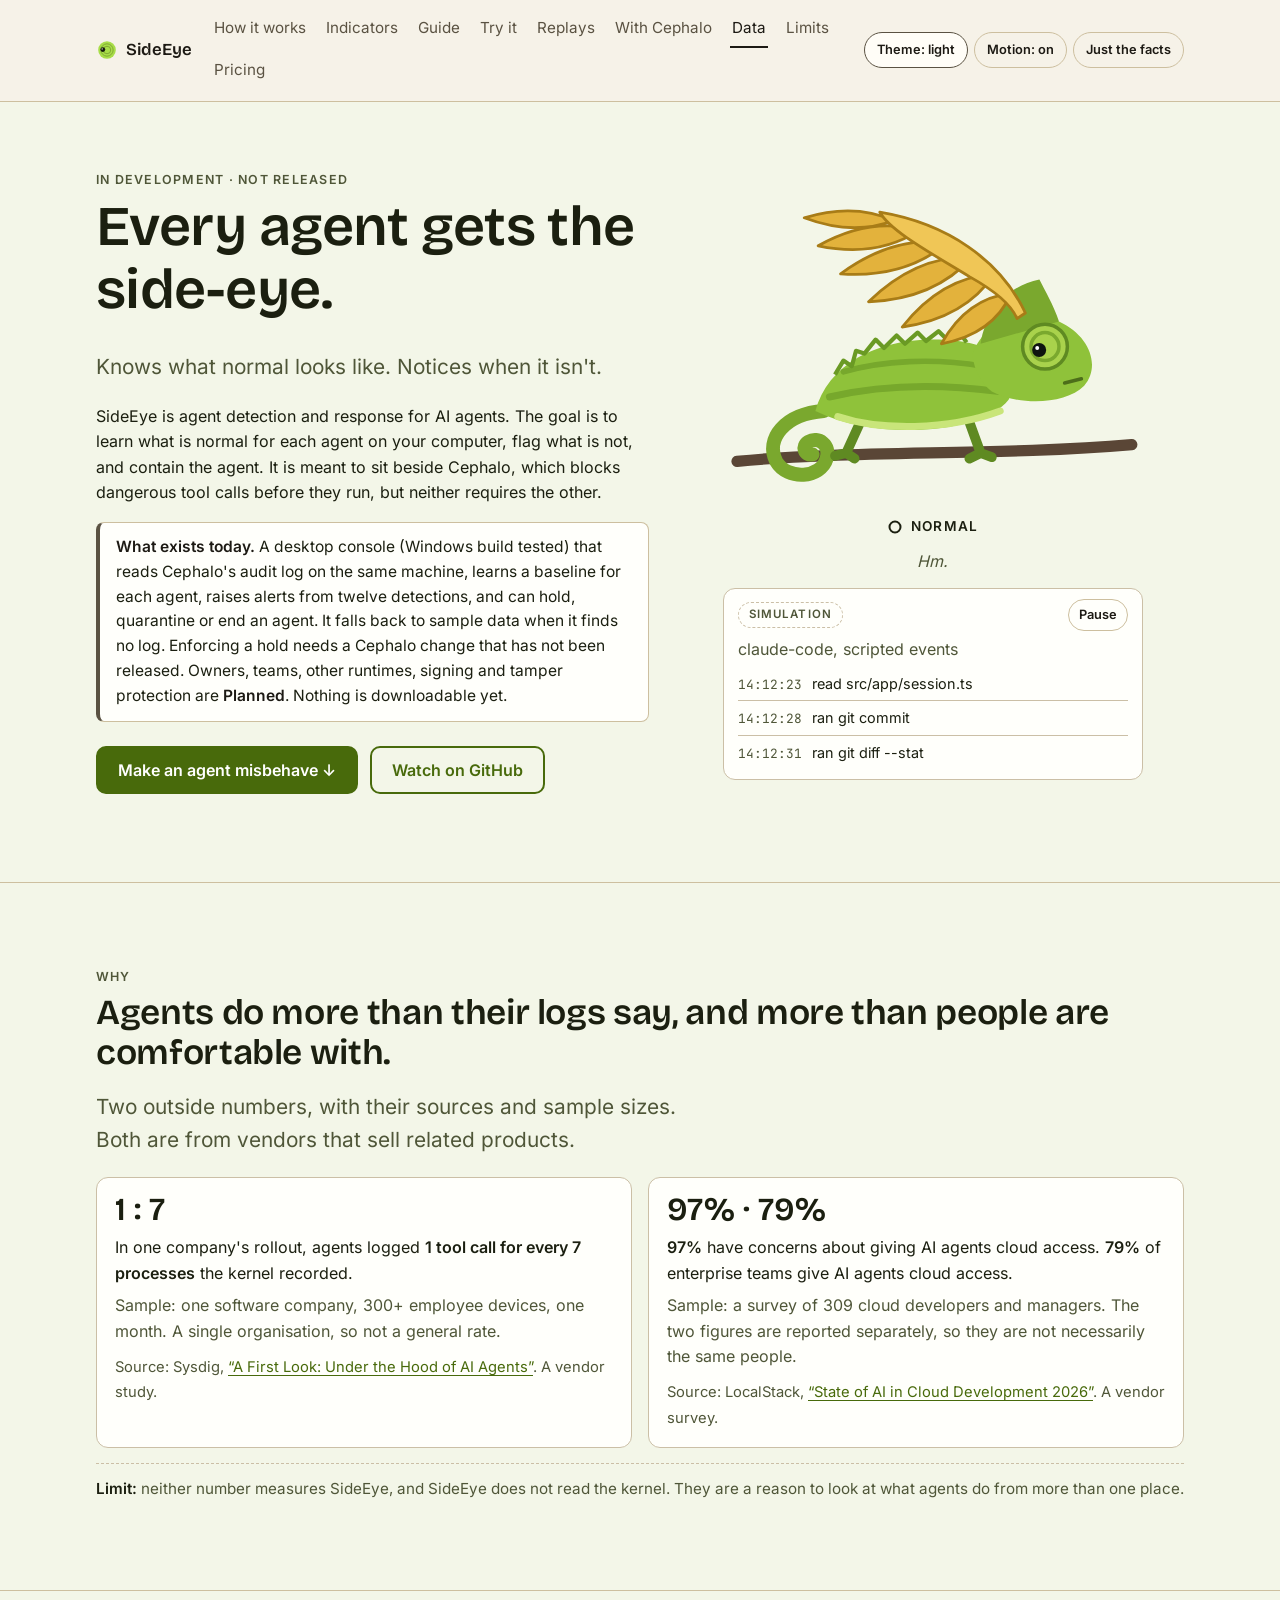
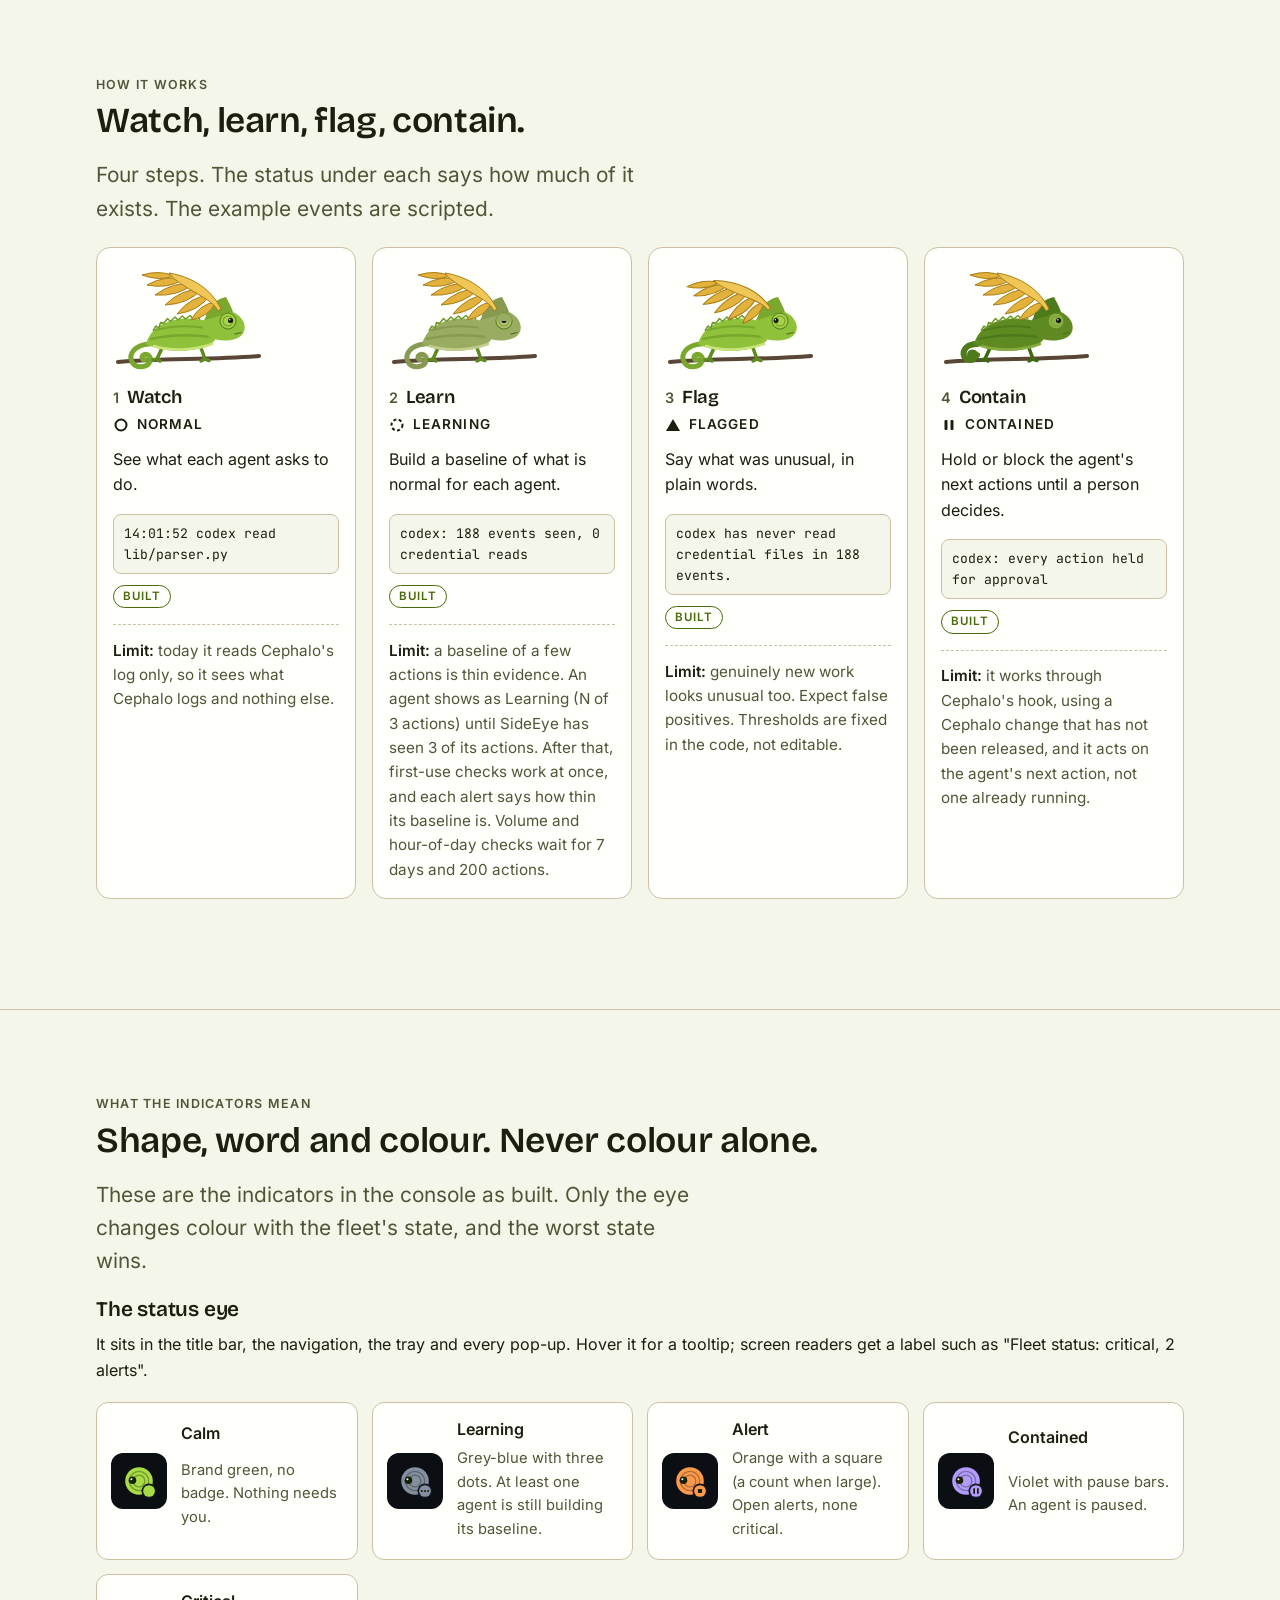
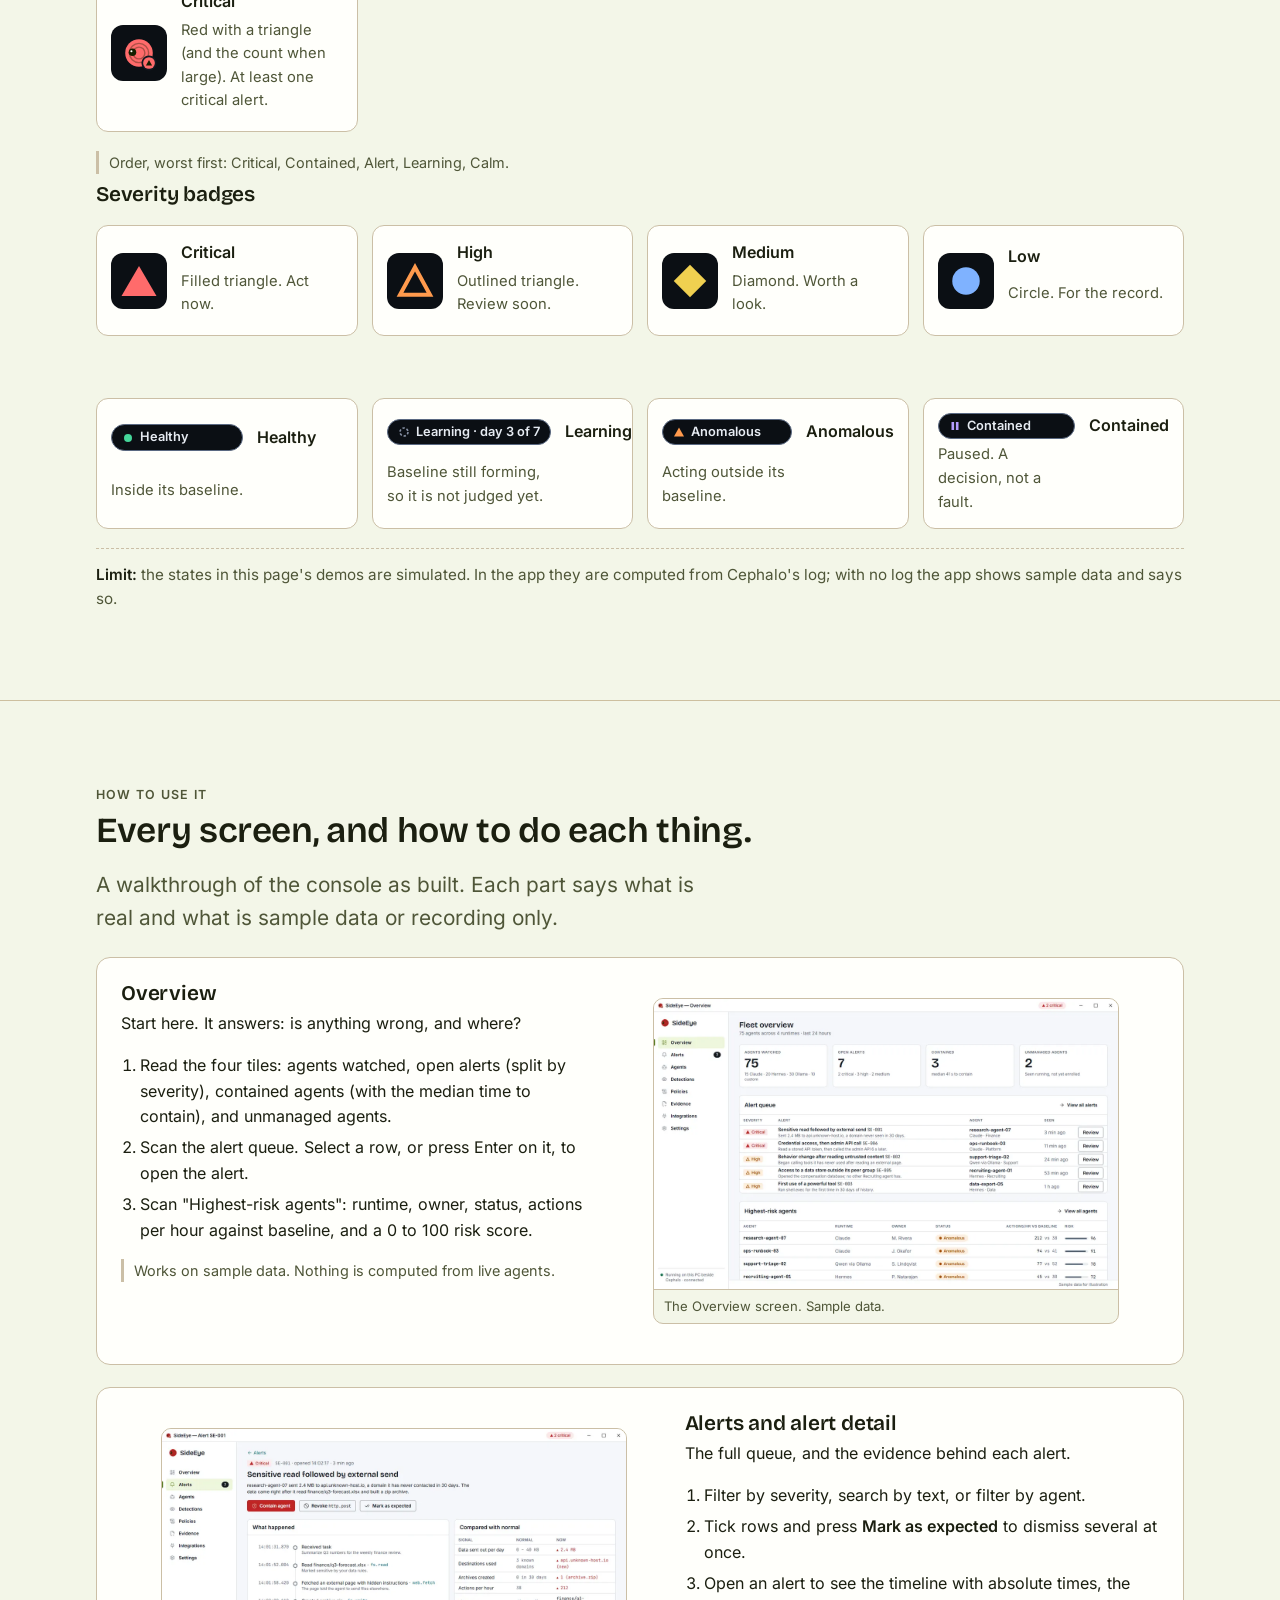
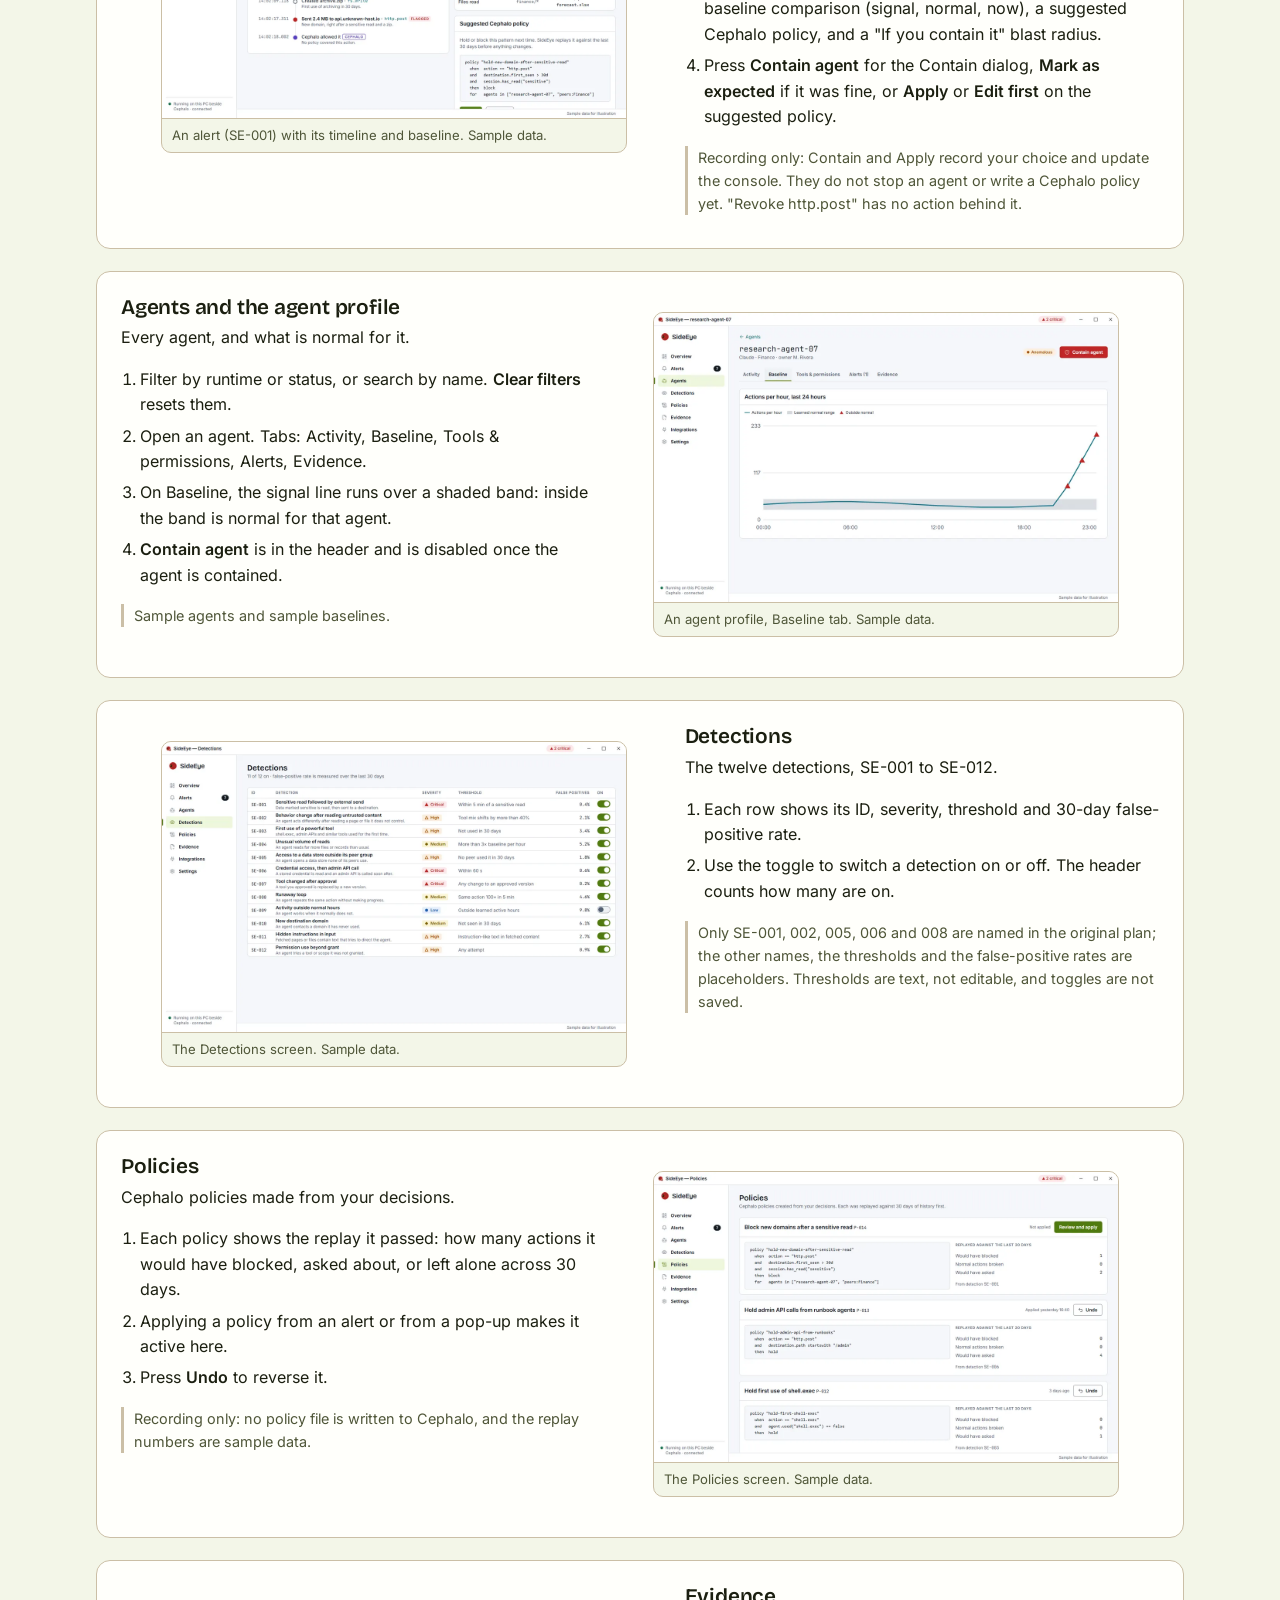
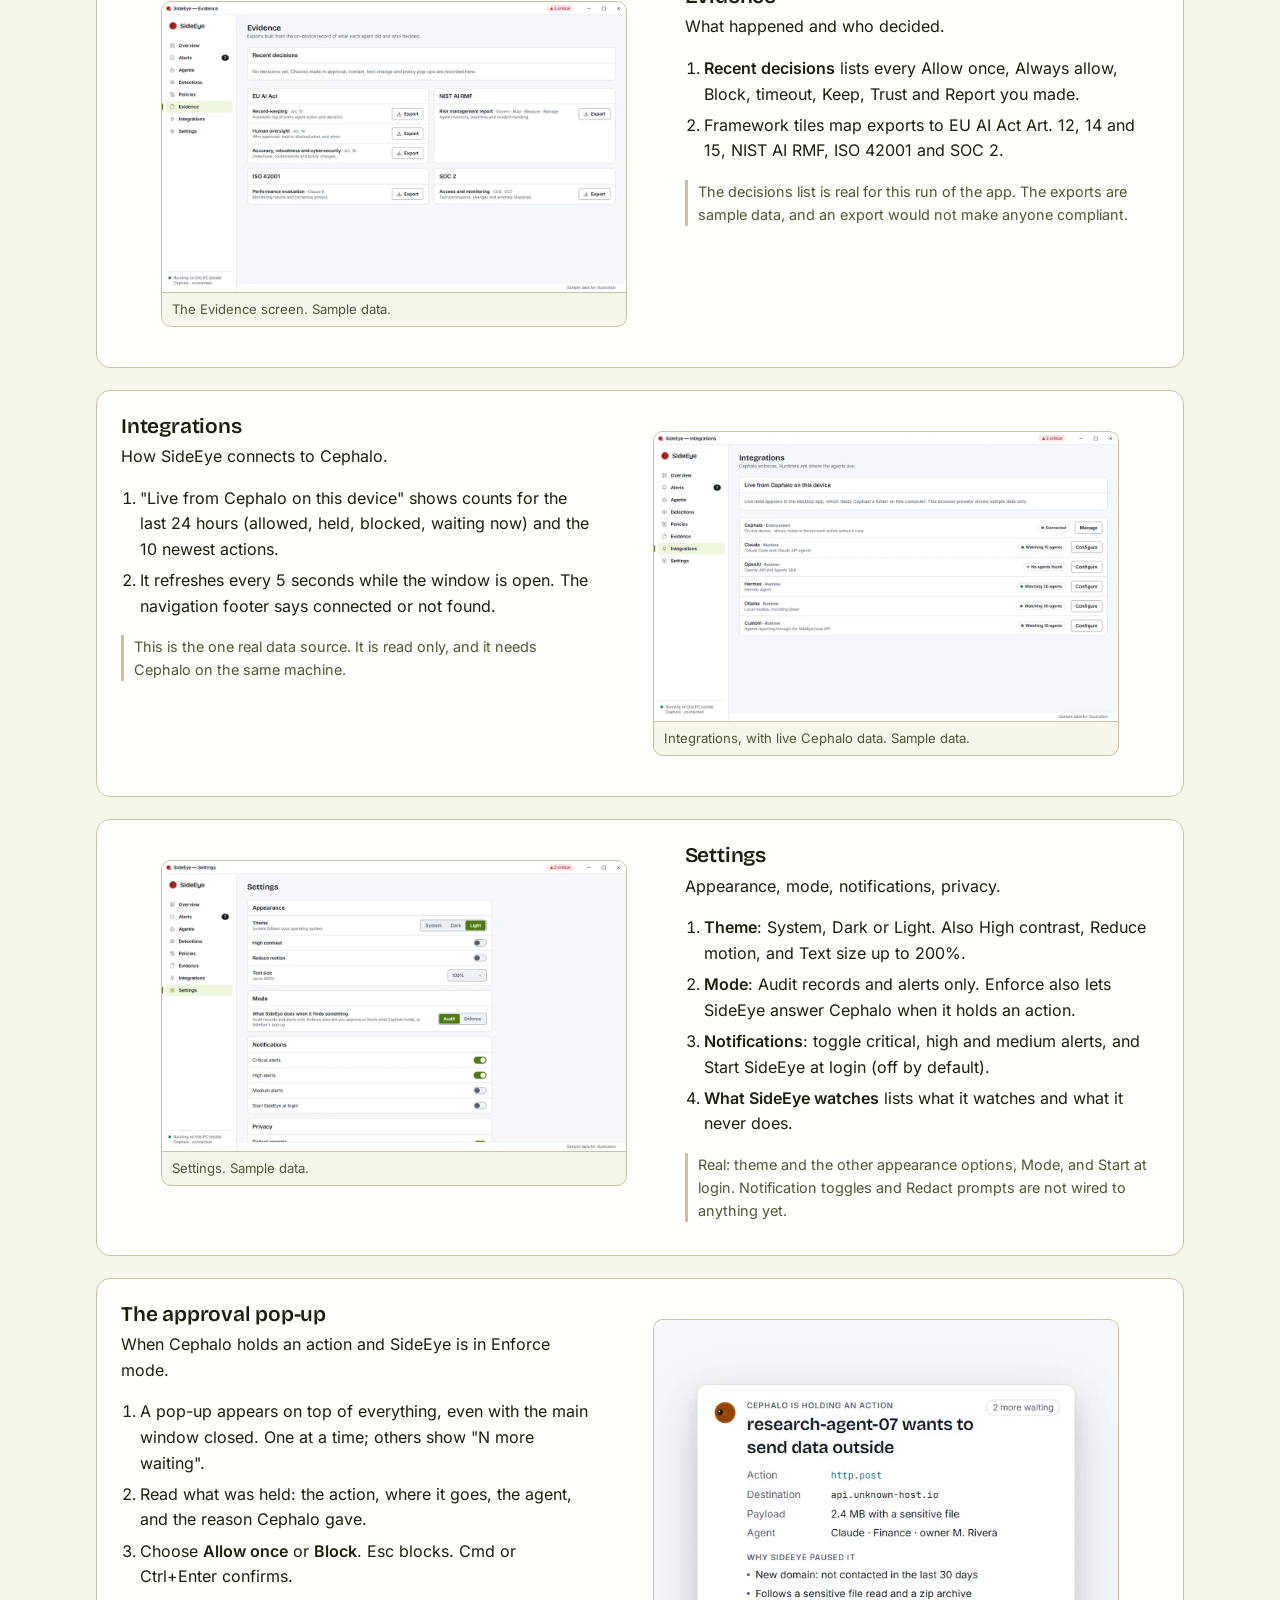
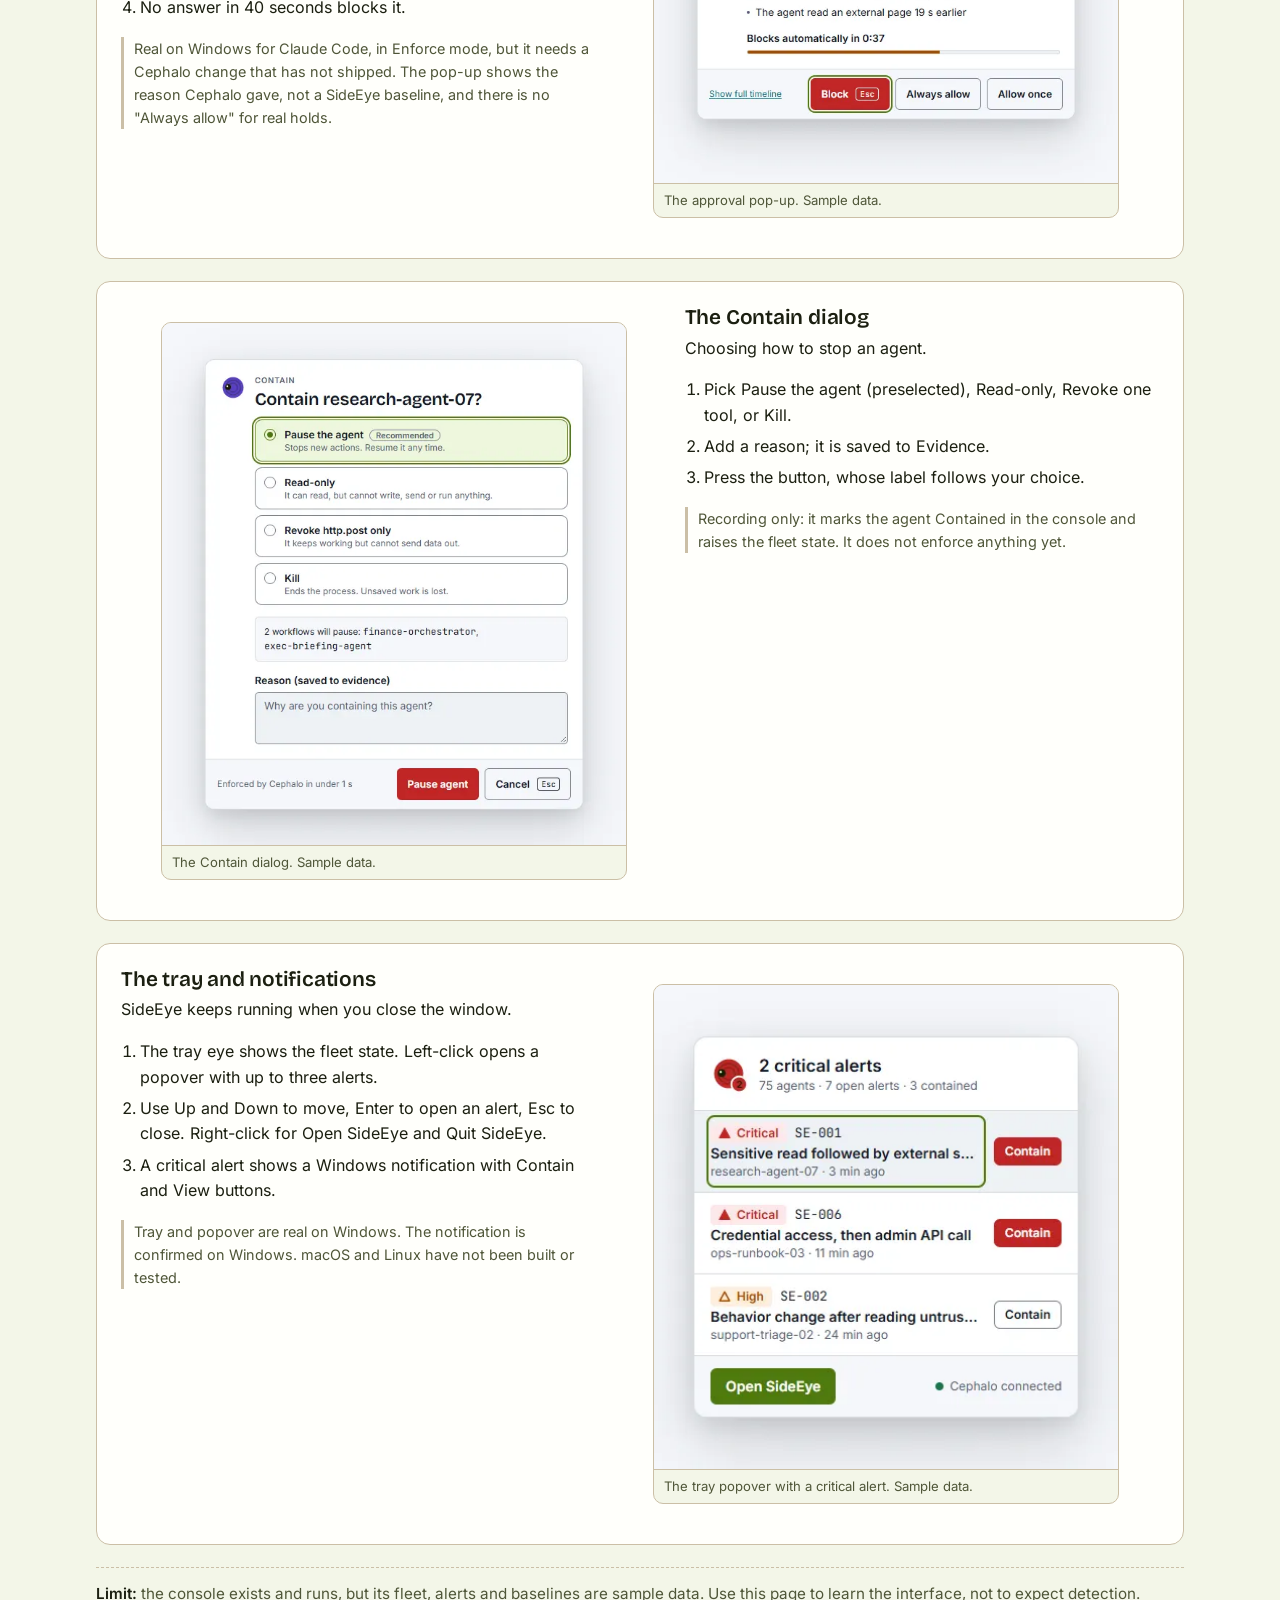
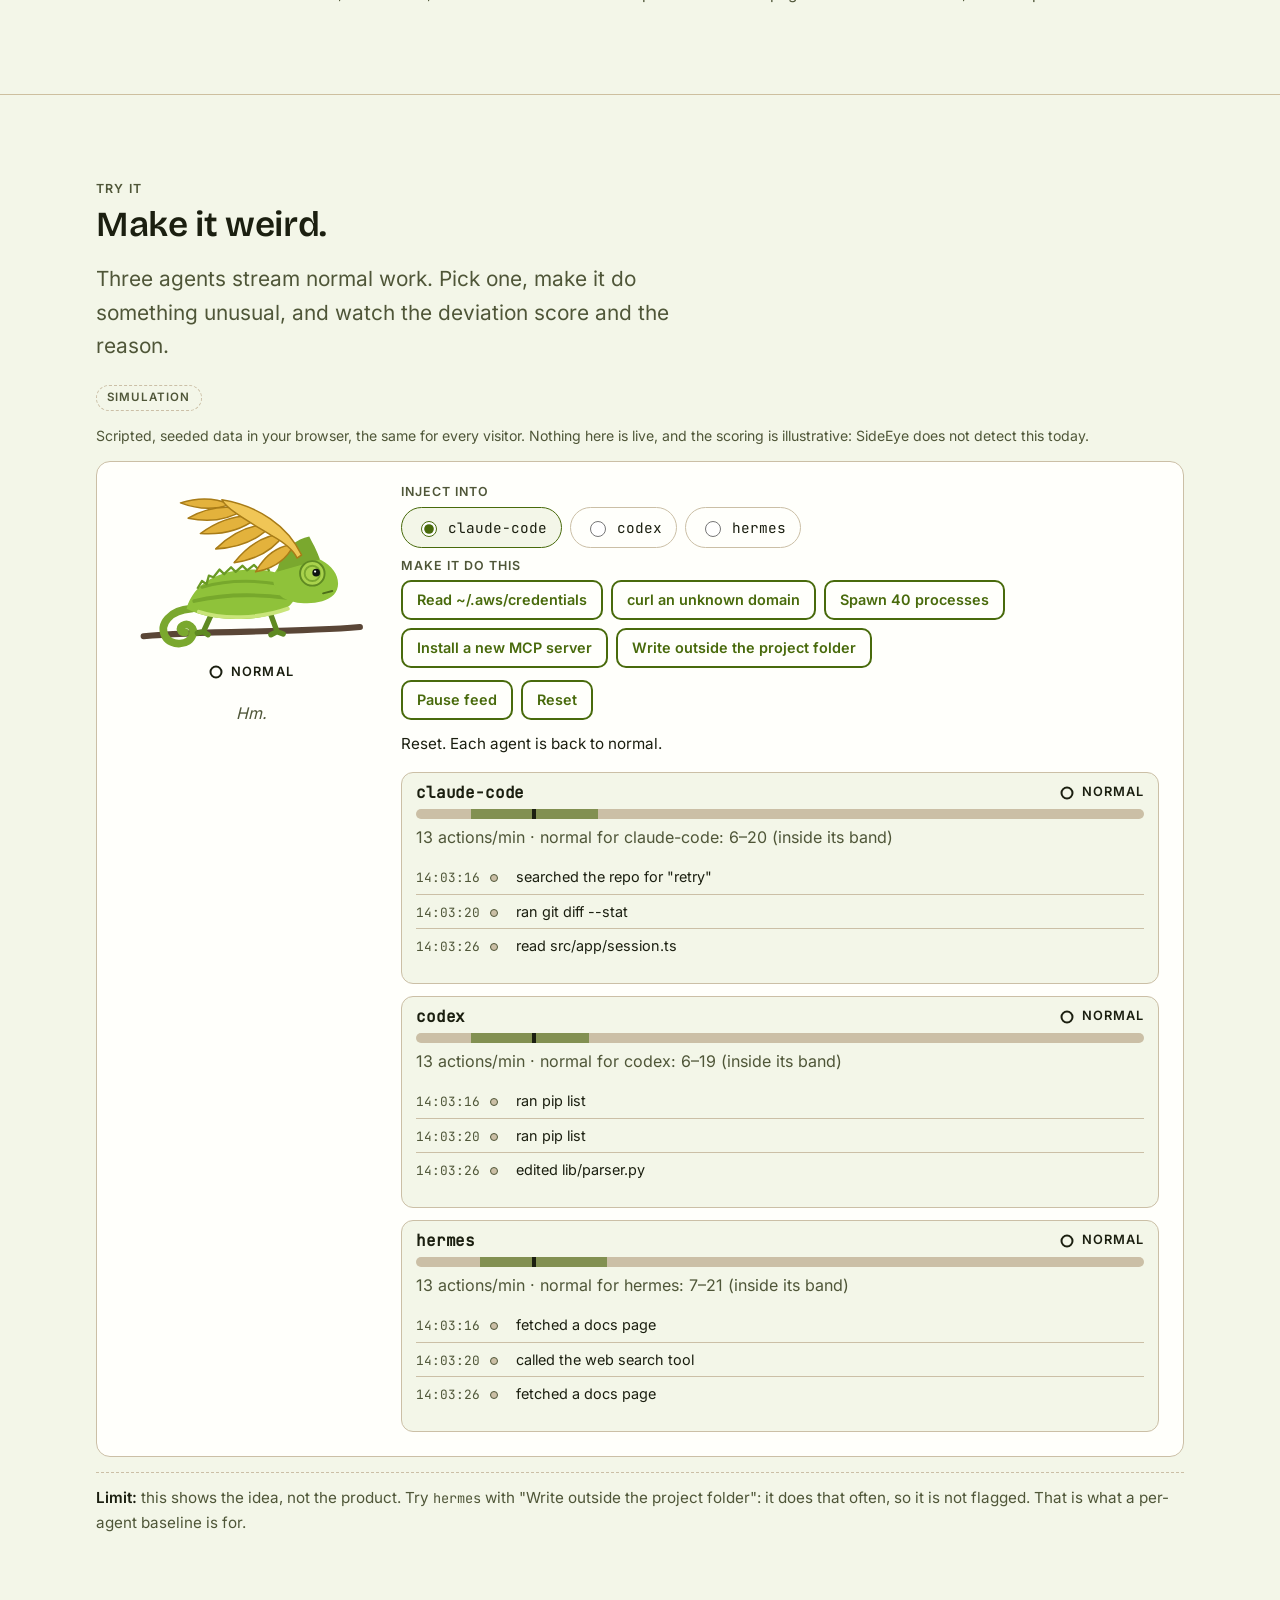
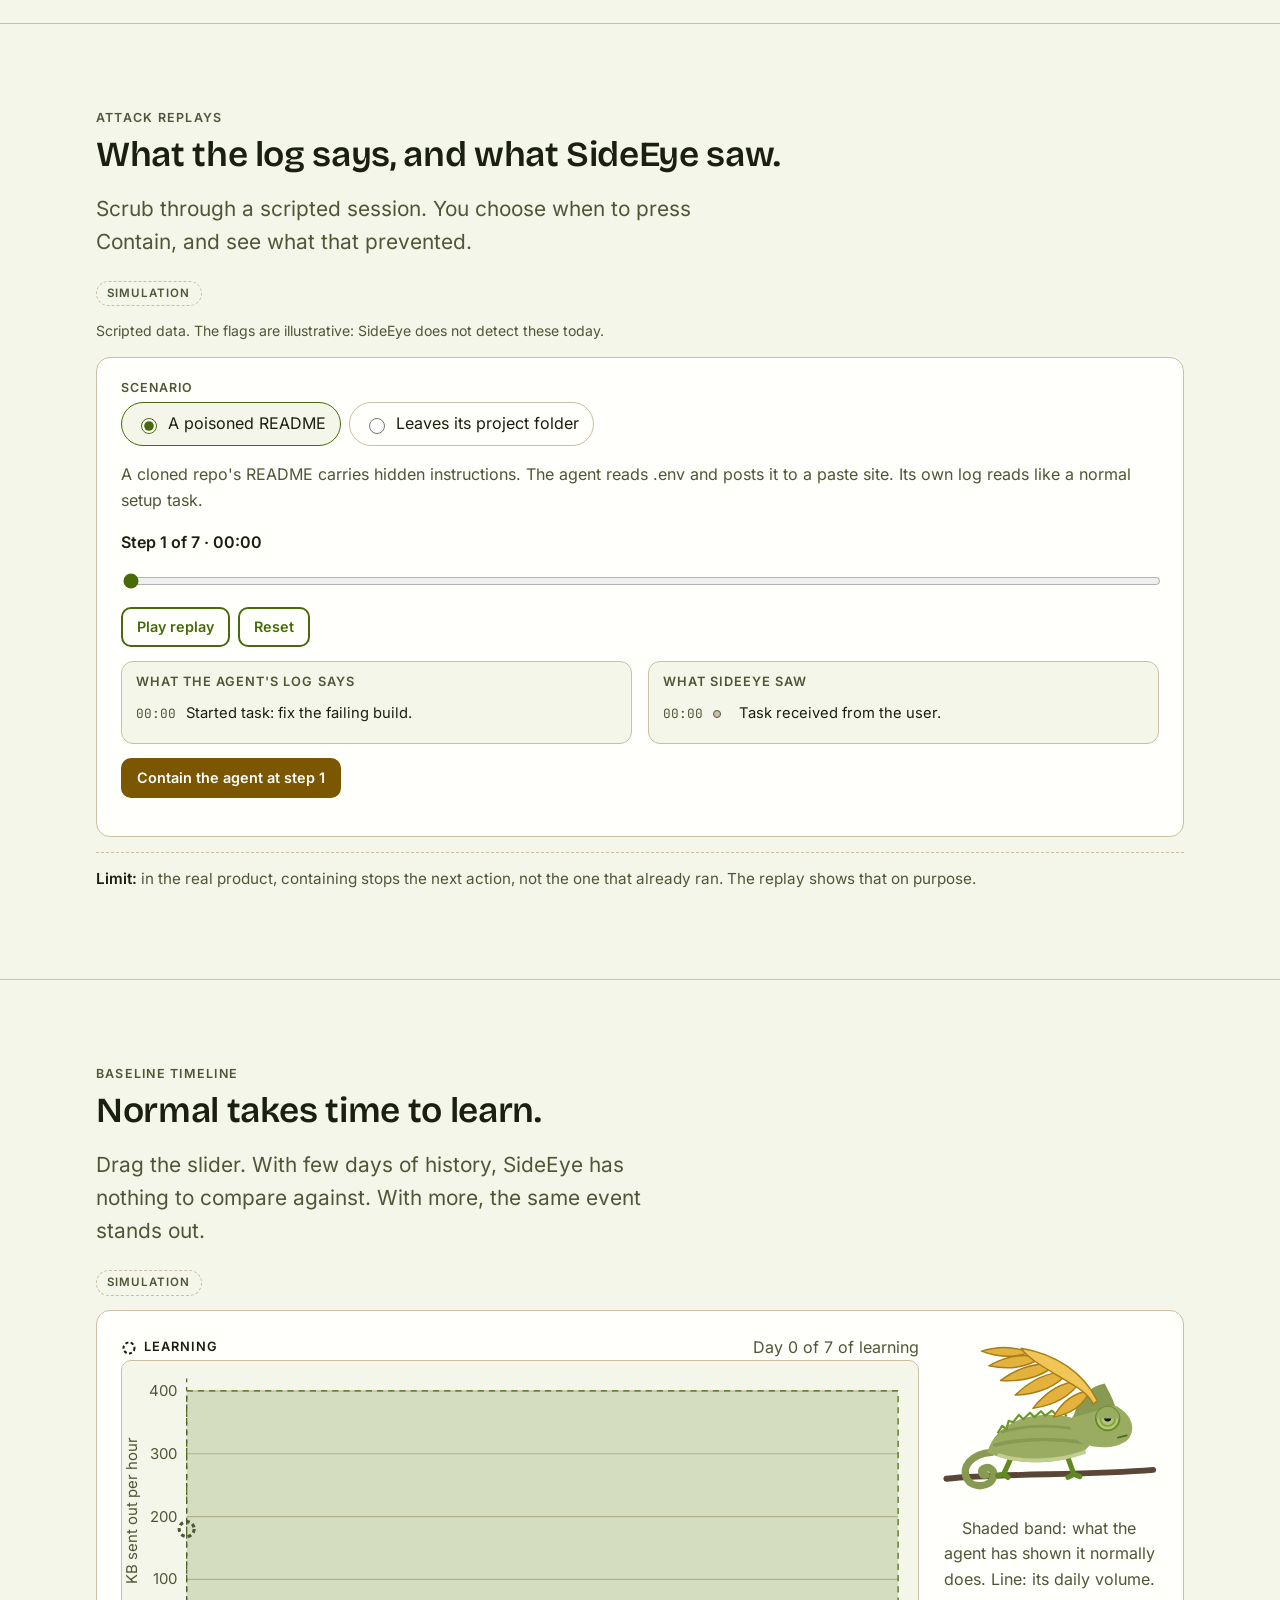
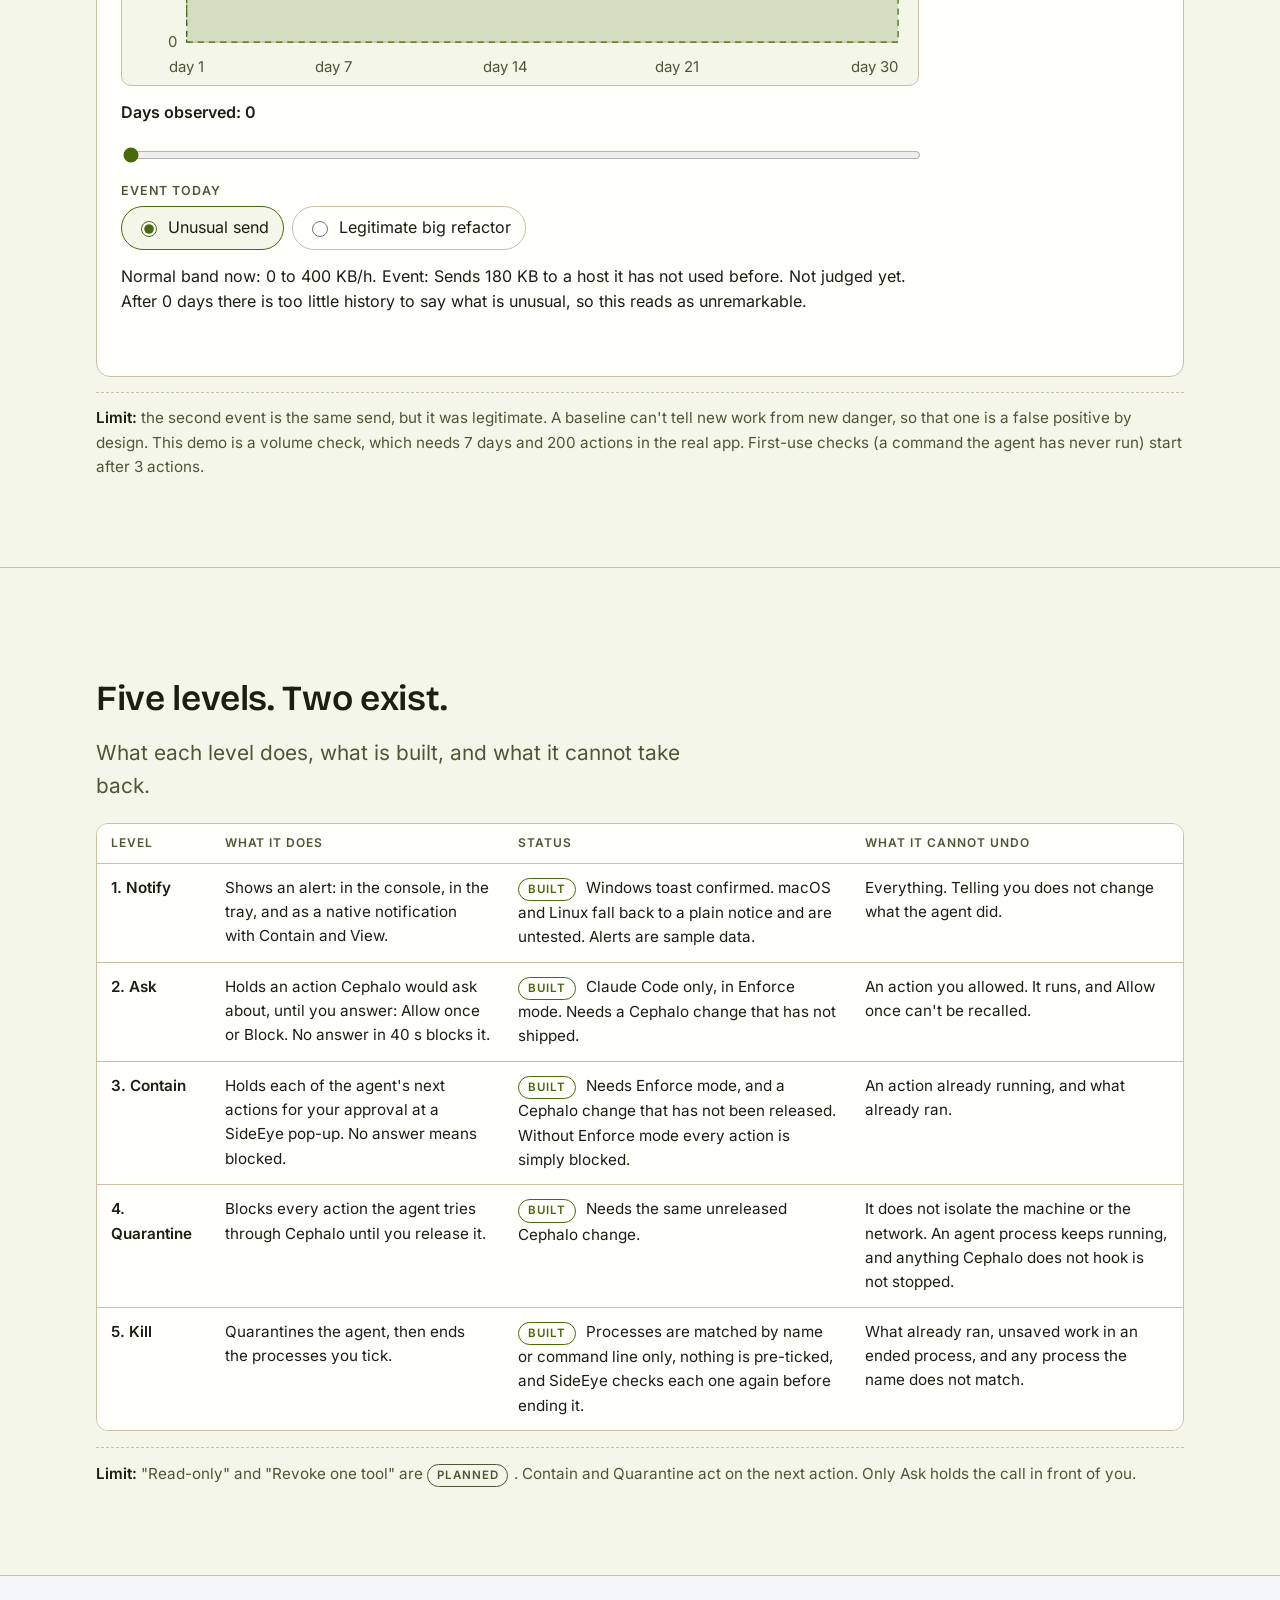
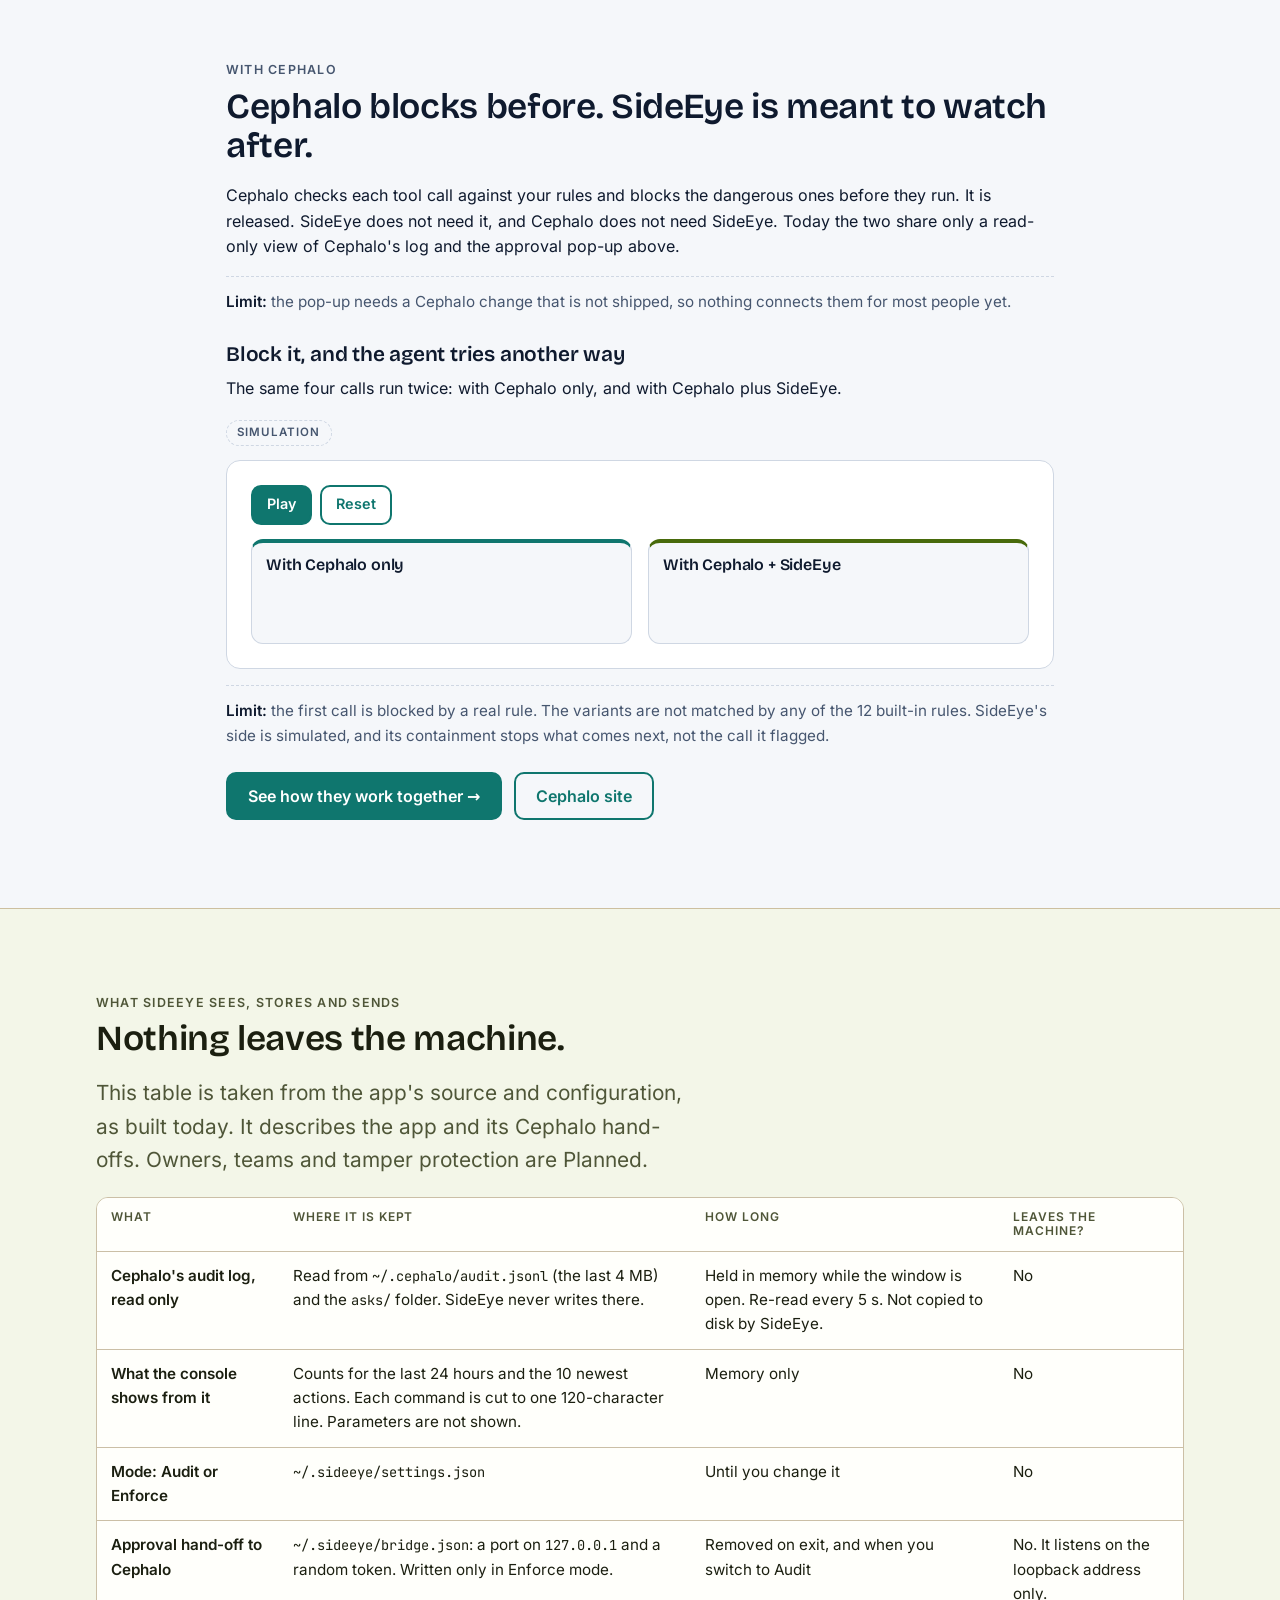
==== commit e5d27278: "SideEye site: baseline starts judging after 3 actions" ====
--- a/docs/index.html
+++ b/docs/index.html
@@ -137,7 +137,7 @@
         <p>Build a baseline of what is normal for each agent.</p>
         <p class="ev">codex: 188 events seen, 0 credential reads</p>
         <p><span class="tag tag-built">Built</span></p>
-        <p class="limit"><strong>Limit:</strong> a baseline needs days of history before it means anything. An agent is shown as Learning (day N of 7) until it has 7 days and 200 actions, and detections that need a baseline stay silent until then.</p>
+        <p class="limit"><strong>Limit:</strong> a baseline of a few actions is thin evidence. An agent shows as Learning (N of 3 actions) until SideEye has seen 3 of its actions. After that, first-use checks work at once, and each alert says how thin its baseline is. Volume and hour-of-day checks wait for 7 days and 200 actions.</p>
       </li>
       <li>
         <svg class="ch mascot" data-state="flagged" viewBox="0 0 300 230" role="img" aria-label="Chameleon, state: Flagged"><use href="#ch-art"/></svg>
@@ -304,7 +304,7 @@
         </div>
       </div>
     </div>
-    <p class="limit"><strong>Limit:</strong> the second event is the same send, but it was legitimate. A baseline can't tell new work from new danger, so that one is a false positive by design. Warm-up here is 7 days; the real period is not decided.</p>
+    <p class="limit"><strong>Limit:</strong> the second event is the same send, but it was legitimate. A baseline can't tell new work from new danger, so that one is a false positive by design. This demo is a volume check, which needs 7 days and 200 actions in the real app. First-use checks (a command the agent has never run) start after 3 actions.</p>
   </div>
 </section>
 
@@ -399,7 +399,7 @@
       <tbody>
         <tr><th scope="row">Today</th><td><span class="tag tag-built">Built</span> Reads Cephalo's audit log, builds a baseline per agent, and raises alerts from twelve detections. Shows sample data, labelled, when there is no log.</td><td>See beyond what Cephalo logs. Owners, teams and a blast radius are not known, so they are not shown.</td></tr>
         <tr><th scope="row">What it can see</th><td><span class="tag tag-built">Built</span> Reads what Cephalo logs for Claude Code and Hermes.</td><td>See an agent Cephalo does not hook, or anything Cephalo does not log.</td></tr>
-        <tr><th scope="row">Warm-up</th><td><span class="tag tag-built">Built</span> Learns what is normal for each agent from its log: Learning for the first 7 days and 200 actions.</td><td>Say anything useful in the first days. A new baseline is wide, and a flag from it means little.</td></tr>
+        <tr><th scope="row">Warm-up</th><td><span class="tag tag-built">Built</span> Learns what is normal for each agent from its log: Learning for its first 3 actions. Volume and hour-of-day checks start after 7 days and 200 actions.</td><td>Be sure of anything early. A baseline of a few actions is thin, so expect more false positives at first.</td></tr>
         <tr><th scope="row">False positives</th><td><span class="tag tag-built">Built</span> Flags behaviour that is unusual for that agent, with a plain-English reason and a comparison with normal.</td><td>Tell new work from new danger. A legitimate one-off job will be flagged too. You mark those as expected.</td></tr>
         <tr><th scope="row">Detection, not prevention</th><td><span class="tag tag-built">Built</span> Notices after an action, and can hold or quarantine the agent's next actions.</td><td>Stop the first bad action. Blocking before a call runs is Cephalo's job, and it only blocks what its rules match.</td></tr>
         <tr><th scope="row">Same-user tamper</th><td>Runs as you, like the agents.</td><td>Protect itself from something running as the same user. That includes the agent: it could stop SideEye or edit its files. Tamper protection is <span class="tag tag-planned">Planned</span>. Real isolation needs another OS user or a container.</td></tr>
@@ -437,7 +437,7 @@
       <div class="card"><h3>Built</h3><ul>
         <li>Desktop console (Windows build, tested) on Cephalo's log, with sample data when there is none.</li>
         <li>Tray icon and always-on-top pop-ups, with the window closed.</li>
-        <li>Per-agent baselines, with a 7-day Learning period.</li>
+        <li>Per-agent baselines that start judging after 3 actions.</li>
         <li>Twelve detections and alerts with evidence, a comparison with normal, and Mark as expected.</li>
         <li>Contain (hold each action), Quarantine and Kill, through a Cephalo change that has not been released.</li>
         <li>Suggested Cephalo rules, replayed against the log, written to a file you apply yourself.</li>
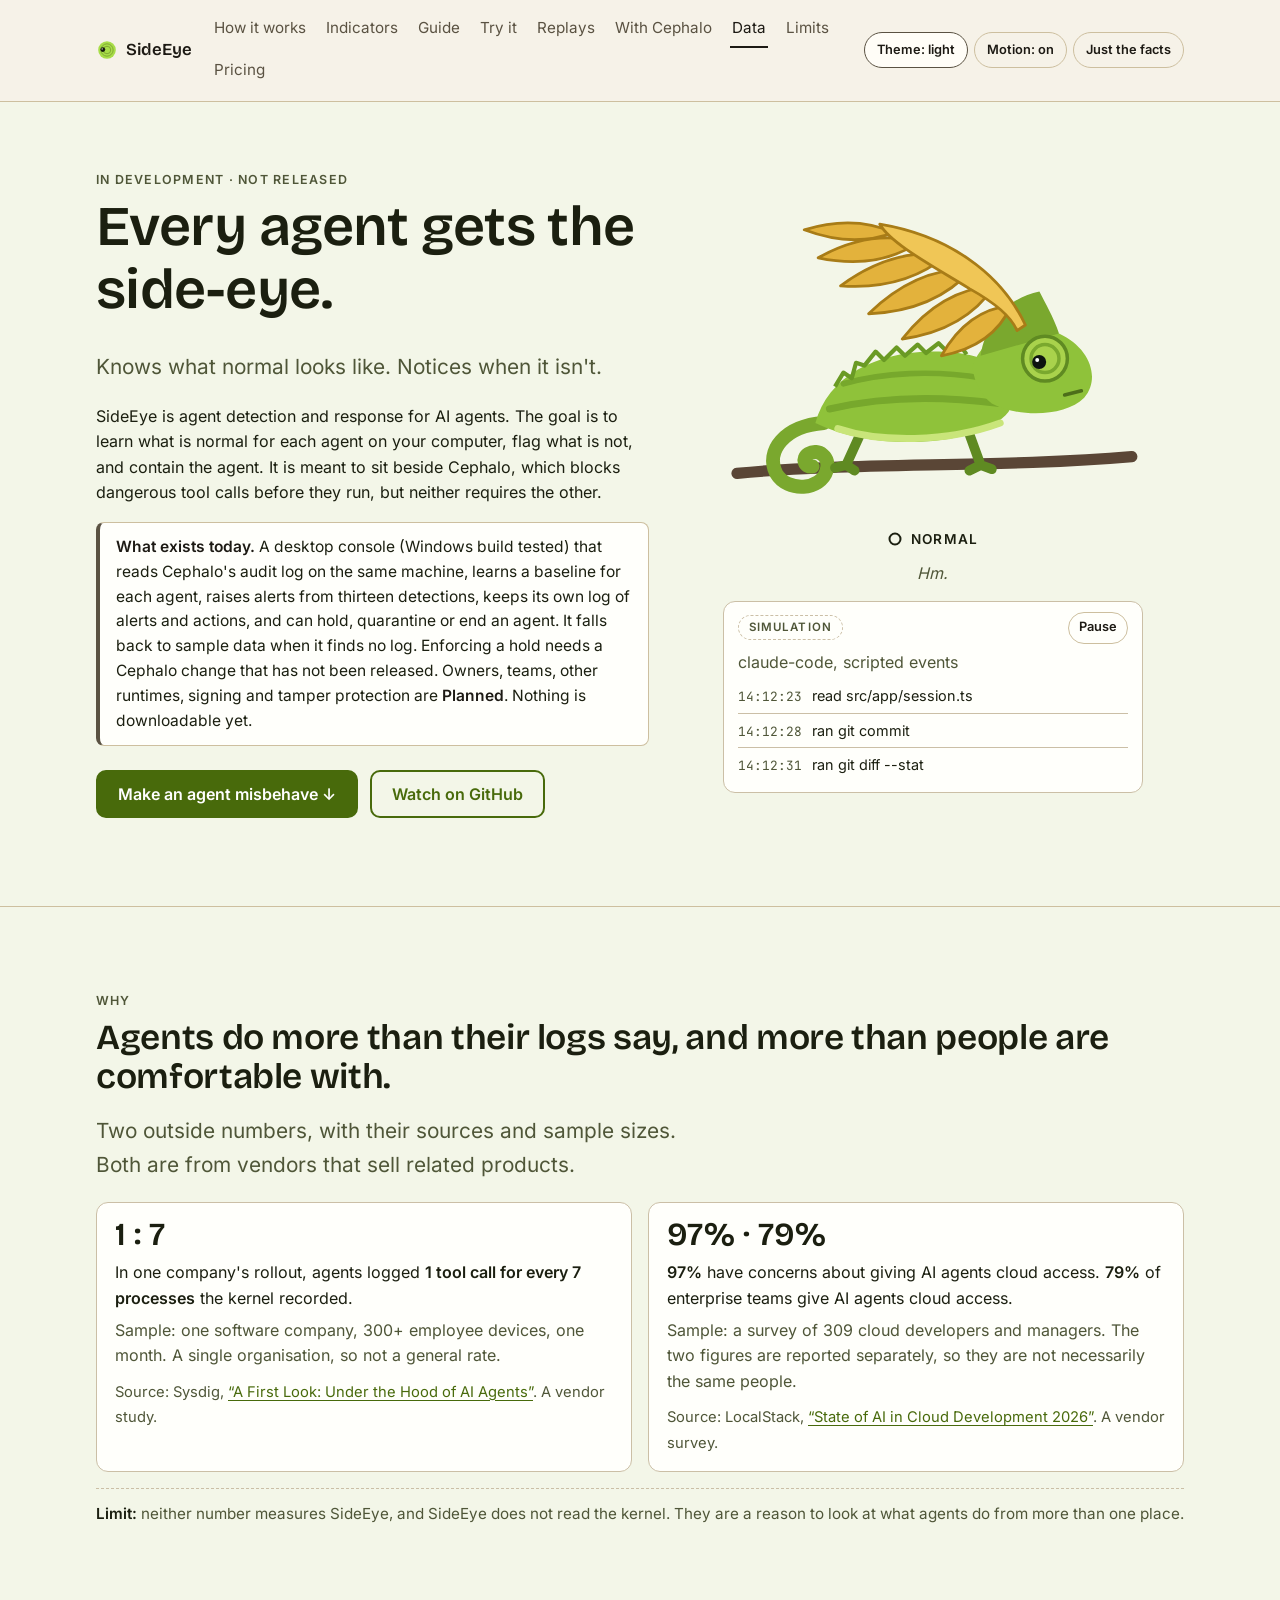
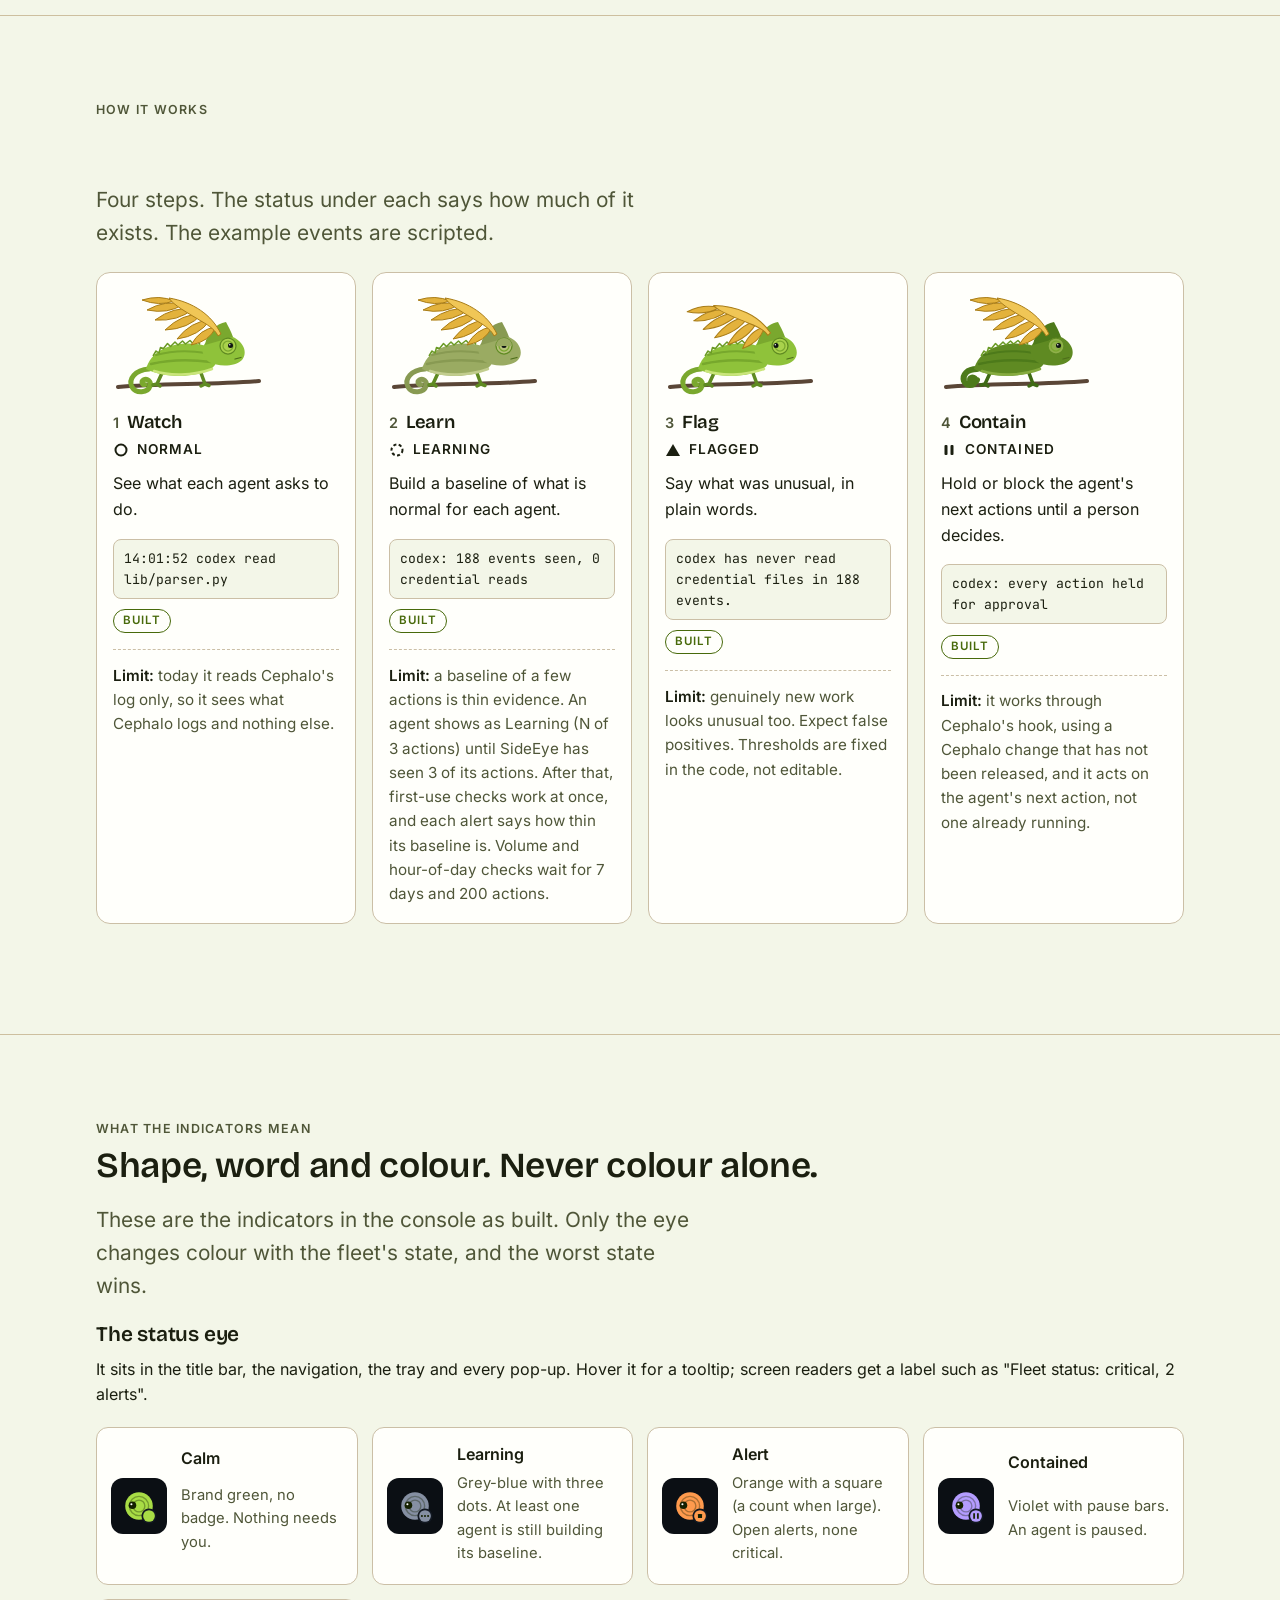
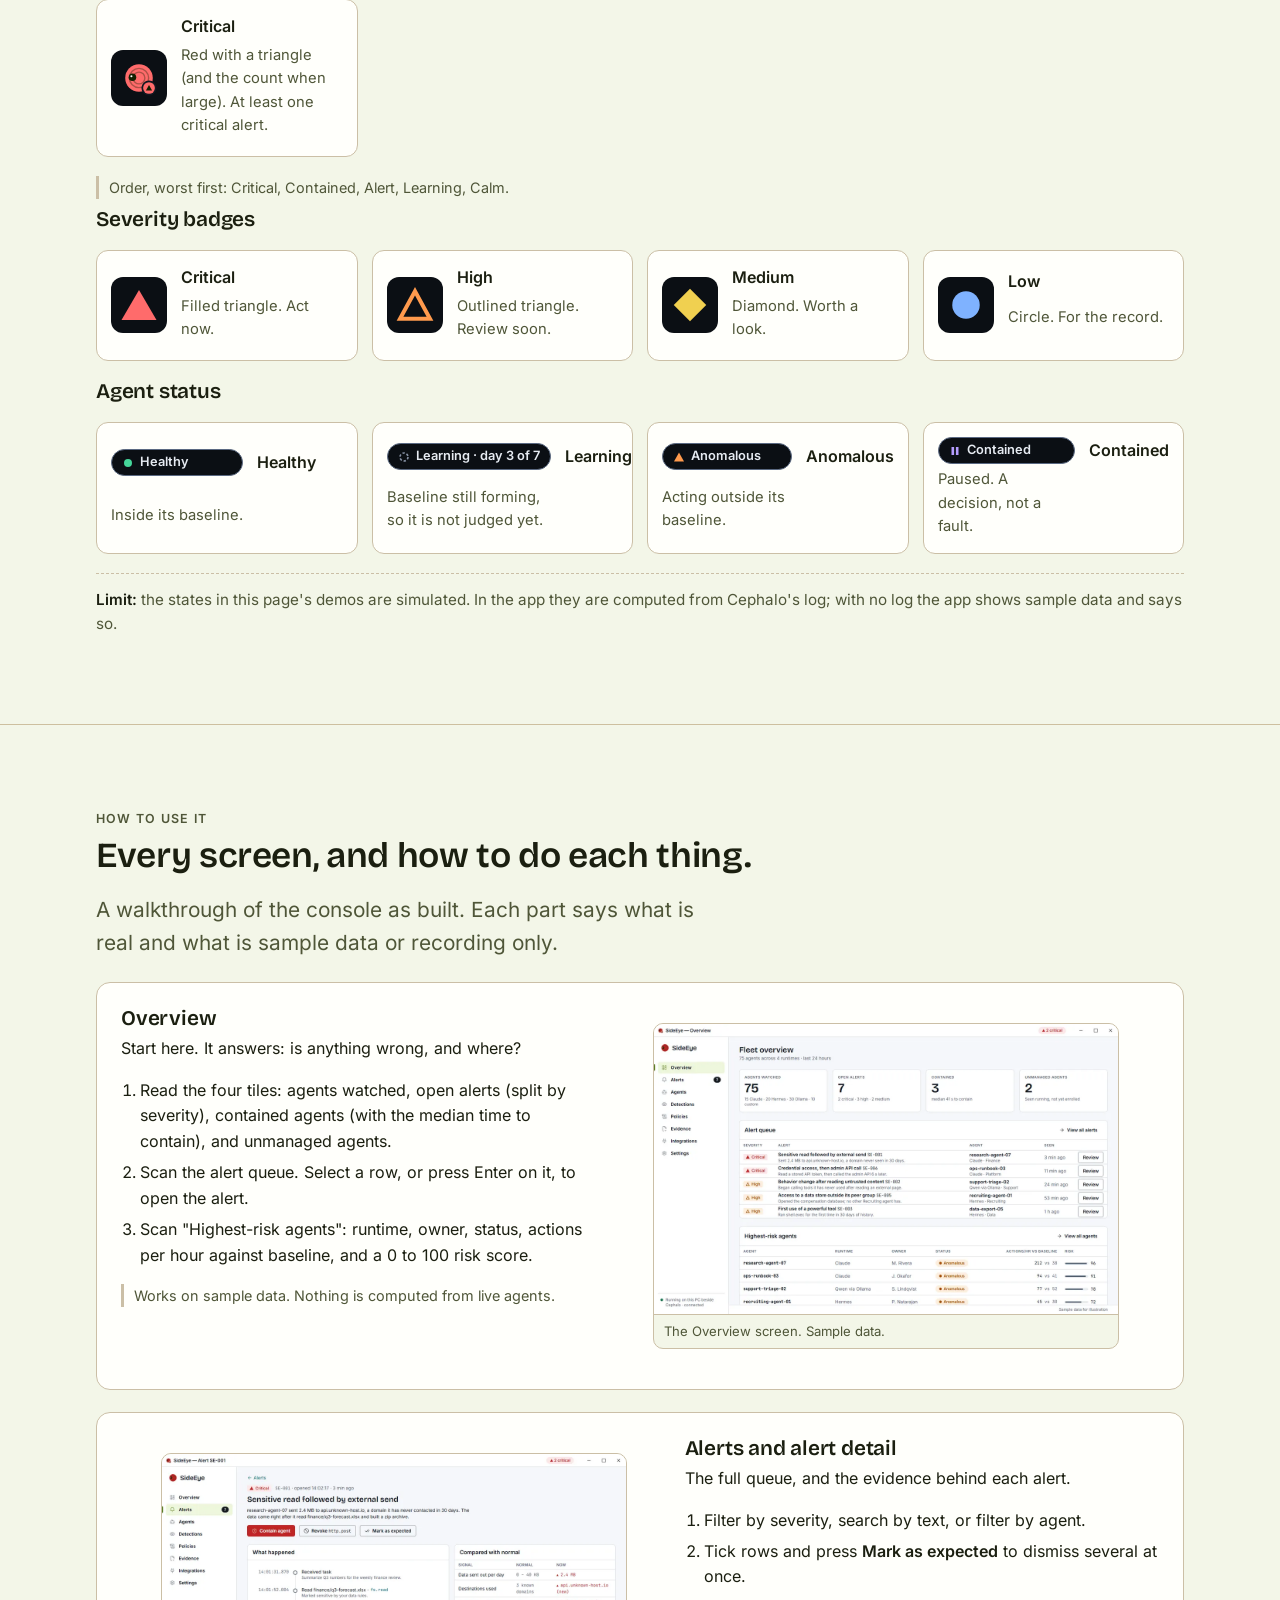
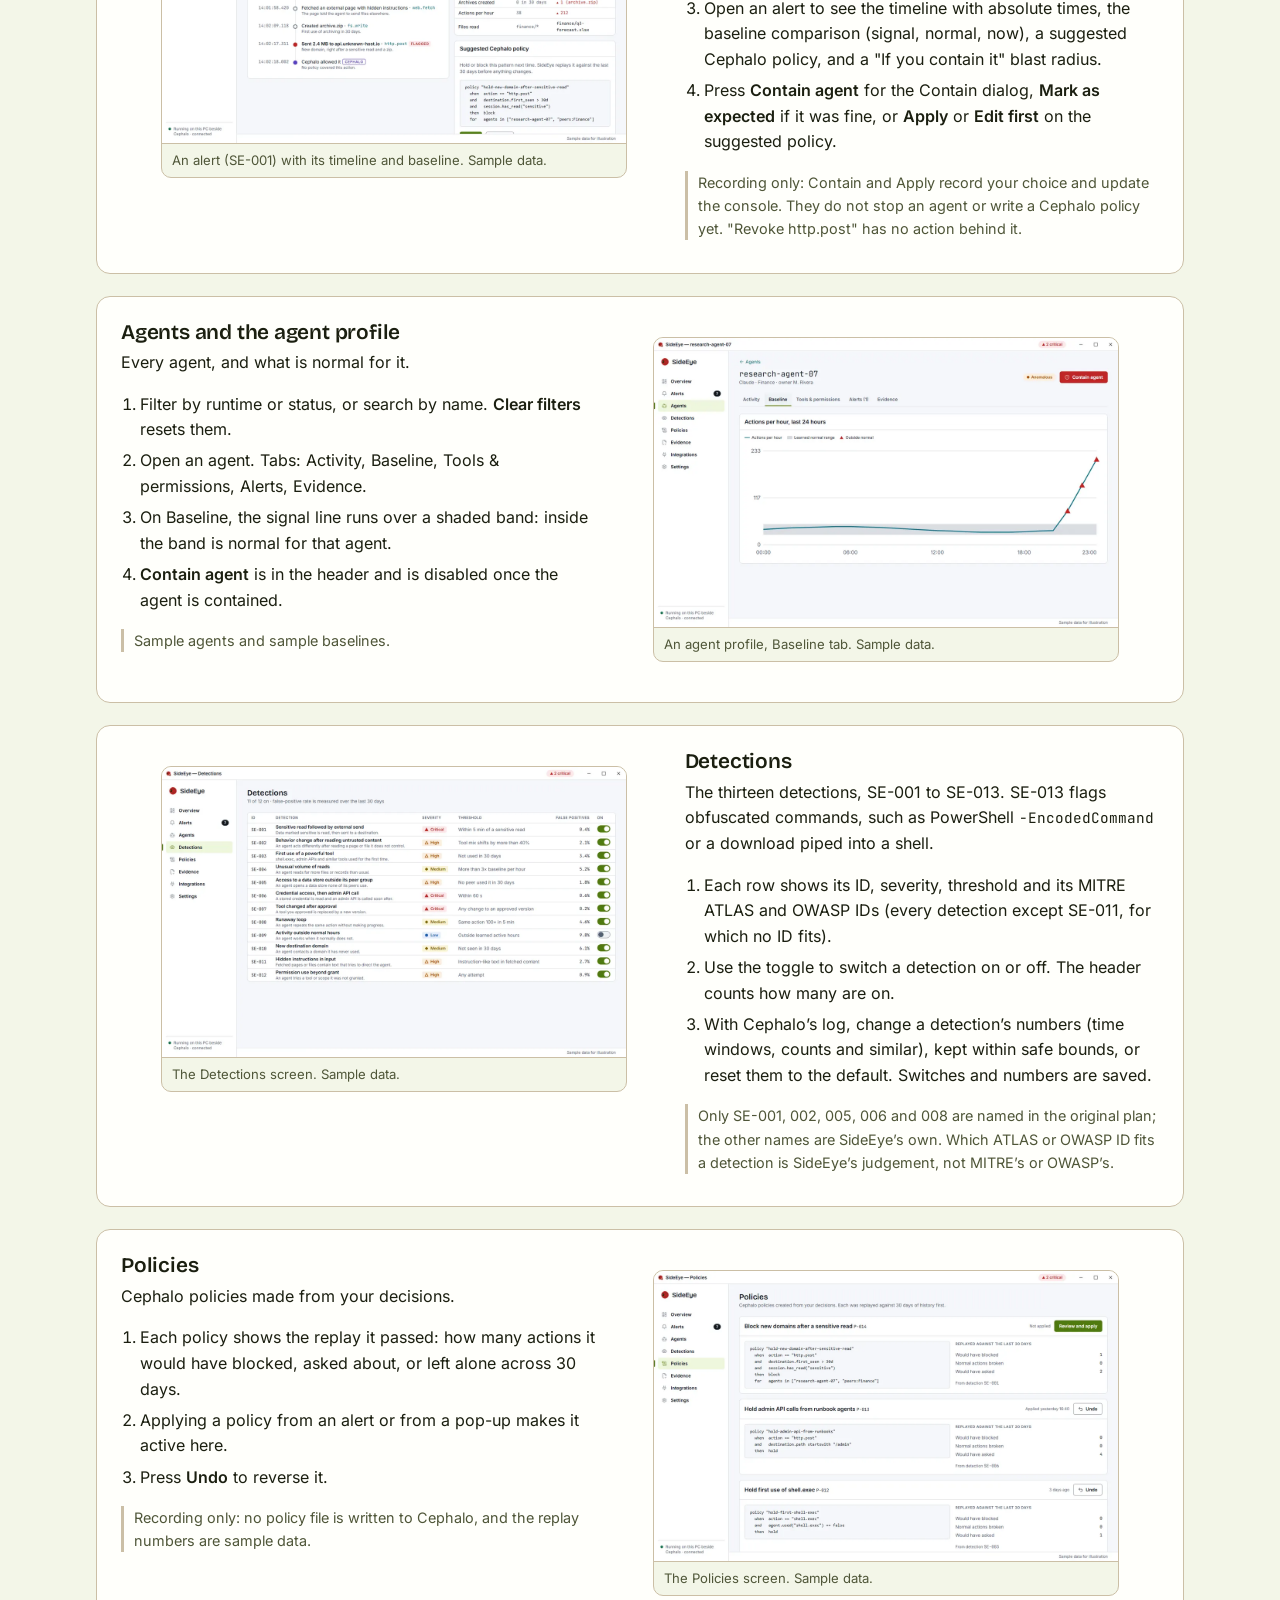
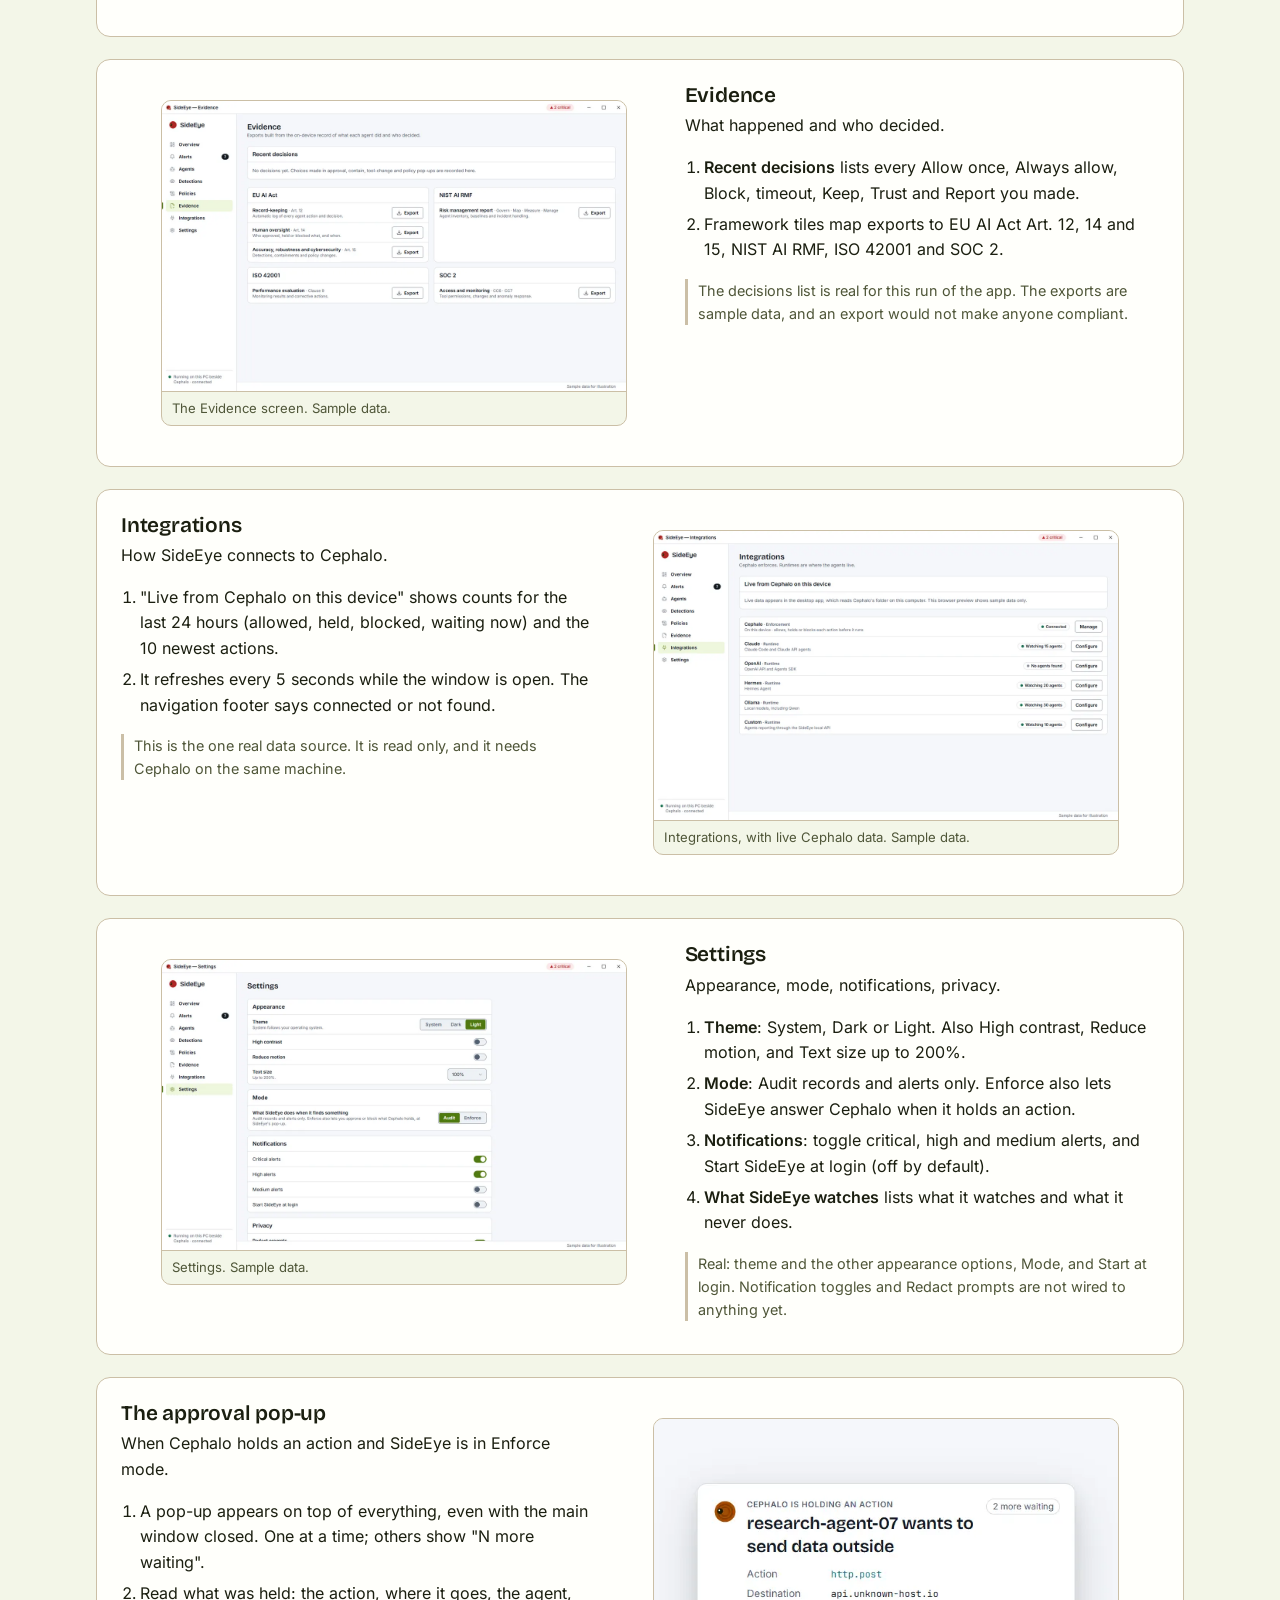
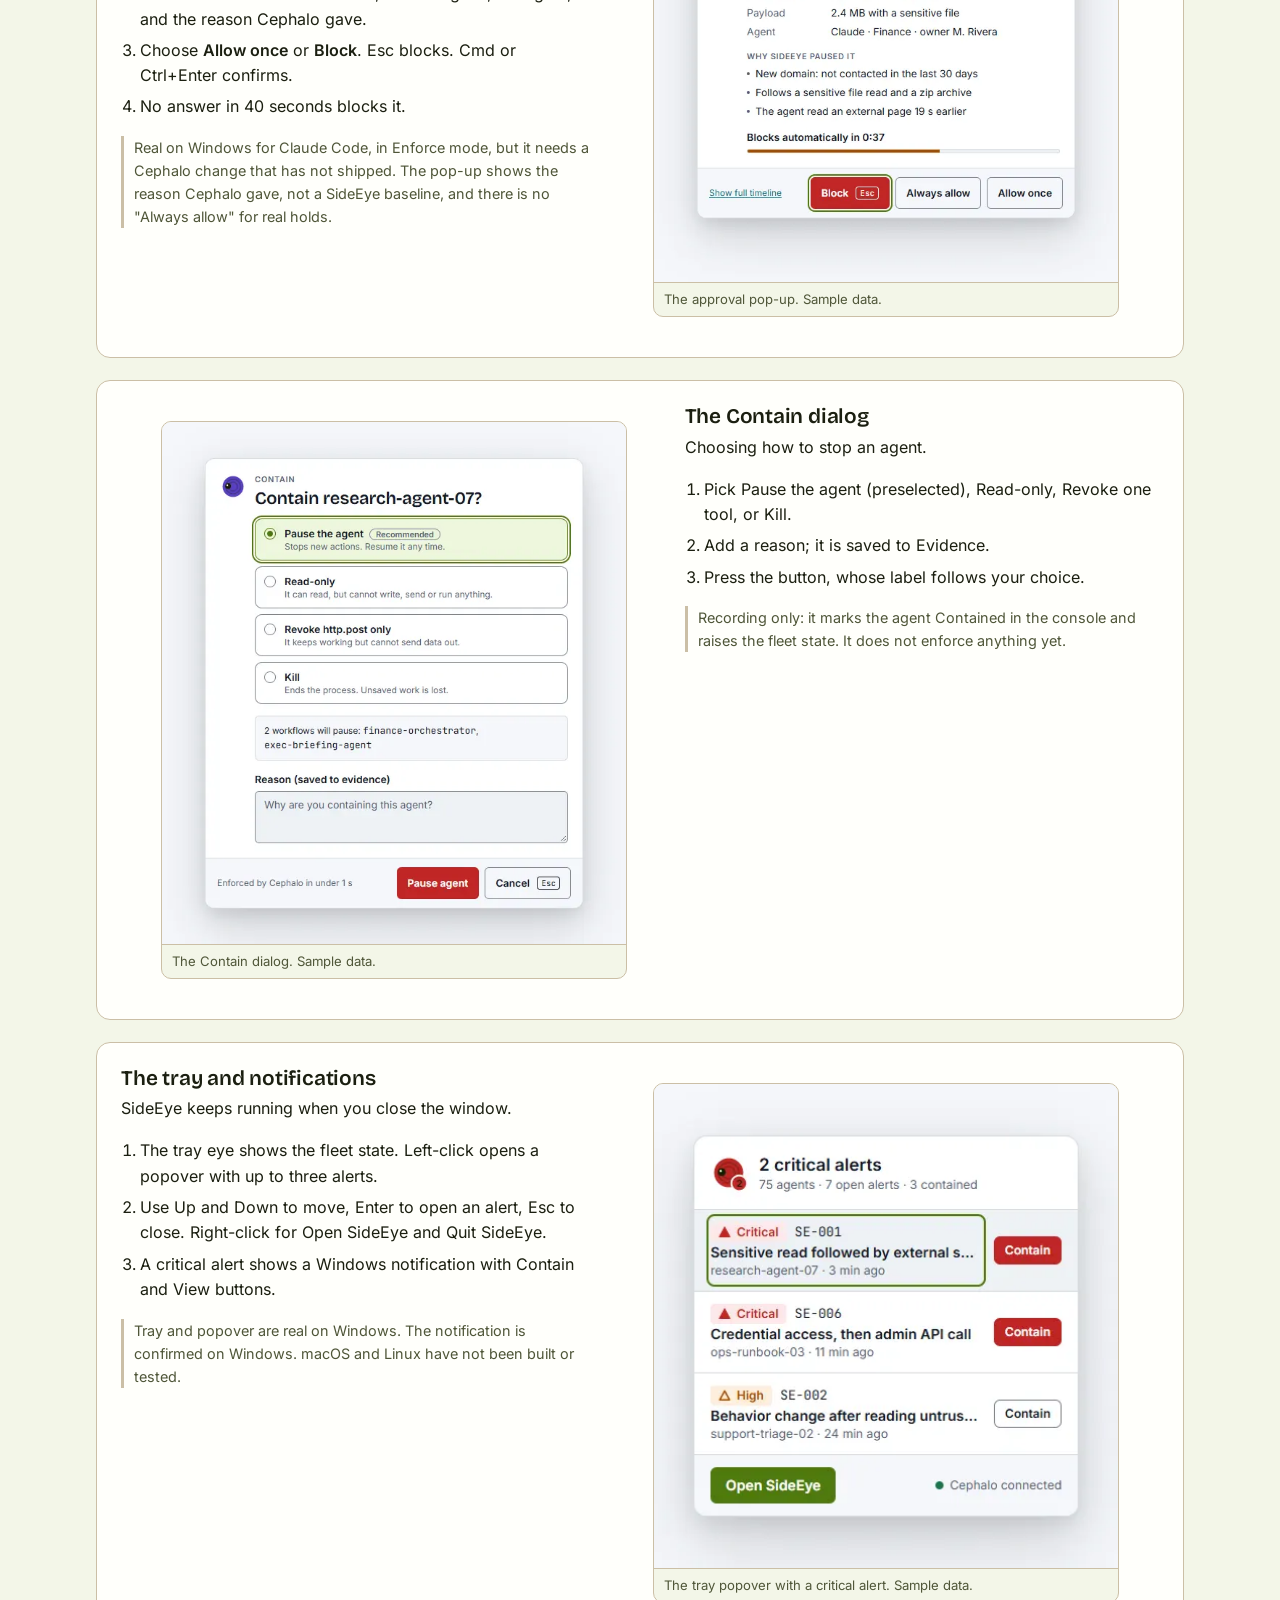
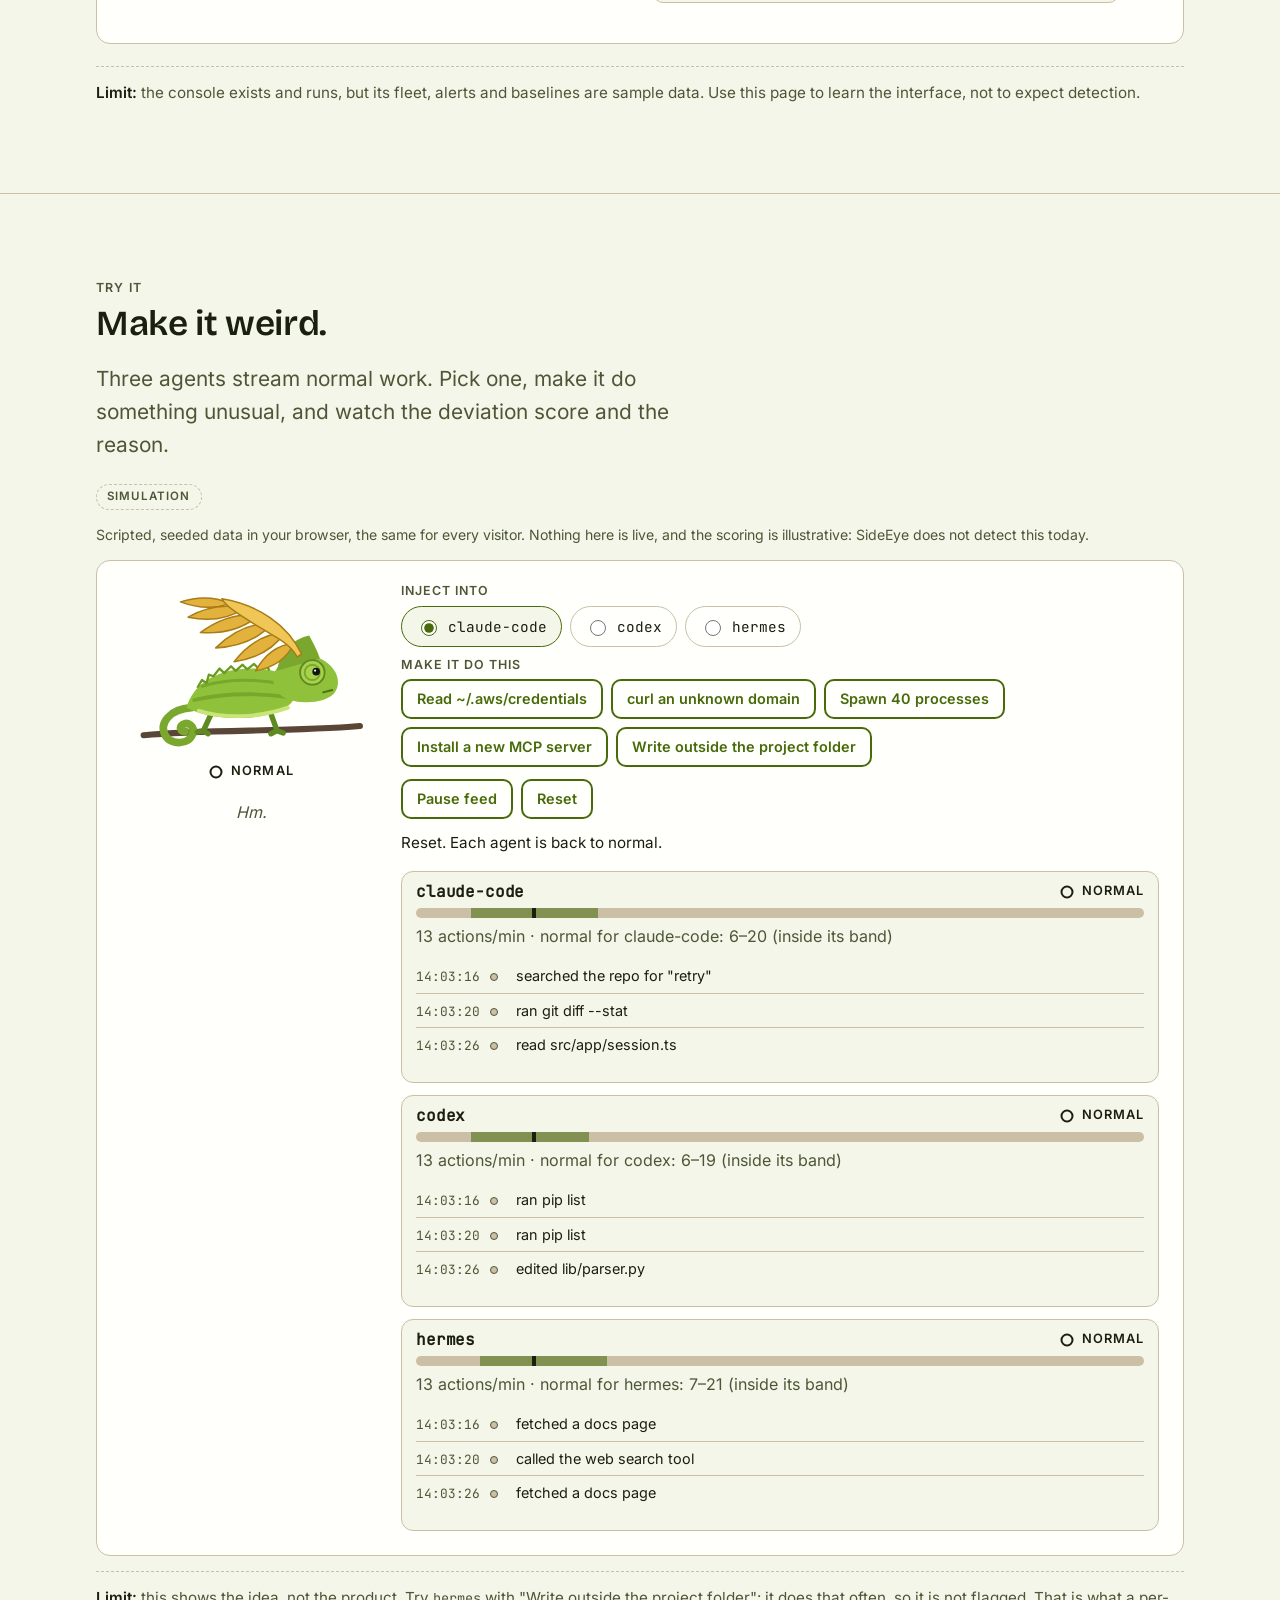
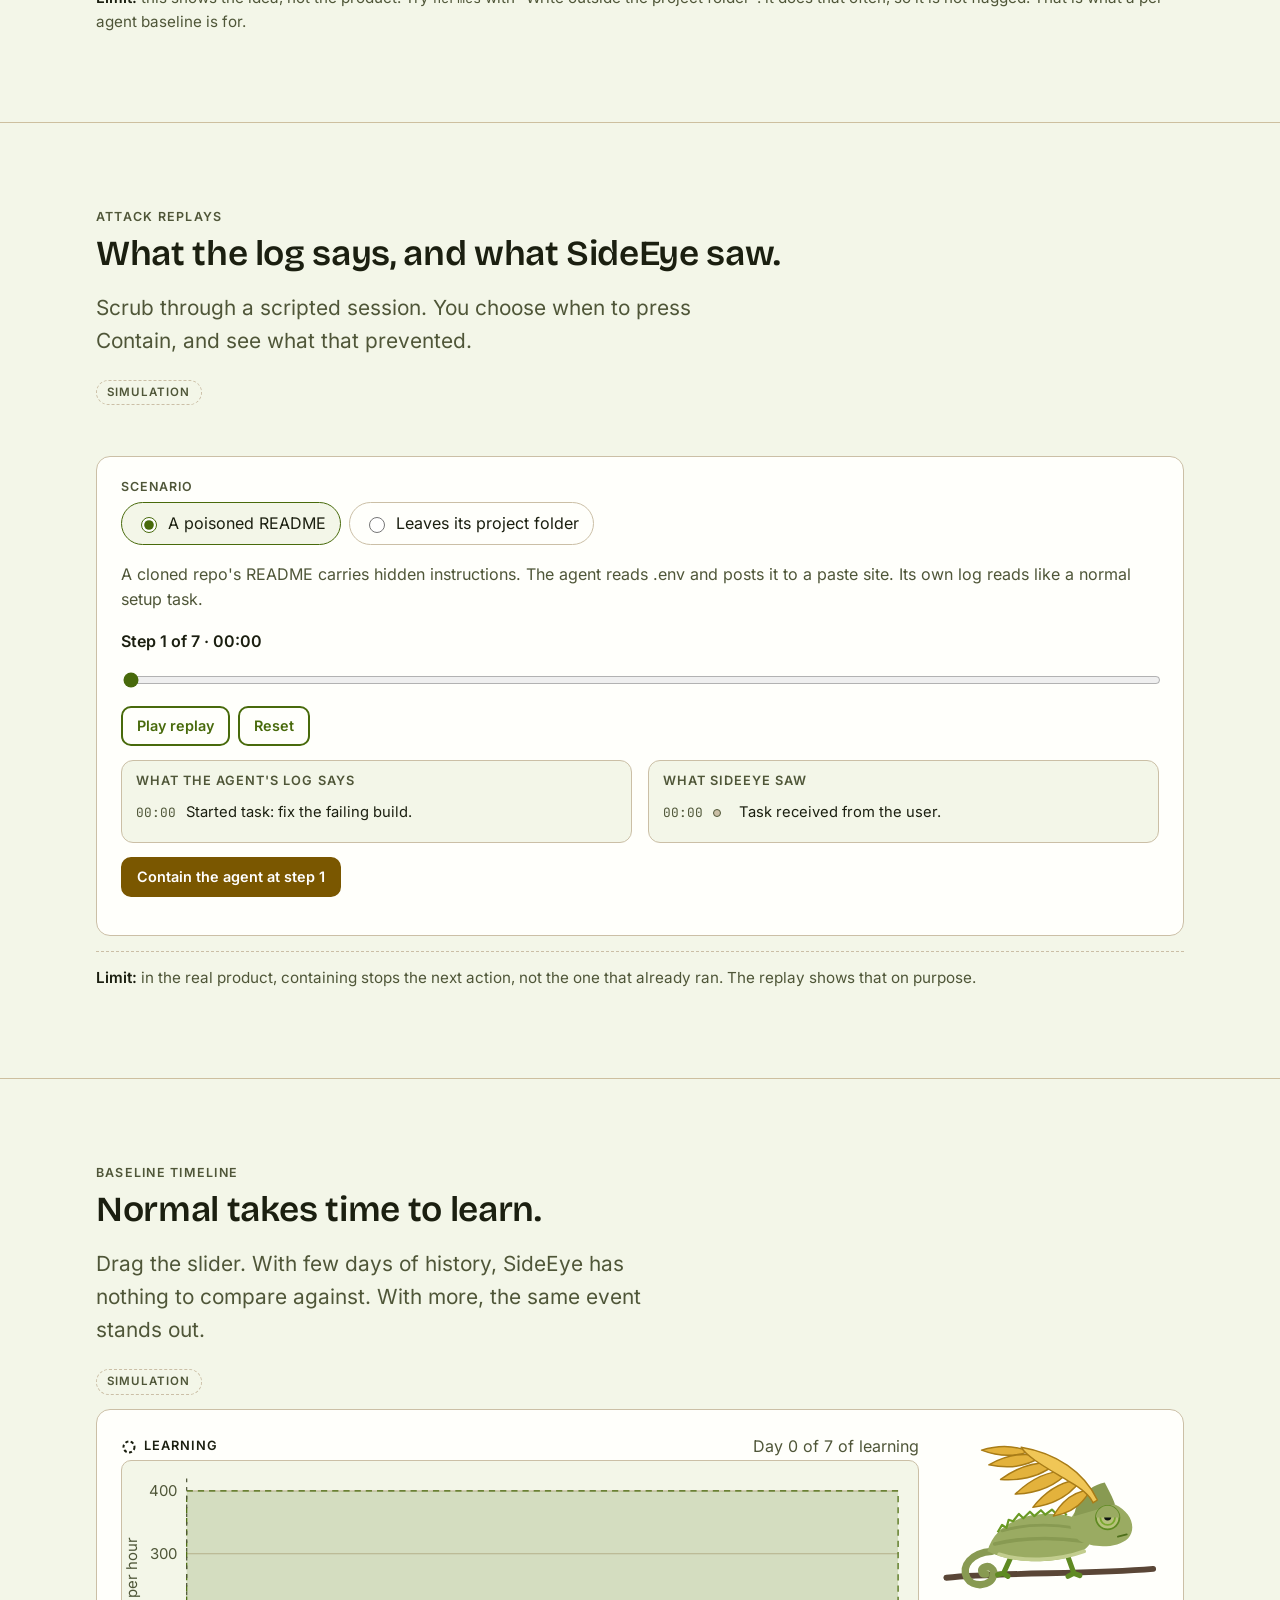
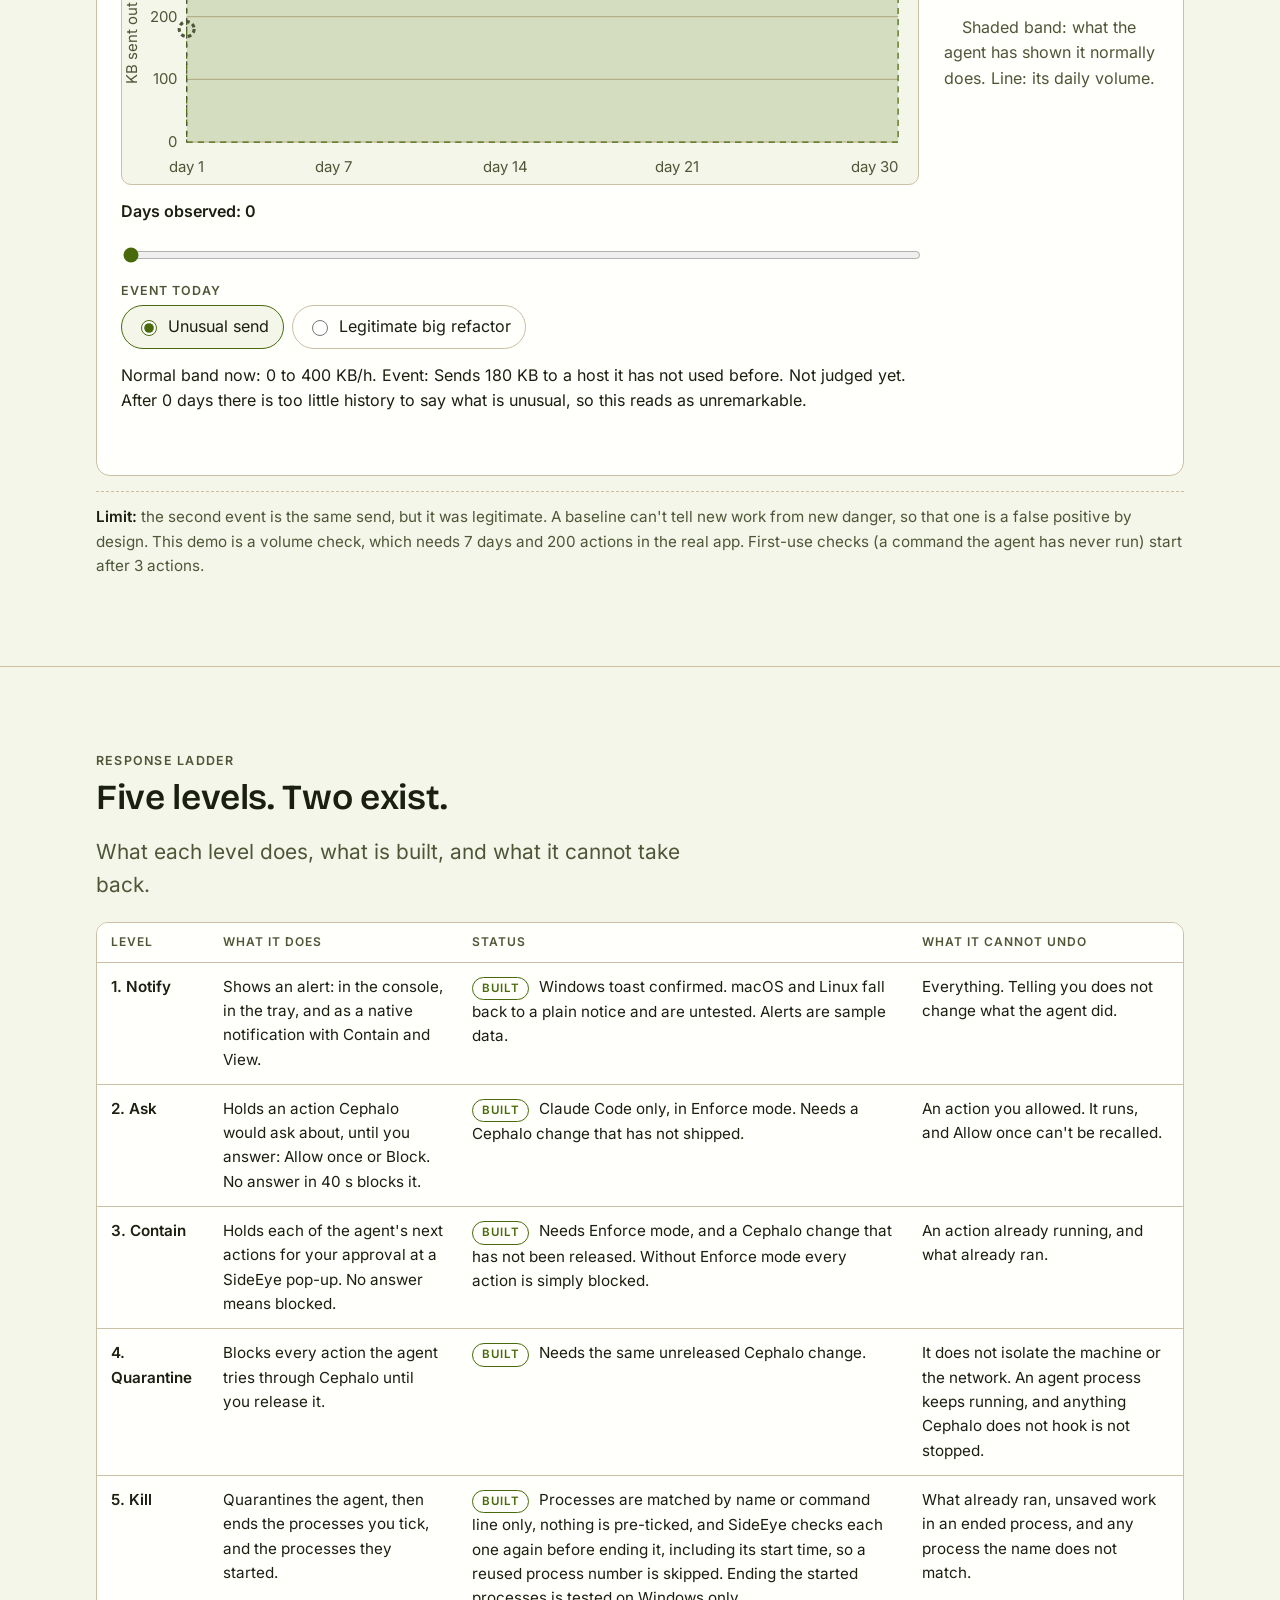
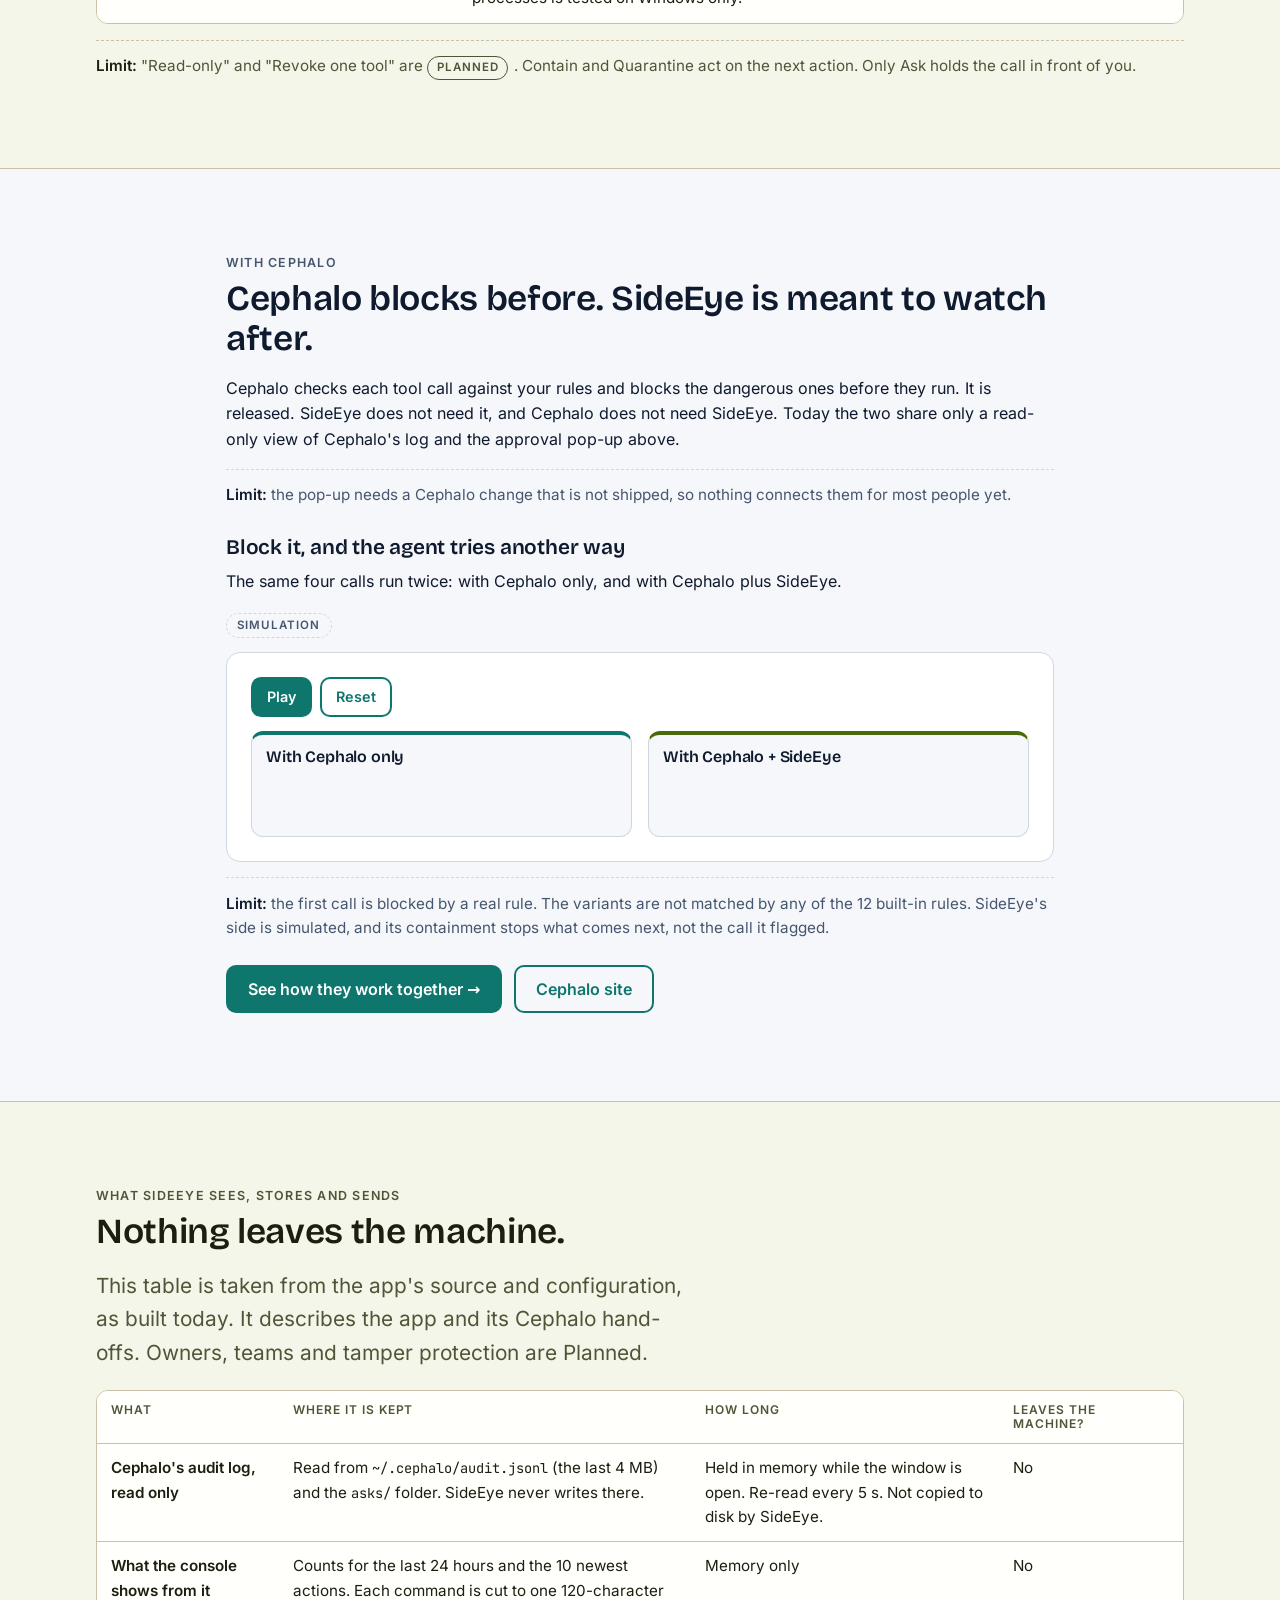
==== commit 321de063: "SideEye site: thirteen detections (SE-013), ATLAS/OWASP tags, editable and saved detection numbers, " ====
--- a/docs/index.html
+++ b/docs/index.html
@@ -65,7 +65,7 @@
       <h1 id="h-hero">Every agent gets the side-eye.</h1>
       <p class="lead">Knows what normal looks like. Notices when it isn't.</p>
       <p>SideEye is agent detection and response for AI agents. The goal is to learn what is normal for each agent on your computer, flag what is not, and contain the agent. It is meant to sit beside Cephalo, which blocks dangerous tool calls before they run, but neither requires the other.</p>
-      <p class="status" style="background:var(--z-surface)"><strong>What exists today.</strong> A desktop console (Windows build tested) that reads Cephalo's audit log on the same machine, learns a baseline for each agent, raises alerts from twelve detections, and can hold, quarantine or end an agent. It falls back to sample data when it finds no log. Enforcing a hold needs a Cephalo change that has not been released. Owners, teams, other runtimes, signing and tamper protection are <strong>Planned</strong>. Nothing is downloadable yet.</p>
+      <p class="status" style="background:var(--z-surface)"><strong>What exists today.</strong> A desktop console (Windows build tested) that reads Cephalo's audit log on the same machine, learns a baseline for each agent, raises alerts from thirteen detections, keeps its own log of alerts and actions, and can hold, quarantine or end an agent. It falls back to sample data when it finds no log. Enforcing a hold needs a Cephalo change that has not been released. Owners, teams, other runtimes, signing and tamper protection are <strong>Planned</strong>. Nothing is downloadable yet.</p>
       <div class="btn-row"><a class="btn btn-primary" href="#try">Make an agent misbehave ↓</a><a class="btn" href="https://github.com/nomajorconcerns/sideeye">Watch on GitHub</a></div>
     </div>
     <div class="hero-art">
@@ -187,7 +187,7 @@
 <article class="fn" id="g-overview"><div><h3>Overview</h3><p>Start here. It answers: is anything wrong, and where?</p><ol><li>Read the four tiles: agents watched, open alerts (split by severity), contained agents (with the median time to contain), and unmanaged agents.</li><li>Scan the alert queue. Select a row, or press Enter on it, to open the alert.</li><li>Scan "Highest-risk agents": runtime, owner, status, actions per hour against baseline, and a 0 to 100 risk score.</li></ol><p class="note">Works on sample data. Nothing is computed from live agents.</p></div><figure class="fn-shot"><img class="shot-dark" src="console/overview-dark.webp" alt="The Overview screen." loading="lazy" width="1200" height="750"><img class="shot-light" src="console/overview-light.webp" alt="The Overview screen." loading="lazy" width="1200" height="750"><figcaption>The Overview screen. Sample data.</figcaption></figure></article>
 <article class="fn" id="g-alerts"><div><h3>Alerts and alert detail</h3><p>The full queue, and the evidence behind each alert.</p><ol><li>Filter by severity, search by text, or filter by agent.</li><li>Tick rows and press <strong>Mark as expected</strong> to dismiss several at once.</li><li>Open an alert to see the timeline with absolute times, the baseline comparison (signal, normal, now), a suggested Cephalo policy, and a "If you contain it" blast radius.</li><li>Press <strong>Contain agent</strong> for the Contain dialog, <strong>Mark as expected</strong> if it was fine, or <strong>Apply</strong> or <strong>Edit first</strong> on the suggested policy.</li></ol><p class="note">Recording only: Contain and Apply record your choice and update the console. They do not stop an agent or write a Cephalo policy yet. "Revoke http.post" has no action behind it.</p></div><figure class="fn-shot"><img class="shot-dark" src="console/detail-dark.webp" alt="An alert (SE-001) with its timeline and baseline." loading="lazy" width="1200" height="750"><img class="shot-light" src="console/detail-light.webp" alt="An alert (SE-001) with its timeline and baseline." loading="lazy" width="1200" height="750"><figcaption>An alert (SE-001) with its timeline and baseline. Sample data.</figcaption></figure></article>
 <article class="fn" id="g-agents"><div><h3>Agents and the agent profile</h3><p>Every agent, and what is normal for it.</p><ol><li>Filter by runtime or status, or search by name. <strong>Clear filters</strong> resets them.</li><li>Open an agent. Tabs: Activity, Baseline, Tools &amp; permissions, Alerts, Evidence.</li><li>On Baseline, the signal line runs over a shaded band: inside the band is normal for that agent.</li><li><strong>Contain agent</strong> is in the header and is disabled once the agent is contained.</li></ol><p class="note">Sample agents and sample baselines.</p></div><figure class="fn-shot"><img class="shot-dark" src="console/profile-dark.webp" alt="An agent profile, Baseline tab." loading="lazy" width="1200" height="750"><img class="shot-light" src="console/profile-light.webp" alt="An agent profile, Baseline tab." loading="lazy" width="1200" height="750"><figcaption>An agent profile, Baseline tab. Sample data.</figcaption></figure></article>
-<article class="fn" id="g-detections"><div><h3>Detections</h3><p>The twelve detections, SE-001 to SE-012.</p><ol><li>Each row shows its ID, severity, threshold and 30-day false-positive rate.</li><li>Use the toggle to switch a detection on or off. The header counts how many are on.</li></ol><p class="note">Only SE-001, 002, 005, 006 and 008 are named in the original plan; the other names, the thresholds and the false-positive rates are placeholders. Thresholds are text, not editable, and toggles are not saved.</p></div><figure class="fn-shot"><img class="shot-dark" src="console/detections-dark.webp" alt="The Detections screen." loading="lazy" width="1200" height="750"><img class="shot-light" src="console/detections-light.webp" alt="The Detections screen." loading="lazy" width="1200" height="750"><figcaption>The Detections screen. Sample data.</figcaption></figure></article>
+<article class="fn" id="g-detections"><div><h3>Detections</h3><p>The thirteen detections, SE-001 to SE-013. SE-013 flags obfuscated commands, such as PowerShell <code>-EncodedCommand</code> or a download piped into a shell.</p><ol><li>Each row shows its ID, severity, threshold and its MITRE ATLAS and OWASP IDs (every detection except SE-011, for which no ID fits).</li><li>Use the toggle to switch a detection on or off. The header counts how many are on.</li><li>With Cephalo&rsquo;s log, change a detection&rsquo;s numbers (time windows, counts and similar), kept within safe bounds, or reset them to the default. Switches and numbers are saved.</li></ol><p class="note">Only SE-001, 002, 005, 006 and 008 are named in the original plan; the other names are SideEye&rsquo;s own. Which ATLAS or OWASP ID fits a detection is SideEye&rsquo;s judgement, not MITRE&rsquo;s or OWASP&rsquo;s.</p></div><figure class="fn-shot"><img class="shot-dark" src="console/detections-dark.webp" alt="The Detections screen." loading="lazy" width="1200" height="750"><img class="shot-light" src="console/detections-light.webp" alt="The Detections screen." loading="lazy" width="1200" height="750"><figcaption>The Detections screen. Sample data.</figcaption></figure></article>
 <article class="fn" id="g-policies"><div><h3>Policies</h3><p>Cephalo policies made from your decisions.</p><ol><li>Each policy shows the replay it passed: how many actions it would have blocked, asked about, or left alone across 30 days.</li><li>Applying a policy from an alert or from a pop-up makes it active here.</li><li>Press <strong>Undo</strong> to reverse it.</li></ol><p class="note">Recording only: no policy file is written to Cephalo, and the replay numbers are sample data.</p></div><figure class="fn-shot"><img class="shot-dark" src="console/policies-dark.webp" alt="The Policies screen." loading="lazy" width="1200" height="750"><img class="shot-light" src="console/policies-light.webp" alt="The Policies screen." loading="lazy" width="1200" height="750"><figcaption>The Policies screen. Sample data.</figcaption></figure></article>
 <article class="fn" id="g-evidence"><div><h3>Evidence</h3><p>What happened and who decided.</p><ol><li><strong>Recent decisions</strong> lists every Allow once, Always allow, Block, timeout, Keep, Trust and Report you made.</li><li>Framework tiles map exports to EU AI Act Art. 12, 14 and 15, NIST AI RMF, ISO 42001 and SOC 2.</li></ol><p class="note">The decisions list is real for this run of the app. The exports are sample data, and an export would not make anyone compliant.</p></div><figure class="fn-shot"><img class="shot-dark" src="console/evidence-dark.webp" alt="The Evidence screen." loading="lazy" width="1200" height="750"><img class="shot-light" src="console/evidence-light.webp" alt="The Evidence screen." loading="lazy" width="1200" height="750"><figcaption>The Evidence screen. Sample data.</figcaption></figure></article>
 <article class="fn" id="g-integrations"><div><h3>Integrations</h3><p>How SideEye connects to Cephalo.</p><ol><li>"Live from Cephalo on this device" shows counts for the last 24 hours (allowed, held, blocked, waiting now) and the 10 newest actions.</li><li>It refreshes every 5 seconds while the window is open. The navigation footer says connected or not found.</li></ol><p class="note">This is the one real data source. It is read only, and it needs Cephalo on the same machine.</p></div><figure class="fn-shot"><img class="shot-dark" src="console/integrations-dark.webp" alt="Integrations, with live Cephalo data." loading="lazy" width="1200" height="750"><img class="shot-light" src="console/integrations-light.webp" alt="Integrations, with live Cephalo data." loading="lazy" width="1200" height="750"><figcaption>Integrations, with live Cephalo data. Sample data.</figcaption></figure></article>
@@ -321,7 +321,7 @@
         <tr><th scope="row">2. Ask</th><td>Holds an action Cephalo would ask about, until you answer: Allow once or Block. No answer in 40 s blocks it.</td><td><span class="tag tag-built">Built</span> Claude Code only, in Enforce mode. Needs a Cephalo change that has not shipped.</td><td>An action you allowed. It runs, and Allow once can't be recalled.</td></tr>
         <tr><th scope="row">3. Contain</th><td>Holds each of the agent's next actions for your approval at a SideEye pop-up. No answer means blocked.</td><td><span class="tag tag-built">Built</span> Needs Enforce mode, and a Cephalo change that has not been released. Without Enforce mode every action is simply blocked.</td><td>An action already running, and what already ran.</td></tr>
         <tr><th scope="row">4. Quarantine</th><td>Blocks every action the agent tries through Cephalo until you release it.</td><td><span class="tag tag-built">Built</span> Needs the same unreleased Cephalo change.</td><td>It does not isolate the machine or the network. An agent process keeps running, and anything Cephalo does not hook is not stopped.</td></tr>
-        <tr><th scope="row">5. Kill</th><td>Quarantines the agent, then ends the processes you tick.</td><td><span class="tag tag-built">Built</span> Processes are matched by name or command line only, nothing is pre-ticked, and SideEye checks each one again before ending it.</td><td>What already ran, unsaved work in an ended process, and any process the name does not match.</td></tr>
+        <tr><th scope="row">5. Kill</th><td>Quarantines the agent, then ends the processes you tick, and the processes they started.</td><td><span class="tag tag-built">Built</span> Processes are matched by name or command line only, nothing is pre-ticked, and SideEye checks each one again before ending it, including its start time, so a reused process number is skipped. Ending the started processes is tested on Windows only.</td><td>What already ran, unsaved work in an ended process, and any process the name does not match.</td></tr>
       </tbody>
     </table></div>
     <p class="limit"><strong>Limit:</strong> "Read-only" and "Revoke one tool" are <span class="tag tag-planned">Planned</span>. Contain and Quarantine act on the next action. Only Ask holds the call in front of you.</p>
@@ -397,7 +397,7 @@
     <table class="tbl">
       <thead><tr><th scope="col">Area</th><th scope="col">SideEye does</th><th scope="col">SideEye does not</th></tr></thead>
       <tbody>
-        <tr><th scope="row">Today</th><td><span class="tag tag-built">Built</span> Reads Cephalo's audit log, builds a baseline per agent, and raises alerts from twelve detections. Shows sample data, labelled, when there is no log.</td><td>See beyond what Cephalo logs. Owners, teams and a blast radius are not known, so they are not shown.</td></tr>
+        <tr><th scope="row">Today</th><td><span class="tag tag-built">Built</span> Reads Cephalo's audit log, builds a baseline per agent, and raises alerts from thirteen detections. Shows sample data, labelled, when there is no log.</td><td>See beyond what Cephalo logs. Owners, teams and a blast radius are not known, so they are not shown.</td></tr>
         <tr><th scope="row">What it can see</th><td><span class="tag tag-built">Built</span> Reads what Cephalo logs for Claude Code and Hermes.</td><td>See an agent Cephalo does not hook, or anything Cephalo does not log.</td></tr>
         <tr><th scope="row">Warm-up</th><td><span class="tag tag-built">Built</span> Learns what is normal for each agent from its log: Learning for its first 3 actions. Volume and hour-of-day checks start after 7 days and 200 actions.</td><td>Be sure of anything early. A baseline of a few actions is thin, so expect more false positives at first.</td></tr>
         <tr><th scope="row">False positives</th><td><span class="tag tag-built">Built</span> Flags behaviour that is unusual for that agent, with a plain-English reason and a comparison with normal.</td><td>Tell new work from new danger. A legitimate one-off job will be flagged too. You mark those as expected.</td></tr>
@@ -418,9 +418,9 @@
     <table class="tbl">
       <thead><tr><th scope="col">Topic</th><th scope="col">Today</th><th scope="col">Status</th></tr></thead>
       <tbody>
-        <tr><th scope="row">Detection logic format</th><td>Twelve built-in detections (SE-001 to SE-012), each with a fixed threshold, that you can switch on or off. There is no rule format and no thresholds you can edit.</td><td><span class="tag tag-planned">Planned</span> Editable detections.</td></tr>
+        <tr><th scope="row">Detection logic format</th><td>Thirteen built-in detections (SE-001 to SE-013) that you can switch on or off, and whose numbers you can change within safe bounds. There is no rule format for writing your own detections.</td><td><span class="tag tag-planned">Planned</span> Your own detections.</td></tr>
         <tr><th scope="row">Input log format</th><td>Cephalo's audit log: one JSON object per line, read only.</td><td><span class="tag tag-built">Built</span></td></tr>
-        <tr><th scope="row">SideEye's own log and export</th><td>None. SideEye keeps no log of its own: it reads Cephalo's. The Evidence screen lists your own decisions from this run, and its framework exports (EU AI Act, NIST AI RMF, ISO 42001, SOC 2) are examples. An export would not make anyone compliant.</td><td><span class="tag tag-planned">Planned</span></td></tr>
+        <tr><th scope="row">SideEye's own log and export</th><td><span class="tag tag-built">Built</span> SideEye keeps its own log on your machine: each alert the first time it is seen, Contain, Quarantine, Release, Kill and the answers it gave Cephalo, with commands redacted. The Evidence screen shows the newest entries and exports the whole log as JSON lines or CSV. The framework exports (EU AI Act, NIST AI RMF, ISO 42001, SOC 2) are still examples; an export would not make anyone compliant.</td><td>The log is not signed, so it is not tamper-evident. <span class="tag tag-planned">Planned</span></td></tr>
         <tr><th scope="row">Integrity checks</th><td>None. SideEye does not verify Cephalo's log, and nothing verifies SideEye's files or binary. Signed builds and tamper protection are not done.</td><td><span class="tag tag-planned">Planned</span></td></tr>
         <tr><th scope="row">Next to existing endpoint security</th><td>It does not replace it. SideEye has no kernel sensor and sees no processes. It would add a view of what agents asked to do, which an endpoint tool does not have. Keep your endpoint tools.</td><td><span class="tag tag-planned">Design intent</span></td></tr>
       </tbody>
@@ -438,7 +438,7 @@
         <li>Desktop console (Windows build, tested) on Cephalo's log, with sample data when there is none.</li>
         <li>Tray icon and always-on-top pop-ups, with the window closed.</li>
         <li>Per-agent baselines that start judging after 3 actions.</li>
-        <li>Twelve detections and alerts with evidence, a comparison with normal, and Mark as expected.</li>
+        <li>Thirteen detections, tagged with MITRE ATLAS and OWASP IDs, and alerts with evidence, a comparison with normal, and Mark as expected.</li>
         <li>Contain (hold each action), Quarantine and Kill, through a Cephalo change that has not been released.</li>
         <li>Suggested Cephalo rules, replayed against the log, written to a file you apply yourself.</li>
         <li>Approval pop-up for Cephalo's holds (Claude Code, Enforce mode, in development).</li>
